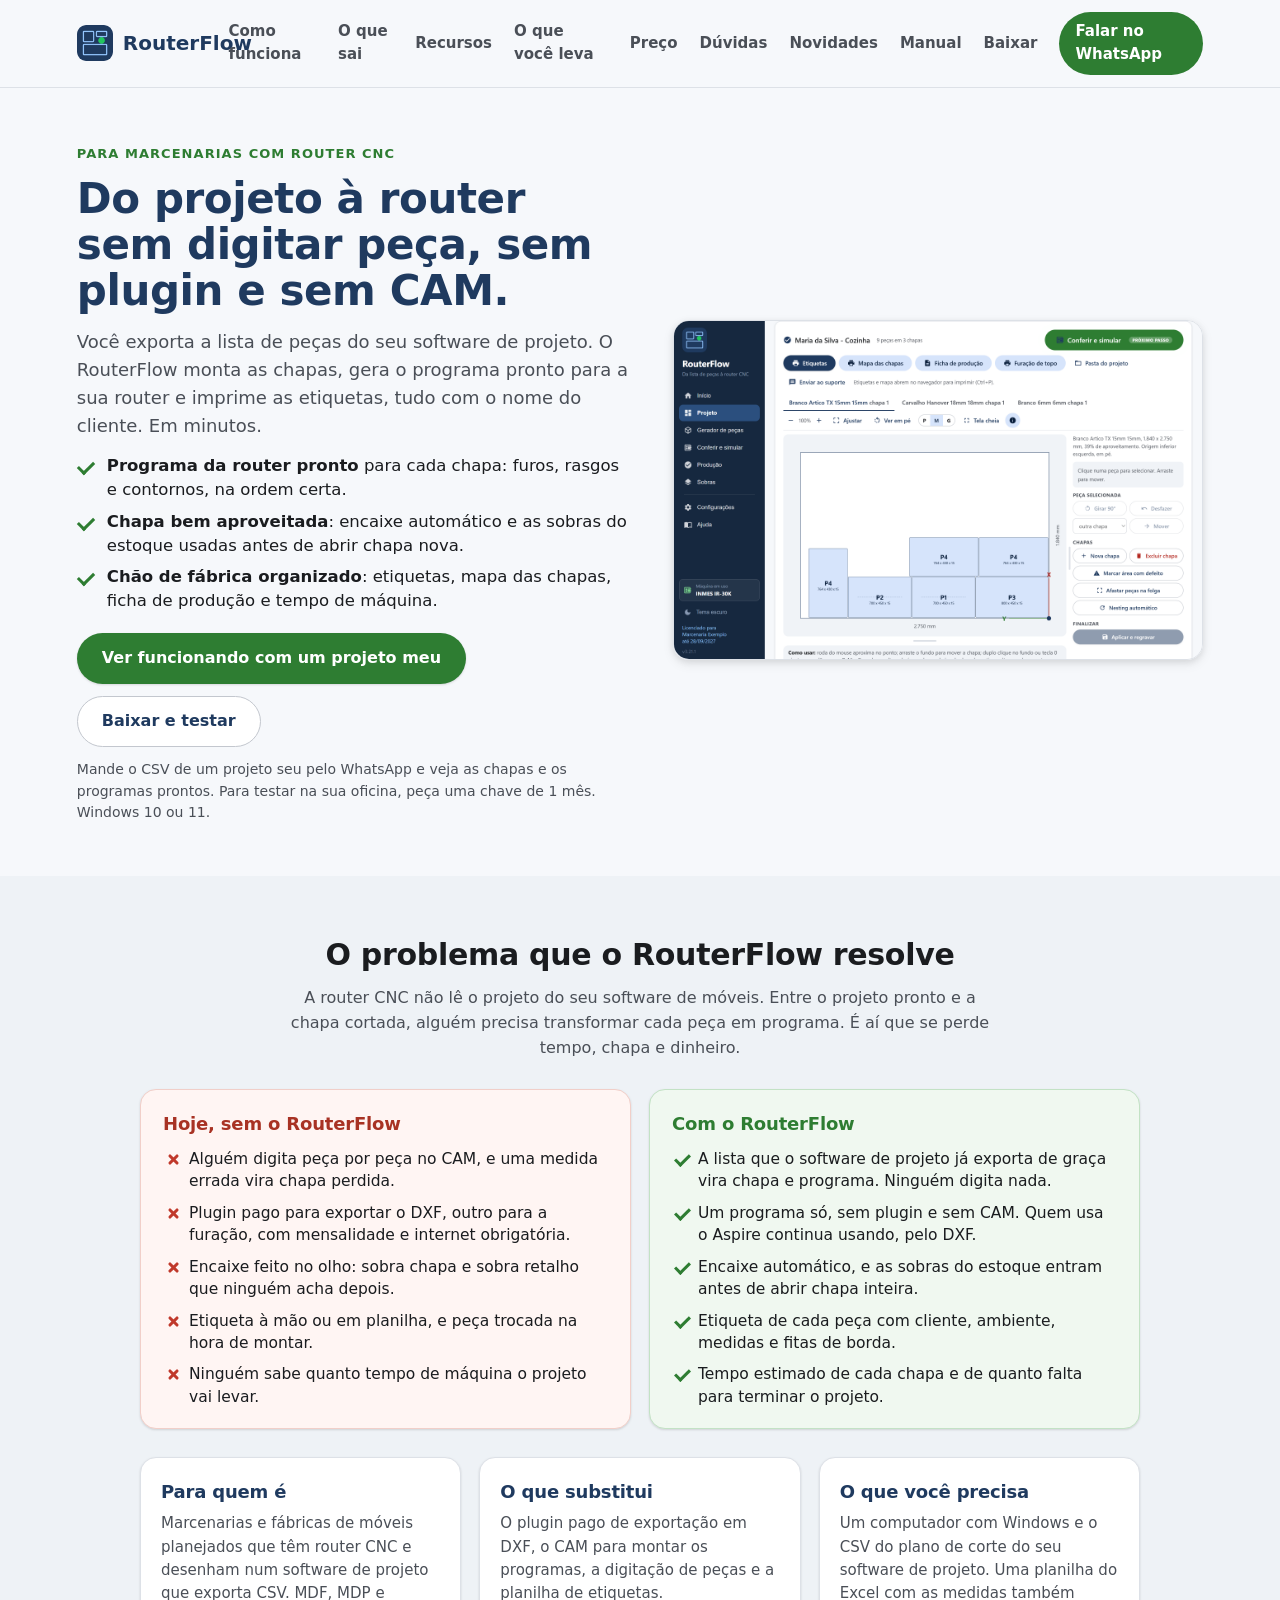
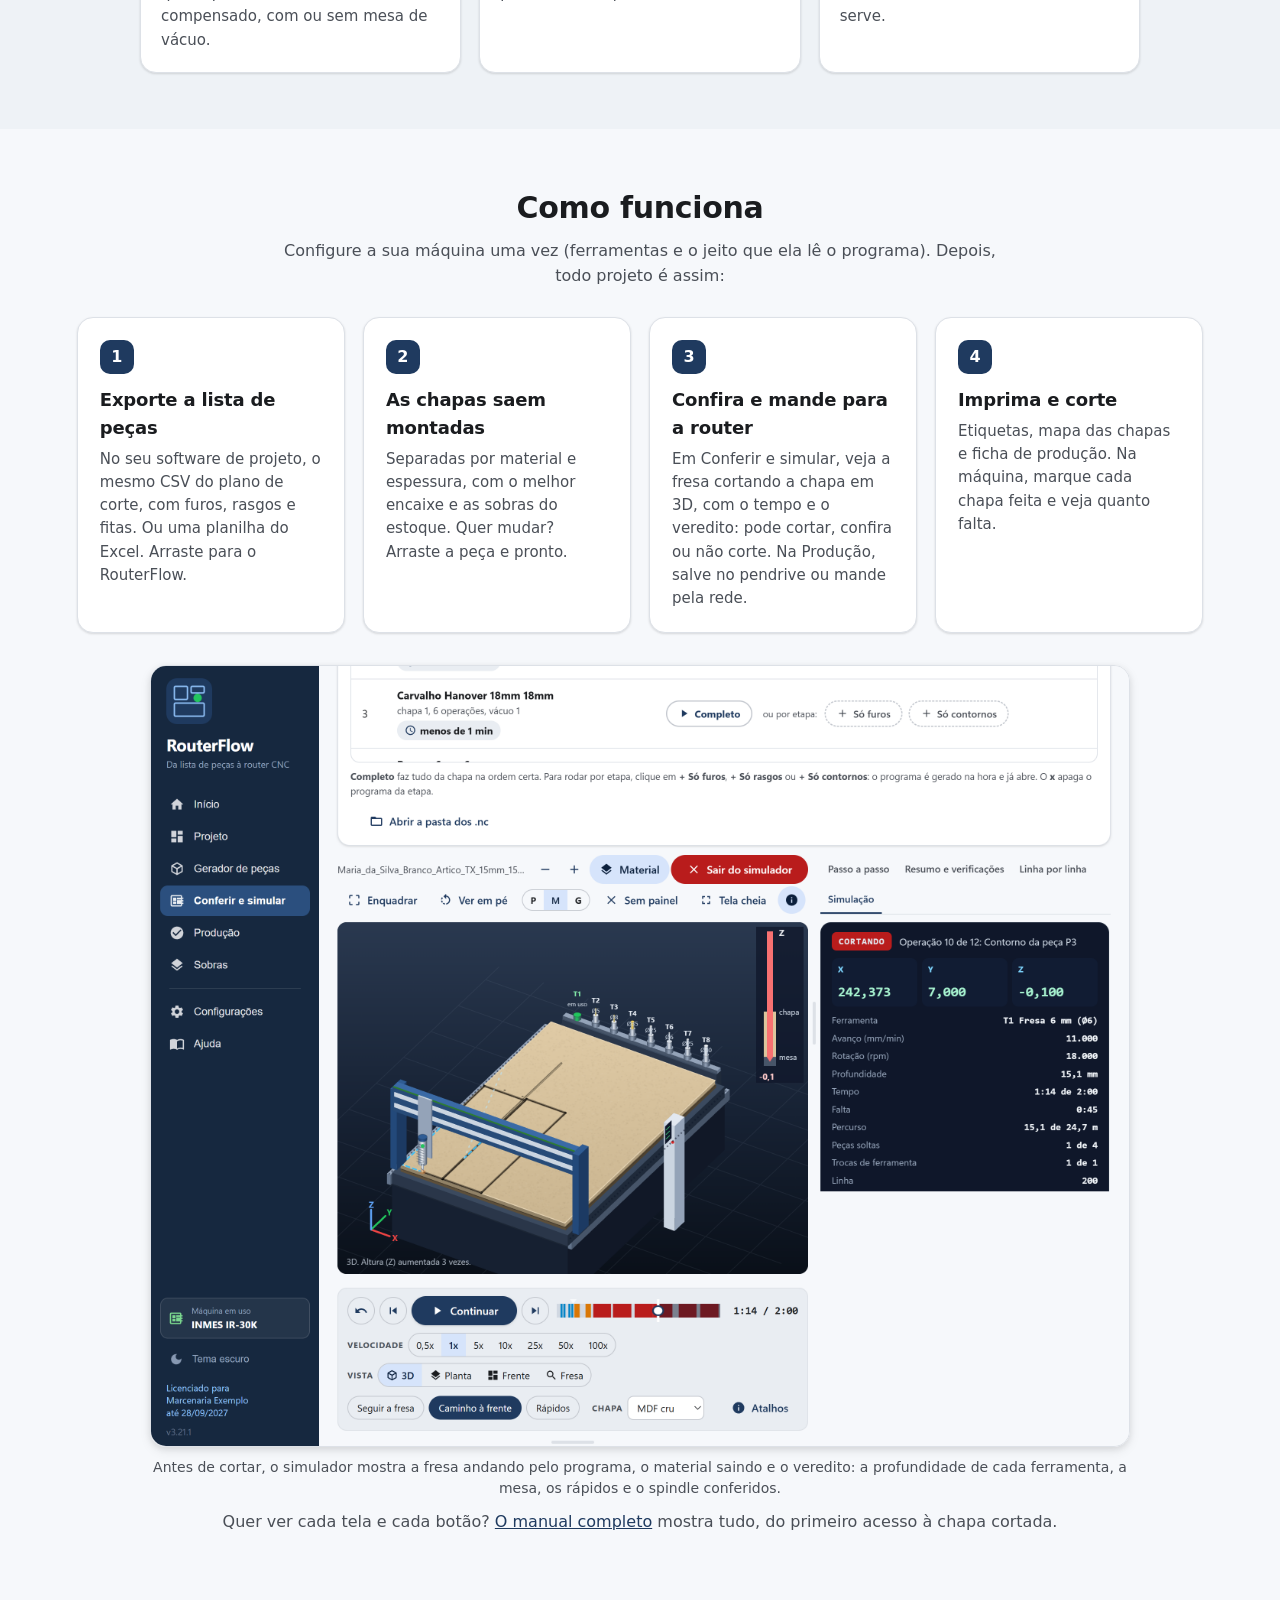
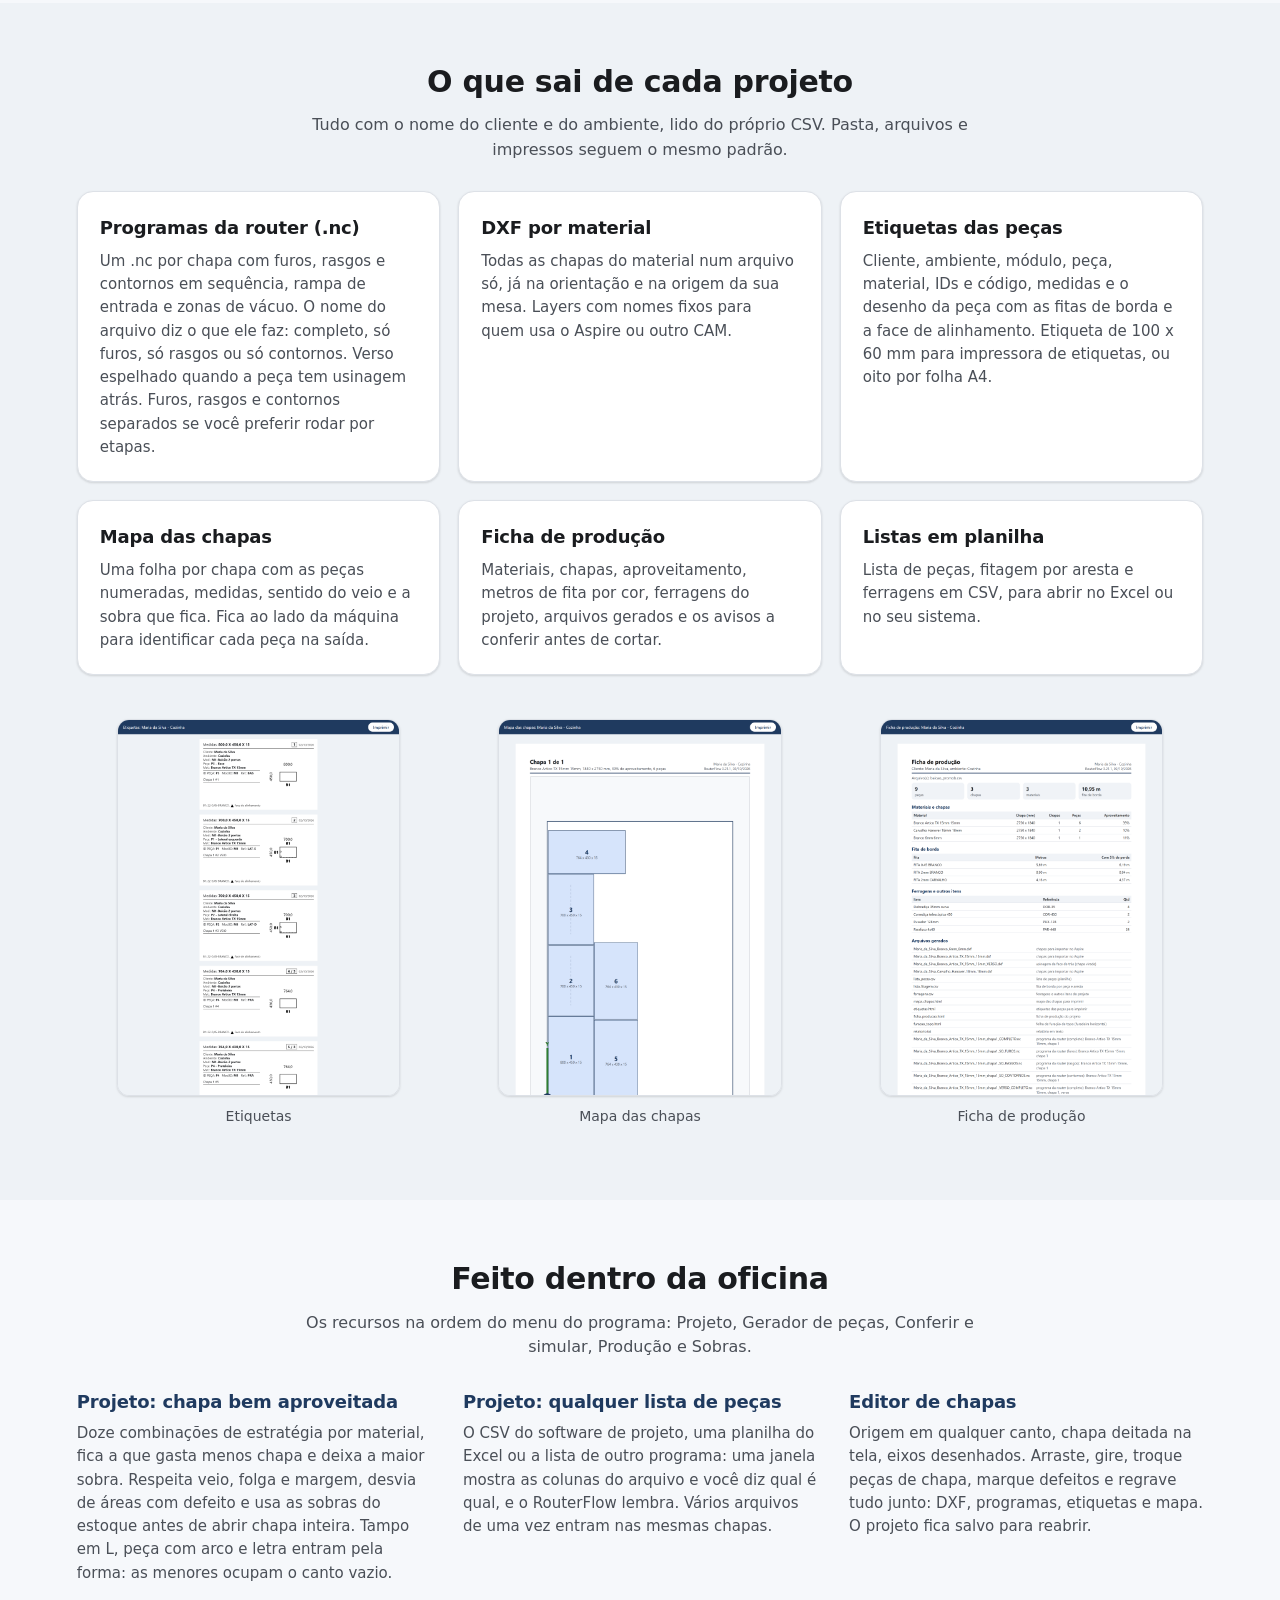
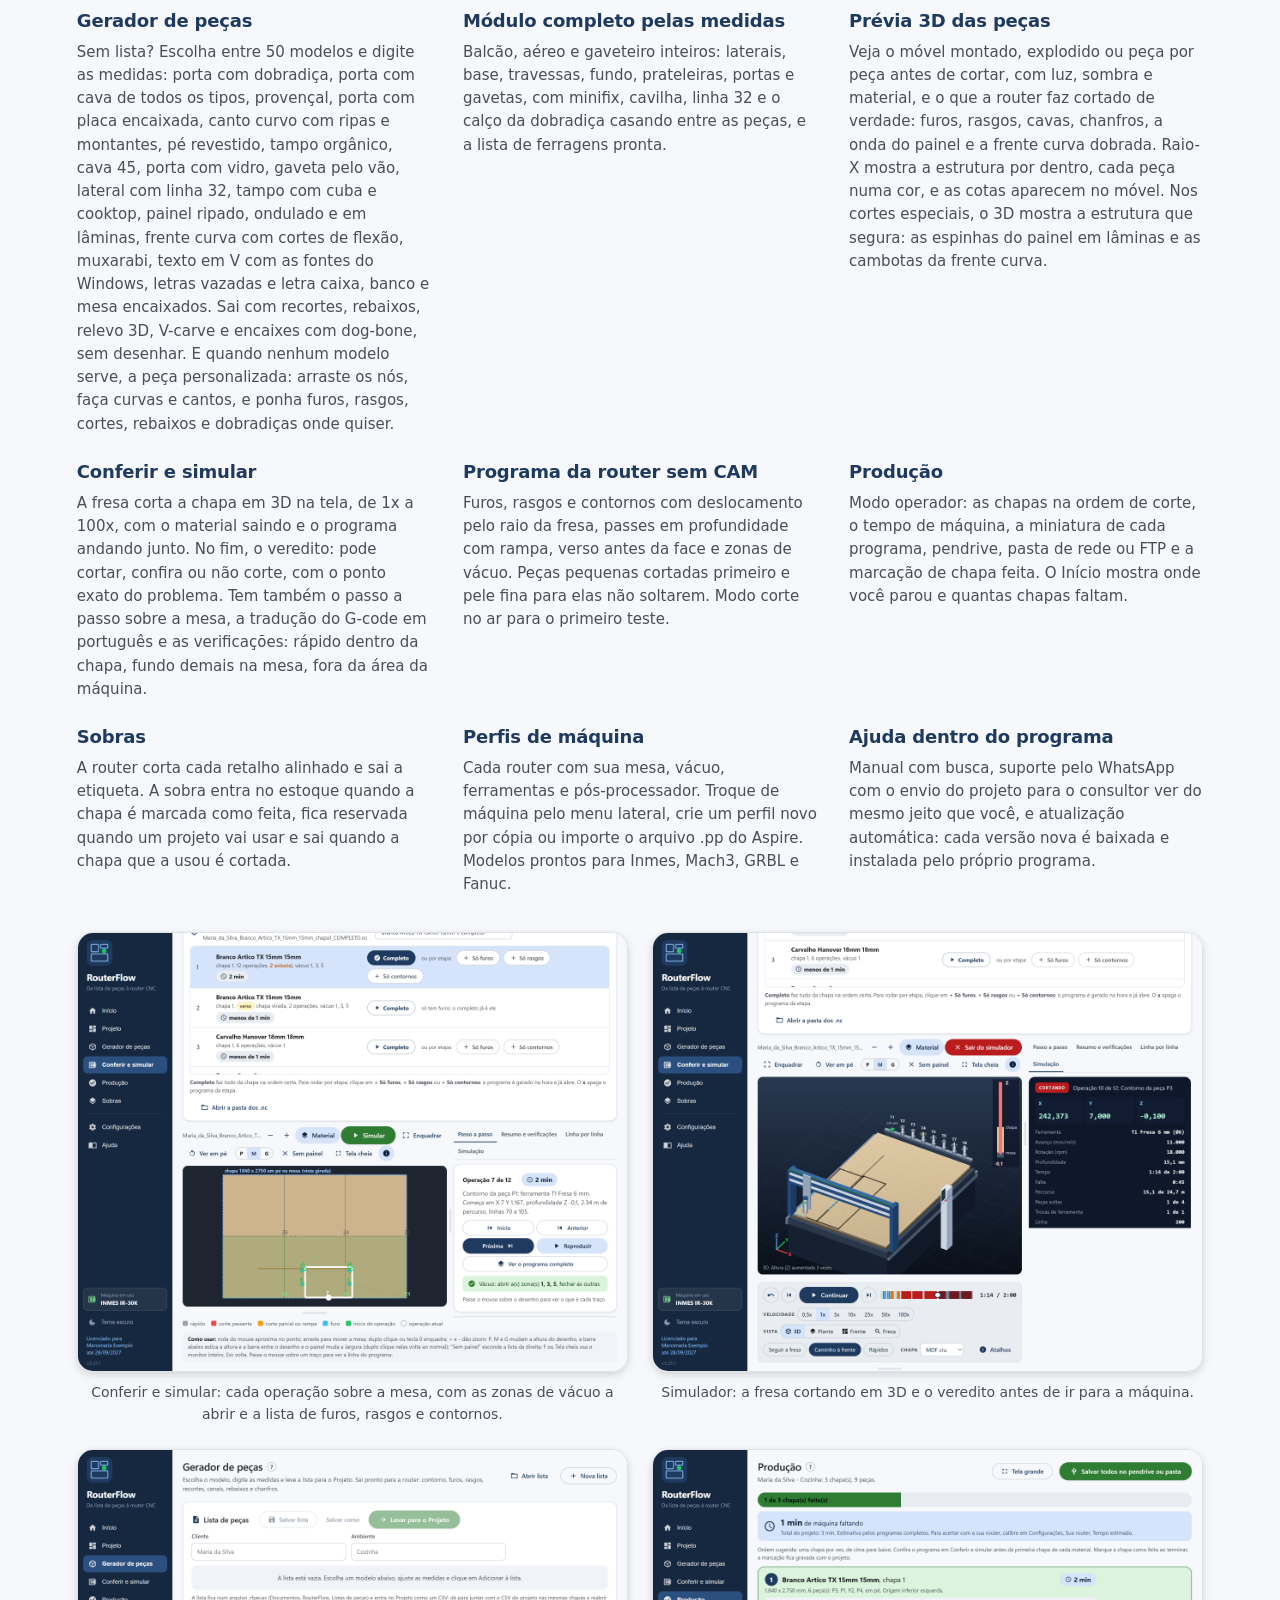
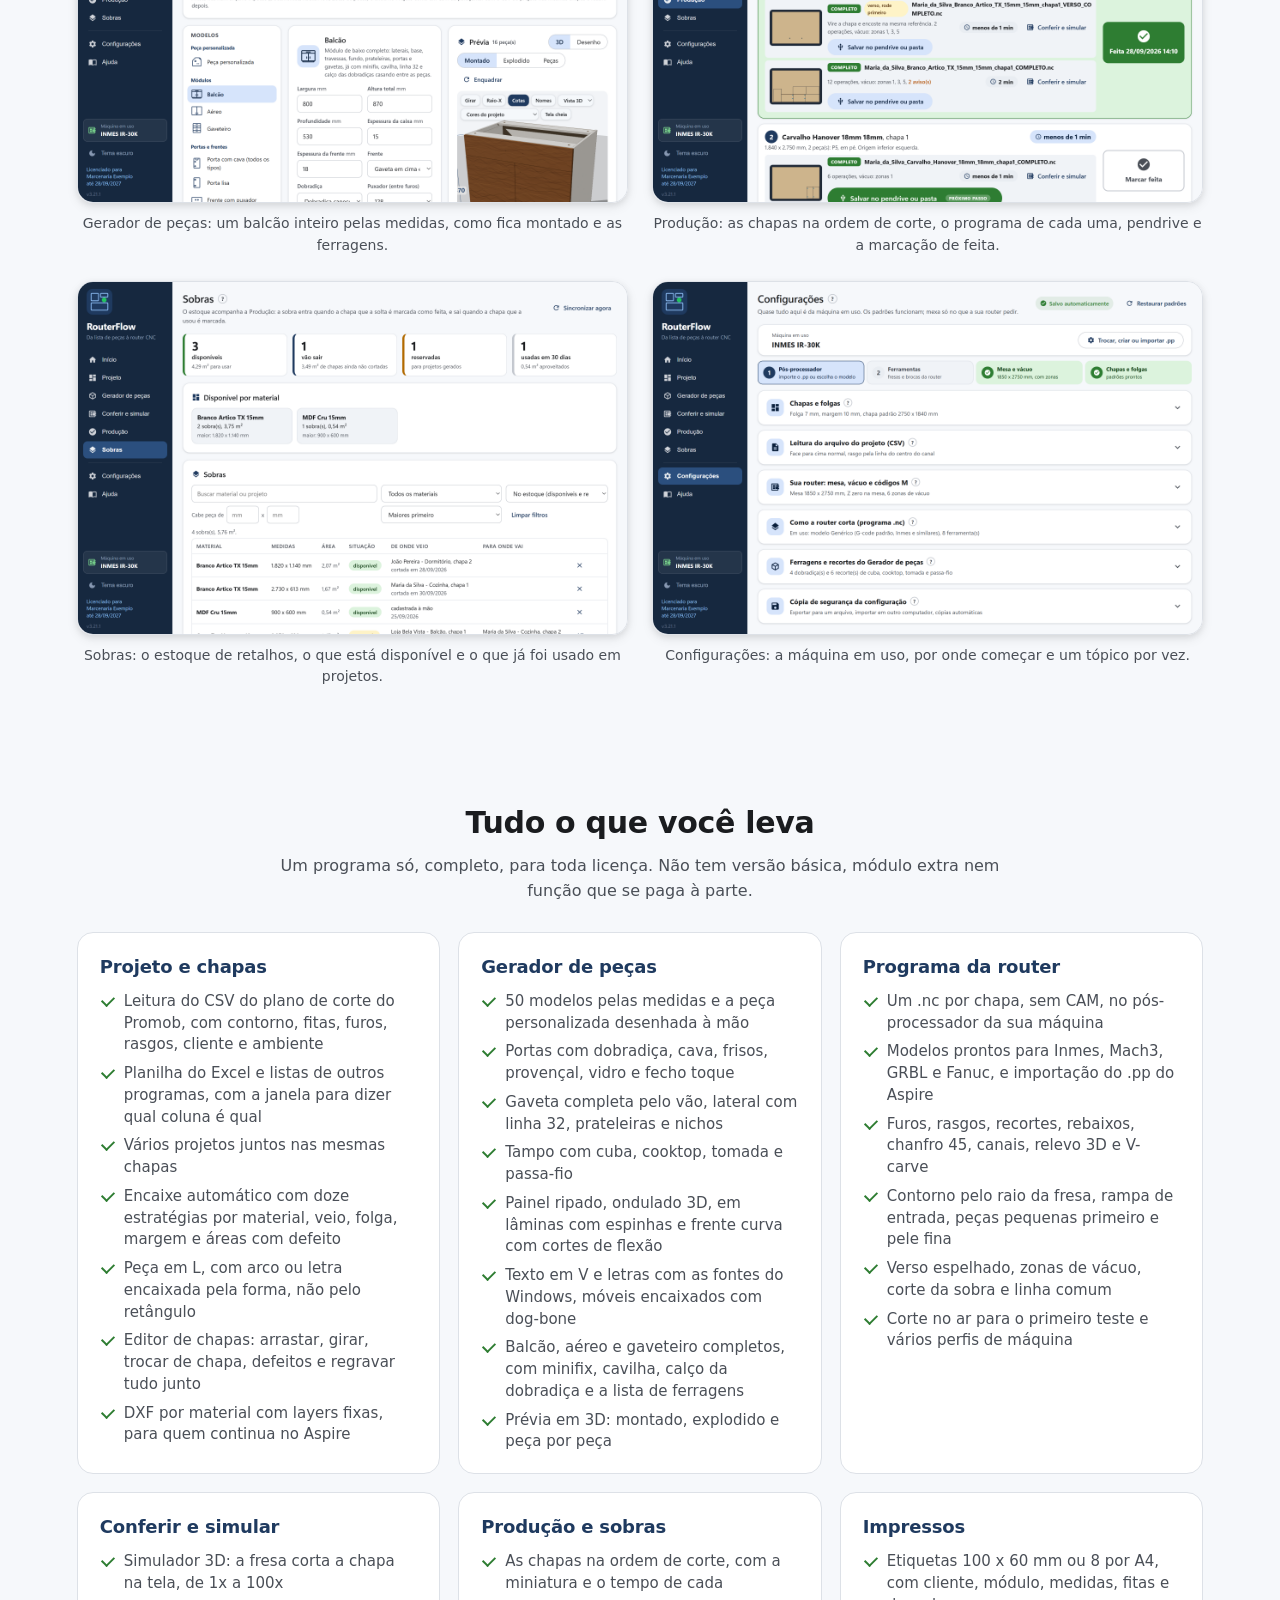
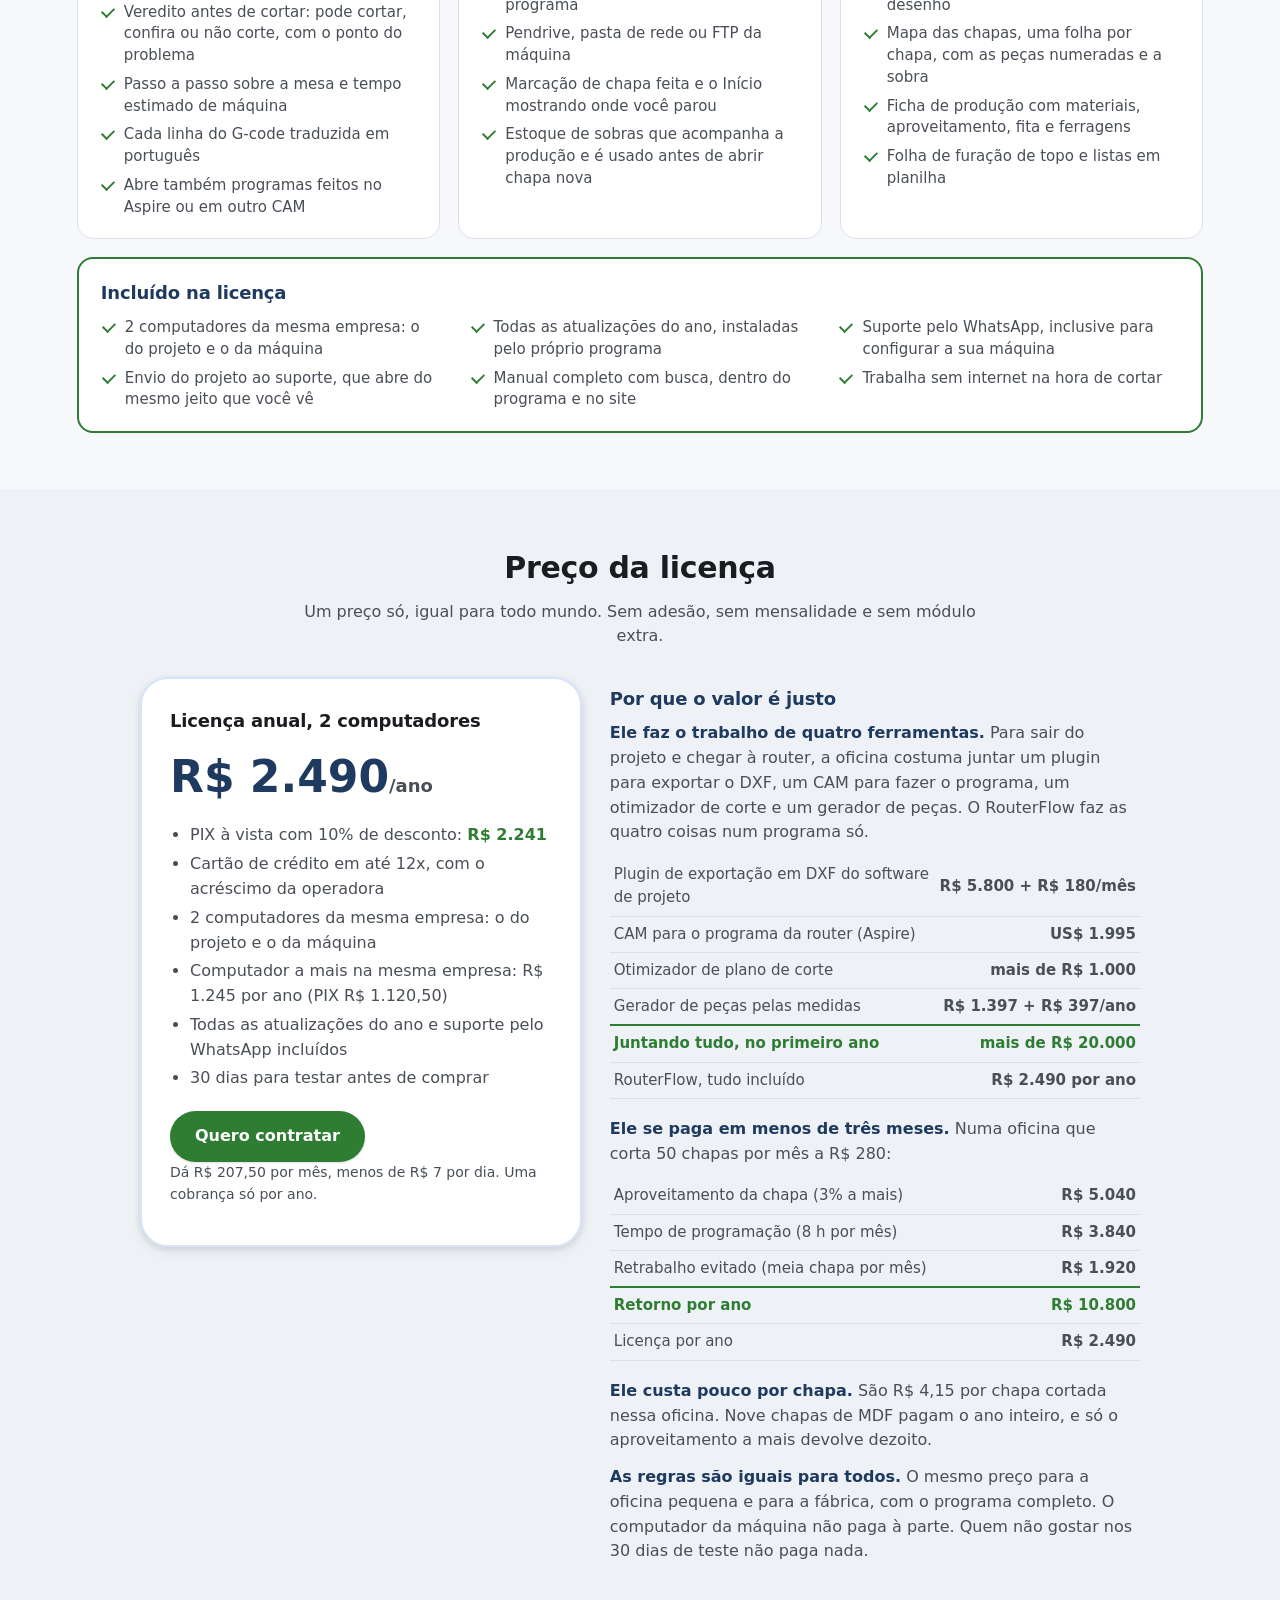
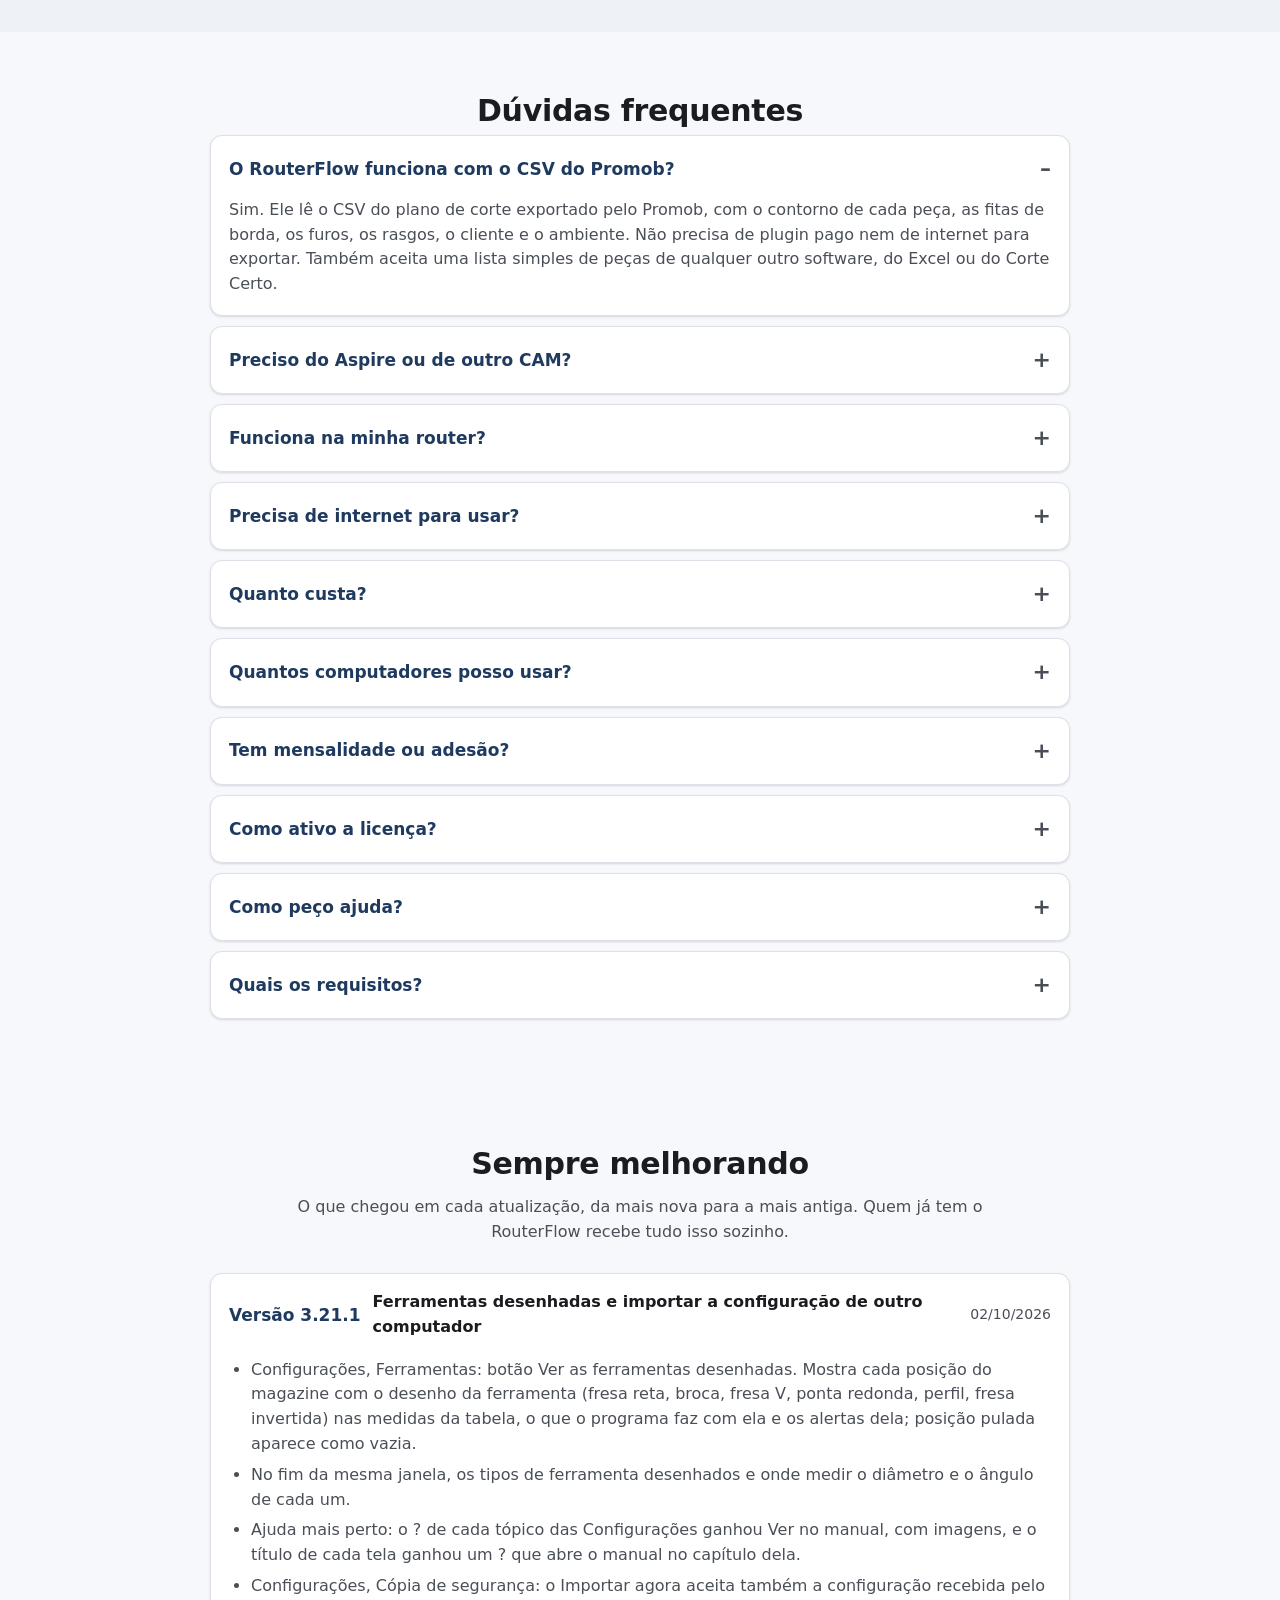
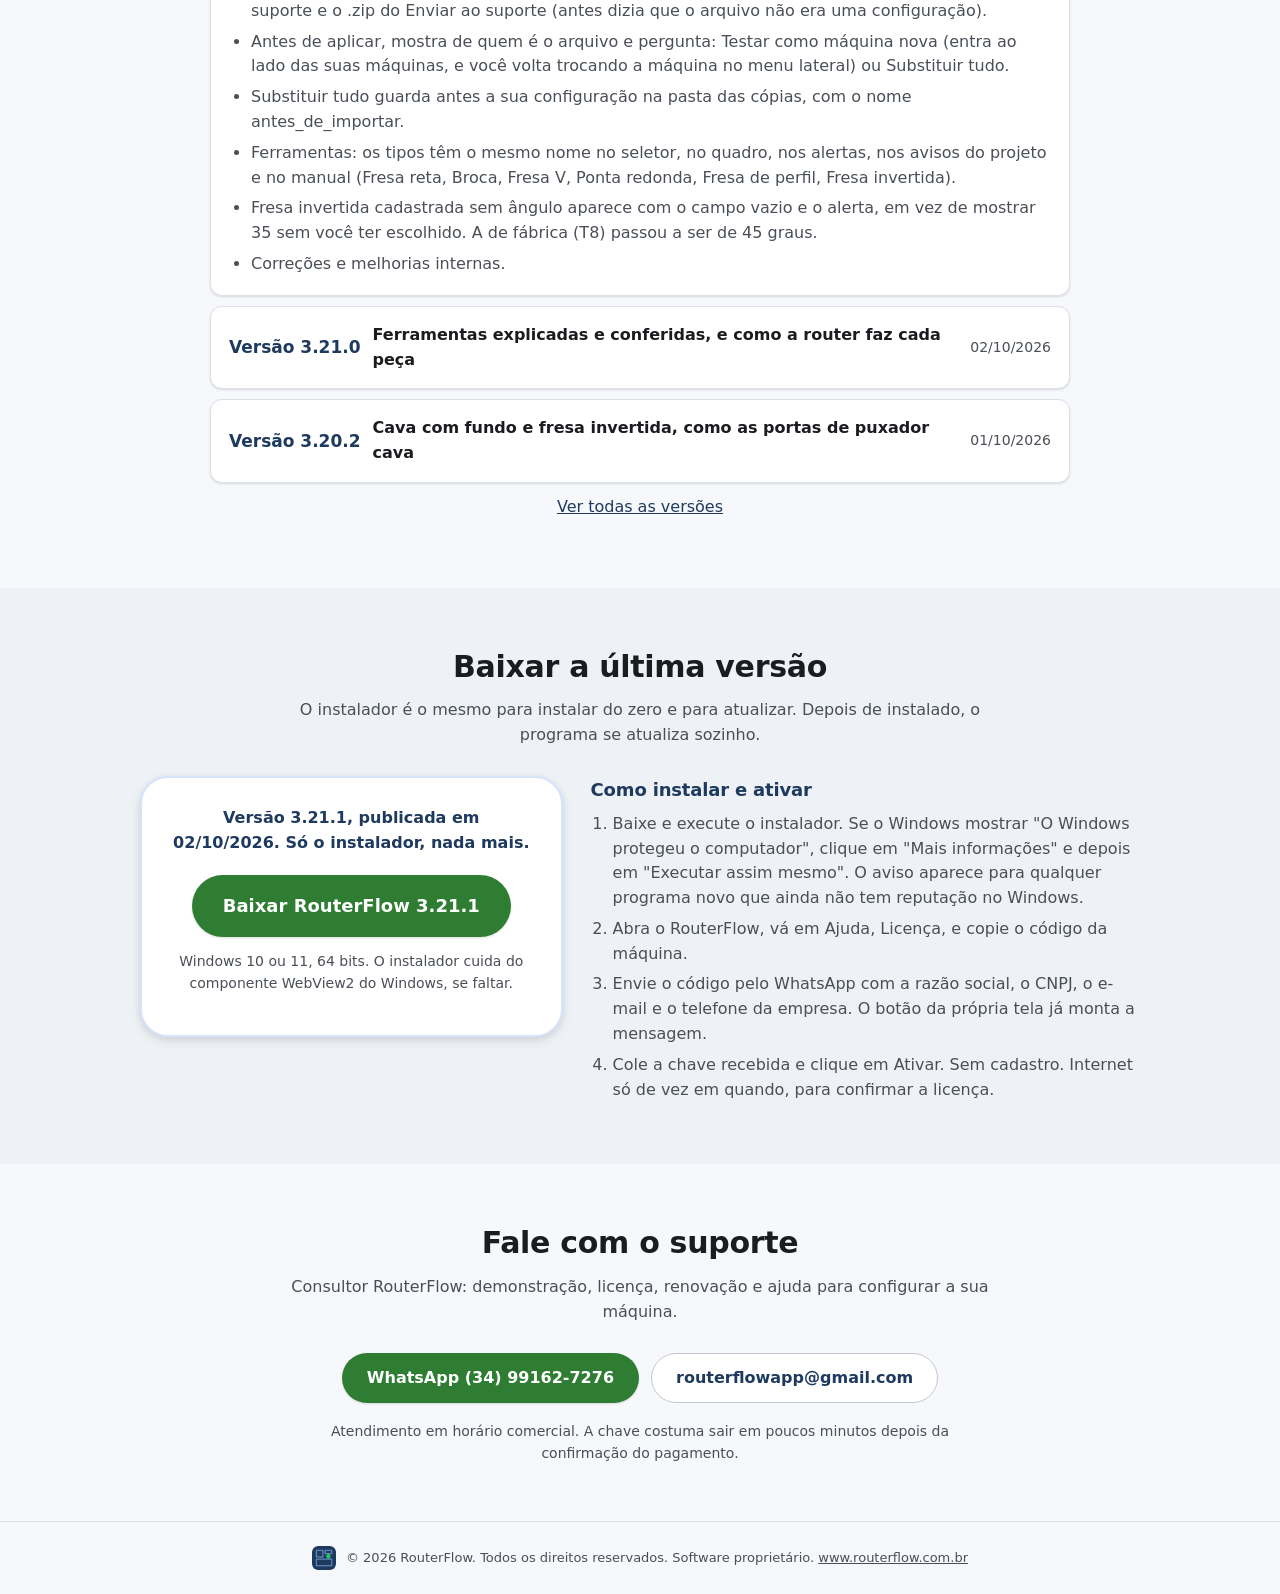
==== index.html @ bf35ae57 "Site 3.21.1: ferramentas desenhadas, importar configuracao, ajuda que leva ao manual; imagens refeit" ====
<!DOCTYPE html>
<html lang="pt-BR">
<head>
<meta charset="utf-8">
<meta name="viewport" content="width=device-width, initial-scale=1">
<title>RouterFlow: nesting e programa CNC para marcenarias com router</title>
<meta name="description" content="Software para marcenarias com router CNC. Lê a lista de peças do projeto, monta as chapas com nesting, gera o DXF com furos e rasgos e o programa .nc por chapa, com etiquetas, mapa das chapas e ficha de produção. Windows, licença anual, sem plugin pago.">
<link rel="canonical" href="https://www.routerflow.com.br/">
<meta name="robots" content="index, follow, max-image-preview:large">
<meta name="theme-color" content="#1f3a5f">
<meta name="author" content="RouterFlow">
<meta name="keywords" content="router cnc, marcenaria, nesting, plano de corte, dxf, g-code, programa cnc, móveis planejados, mdf, software para marcenaria, etiquetas de peças, mapa de chapas">
<meta property="og:type" content="website">
<meta property="og:locale" content="pt_BR">
<meta property="og:site_name" content="RouterFlow">
<meta property="og:url" content="https://www.routerflow.com.br/">
<meta property="og:title" content="RouterFlow: da lista de peças à router CNC">
<meta property="og:description" content="Nesting por material, DXF com furos e rasgos, programa .nc por chapa, etiquetas, mapa das chapas e ficha de produção. Software para marcenarias com router CNC.">
<meta property="og:image" content="https://www.routerflow.com.br/img/og.png">
<meta property="og:image:width" content="1200">
<meta property="og:image:height" content="630">
<meta property="og:image:alt" content="RouterFlow: da lista de peças à router CNC">
<meta name="twitter:card" content="summary_large_image">
<meta name="twitter:title" content="RouterFlow: da lista de peças à router CNC">
<meta name="twitter:description" content="Software para marcenarias com router CNC: nesting, DXF, programa .nc, etiquetas, mapa das chapas e ficha de produção.">
<meta name="twitter:image" content="https://www.routerflow.com.br/img/og.png">
<link rel="icon" href="img/logo.png">
<link rel="apple-touch-icon" href="img/logo.png">
<link rel="preload" as="image" href="img/app-inicio.png">
<link rel="stylesheet" href="site.css?v=20260930b">
<script type="application/ld+json">
{
  "@context": "https://schema.org",
  "@graph": [
    {
      "@type": "Organization",
      "@id": "https://www.routerflow.com.br/#org",
      "name": "RouterFlow",
      "url": "https://www.routerflow.com.br/",
      "logo": "https://www.routerflow.com.br/img/logo.png",
      "email": "routerflowapp@gmail.com",
      "telephone": "+55-34-99162-7276",
      "areaServed": "BR",
      "contactPoint": [{
        "@type": "ContactPoint",
        "contactType": "sales",
        "telephone": "+55-34-99162-7276",
        "email": "routerflowapp@gmail.com",
        "availableLanguage": "Portuguese",
        "url": "https://wa.me/5534991627276"
      }]
    },
    {
      "@type": "WebSite",
      "@id": "https://www.routerflow.com.br/#site",
      "url": "https://www.routerflow.com.br/",
      "name": "RouterFlow",
      "inLanguage": "pt-BR",
      "publisher": { "@id": "https://www.routerflow.com.br/#org" }
    },
    {
      "@type": "SoftwareApplication",
      "@id": "https://www.routerflow.com.br/#app",
      "name": "RouterFlow",
      "alternateName": "RouterFlow, da lista de peças à router CNC",
      "url": "https://www.routerflow.com.br/",
      "image": "https://www.routerflow.com.br/img/og.png",
      "screenshot": [
        "https://www.routerflow.com.br/img/app-projeto.png",
        "https://www.routerflow.com.br/img/app-router.png",
        "https://www.routerflow.com.br/img/app-producao.png"
      ],
      "description": "Software para marcenarias com router CNC: lê a lista de peças do software de projeto, monta as chapas de cada material com nesting, aproveita as sobras do estoque, gera o DXF com furos, rasgos e verso e o programa .nc de cada chapa, e imprime etiquetas, mapa das chapas e ficha de produção.",
      "applicationCategory": "BusinessApplication",
      "applicationSubCategory": "CAD/CAM para marcenaria",
      "operatingSystem": "Windows 10, Windows 11",
      "inLanguage": "pt-BR",
      "downloadUrl": "https://www.routerflow.com.br/#baixar",
      "installUrl": "https://github.com/routerflowapp/routerflow-site/releases/latest",
      "featureList": [
        "Nesting por material com doze estratégias e uso das sobras do estoque",
        "DXF por material com contorno, furos, rasgos e verso",
        "Programa .nc por chapa para a router, sem CAM",
        "Conferir e simular: simulador 3D com veredito, verificações de segurança e tradução do G-code",
        "Etiquetas, mapa das chapas e ficha de produção com o nome do cliente",
        "Perfis de máquina e importação de pós-processador .pp do Aspire",
        "Produção (modo operador) e gerenciamento de sobras"
      ],
      "offers": {
        "@type": "Offer",
        "price": "2490.00",
        "priceCurrency": "BRL",
        "priceValidUntil": "2027-12-31",
        "availability": "https://schema.org/InStock",
        "url": "https://www.routerflow.com.br/#preco",
        "description": "Licença anual com 2 computadores da mesma empresa. PIX à vista com 10% de desconto (R$ 2.241). Cartão de crédito em até 12x, com o acréscimo da operadora. Computador a mais: R$ 1.245 por ano.",
        "seller": { "@id": "https://www.routerflow.com.br/#org" }
      },
      "publisher": { "@id": "https://www.routerflow.com.br/#org" }
    },
    {
      "@type": "HowTo",
      "@id": "https://www.routerflow.com.br/#howto",
      "name": "Como levar a lista de peças até a router CNC com o RouterFlow",
      "totalTime": "PT5M",
      "step": [
        { "@type": "HowToStep", "name": "Projeto: escolha os arquivos", "text": "Importe o CSV exportado pelo software de projeto ou uma lista simples de peças. Vários arquivos de uma vez entram nas mesmas chapas." },
        { "@type": "HowToStep", "name": "Chapa e máquina", "text": "Escolha a máquina (mesa, vácuo, ferramentas e pós-processador), diga se as peças ficam em pé ou deitadas e em qual canto está o zero." },
        { "@type": "HowToStep", "name": "Gerar chapas", "text": "As peças são separadas por material e montadas com nesting, usando antes as sobras do estoque quando marcado. Sai um DXF por material e um programa .nc por chapa." },
        { "@type": "HowToStep", "name": "Ajustar", "text": "Arraste peças, gire, troque de chapa, marque áreas com defeito e regrave tudo junto." },
        { "@type": "HowToStep", "name": "Conferir e simular", "text": "Simule cada programa em 3D antes de cortar: a fresa anda pela chapa e o veredito confere profundidade, mesa, rápidos e spindle." },
        { "@type": "HowToStep", "name": "Produção", "text": "Siga a lista das chapas na ordem de corte, salve o programa no pendrive ou numa pasta (ou envie pela rede) e marque a chapa como feita." },
        { "@type": "HowToStep", "name": "Sobras", "text": "A router corta a sobra alinhada, sai etiqueta e ela entra no estoque para o próximo projeto." }
      ]
    },
    {
      "@type": "FAQPage",
      "@id": "https://www.routerflow.com.br/#faq",
      "mainEntity": [
        { "@type": "Question", "name": "O RouterFlow funciona com o CSV do Promob?", "acceptedAnswer": { "@type": "Answer", "text": "Sim. Ele lê o CSV do plano de corte exportado pelo Promob, com o contorno de cada peça, as fitas de borda, os furos, os rasgos, o cliente e o ambiente. Não precisa de plugin pago nem de internet para exportar. Também aceita uma lista simples de peças de qualquer outro software." } },
        { "@type": "Question", "name": "Preciso do Aspire ou de outro CAM?", "acceptedAnswer": { "@type": "Answer", "text": "Não. O RouterFlow gera o programa .nc de cada chapa direto para a router, com furos, rasgos e contornos. Quem prefere continuar no Aspire ou em outro CAM usa o DXF por material, que sai com as layers no padrão de sempre." } },
        { "@type": "Question", "name": "Funciona na minha router?", "acceptedAnswer": { "@type": "Answer", "text": "O programa sai pelo pós-processador da sua máquina. Há modelos prontos para Inmes, Mach3, GRBL e Fanuc, e você pode importar o arquivo .pp do Aspire que já usa. O modo corte no ar serve para o primeiro teste com a fresa elevada, sem chapa." } },
        { "@type": "Question", "name": "Precisa de internet para usar?", "acceptedAnswer": { "@type": "Answer", "text": "Não para trabalhar. A licença é confirmada pela internet de vez em quando e as atualizações são baixadas pelo próprio programa, mas gerar chapas, DXF e programas funciona sem conexão." } },
        { "@type": "Question", "name": "Quanto custa o RouterFlow?", "acceptedAnswer": { "@type": "Answer", "text": "R$ 2.490 por ano, com 2 computadores da mesma empresa, uma cobrança só por ano. No PIX à vista tem 10% de desconto, R$ 2.241. No cartão de crédito, em até 12x com o acréscimo da operadora do cartão. Cada computador a mais na mesma empresa custa R$ 1.245 por ano. Atualizações e suporte pelo WhatsApp incluídos." } },
        { "@type": "Question", "name": "Quantos computadores posso usar?", "acceptedAnswer": { "@type": "Answer", "text": "A licença vale para 2 computadores da mesma empresa, normalmente o do projeto e o da máquina. Cada computador a mais custa R$ 1.245 por ano." } },
        { "@type": "Question", "name": "Tem mensalidade ou adesão?", "acceptedAnswer": { "@type": "Answer", "text": "Não. É uma cobrança só por ano, com atualizações e suporte incluídos, sem adesão e sem módulo extra." } },
        { "@type": "Question", "name": "Como ativo a licença?", "acceptedAnswer": { "@type": "Answer", "text": "Instale, abra Ajuda, Licença, e copie o código da máquina. Envie pelo WhatsApp com a razão social, o CNPJ, o e-mail e o telefone da empresa. Você recebe a chave, cola e clica em Ativar. Sem cadastro." } },
        { "@type": "Question", "name": "Como peço ajuda?", "acceptedAnswer": { "@type": "Answer", "text": "Dentro do programa, em Ajuda: o manual com busca e a aba Suporte, com o WhatsApp do Consultor RouterFlow e o botão que manda o projeto aberto para ele olhar do mesmo jeito que você vê." } },
        { "@type": "Question", "name": "Quais os requisitos?", "acceptedAnswer": { "@type": "Answer", "text": "Windows 10 ou 11, 64 bits. O instalador cuida do componente WebView2 do Windows, se faltar. Funciona no computador do projeto e no computador da máquina." } }
      ]
    }
  ]
}
</script>
</head>
<body>
<a class="skip" href="#main">Ir para o conteúdo</a>
<header class="top">
  <a class="brand" href="#" aria-label="RouterFlow, página inicial"><img src="img/logo.png" alt="" width="36" height="36"><span>RouterFlow</span></a>
  <button class="menu-btn" id="menu-btn" aria-label="Abrir o menu" aria-expanded="false" aria-controls="menu">Menu</button>
  <nav id="menu" aria-label="Seções do site">
    <a href="#como">Como funciona</a>
    <a href="#saida">O que sai</a>
    <a href="#recursos">Recursos</a>
    <a href="#leva">O que você leva</a>
    <a href="#preco">Preço</a>
    <a href="#faq">Dúvidas</a>
    <a href="#novidades">Novidades</a>
    <a href="manual.html">Manual</a>
    <a href="#baixar">Baixar</a>
    <a href="#contato" class="cta">Falar no WhatsApp</a>
  </nav>
</header>

<main id="main">
<section class="hero" aria-labelledby="h-hero">
  <div class="hero-text">
    <p class="kicker">Para marcenarias com router CNC</p>
    <h1 id="h-hero">Do projeto à router sem digitar peça, sem plugin e sem CAM.</h1>
    <p class="lead">Você exporta a lista de peças do seu software de projeto. O RouterFlow monta as chapas, gera o programa pronto para a sua router e imprime as etiquetas, tudo com o nome do cliente. Em minutos.</p>
    <ul class="hero-list">
      <li><b>Programa da router pronto</b> para cada chapa: furos, rasgos e contornos, na ordem certa.</li>
      <li><b>Chapa bem aproveitada</b>: encaixe automático e as sobras do estoque usadas antes de abrir chapa nova.</li>
      <li><b>Chão de fábrica organizado</b>: etiquetas, mapa das chapas, ficha de produção e tempo de máquina.</li>
    </ul>
    <div class="actions">
      <a class="btn go" href="https://wa.me/5534991627276?text=Ol%C3%A1%2C%20quero%20ver%20o%20RouterFlow%20funcionando%20com%20um%20projeto%20meu" target="_blank" rel="noopener">Ver funcionando com um projeto meu</a>
      <a class="btn outline" href="#baixar">Baixar e testar</a>
    </div>
    <p class="fine">Mande o CSV de um projeto seu pelo WhatsApp e veja as chapas e os programas prontos. Para testar na sua oficina, peça uma chave de 1 mês. Windows 10 ou 11.</p>
  </div>
  <img class="hero-shot zoom" src="img/app-projeto.png" alt="RouterFlow: chapa de MDF com as peças encaixadas, eixos da máquina e os botões de etiquetas, mapa, ficha e router" width="2560" height="1640" fetchpriority="high">
</section>

<section id="porque" class="block alt" aria-labelledby="h-porque">
  <h2 id="h-porque">O problema que o RouterFlow resolve</h2>
  <p class="sub">A router CNC não lê o projeto do seu software de móveis. Entre o projeto pronto e a chapa cortada, alguém precisa transformar cada peça em programa. É aí que se perde tempo, chapa e dinheiro.</p>
  <div class="ad">
    <div class="antes">
      <h3>Hoje, sem o RouterFlow</h3>
      <ul>
        <li>Alguém digita peça por peça no CAM, e uma medida errada vira chapa perdida.</li>
        <li>Plugin pago para exportar o DXF, outro para a furação, com mensalidade e internet obrigatória.</li>
        <li>Encaixe feito no olho: sobra chapa e sobra retalho que ninguém acha depois.</li>
        <li>Etiqueta à mão ou em planilha, e peça trocada na hora de montar.</li>
        <li>Ninguém sabe quanto tempo de máquina o projeto vai levar.</li>
      </ul>
    </div>
    <div class="depois">
      <h3>Com o RouterFlow</h3>
      <ul>
        <li>A lista que o software de projeto já exporta de graça vira chapa e programa. Ninguém digita nada.</li>
        <li>Um programa só, sem plugin e sem CAM. Quem usa o Aspire continua usando, pelo DXF.</li>
        <li>Encaixe automático, e as sobras do estoque entram antes de abrir chapa inteira.</li>
        <li>Etiqueta de cada peça com cliente, ambiente, medidas e fitas de borda.</li>
        <li>Tempo estimado de cada chapa e de quanto falta para terminar o projeto.</li>
      </ul>
    </div>
  </div>
  <div class="who">
    <div><h3>Para quem é</h3><p>Marcenarias e fábricas de móveis planejados que têm router CNC e desenham num software de projeto que exporta CSV. MDF, MDP e compensado, com ou sem mesa de vácuo.</p></div>
    <div><h3>O que substitui</h3><p>O plugin pago de exportação em DXF, o CAM para montar os programas, a digitação de peças e a planilha de etiquetas.</p></div>
    <div><h3>O que você precisa</h3><p>Um computador com Windows e o CSV do plano de corte do seu software de projeto. Uma planilha do Excel com as medidas também serve.</p></div>
  </div>
</section>

<section id="como" class="block" aria-labelledby="h-como">
  <h2 id="h-como">Como funciona</h2>
  <p class="sub">Configure a sua máquina uma vez (ferramentas e o jeito que ela lê o programa). Depois, todo projeto é assim:</p>
  <ol class="steps">
    <li class="step"><span>1</span><h3>Exporte a lista de peças</h3><p>No seu software de projeto, o mesmo CSV do plano de corte, com furos, rasgos e fitas. Ou uma planilha do Excel. Arraste para o RouterFlow.</p></li>
    <li class="step"><span>2</span><h3>As chapas saem montadas</h3><p>Separadas por material e espessura, com o melhor encaixe e as sobras do estoque. Quer mudar? Arraste a peça e pronto.</p></li>
    <li class="step"><span>3</span><h3>Confira e mande para a router</h3><p>Em Conferir e simular, veja a fresa cortando a chapa em 3D, com o tempo e o veredito: pode cortar, confira ou não corte. Na Produção, salve no pendrive ou mande pela rede.</p></li>
    <li class="step"><span>4</span><h3>Imprima e corte</h3><p>Etiquetas, mapa das chapas e ficha de produção. Na máquina, marque cada chapa feita e veja quanto falta.</p></li>
  </ol>
  <figure class="shot"><img class="zoom" src="img/app-simulador.png" alt="Simulador do RouterFlow: a chapa em 3D com o pórtico e a fresa cortando, a régua do Z, os controles de velocidade e o veredito Pode cortar ao lado" width="2560" height="2040" loading="lazy"><figcaption>Antes de cortar, o simulador mostra a fresa andando pelo programa, o material saindo e o veredito: a profundidade de cada ferramenta, a mesa, os rápidos e o spindle conferidos.</figcaption></figure>
  <p class="more">Quer ver cada tela e cada botão? <a href="manual.html">O manual completo</a> mostra tudo, do primeiro acesso à chapa cortada.</p>
</section>

<section id="saida" class="block alt" aria-labelledby="h-saida">
  <h2 id="h-saida">O que sai de cada projeto</h2>
  <p class="sub">Tudo com o nome do cliente e do ambiente, lido do próprio CSV. Pasta, arquivos e impressos seguem o mesmo padrão.</p>
  <div class="cards">
    <div class="card"><h3>Programas da router (.nc)</h3><p>Um .nc por chapa com furos, rasgos e contornos em sequência, rampa de entrada e zonas de vácuo. O nome do arquivo diz o que ele faz: completo, só furos, só rasgos ou só contornos. Verso espelhado quando a peça tem usinagem atrás. Furos, rasgos e contornos separados se você preferir rodar por etapas.</p></div>
    <div class="card"><h3>DXF por material</h3><p>Todas as chapas do material num arquivo só, já na orientação e na origem da sua mesa. Layers com nomes fixos para quem usa o Aspire ou outro CAM.</p></div>
    <div class="card"><h3>Etiquetas das peças</h3><p>Cliente, ambiente, módulo, peça, material, IDs e código, medidas e o desenho da peça com as fitas de borda e a face de alinhamento. Etiqueta de 100 x 60 mm para impressora de etiquetas, ou oito por folha A4.</p></div>
    <div class="card"><h3>Mapa das chapas</h3><p>Uma folha por chapa com as peças numeradas, medidas, sentido do veio e a sobra que fica. Fica ao lado da máquina para identificar cada peça na saída.</p></div>
    <div class="card"><h3>Ficha de produção</h3><p>Materiais, chapas, aproveitamento, metros de fita por cor, ferragens do projeto, arquivos gerados e os avisos a conferir antes de cortar.</p></div>
    <div class="card"><h3>Listas em planilha</h3><p>Lista de peças, fitagem por aresta e ferragens em CSV, para abrir no Excel ou no seu sistema.</p></div>
  </div>
  <div class="gallery">
    <figure><img class="zoom" src="img/rel-etiquetas.png" alt="Etiquetas das peças impressas pelo RouterFlow, com cliente, ambiente, módulo, medidas e desenho com as fitas de borda" width="1800" height="2400" loading="lazy"><figcaption>Etiquetas</figcaption></figure>
    <figure><img class="zoom" src="img/rel-mapa_chapas.png" alt="Mapa das chapas: uma folha por chapa com as peças numeradas e a sobra" width="1800" height="2400" loading="lazy"><figcaption>Mapa das chapas</figcaption></figure>
    <figure><img class="zoom" src="img/rel-ficha_producao.png" alt="Ficha de produção com materiais, chapas, aproveitamento, fita de borda, ferragens e arquivos gerados" width="1800" height="2400" loading="lazy"><figcaption>Ficha de produção</figcaption></figure>
  </div>
</section>

<section id="recursos" class="block" aria-labelledby="h-recursos">
  <h2 id="h-recursos">Feito dentro da oficina</h2>
  <p class="sub">Os recursos na ordem do menu do programa: Projeto, Gerador de peças, Conferir e simular, Produção e Sobras.</p>
  <div class="features">
    <div><h3>Projeto: chapa bem aproveitada</h3><p>Doze combinações de estratégia por material, fica a que gasta menos chapa e deixa a maior sobra. Respeita veio, folga e margem, desvia de áreas com defeito e usa as sobras do estoque antes de abrir chapa inteira. Tampo em L, peça com arco e letra entram pela forma: as menores ocupam o canto vazio.</p></div>
    <div><h3>Projeto: qualquer lista de peças</h3><p>O CSV do software de projeto, uma planilha do Excel ou a lista de outro programa: uma janela mostra as colunas do arquivo e você diz qual é qual, e o RouterFlow lembra. Vários arquivos de uma vez entram nas mesmas chapas.</p></div>
    <div><h3>Editor de chapas</h3><p>Origem em qualquer canto, chapa deitada na tela, eixos desenhados. Arraste, gire, troque peças de chapa, marque defeitos e regrave tudo junto: DXF, programas, etiquetas e mapa. O projeto fica salvo para reabrir.</p></div>
    <div><h3>Gerador de peças</h3><p>Sem lista? Escolha entre 50 modelos e digite as medidas: porta com dobradiça, porta com cava de todos os tipos, provençal, porta com placa encaixada, canto curvo com ripas e montantes, pé revestido, tampo orgânico, cava 45, porta com vidro, gaveta pelo vão, lateral com linha 32, tampo com cuba e cooktop, painel ripado, ondulado e em lâminas, frente curva com cortes de flexão, muxarabi, texto em V com as fontes do Windows, letras vazadas e letra caixa, banco e mesa encaixados. Sai com recortes, rebaixos, relevo 3D, V-carve e encaixes com dog-bone, sem desenhar. E quando nenhum modelo serve, a peça personalizada: arraste os nós, faça curvas e cantos, e ponha furos, rasgos, cortes, rebaixos e dobradiças onde quiser.</p></div>
    <div><h3>Módulo completo pelas medidas</h3><p>Balcão, aéreo e gaveteiro inteiros: laterais, base, travessas, fundo, prateleiras, portas e gavetas, com minifix, cavilha, linha 32 e o calço da dobradiça casando entre as peças, e a lista de ferragens pronta.</p></div>
    <div><h3>Prévia 3D das peças</h3><p>Veja o móvel montado, explodido ou peça por peça antes de cortar, com luz, sombra e material, e o que a router faz cortado de verdade: furos, rasgos, cavas, chanfros, a onda do painel e a frente curva dobrada. Raio-X mostra a estrutura por dentro, cada peça numa cor, e as cotas aparecem no móvel. Nos cortes especiais, o 3D mostra a estrutura que segura: as espinhas do painel em lâminas e as cambotas da frente curva.</p></div>
    <div><h3>Conferir e simular</h3><p>A fresa corta a chapa em 3D na tela, de 1x a 100x, com o material saindo e o programa andando junto. No fim, o veredito: pode cortar, confira ou não corte, com o ponto exato do problema. Tem também o passo a passo sobre a mesa, a tradução do G-code em português e as verificações: rápido dentro da chapa, fundo demais na mesa, fora da área da máquina.</p></div>
    <div><h3>Programa da router sem CAM</h3><p>Furos, rasgos e contornos com deslocamento pelo raio da fresa, passes em profundidade com rampa, verso antes da face e zonas de vácuo. Peças pequenas cortadas primeiro e pele fina para elas não soltarem. Modo corte no ar para o primeiro teste.</p></div>
    <div><h3>Produção</h3><p>Modo operador: as chapas na ordem de corte, o tempo de máquina, a miniatura de cada programa, pendrive, pasta de rede ou FTP e a marcação de chapa feita. O Início mostra onde você parou e quantas chapas faltam.</p></div>
    <div><h3>Sobras</h3><p>A router corta cada retalho alinhado e sai a etiqueta. A sobra entra no estoque quando a chapa é marcada como feita, fica reservada quando um projeto vai usar e sai quando a chapa que a usou é cortada.</p></div>
    <div><h3>Perfis de máquina</h3><p>Cada router com sua mesa, vácuo, ferramentas e pós-processador. Troque de máquina pelo menu lateral, crie um perfil novo por cópia ou importe o arquivo .pp do Aspire. Modelos prontos para Inmes, Mach3, GRBL e Fanuc.</p></div>
    <div><h3>Ajuda dentro do programa</h3><p>Manual com busca, suporte pelo WhatsApp com o envio do projeto para o consultor ver do mesmo jeito que você, e atualização automática: cada versão nova é baixada e instalada pelo próprio programa.</p></div>
  </div>
  <div class="two">
    <figure class="shot"><img class="zoom" src="img/app-router.png" alt="Tela Conferir e simular do RouterFlow: percurso da fresa desenhado sobre a mesa, zonas de vácuo e lista de furos, rasgos e contornos" width="2560" height="2040" loading="lazy"><figcaption>Conferir e simular: cada operação sobre a mesa, com as zonas de vácuo a abrir e a lista de furos, rasgos e contornos.</figcaption></figure>
    <figure class="shot"><img class="zoom" src="img/app-simulador.png" alt="Simulador 3D do RouterFlow com o veredito antes de cortar" width="2560" height="2040" loading="lazy"><figcaption>Simulador: a fresa cortando em 3D e o veredito antes de ir para a máquina.</figcaption></figure>
    <figure class="shot"><img class="zoom" src="img/app-pecas.png" alt="Gerador de peças do RouterFlow: balcão completo pelas medidas, como fica montado, as peças e as ferragens" width="2560" height="1640" loading="lazy"><figcaption>Gerador de peças: um balcão inteiro pelas medidas, como fica montado e as ferragens.</figcaption></figure>
    <figure class="shot"><img class="zoom" src="img/app-producao.png" alt="Tela Produção do RouterFlow: chapas na ordem de corte com a miniatura e o tempo de cada programa, Salvar no pendrive ou pasta e marcação de feita" width="2560" height="1640" loading="lazy"><figcaption>Produção: as chapas na ordem de corte, o programa de cada uma, pendrive e a marcação de feita.</figcaption></figure>
    <figure class="shot"><img class="zoom" src="img/app-sobras.png" alt="Tela Sobras do RouterFlow: estoque de retalhos por material com medidas, situação e origem" width="2560" height="1640" loading="lazy"><figcaption>Sobras: o estoque de retalhos, o que está disponível e o que já foi usado em projetos.</figcaption></figure>
    <figure class="shot"><img class="zoom" src="img/app-config.png" alt="Configurações do RouterFlow: máquina em uso, linha do tempo por onde começar e tópicos em acordeão" width="2560" height="1640" loading="lazy"><figcaption>Configurações: a máquina em uso, por onde começar e um tópico por vez.</figcaption></figure>
  </div>
</section>

<section id="leva" class="block" aria-labelledby="h-leva">
  <h2 id="h-leva">Tudo o que você leva</h2>
  <p class="sub">Um programa só, completo, para toda licença. Não tem versão básica, módulo extra nem função que se paga à parte.</p>
  <div class="leva">
    <div class="leva-g"><h3>Projeto e chapas</h3><ul>
      <li>Leitura do CSV do plano de corte do Promob, com contorno, fitas, furos, rasgos, cliente e ambiente</li>
      <li>Planilha do Excel e listas de outros programas, com a janela para dizer qual coluna é qual</li>
      <li>Vários projetos juntos nas mesmas chapas</li>
      <li>Encaixe automático com doze estratégias por material, veio, folga, margem e áreas com defeito</li>
      <li>Peça em L, com arco ou letra encaixada pela forma, não pelo retângulo</li>
      <li>Editor de chapas: arrastar, girar, trocar de chapa, defeitos e regravar tudo junto</li>
      <li>DXF por material com layers fixas, para quem continua no Aspire</li>
    </ul></div>
    <div class="leva-g"><h3>Gerador de peças</h3><ul>
      <li>50 modelos pelas medidas e a peça personalizada desenhada à mão</li>
      <li>Portas com dobradiça, cava, frisos, provençal, vidro e fecho toque</li>
      <li>Gaveta completa pelo vão, lateral com linha 32, prateleiras e nichos</li>
      <li>Tampo com cuba, cooktop, tomada e passa-fio</li>
      <li>Painel ripado, ondulado 3D, em lâminas com espinhas e frente curva com cortes de flexão</li>
      <li>Texto em V e letras com as fontes do Windows, móveis encaixados com dog-bone</li>
      <li>Balcão, aéreo e gaveteiro completos, com minifix, cavilha, calço da dobradiça e a lista de ferragens</li>
      <li>Prévia em 3D: montado, explodido e peça por peça</li>
    </ul></div>
    <div class="leva-g"><h3>Programa da router</h3><ul>
      <li>Um .nc por chapa, sem CAM, no pós-processador da sua máquina</li>
      <li>Modelos prontos para Inmes, Mach3, GRBL e Fanuc, e importação do .pp do Aspire</li>
      <li>Furos, rasgos, recortes, rebaixos, chanfro 45, canais, relevo 3D e V-carve</li>
      <li>Contorno pelo raio da fresa, rampa de entrada, peças pequenas primeiro e pele fina</li>
      <li>Verso espelhado, zonas de vácuo, corte da sobra e linha comum</li>
      <li>Corte no ar para o primeiro teste e vários perfis de máquina</li>
    </ul></div>
    <div class="leva-g"><h3>Conferir e simular</h3><ul>
      <li>Simulador 3D: a fresa corta a chapa na tela, de 1x a 100x</li>
      <li>Veredito antes de cortar: pode cortar, confira ou não corte, com o ponto do problema</li>
      <li>Passo a passo sobre a mesa e tempo estimado de máquina</li>
      <li>Cada linha do G-code traduzida em português</li>
      <li>Abre também programas feitos no Aspire ou em outro CAM</li>
    </ul></div>
    <div class="leva-g"><h3>Produção e sobras</h3><ul>
      <li>As chapas na ordem de corte, com a miniatura e o tempo de cada programa</li>
      <li>Pendrive, pasta de rede ou FTP da máquina</li>
      <li>Marcação de chapa feita e o Início mostrando onde você parou</li>
      <li>Estoque de sobras que acompanha a produção e é usado antes de abrir chapa nova</li>
    </ul></div>
    <div class="leva-g"><h3>Impressos</h3><ul>
      <li>Etiquetas 100 x 60 mm ou 8 por A4, com cliente, módulo, medidas, fitas e desenho</li>
      <li>Mapa das chapas, uma folha por chapa, com as peças numeradas e a sobra</li>
      <li>Ficha de produção com materiais, aproveitamento, fita e ferragens</li>
      <li>Folha de furação de topo e listas em planilha</li>
    </ul></div>
    <div class="leva-g leva-inc"><h3>Incluído na licença</h3><ul>
      <li>2 computadores da mesma empresa: o do projeto e o da máquina</li>
      <li>Todas as atualizações do ano, instaladas pelo próprio programa</li>
      <li>Suporte pelo WhatsApp, inclusive para configurar a sua máquina</li>
      <li>Envio do projeto ao suporte, que abre do mesmo jeito que você vê</li>
      <li>Manual completo com busca, dentro do programa e no site</li>
      <li>Trabalha sem internet na hora de cortar</li>
    </ul></div>
  </div>
</section>

<section id="preco" class="block alt" aria-labelledby="h-preco">
  <h2 id="h-preco">Preço da licença</h2>
  <p class="sub">Um preço só, igual para todo mundo. Sem adesão, sem mensalidade e sem módulo extra.</p>
  <div class="price">
    <div class="plan">
      <h3>Licença anual, 2 computadores</h3>
      <p class="value">R$ 2.490<span>/ano</span></p>
      <ul>
        <li>PIX à vista com 10% de desconto: <b>R$ 2.241</b></li>
        <li>Cartão de crédito em até 12x, com o acréscimo da operadora</li>
        <li>2 computadores da mesma empresa: o do projeto e o da máquina</li>
        <li>Computador a mais na mesma empresa: R$ 1.245 por ano (PIX R$ 1.120,50)</li>
        <li>Todas as atualizações do ano e suporte pelo WhatsApp incluídos</li>
        <li>30 dias para testar antes de comprar</li>
      </ul>
      <a class="btn go" href="#contato">Quero contratar</a>
      <p class="fine">Dá R$ 207,50 por mês, menos de R$ 7 por dia. Uma cobrança só por ano.</p>
    </div>
    <div class="compare">
      <h3>Por que o valor é justo</h3>
      <p><b>Ele faz o trabalho de quatro ferramentas.</b> Para sair do projeto e chegar à router, a oficina costuma juntar um plugin para exportar o DXF, um CAM para fazer o programa, um otimizador de corte e um gerador de peças. O RouterFlow faz as quatro coisas num programa só.</p>
      <table class="calc">
        <tr><td>Plugin de exportação em DXF do software de projeto</td><td>R$ 5.800 + R$ 180/mês</td></tr>
        <tr><td>CAM para o programa da router (Aspire)</td><td>US$ 1.995</td></tr>
        <tr><td>Otimizador de plano de corte</td><td>mais de R$ 1.000</td></tr>
        <tr><td>Gerador de peças pelas medidas</td><td>R$ 1.397 + R$ 397/ano</td></tr>
        <tr class="total"><td>Juntando tudo, no primeiro ano</td><td>mais de R$ 20.000</td></tr>
        <tr><td>RouterFlow, tudo incluído</td><td>R$ 2.490 por ano</td></tr>
      </table>
      <p><b>Ele se paga em menos de três meses.</b> Numa oficina que corta 50 chapas por mês a R$ 280:</p>
      <table class="calc">
        <tr><td>Aproveitamento da chapa (3% a mais)</td><td>R$ 5.040</td></tr>
        <tr><td>Tempo de programação (8 h por mês)</td><td>R$ 3.840</td></tr>
        <tr><td>Retrabalho evitado (meia chapa por mês)</td><td>R$ 1.920</td></tr>
        <tr class="total"><td>Retorno por ano</td><td>R$ 10.800</td></tr>
        <tr><td>Licença por ano</td><td>R$ 2.490</td></tr>
      </table>
      <p><b>Ele custa pouco por chapa.</b> São R$ 4,15 por chapa cortada nessa oficina. Nove chapas de MDF pagam o ano inteiro, e só o aproveitamento a mais devolve dezoito.</p>
      <p><b>As regras são iguais para todos.</b> O mesmo preço para a oficina pequena e para a fábrica, com o programa completo. O computador da máquina não paga à parte. Quem não gostar nos 30 dias de teste não paga nada.</p>
    </div>
  </div>
</section>

<section id="faq" class="block" aria-labelledby="h-faq">
  <h2 id="h-faq">Dúvidas frequentes</h2>
  <div class="faq">
    <details open><summary>O RouterFlow funciona com o CSV do Promob?</summary><p>Sim. Ele lê o CSV do plano de corte exportado pelo Promob, com o contorno de cada peça, as fitas de borda, os furos, os rasgos, o cliente e o ambiente. Não precisa de plugin pago nem de internet para exportar. Também aceita uma lista simples de peças de qualquer outro software, do Excel ou do Corte Certo.</p></details>
    <details><summary>Preciso do Aspire ou de outro CAM?</summary><p>Não. O RouterFlow gera o programa .nc de cada chapa direto para a router, com furos, rasgos e contornos. Quem prefere continuar no Aspire ou em outro CAM usa o DXF por material, que sai com as layers no padrão de sempre.</p></details>
    <details><summary>Funciona na minha router?</summary><p>O programa sai pelo pós-processador da sua máquina. Há modelos prontos para Inmes, Mach3, GRBL e Fanuc, e você pode importar o arquivo .pp do Aspire que já usa. O modo corte no ar serve para o primeiro teste com a fresa elevada, sem chapa.</p></details>
    <details><summary>Precisa de internet para usar?</summary><p>Não para trabalhar. A licença é confirmada pela internet de vez em quando e as atualizações são baixadas pelo próprio programa, mas gerar chapas, DXF e programas funciona sem conexão.</p></details>
    <details><summary>Quanto custa?</summary><p>R$ 2.490 por ano, com 2 computadores da mesma empresa, uma cobrança só por ano. No PIX à vista tem 10% de desconto, R$ 2.241. No cartão de crédito, em até 12x com o acréscimo da operadora do cartão. Cada computador a mais na mesma empresa custa R$ 1.245 por ano. Atualizações e suporte pelo WhatsApp incluídos.</p></details>
    <details><summary>Quantos computadores posso usar?</summary><p>A licença vale para 2 computadores da mesma empresa, normalmente o do projeto e o que fica do lado da máquina. Cada computador a mais na mesma empresa custa R$ 1.245 por ano (R$ 1.120,50 no PIX). Cada computador recebe a própria chave, com o CNPJ da empresa.</p></details>
    <details><summary>Tem mensalidade ou adesão?</summary><p>Não. É uma cobrança só por ano, com todas as atualizações e o suporte incluídos. Não tem taxa de adesão, módulo extra nem função que se paga à parte.</p></details>
    <details><summary>Como ativo a licença?</summary><p>Instale, abra Ajuda, Licença, e copie o código da máquina. Envie pelo WhatsApp com a razão social, o CNPJ, o e-mail e o telefone da empresa. Você recebe a chave, cola e clica em Ativar. Sem cadastro.</p></details>
    <details><summary>Como peço ajuda?</summary><p>Dentro do programa, em Ajuda: o manual com busca e a aba Suporte, com o WhatsApp do Consultor RouterFlow e o botão que manda o projeto aberto para ele olhar do mesmo jeito que você vê. Cada aviso do projeto também diz o que fazer e leva ao lugar certo.</p></details>
    <details><summary>Quais os requisitos?</summary><p>Windows 10 ou 11, 64 bits. O instalador cuida do componente WebView2 do Windows, se faltar. Funciona no computador do projeto e no computador da máquina.</p></details>
  </div>
</section>

<section id="novidades" class="block" aria-labelledby="h-novidades">
  <h2 id="h-novidades">Sempre melhorando</h2>
  <p class="sub">O que chegou em cada atualização, da mais nova para a mais antiga. Quem já tem o RouterFlow recebe tudo isso sozinho.</p>
  <div class="news-list">
    <!-- novidades:inicio -->
    <details open><summary><b>Versão 3.21.1</b><span class="news-t">Ferramentas desenhadas e importar a configuração de outro computador</span><span class="news-d">02/10/2026</span></summary><ul><li>Configurações, Ferramentas: botão Ver as ferramentas desenhadas. Mostra cada posição do magazine com o desenho da ferramenta (fresa reta, broca, fresa V, ponta redonda, perfil, fresa invertida) nas medidas da tabela, o que o programa faz com ela e os alertas dela; posição pulada aparece como vazia.</li><li>No fim da mesma janela, os tipos de ferramenta desenhados e onde medir o diâmetro e o ângulo de cada um.</li><li>Ajuda mais perto: o ? de cada tópico das Configurações ganhou Ver no manual, com imagens, e o título de cada tela ganhou um ? que abre o manual no capítulo dela.</li><li>Configurações, Cópia de segurança: o Importar agora aceita também a configuração recebida pelo suporte e o .zip do Enviar ao suporte (antes dizia que o arquivo não era uma configuração).</li><li>Antes de aplicar, mostra de quem é o arquivo e pergunta: Testar como máquina nova (entra ao lado das suas máquinas, e você volta trocando a máquina no menu lateral) ou Substituir tudo.</li><li>Substituir tudo guarda antes a sua configuração na pasta das cópias, com o nome antes_de_importar.</li><li>Ferramentas: os tipos têm o mesmo nome no seletor, no quadro, nos alertas, nos avisos do projeto e no manual (Fresa reta, Broca, Fresa V, Ponta redonda, Fresa de perfil, Fresa invertida).</li><li>Fresa invertida cadastrada sem ângulo aparece com o campo vazio e o alerta, em vez de mostrar 35 sem você ter escolhido. A de fábrica (T8) passou a ser de 45 graus.</li><li>Correções e melhorias internas.</li></ul></details>
    <details><summary><b>Versão 3.21.0</b><span class="news-t">Ferramentas explicadas e conferidas, e como a router faz cada peça</span><span class="news-d">02/10/2026</span></summary><ul><li>Configurações, Ferramentas: o quadro O que cada ferramenta faz mostra qual ferramenta da sua tabela o programa usa no contorno, nos rebaixos, nos furos, no chanfro 45, na parede invertida da cava e nos frisos, e o que falta, com o botão Adicionar.</li><li>A tabela é conferida enquanto você digita: número repetido ou sem número, fresa invertida cadastrada como fresa reta, contorno automático pegando uma fresa grande, ferramenta sem ângulo. O Projeto avisa antes de gerar quando a tabela tem erro.</li><li>Explicado na tela e no manual: o número T é a posição da ferramenta no magazine da router (M6 T4, G43 H4).</li><li>Ao trocar uma ferramenta para Fresa invertida, o campo Ângulo agora fica liberado (antes era apagado e o programa usava 35 graus).</li><li>Gerador de peças: o quadro Como a router faz lista as etapas da peça na ordem do programa, com a ferramenta de cada uma.</li><li>Prévia 3D: botão Nomes, com o número de cada peça e a legenda; no Explodido mostra onde vai cada peça.</li><li>Conferir e simular: a passada da fresa invertida aparece como etapa própria, Parede invertida, e o passo a passo mostra cada troca de ferramenta.</li></ul></details>
    <details><summary><b>Versão 3.20.2</b><span class="news-t">Cava com fundo e fresa invertida, como as portas de puxador cava</span><span class="news-d">01/10/2026</span></summary><ul><li>Porta com cava com fundo e parede invertida: a fresa reta abre a cava e a fresa invertida passa na parede, por baixo da face. O ângulo da fresa invertida é seu (45 por padrão) e a borda da porta pode levar o chanfro de 45.</li><li>O programa usa a fresa invertida cadastrada com o ângulo mais perto do pedido e avisa se for diferente.</li><li>Cava no canto: sem recuo, a cava cortada ou com fundo vai até a lateral da porta, reta daquele lado, sem borda entre ela e o canto.</li><li>Cava com fundo pela fresa V: parede em 45 graus da face até o fundo ou só na boca.</li><li>Prévia 3D: material Laqueada, com os cortes pintados da cor da face, como a porta fica depois de pintada; a borda chanfrada aparece certa sobre o fundo da cava.</li></ul></details>
    <p class="news-all"><a href="novidades.html">Ver todas as versões</a></p>
    <!-- novidades:fim -->
  </div>
</section>

<section id="baixar" class="block alt" aria-labelledby="h-baixar">
  <h2 id="h-baixar">Baixar a última versão</h2>
  <p class="sub">O instalador é o mesmo para instalar do zero e para atualizar. Depois de instalado, o programa se atualiza sozinho.</p>
  <div class="download">
    <div class="dl-box">
      <p class="dl-ver" id="dl-ver">Procurando a versão mais recente...</p>
      <a class="btn go big" id="dl-btn" href="https://github.com/routerflowapp/routerflow-site/releases/latest" target="_blank" rel="noopener">Baixar o instalador (.exe)</a>
      <p class="fine" id="dl-info">Windows 10 ou 11, 64 bits. O instalador cuida do componente WebView2 do Windows, se faltar.</p>
    </div>
    <div class="dl-steps">
      <h3>Como instalar e ativar</h3>
      <ol>
        <li>Baixe e execute o instalador. Se o Windows mostrar "O Windows protegeu o computador", clique em "Mais informações" e depois em "Executar assim mesmo". O aviso aparece para qualquer programa novo que ainda não tem reputação no Windows.</li>
        <li>Abra o RouterFlow, vá em Ajuda, Licença, e copie o código da máquina.</li>
        <li>Envie o código pelo WhatsApp com a razão social, o CNPJ, o e-mail e o telefone da empresa. O botão da própria tela já monta a mensagem.</li>
        <li>Cole a chave recebida e clique em Ativar. Sem cadastro. Internet só de vez em quando, para confirmar a licença.</li>
      </ol>
    </div>
  </div>
</section>

<section id="contato" class="block" aria-labelledby="h-contato">
  <h2 id="h-contato">Fale com o suporte</h2>
  <p class="sub">Consultor RouterFlow: demonstração, licença, renovação e ajuda para configurar a sua máquina.</p>
  <div class="contact">
    <a class="btn go" href="https://wa.me/5534991627276?text=Ol%C3%A1%2C%20quero%20conhecer%20o%20RouterFlow" target="_blank" rel="noopener">WhatsApp (34) 99162-7276</a>
    <a class="btn outline" href="mailto:routerflowapp@gmail.com?subject=RouterFlow">routerflowapp@gmail.com</a>
  </div>
  <p class="fine">Atendimento em horário comercial. A chave costuma sair em poucos minutos depois da confirmação do pagamento.</p>
</section>
</main>

<footer>
  <img src="img/logo.png" alt="" width="24" height="24"><span>© 2026 RouterFlow. Todos os direitos reservados. Software proprietário. <a href="https://www.routerflow.com.br/">www.routerflow.com.br</a></span>
</footer>

<div class="lightbox" id="lightbox" hidden role="dialog" aria-modal="true" aria-label="Imagem ampliada">
  <button class="lb-close" id="lb-close" aria-label="Fechar">Fechar</button>
  <figure><img id="lb-img" src="" alt=""><figcaption id="lb-cap"></figcaption></figure>
</div>
<script>
(function () {
  // Ampliar imagens: clique abre em tela cheia, fecha com o botão, Esc ou clicando fora
  var lb = document.getElementById("lightbox"), lbImg = document.getElementById("lb-img"), lbCap = document.getElementById("lb-cap");
  function openLb(img) {
    lbImg.src = img.currentSrc || img.src; lbImg.alt = img.alt;
    var fc = img.closest("figure") && img.closest("figure").querySelector("figcaption");
    lbCap.textContent = fc ? fc.textContent : img.alt;
    lb.hidden = false; document.body.classList.add("lb-open"); document.getElementById("lb-close").focus();
  }
  function closeLb() { lb.hidden = true; document.body.classList.remove("lb-open"); lbImg.src = ""; }
  Array.prototype.forEach.call(document.querySelectorAll("img.zoom"), function (img) {
    img.setAttribute("tabindex", "0"); img.setAttribute("role", "button"); img.setAttribute("title", "Clique para ampliar");
    img.addEventListener("click", function () { openLb(img); });
    img.addEventListener("keydown", function (e) { if (e.key === "Enter" || e.key === " ") { e.preventDefault(); openLb(img); } });
  });
  lb.addEventListener("click", function (e) { if (e.target === lb || e.target.tagName === "FIGURE") closeLb(); });
  document.getElementById("lb-close").addEventListener("click", closeLb);
  document.addEventListener("keydown", function (e) { if (e.key === "Escape" && !lb.hidden) closeLb(); });
})();
</script>
<script>
(function () {
  // Menu no celular
  var mb = document.getElementById("menu-btn"), menu = document.getElementById("menu");
  mb.addEventListener("click", function () { var open = document.body.classList.toggle("menu-open"); mb.setAttribute("aria-expanded", open ? "true" : "false"); });
  menu.addEventListener("click", function (e) { if (e.target.tagName === "A") { document.body.classList.remove("menu-open"); mb.setAttribute("aria-expanded", "false"); } });

  // Procura a versão mais recente no GitHub e aponta o botão para o instalador (.exe).
  var btn = document.getElementById("dl-btn"), ver = document.getElementById("dl-ver");
  var releases = "https://github.com/routerflowapp/routerflow-site/releases/latest";
  function mb_(n) { return n ? " (" + (n / 1048576).toFixed(0) + " MB)" : ""; }
  function fromApi(d) {
    var a = (d.assets || []).filter(function (x) { return /\.exe$/i.test(x.name); })[0];
    if (!a) throw new Error("sem exe");
    var v = String(d.tag_name || "").replace(/^v/, "");
    btn.href = a.browser_download_url; btn.textContent = "Baixar RouterFlow " + v + mb_(a.size);
    var dt = d.published_at ? new Date(d.published_at) : null;
    ver.textContent = "Versão " + v + (dt ? ", publicada em " + dt.toLocaleDateString("pt-BR") : "") + ". Só o instalador, nada mais.";
  }
  function fromVersao(j) {
    // versao.json do próprio site: payload assinado em base64url com a versão e o link do Setup.
    var p = j.payload.replace(/-/g, "+").replace(/_/g, "/");
    var d = JSON.parse(decodeURIComponent(escape(atob(p + "===".slice((p.length + 3) % 4)))));
    if (!d.setup) throw new Error("sem setup");
    btn.href = d.setup; btn.textContent = "Baixar RouterFlow " + d.versao;
    ver.textContent = "Versão " + d.versao + (d.publicada ? ", publicada em " + d.publicada.split("-").reverse().join("/") : "") + ". Só o instalador, nada mais.";
  }
  fetch("https://api.github.com/repos/routerflowapp/routerflow-site/releases/latest", { headers: { Accept: "application/vnd.github+json" } })
    .then(function (r) { if (!r.ok) throw new Error(r.status); return r.json(); }).then(fromApi)
    .catch(function () {
      return fetch("versao.json", { cache: "no-store" }).then(function (r) { return r.json(); }).then(fromVersao);
    })
    .catch(function () {
      ver.textContent = "Não foi possível consultar a versão agora. O botão abre a página de downloads, onde o instalador é o arquivo .exe.";
      btn.href = releases;
    });
})();
</script>
</body>
</html>
---- site.css ----
/* Site do RouterFlow. Mesmos tokens da interface do programa. */
:root {
  --font: "Segoe UI Variable Text", "Segoe UI", Roboto, system-ui, sans-serif;
  --primary: #1f3a5f; --primary-hover: #2b4f7e; --primary-container: #d6e4fb; --on-primary-container: #0a1f3c;
  --secondary: #2e7d32; --secondary-hover: #256b29;
  --surface: #f6f8fb; --surface-bright: #fff; --surface-low: #eef2f6;
  --on-surface: #1a1c1f; --on-surface-variant: #4a4f57; --outline-variant: #dde1e7;
  --r-md: 12px; --r-lg: 16px; --r-xl: 28px;
  --e1: 0 1px 2px rgba(0,0,0,.06), 0 1px 3px rgba(0,0,0,.08);
  --e2: 0 2px 6px rgba(0,0,0,.08), 0 4px 12px rgba(0,0,0,.08);
}
* { box-sizing: border-box; }
html { scroll-behavior: smooth; }
body { margin: 0; font-family: var(--font); color: var(--on-surface); background: var(--surface); line-height: 1.55; font-size: 16px; }
img { max-width: 100%; height: auto; display: block; }
h1, h2, h3 { margin: 0; letter-spacing: -0.01em; }
h2 { font-size: 30px; text-align: center; }
h3 { font-size: 18px; }
p { margin: 0 0 12px; }
a { color: var(--primary); }
.sub { text-align: center; color: var(--on-surface-variant); max-width: 720px; margin: 8px auto 28px; }
.fine { color: var(--on-surface-variant); font-size: 14px; }

.top { position: sticky; top: 0; z-index: 10; display: flex; align-items: center; justify-content: space-between; padding: 12px 6vw; background: rgba(246,248,251,.92); backdrop-filter: blur(8px); border-bottom: 1px solid var(--outline-variant); }
.brand { display: flex; align-items: center; gap: 10px; text-decoration: none; color: var(--primary); font-weight: 700; font-size: 20px; }
.brand img { width: 36px; height: 36px; border-radius: 9px; }
.top nav { display: flex; gap: 22px; align-items: center; }
.top nav a { text-decoration: none; color: var(--on-surface-variant); font-weight: 600; font-size: 15px; }
.top nav a.cta { background: var(--secondary); color: #fff; padding: 8px 16px; border-radius: 999px; }

.btn { display: inline-flex; align-items: center; gap: 8px; text-decoration: none; font-weight: 700; padding: 12px 24px; border-radius: 999px; border: 1px solid transparent; }
.btn.go { background: var(--secondary); color: #fff; box-shadow: var(--e1); }
.btn.go:hover { background: var(--secondary-hover); }
.btn.outline { color: var(--primary); border-color: #c3c7ce; background: #fff; }

.hero { display: grid; grid-template-columns: 1.05fr 1fr; gap: 40px; align-items: center; padding: 56px 6vw 40px; }
.kicker { color: var(--secondary); font-weight: 700; text-transform: uppercase; letter-spacing: .08em; font-size: 13px; }
.hero h1 { font-size: 42px; line-height: 1.1; color: var(--primary); margin-bottom: 14px; }
.lead { font-size: 18px; color: var(--on-surface-variant); }
.actions { display: flex; gap: 12px; flex-wrap: wrap; margin: 20px 0 12px; }
.hero-shot { border-radius: var(--r-lg); box-shadow: var(--e2); border: 1px solid var(--outline-variant); }

.block { padding: 56px 6vw; }
.block.alt { background: var(--surface-low); }
.steps { display: grid; grid-template-columns: repeat(4, 1fr); gap: 18px; margin-bottom: 32px; }
.step { background: var(--surface-bright); border-radius: var(--r-lg); padding: 22px; box-shadow: var(--e1); border: 1px solid var(--outline-variant); }
.step span { display: inline-flex; width: 34px; height: 34px; border-radius: 10px; background: var(--primary); color: #fff; align-items: center; justify-content: center; font-weight: 700; margin-bottom: 12px; }
.step p { color: var(--on-surface-variant); margin: 6px 0 0; font-size: 15px; }
.shot { margin: 0 auto; max-width: 980px; }
.shot img { border-radius: var(--r-lg); box-shadow: var(--e2); border: 1px solid var(--outline-variant); }
figcaption { text-align: center; color: var(--on-surface-variant); font-size: 14px; margin-top: 10px; }

.cards { display: grid; grid-template-columns: repeat(3, 1fr); gap: 18px; }
.card { background: var(--surface-bright); border-radius: var(--r-lg); padding: 22px; border: 1px solid var(--outline-variant); box-shadow: var(--e1); }
.card p { color: var(--on-surface-variant); margin: 8px 0 0; font-size: 15px; }
.gallery { display: grid; grid-template-columns: repeat(3, 1fr); gap: 18px; margin-top: 28px; }
.gallery img { border-radius: var(--r-md); border: 1px solid var(--outline-variant); box-shadow: var(--e1); }

.features { display: grid; grid-template-columns: repeat(3, 1fr); gap: 22px 32px; margin-bottom: 36px; }
.features h3 { color: var(--primary); margin-bottom: 6px; }
.features p { color: var(--on-surface-variant); font-size: 15px; margin: 0; }
.two { display: grid; grid-template-columns: 1fr 1fr; gap: 24px; }

.price { display: grid; grid-template-columns: 1fr 1.2fr; gap: 28px; align-items: start; max-width: 1000px; margin: 0 auto; }
.plan { background: var(--surface-bright); border-radius: var(--r-xl); padding: 28px; box-shadow: var(--e2); border: 2px solid var(--primary-container); }
.value { font-size: 44px; font-weight: 800; color: var(--primary); margin: 8px 0 12px; }
.value span { font-size: 18px; font-weight: 600; color: var(--on-surface-variant); }
.plan ul { padding-left: 20px; color: var(--on-surface-variant); margin: 0 0 20px; }
.plan li { margin: 4px 0; }
.compare { color: var(--on-surface-variant); padding-top: 8px; }
.compare h3 { color: var(--primary); margin-bottom: 8px; }

.contact { display: flex; gap: 12px; justify-content: center; flex-wrap: wrap; margin: 12px 0 18px; }
#contato .fine { text-align: center; max-width: 640px; margin: 0 auto; }

footer { display: flex; align-items: center; justify-content: center; gap: 10px; padding: 24px 6vw; color: var(--on-surface-variant); font-size: 13px; border-top: 1px solid var(--outline-variant); }
footer img { width: 24px; height: 24px; border-radius: 6px; }

@media (max-width: 900px) {
  .hero, .price, .two { grid-template-columns: 1fr; }
  .steps, .cards, .gallery, .features { grid-template-columns: 1fr 1fr; }
  .hero h1 { font-size: 32px; }
  .top nav a:not(.cta) { display: none; }
}
@media (max-width: 560px) {
  .steps, .cards, .gallery, .features { grid-template-columns: 1fr; }
  h2 { font-size: 24px; }
}
.calc { width: 100%; border-collapse: collapse; margin: 6px 0 18px; font-size: 15px; }
.calc td { padding: 6px 4px; border-bottom: 1px solid var(--outline-variant); }
.calc td:last-child { text-align: right; font-weight: 600; white-space: nowrap; }
.calc .total td { color: var(--secondary); font-weight: 800; border-top: 2px solid var(--secondary); }

/* Por que existe */
.why { max-width: 860px; margin: 0 auto; color: var(--on-surface-variant); font-size: 17px; }

/* Download */
.download { display: grid; grid-template-columns: 1fr 1.3fr; gap: 28px; align-items: start; max-width: 1000px; margin: 0 auto; }
.dl-box { background: var(--surface-bright); border-radius: var(--r-xl); padding: 28px; box-shadow: var(--e2); border: 2px solid var(--primary-container); text-align: center; }
.dl-ver { color: var(--primary); font-weight: 700; }
.btn.big { font-size: 18px; padding: 16px 30px; margin: 8px 0 14px; }
.dl-steps h3 { color: var(--primary); margin-bottom: 8px; }
.dl-steps ol { padding-left: 22px; color: var(--on-surface-variant); margin: 0; }
.dl-steps li { margin: 6px 0; }
.plan li b { color: var(--secondary); }
@media (max-width: 900px) { .download { grid-template-columns: 1fr; } }

/* Acessibilidade e menu no celular */
.skip { position: absolute; left: -9999px; top: 8px; background: var(--primary); color: #fff; padding: 8px 14px; border-radius: 8px; z-index: 20; }
.skip:focus { left: 8px; }
.menu-btn { display: none; background: var(--primary); color: #fff; border: 0; border-radius: 999px; padding: 8px 16px; font-weight: 700; font-size: 15px; cursor: pointer; }
main { display: block; }

/* Para quem é */
.who { display: grid; grid-template-columns: repeat(3, 1fr); gap: 18px; max-width: 1000px; margin: 28px auto 0; }
.who div { background: var(--surface-bright); border-radius: var(--r-lg); padding: 20px; border: 1px solid var(--outline-variant); box-shadow: var(--e1); }
.who h3 { color: var(--primary); margin-bottom: 6px; }
.who p { color: var(--on-surface-variant); font-size: 15px; margin: 0; }

/* Passos como lista */
ol.steps { list-style: none; padding: 0; margin: 0 0 32px; }

/* Dúvidas frequentes */
.faq { max-width: 860px; margin: 0 auto; }
.faq details { background: var(--surface-bright); border: 1px solid var(--outline-variant); border-radius: var(--r-md); padding: 4px 18px; margin-bottom: 10px; box-shadow: var(--e1); }
.faq summary { cursor: pointer; font-weight: 700; color: var(--primary); padding: 12px 0; font-size: 17px; list-style: none; display: flex; justify-content: space-between; align-items: center; gap: 12px; }
.faq summary::-webkit-details-marker { display: none; }
.faq summary::after { content: "+"; font-size: 22px; color: var(--on-surface-variant); flex: none; }
.faq details[open] summary::after { content: "\2013"; }
.faq p { color: var(--on-surface-variant); margin: 0 0 14px; }
footer a { color: inherit; }

@media (max-width: 900px) {
  .menu-btn { display: inline-flex; }
  .top nav { display: none; position: absolute; left: 0; right: 0; top: 100%; flex-direction: column; gap: 0; background: var(--surface-bright); border-bottom: 1px solid var(--outline-variant); box-shadow: var(--e2); }
  .top nav a { display: block; padding: 14px 6vw; border-top: 1px solid var(--outline-variant); }
  .top nav a.cta { border-radius: 0; text-align: center; }
  body.menu-open .top nav { display: flex; }
  .who { grid-template-columns: 1fr; }
}

/* Ampliar imagens */
img.zoom { cursor: zoom-in; }
.lightbox { position: fixed; inset: 0; z-index: 50; background: rgba(10, 16, 26, .92); display: flex; align-items: center; justify-content: center; padding: 16px; }
.lightbox[hidden] { display: none; }
.lightbox figure { margin: 0; max-width: 100%; max-height: 100%; display: flex; flex-direction: column; align-items: center; gap: 10px; }
.lightbox img { max-width: min(96vw, 1800px); max-height: 86vh; width: auto; height: auto; border-radius: 10px; box-shadow: 0 12px 40px rgba(0,0,0,.6); background: #fff; cursor: zoom-out; }
.lightbox figcaption { color: #dbe6f7; font-size: 15px; text-align: center; max-width: 900px; }
.lb-close { position: fixed; top: 14px; right: 16px; background: #fff; color: var(--primary); border: 0; border-radius: 999px; padding: 10px 18px; font-weight: 700; font-size: 15px; cursor: pointer; box-shadow: var(--e2); }
body.lb-open { overflow: hidden; }
.shot img, .gallery img, .hero-shot { image-rendering: auto; }

/* Novidades */
.news-list { max-width: 860px; margin: 0 auto; }
.news-list details { background: var(--surface-bright); border: 1px solid var(--outline-variant); border-radius: var(--r-md); padding: 4px 18px; margin-bottom: 10px; box-shadow: var(--e1); }
.news-list summary { cursor: pointer; padding: 12px 0; list-style: none; display: flex; gap: 12px; align-items: center; flex-wrap: wrap; }
.news-list summary::-webkit-details-marker { display: none; }
.news-list summary b { color: var(--primary); font-size: 17px; }
.news-list .news-t { flex: 1; font-weight: 600; }
.news-list .news-d { color: var(--on-surface-variant); font-size: 14px; }
.news-list ul { color: var(--on-surface-variant); margin: 0 0 14px; padding-left: 22px; }
.news-list li { margin: 6px 0; }

/* topo: três resultados em lista curta */
.hero-list { list-style: none; padding: 0; margin: 14px 0 0; display: grid; gap: 8px; }
.hero-list li { position: relative; padding-left: 30px; font-size: 16.5px; color: var(--on-surface); line-height: 1.45; }
.hero-list li::before { content: ""; position: absolute; left: 4px; top: 4px; width: 7px; height: 13px; border: solid var(--secondary); border-width: 0 3px 3px 0; transform: rotate(45deg); }
/* hoje x com o RouterFlow */
.ad { display: grid; grid-template-columns: 1fr 1fr; gap: 18px; max-width: 1000px; margin: 22px auto 0; }
.ad > div { border-radius: var(--r-lg); padding: 20px 22px; box-shadow: var(--e1); }
.ad .antes { background: #fff5f3; border: 1px solid #f1cfc9; }
.ad .depois { background: #f0f8f0; border: 1px solid #c3e2c5; }
.ad h3 { margin: 0 0 10px; }
.ad .antes h3 { color: #a83224; } .ad .depois h3 { color: var(--secondary); }
.ad ul { list-style: none; padding: 0; margin: 0; display: grid; gap: 9px; }
.ad li { position: relative; padding-left: 26px; font-size: 15.5px; line-height: 1.45; color: var(--on-surface); }
.ad .antes li::before, .ad .antes li::after { content: ""; position: absolute; left: 4px; top: 10px; width: 13px; height: 3px; background: #c0392b; border-radius: 2px; transform: rotate(45deg); }
.ad .antes li::after { transform: rotate(-45deg); }
.ad .depois li::before { content: ""; position: absolute; left: 6px; top: 3px; width: 6px; height: 12px; border: solid var(--secondary); border-width: 0 3px 3px 0; transform: rotate(45deg); }
.more { text-align: center; color: var(--on-surface-variant); margin-top: 10px; }
.news-all { text-align: center; margin-top: 12px; }
@media (max-width: 900px) { .ad { grid-template-columns: 1fr; } }

/* Tudo o que você leva: grupos em grade, cada item com um tique */
.leva { display: grid; grid-template-columns: repeat(auto-fit, minmax(300px, 1fr)); gap: 18px; max-width: 1180px; margin: 0 auto; }
.leva-g { background: var(--surface-bright); border: 1px solid var(--outline-variant); border-radius: var(--r-lg); padding: 20px 22px; }
.leva-g h3 { color: var(--primary); margin: 0 0 10px; }
.leva-g ul { list-style: none; margin: 0; padding: 0; display: flex; flex-direction: column; gap: 7px; }
.leva-g li { position: relative; padding-left: 24px; color: var(--on-surface-variant); font-size: 15px; line-height: 1.45; }
.leva-g li::before { content: ""; position: absolute; left: 2px; top: 5px; width: 10px; height: 6px; border-left: 2.5px solid var(--secondary); border-bottom: 2.5px solid var(--secondary); transform: rotate(-45deg); }
.leva-inc { border: 2px solid var(--secondary); }
.compare p b { color: var(--primary); }
.leva-inc { grid-column: 1 / -1; }
.leva-inc ul { display: grid; grid-template-columns: repeat(auto-fit, minmax(300px, 1fr)); gap: 7px 28px; }
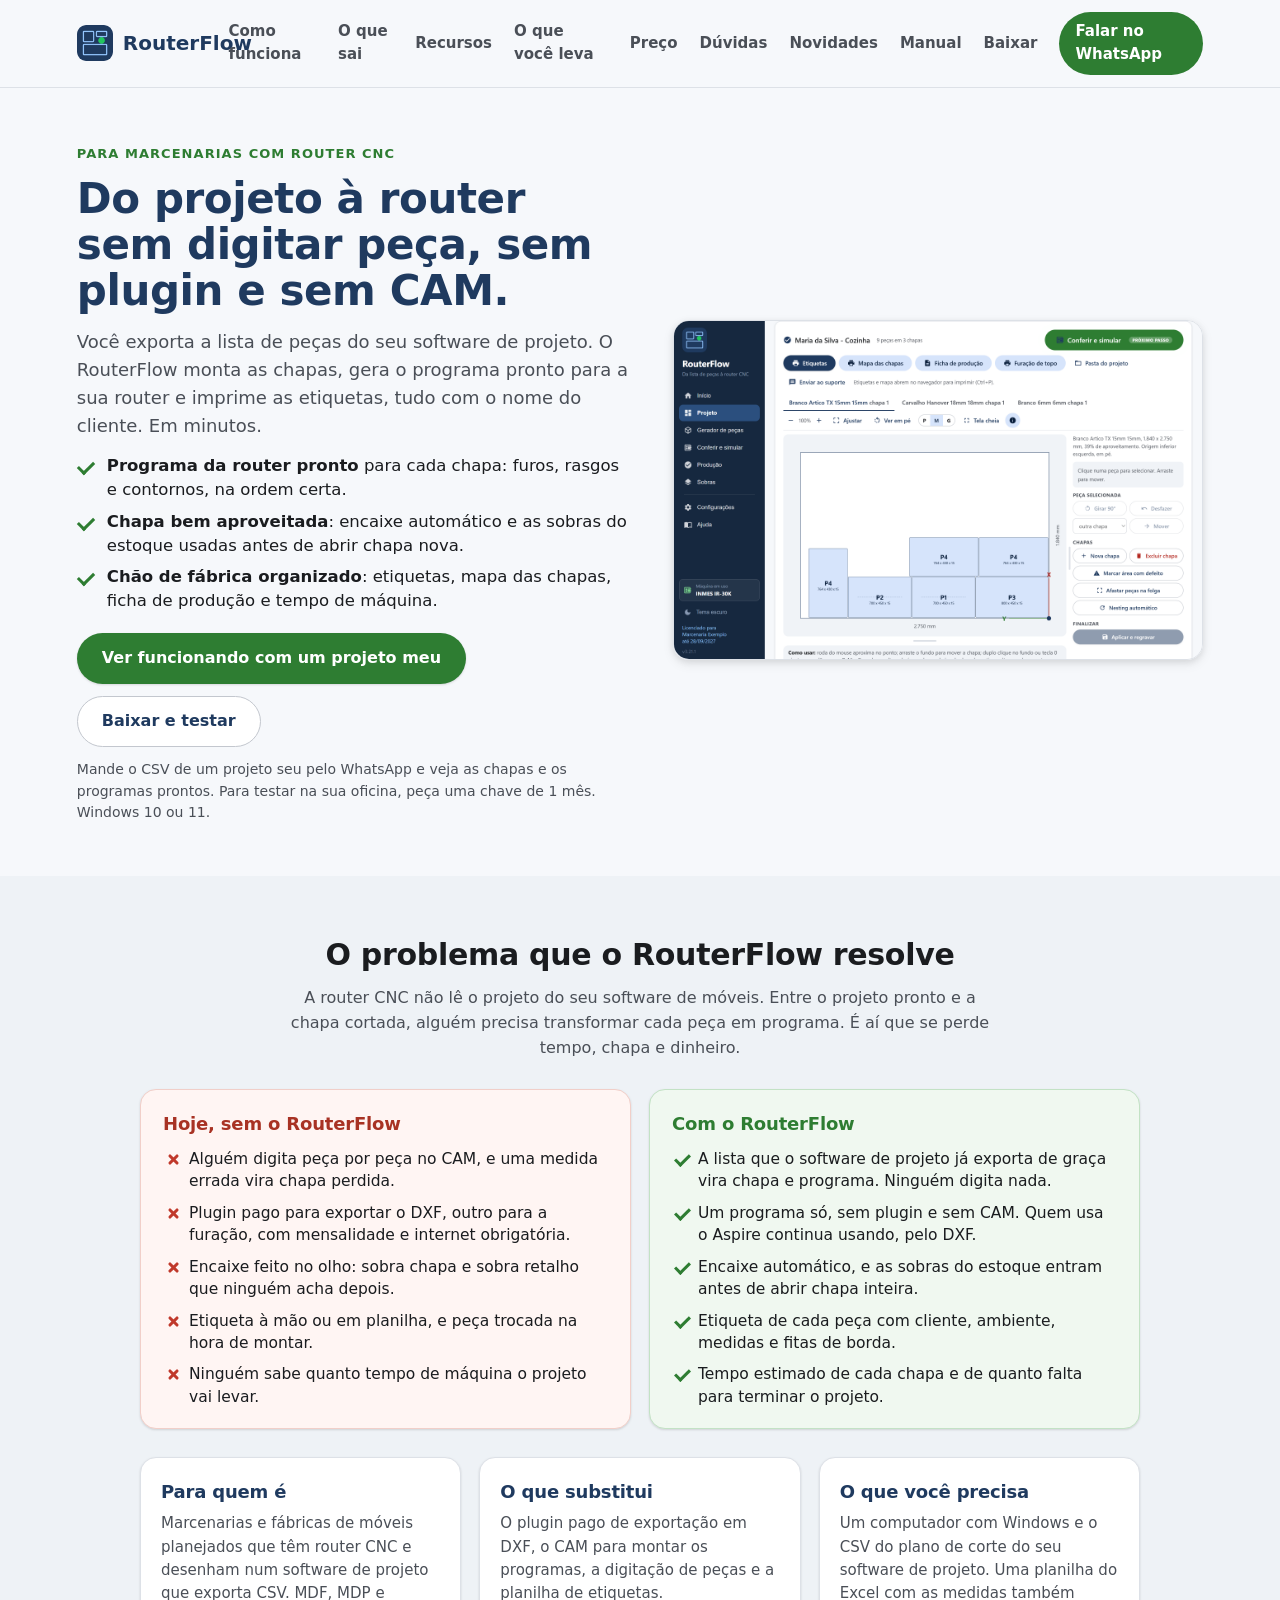
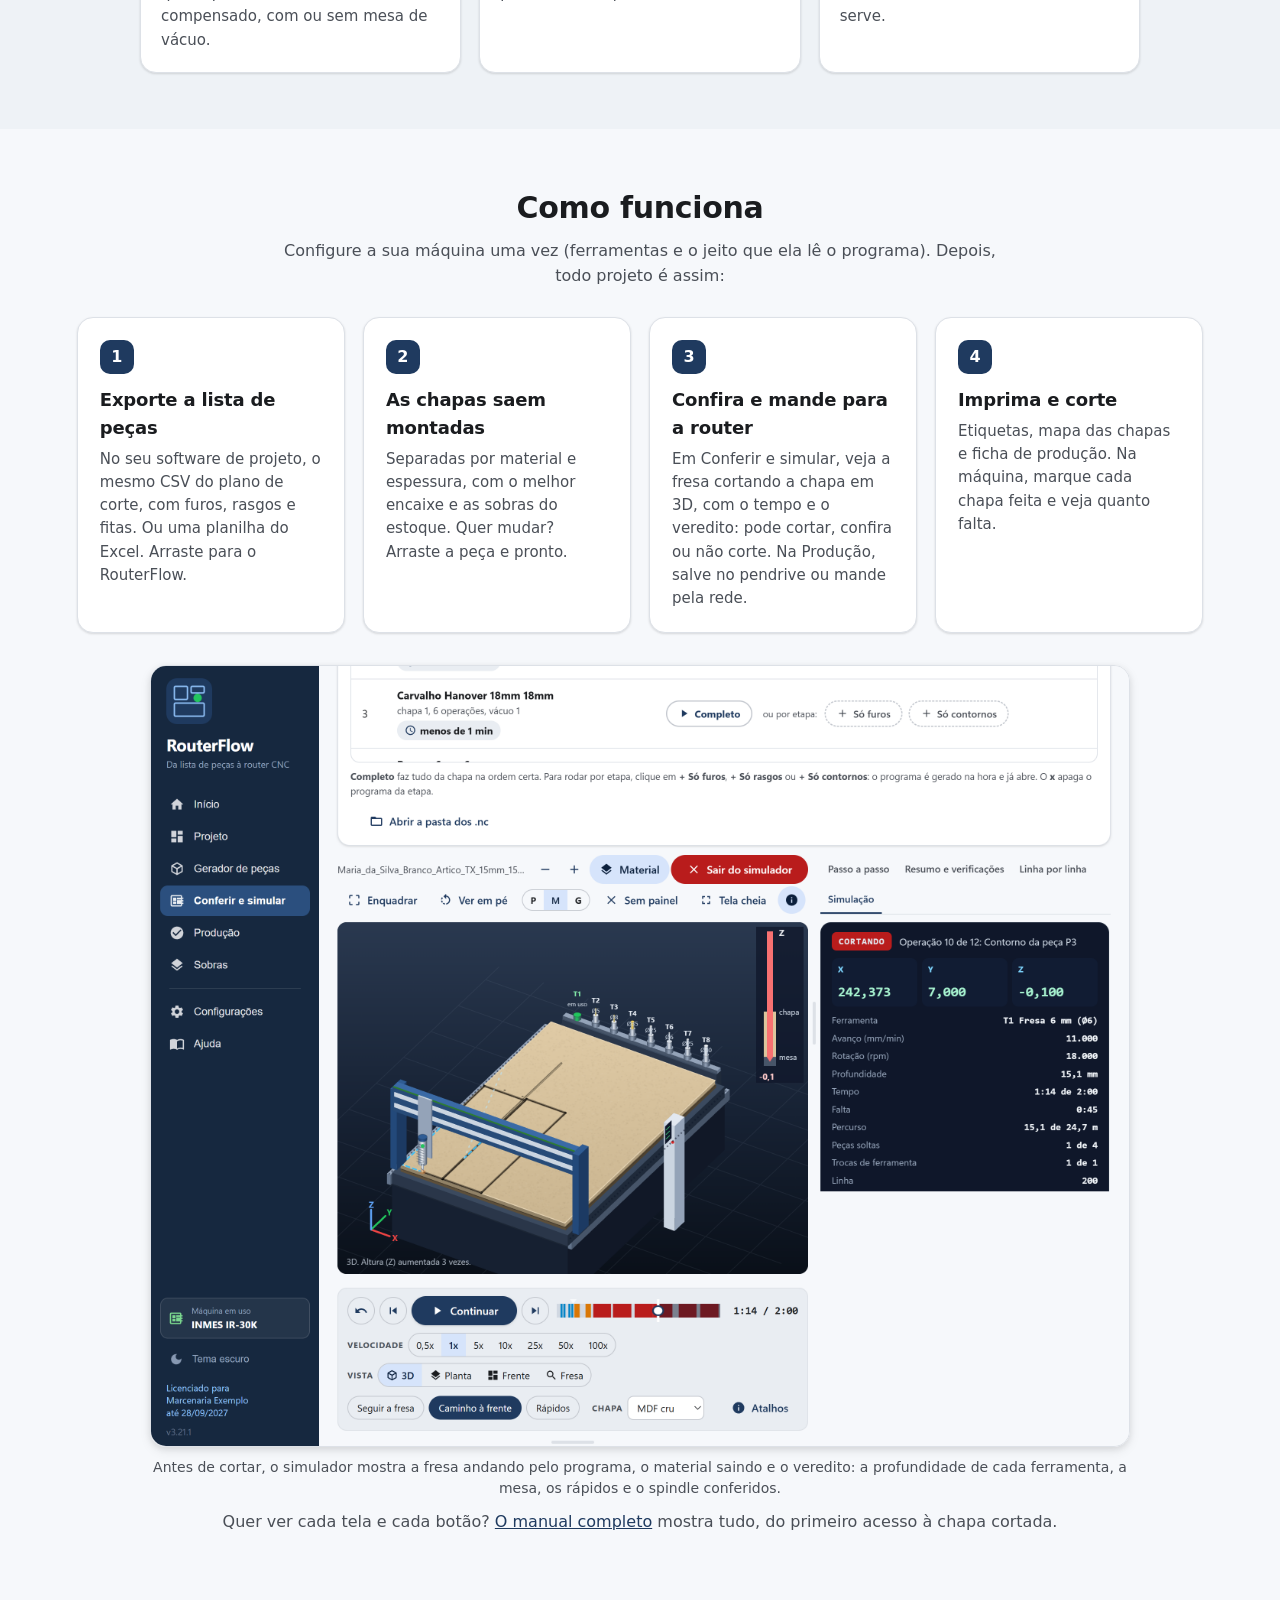
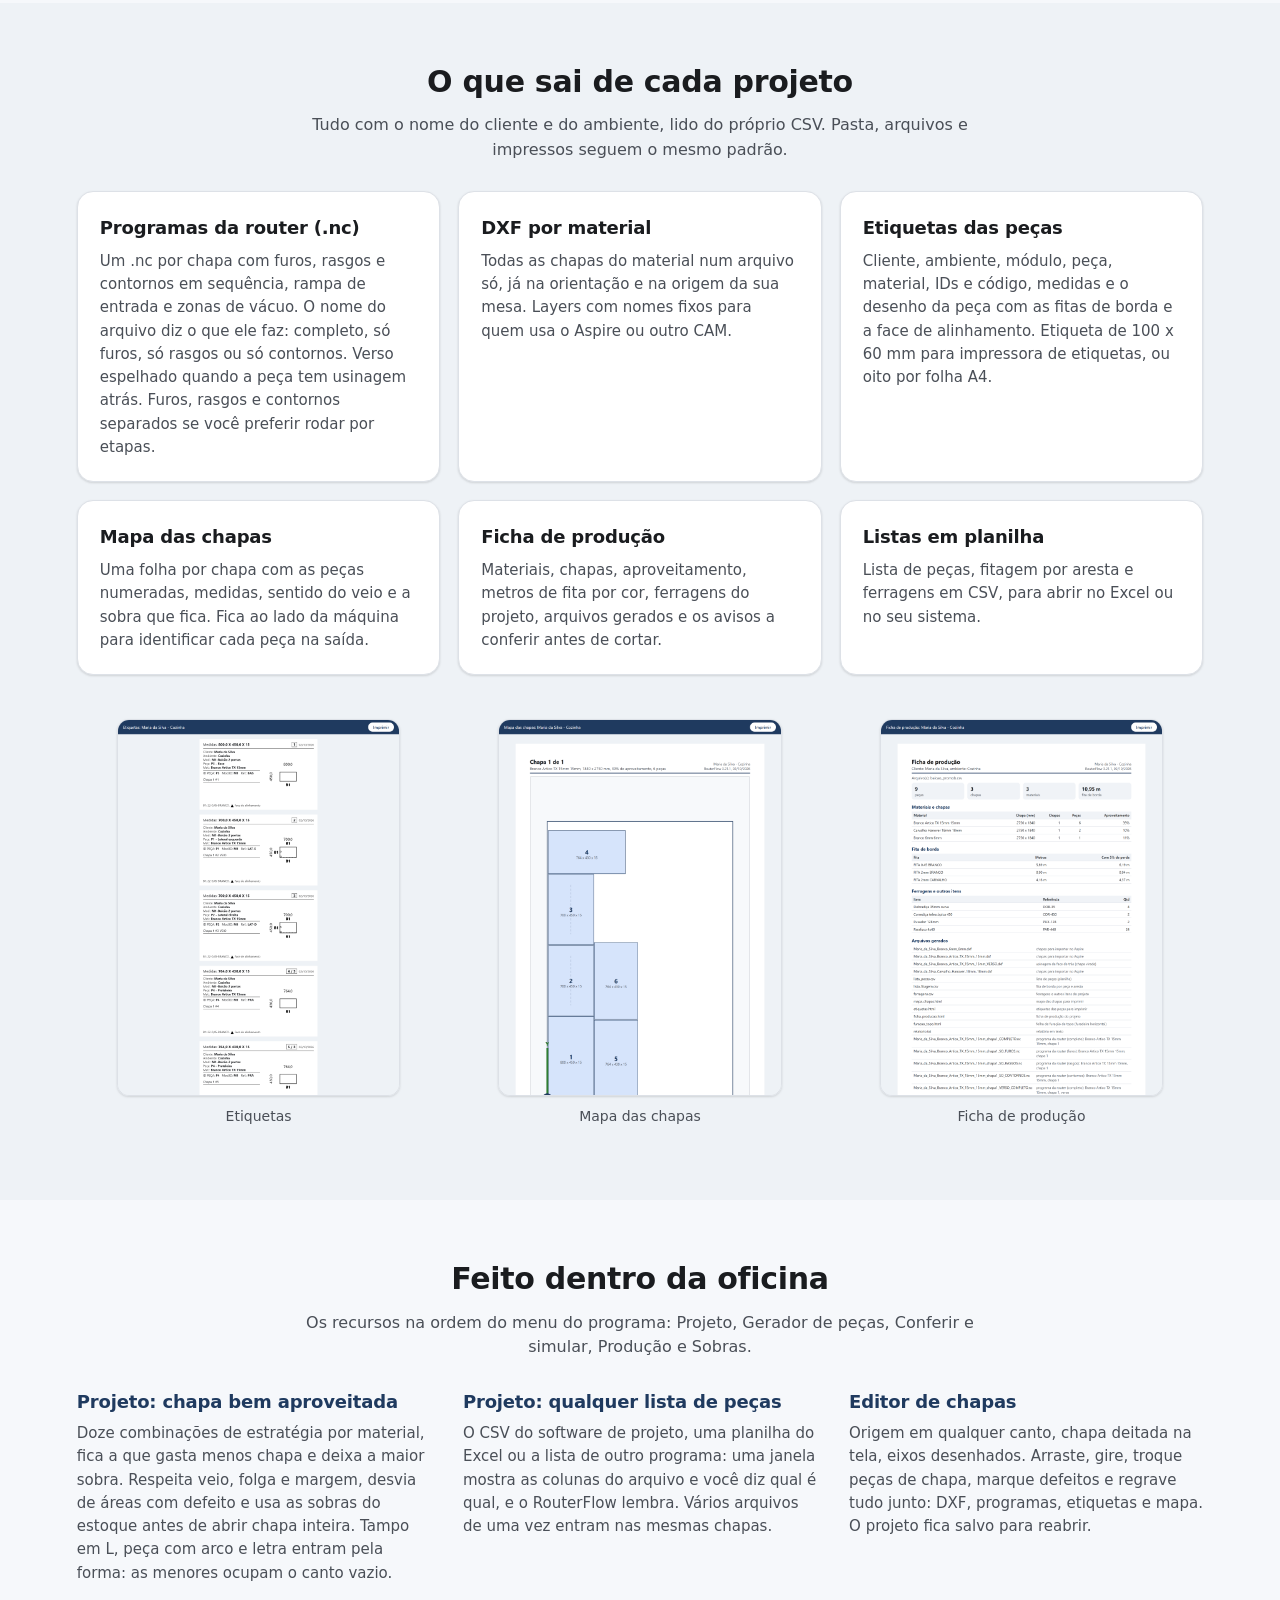
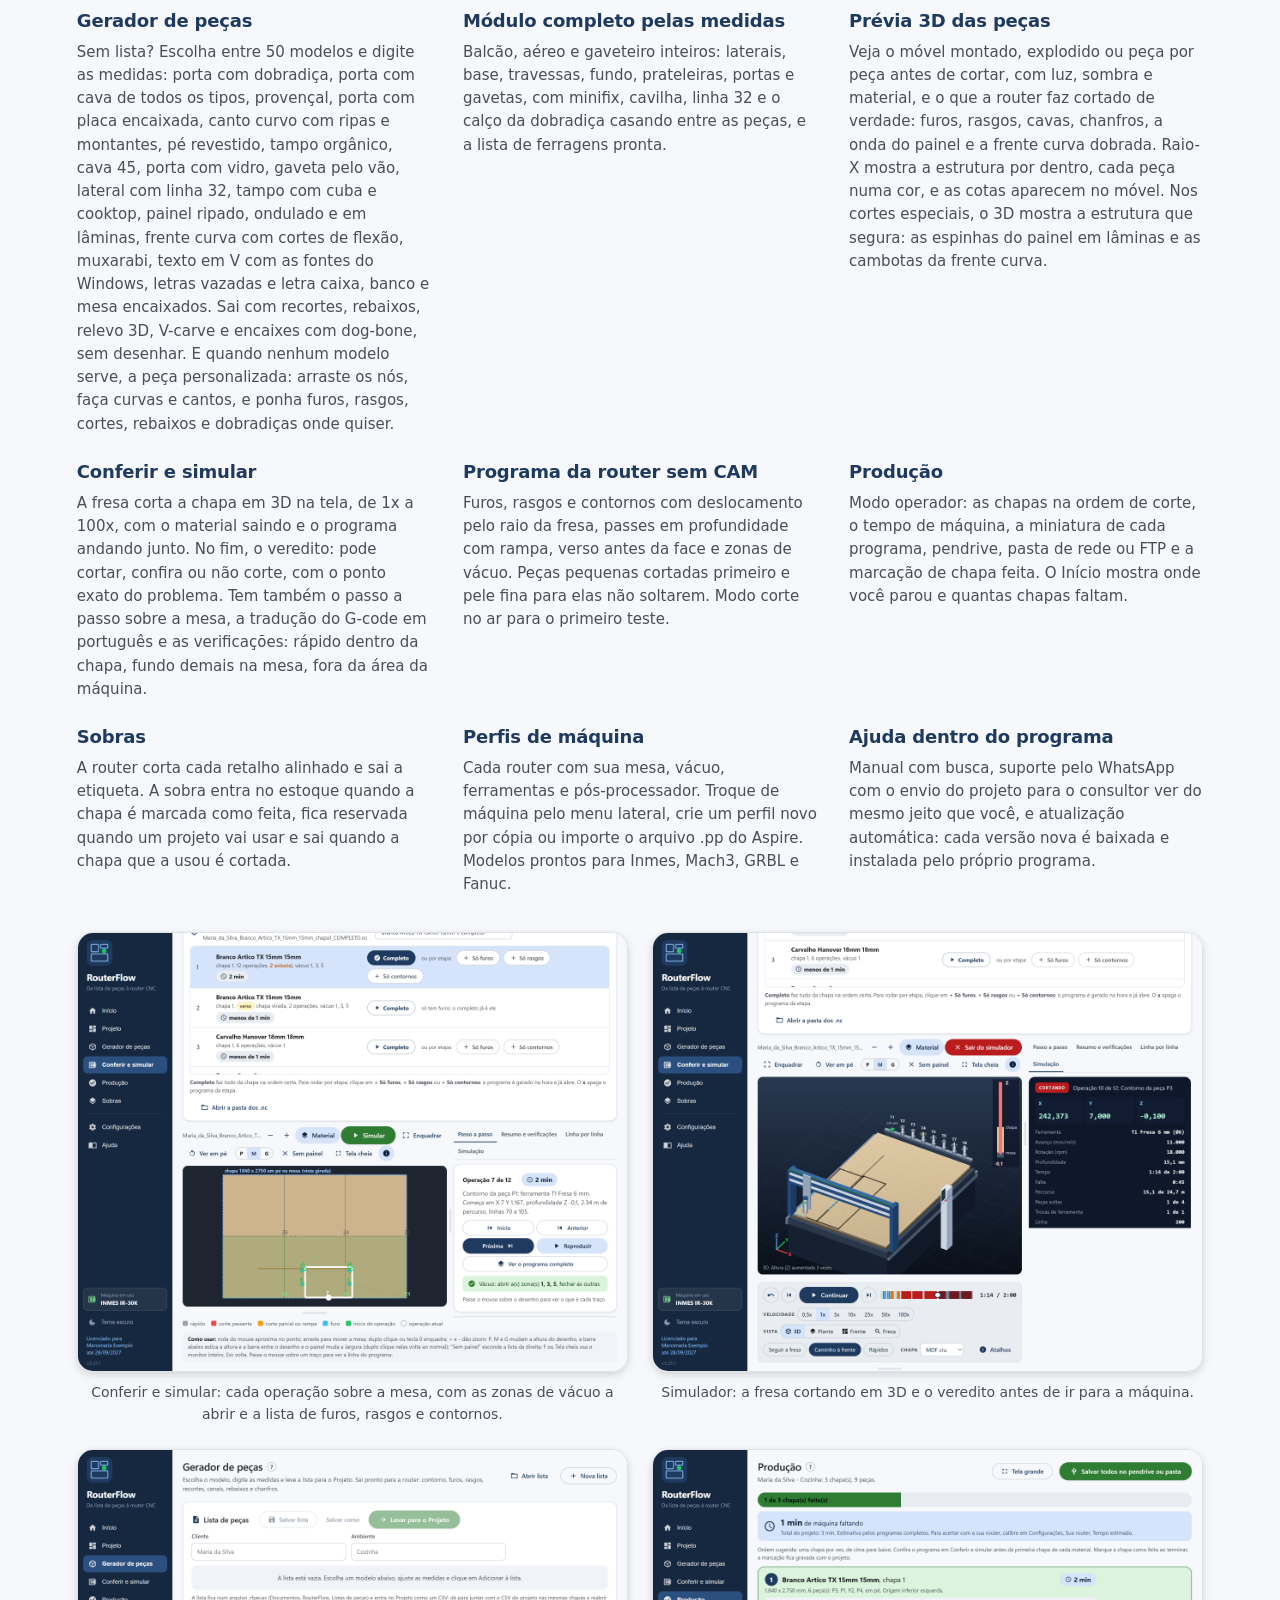
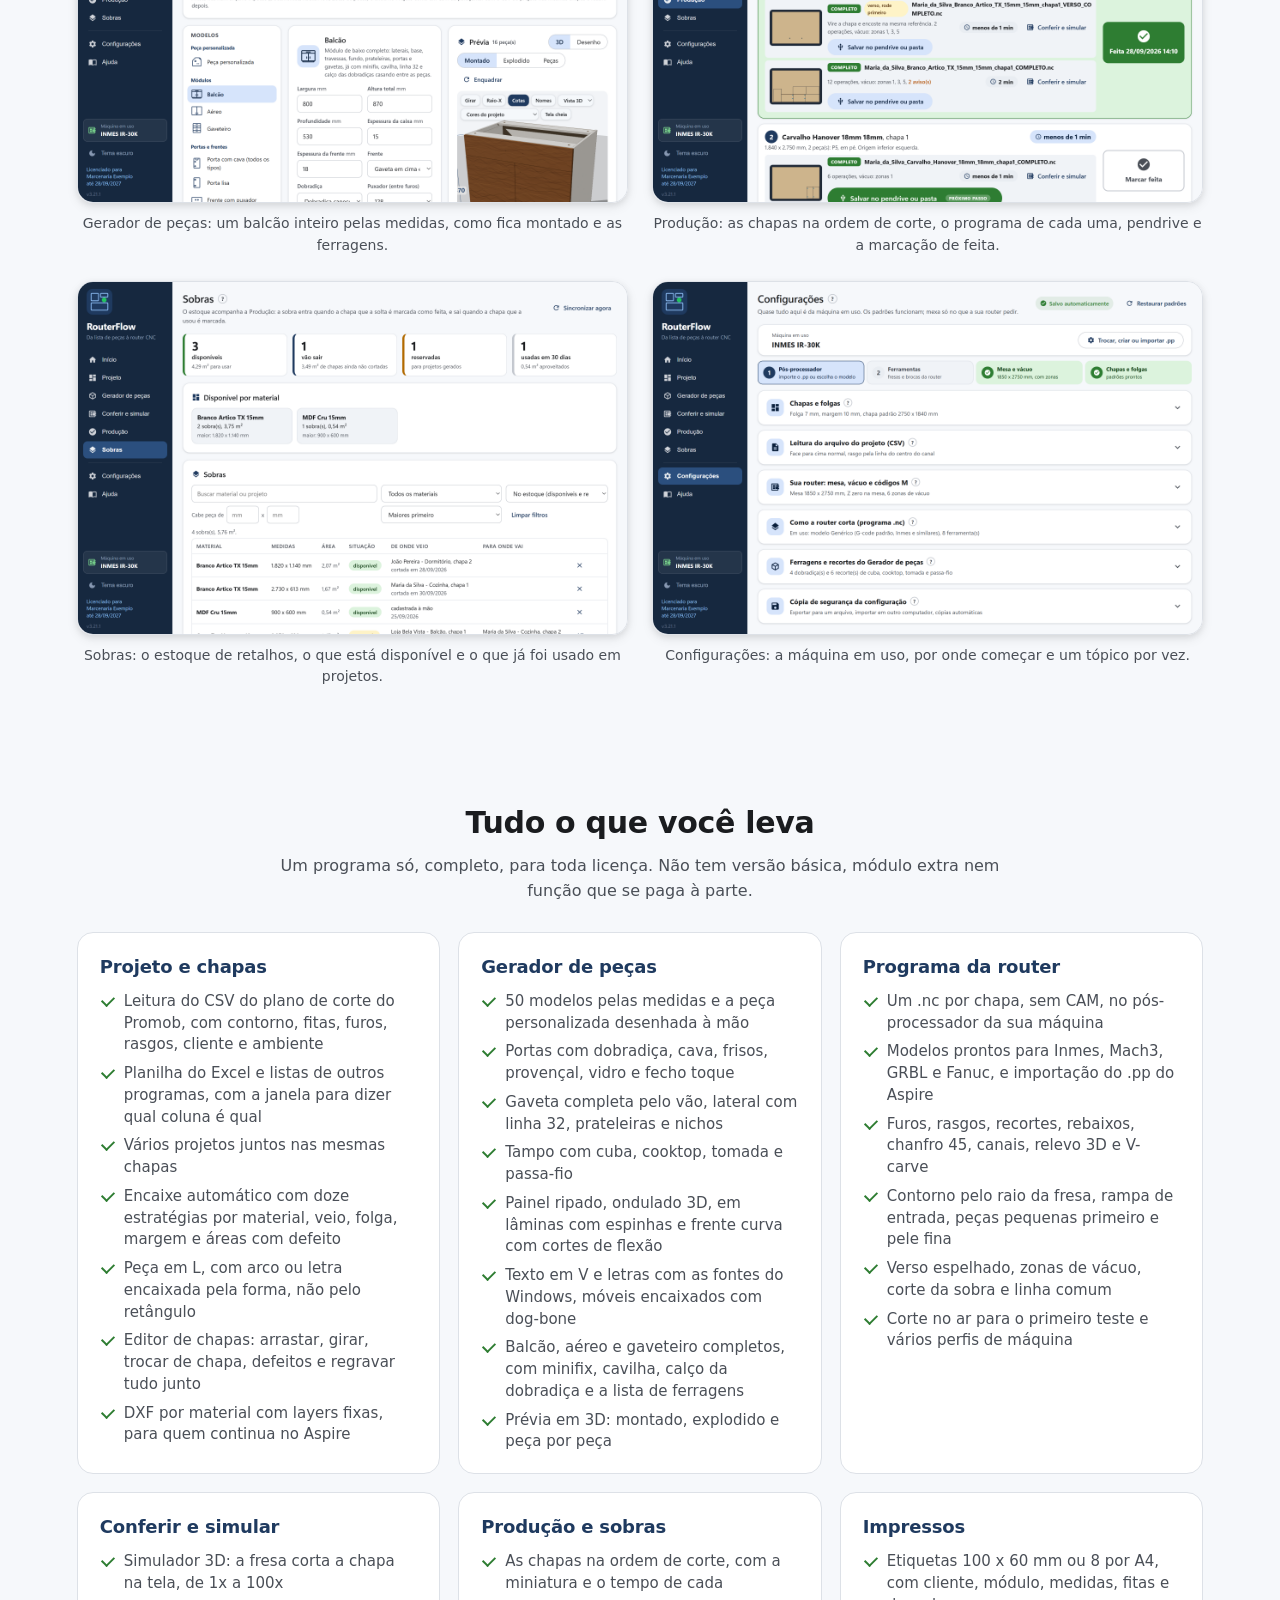
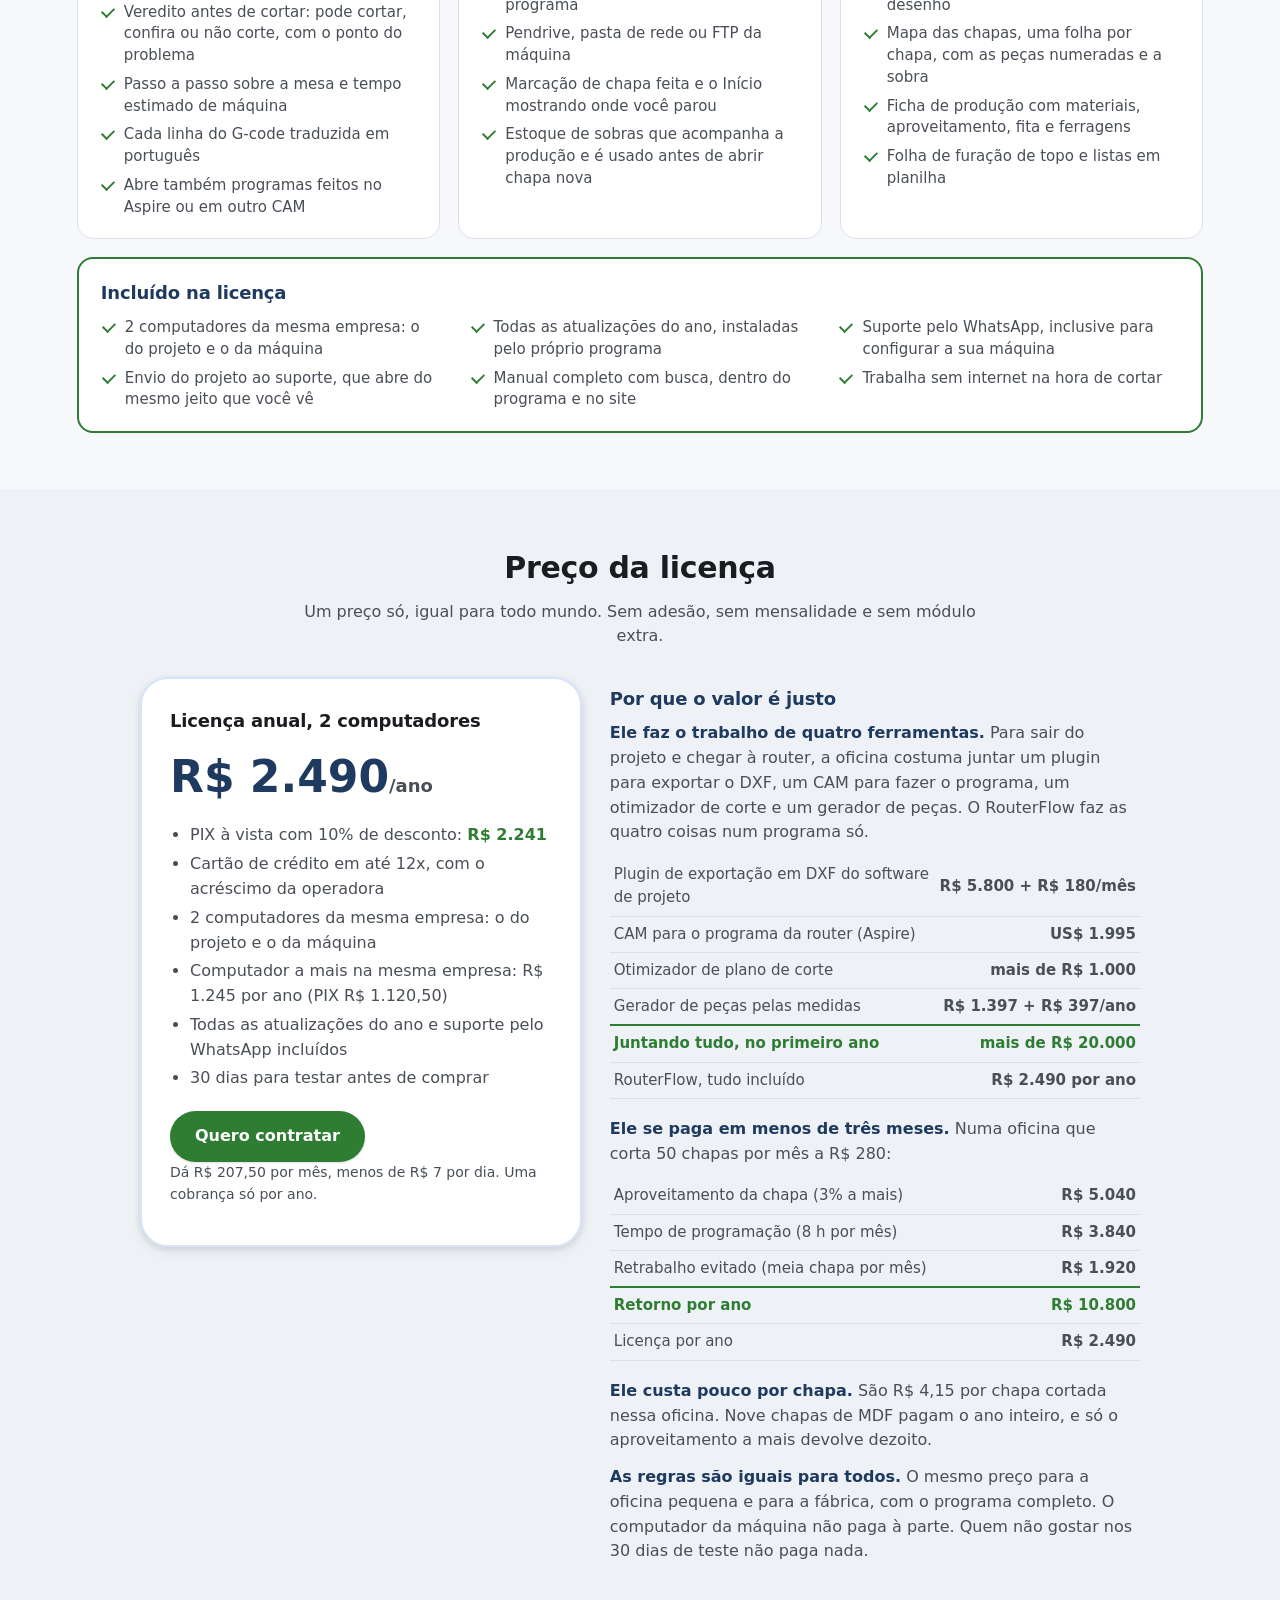
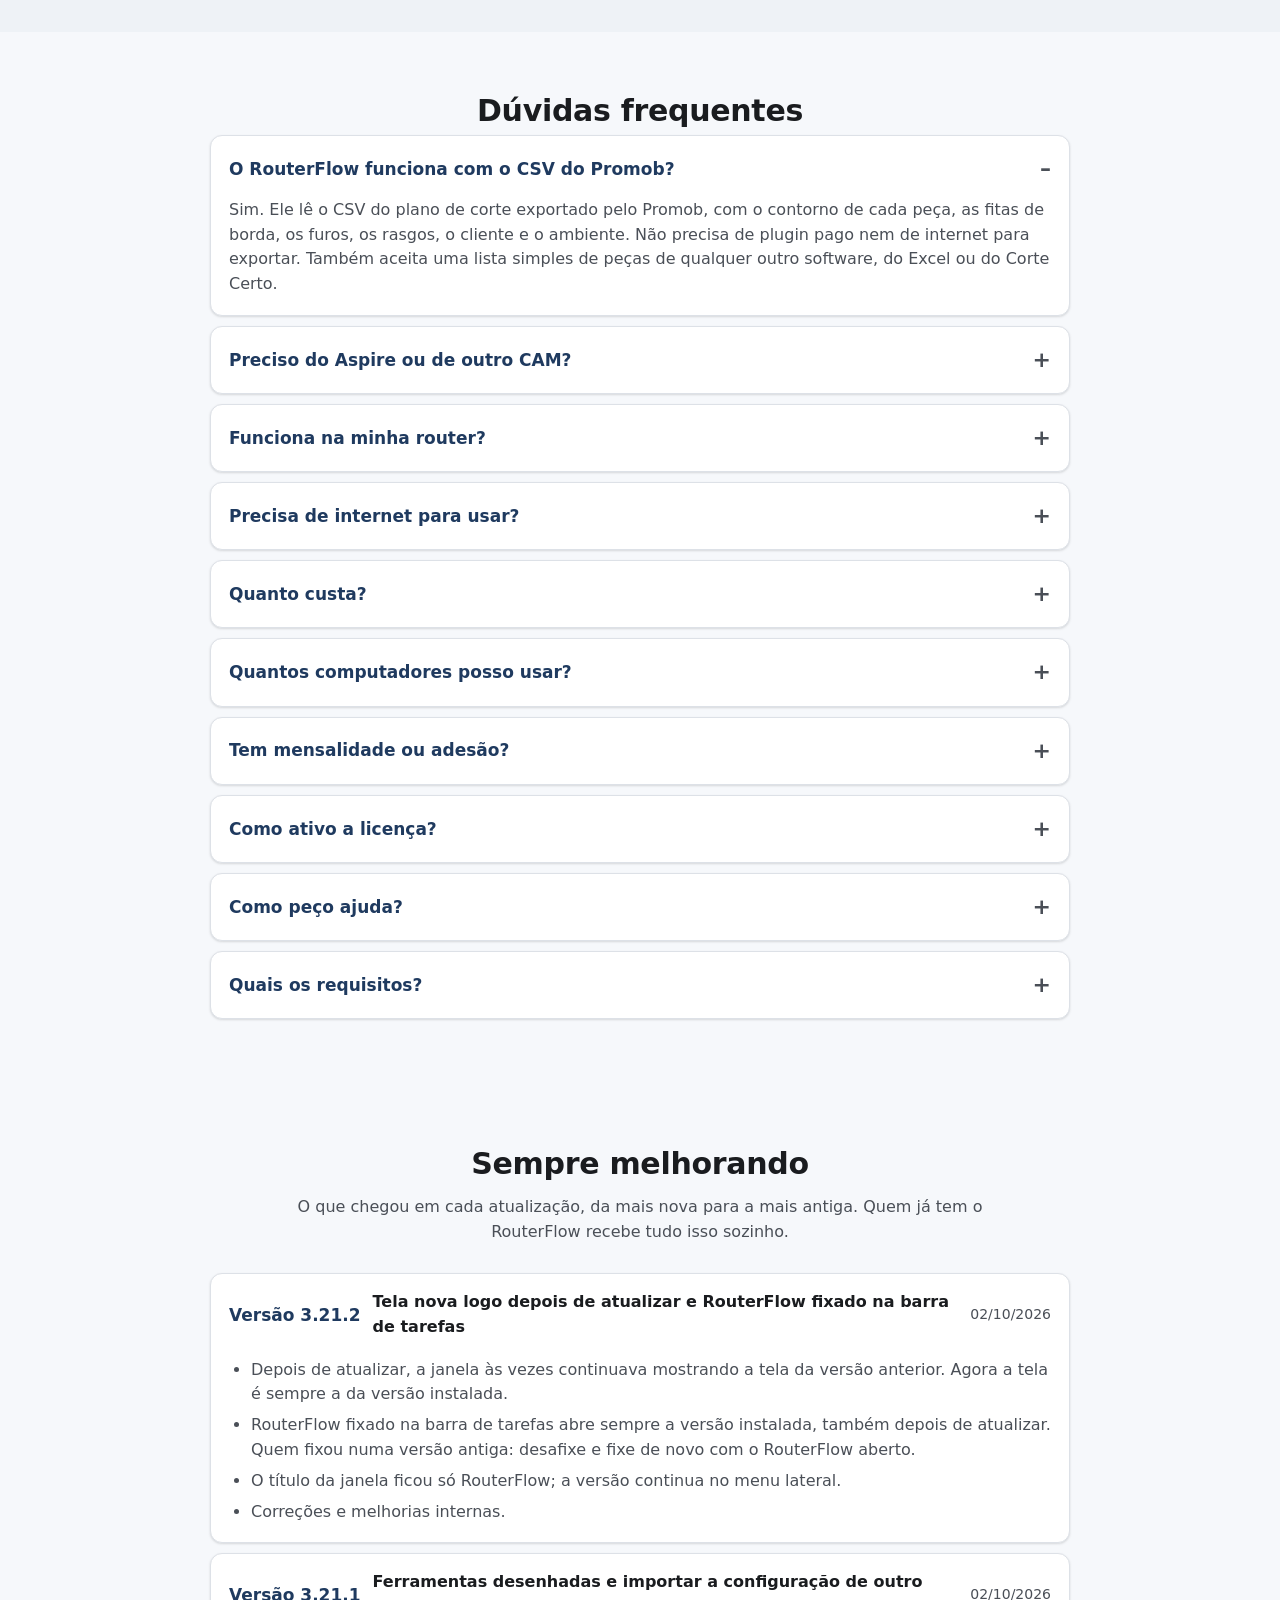
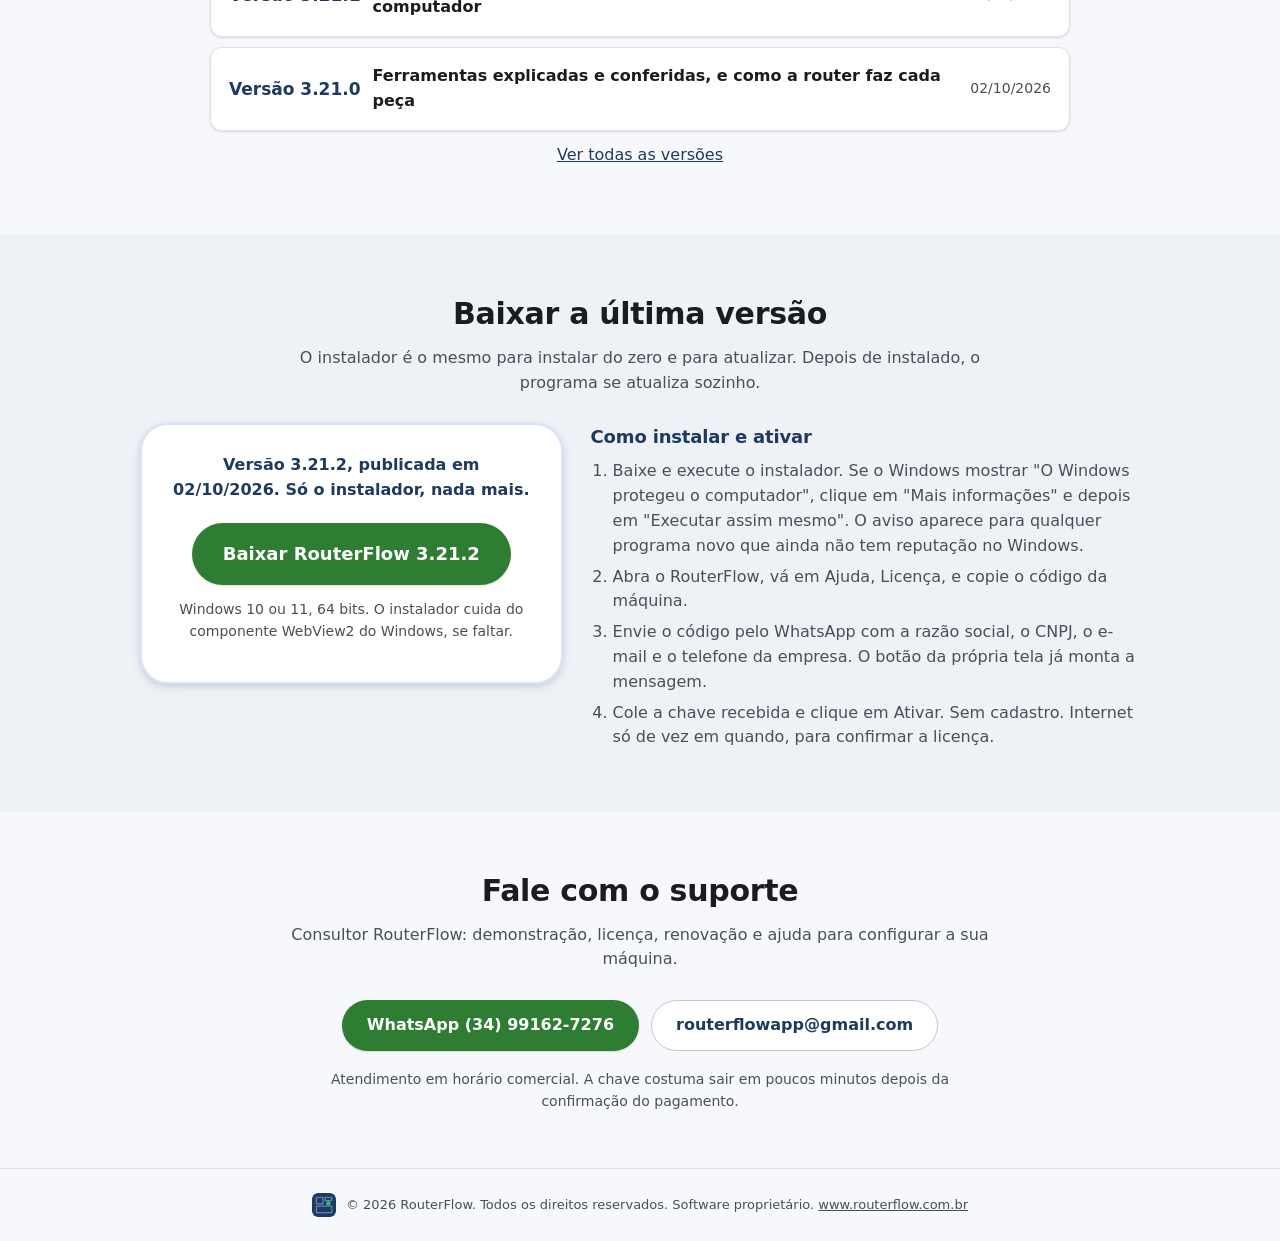
==== commit 8ba02f40: "Site 3.21.2: novidades Co-Authored-By: Claude Opus 5.5 <noreply@anthropic.com>" ====
--- a/index.html
+++ b/index.html
@@ -387,9 +387,9 @@
   <p class="sub">O que chegou em cada atualização, da mais nova para a mais antiga. Quem já tem o RouterFlow recebe tudo isso sozinho.</p>
   <div class="news-list">
     <!-- novidades:inicio -->
-    <details open><summary><b>Versão 3.21.1</b><span class="news-t">Ferramentas desenhadas e importar a configuração de outro computador</span><span class="news-d">02/10/2026</span></summary><ul><li>Configurações, Ferramentas: botão Ver as ferramentas desenhadas. Mostra cada posição do magazine com o desenho da ferramenta (fresa reta, broca, fresa V, ponta redonda, perfil, fresa invertida) nas medidas da tabela, o que o programa faz com ela e os alertas dela; posição pulada aparece como vazia.</li><li>No fim da mesma janela, os tipos de ferramenta desenhados e onde medir o diâmetro e o ângulo de cada um.</li><li>Ajuda mais perto: o ? de cada tópico das Configurações ganhou Ver no manual, com imagens, e o título de cada tela ganhou um ? que abre o manual no capítulo dela.</li><li>Configurações, Cópia de segurança: o Importar agora aceita também a configuração recebida pelo suporte e o .zip do Enviar ao suporte (antes dizia que o arquivo não era uma configuração).</li><li>Antes de aplicar, mostra de quem é o arquivo e pergunta: Testar como máquina nova (entra ao lado das suas máquinas, e você volta trocando a máquina no menu lateral) ou Substituir tudo.</li><li>Substituir tudo guarda antes a sua configuração na pasta das cópias, com o nome antes_de_importar.</li><li>Ferramentas: os tipos têm o mesmo nome no seletor, no quadro, nos alertas, nos avisos do projeto e no manual (Fresa reta, Broca, Fresa V, Ponta redonda, Fresa de perfil, Fresa invertida).</li><li>Fresa invertida cadastrada sem ângulo aparece com o campo vazio e o alerta, em vez de mostrar 35 sem você ter escolhido. A de fábrica (T8) passou a ser de 45 graus.</li><li>Correções e melhorias internas.</li></ul></details>
+    <details open><summary><b>Versão 3.21.2</b><span class="news-t">Tela nova logo depois de atualizar e RouterFlow fixado na barra de tarefas</span><span class="news-d">02/10/2026</span></summary><ul><li>Depois de atualizar, a janela às vezes continuava mostrando a tela da versão anterior. Agora a tela é sempre a da versão instalada.</li><li>RouterFlow fixado na barra de tarefas abre sempre a versão instalada, também depois de atualizar. Quem fixou numa versão antiga: desafixe e fixe de novo com o RouterFlow aberto.</li><li>O título da janela ficou só RouterFlow; a versão continua no menu lateral.</li><li>Correções e melhorias internas.</li></ul></details>
+    <details><summary><b>Versão 3.21.1</b><span class="news-t">Ferramentas desenhadas e importar a configuração de outro computador</span><span class="news-d">02/10/2026</span></summary><ul><li>Configurações, Ferramentas: botão Ver as ferramentas desenhadas. Mostra cada posição do magazine com o desenho da ferramenta (fresa reta, broca, fresa V, ponta redonda, perfil, fresa invertida) nas medidas da tabela, o que o programa faz com ela e os alertas dela; posição pulada aparece como vazia.</li><li>No fim da mesma janela, os tipos de ferramenta desenhados e onde medir o diâmetro e o ângulo de cada um.</li><li>Ajuda mais perto: o ? de cada tópico das Configurações ganhou Ver no manual, com imagens, e o título de cada tela ganhou um ? que abre o manual no capítulo dela.</li><li>Configurações, Cópia de segurança: o Importar agora aceita também a configuração recebida pelo suporte e o .zip do Enviar ao suporte (antes dizia que o arquivo não era uma configuração).</li><li>Antes de aplicar, mostra de quem é o arquivo e pergunta: Testar como máquina nova (entra ao lado das suas máquinas, e você volta trocando a máquina no menu lateral) ou Substituir tudo.</li><li>Substituir tudo guarda antes a sua configuração na pasta das cópias, com o nome antes_de_importar.</li><li>Ferramentas: os tipos têm o mesmo nome no seletor, no quadro, nos alertas, nos avisos do projeto e no manual (Fresa reta, Broca, Fresa V, Ponta redonda, Fresa de perfil, Fresa invertida).</li><li>Fresa invertida cadastrada sem ângulo aparece com o campo vazio e o alerta, em vez de mostrar 35 sem você ter escolhido. A de fábrica (T8) passou a ser de 45 graus.</li><li>Correções e melhorias internas.</li></ul></details>
     <details><summary><b>Versão 3.21.0</b><span class="news-t">Ferramentas explicadas e conferidas, e como a router faz cada peça</span><span class="news-d">02/10/2026</span></summary><ul><li>Configurações, Ferramentas: o quadro O que cada ferramenta faz mostra qual ferramenta da sua tabela o programa usa no contorno, nos rebaixos, nos furos, no chanfro 45, na parede invertida da cava e nos frisos, e o que falta, com o botão Adicionar.</li><li>A tabela é conferida enquanto você digita: número repetido ou sem número, fresa invertida cadastrada como fresa reta, contorno automático pegando uma fresa grande, ferramenta sem ângulo. O Projeto avisa antes de gerar quando a tabela tem erro.</li><li>Explicado na tela e no manual: o número T é a posição da ferramenta no magazine da router (M6 T4, G43 H4).</li><li>Ao trocar uma ferramenta para Fresa invertida, o campo Ângulo agora fica liberado (antes era apagado e o programa usava 35 graus).</li><li>Gerador de peças: o quadro Como a router faz lista as etapas da peça na ordem do programa, com a ferramenta de cada uma.</li><li>Prévia 3D: botão Nomes, com o número de cada peça e a legenda; no Explodido mostra onde vai cada peça.</li><li>Conferir e simular: a passada da fresa invertida aparece como etapa própria, Parede invertida, e o passo a passo mostra cada troca de ferramenta.</li></ul></details>
-    <details><summary><b>Versão 3.20.2</b><span class="news-t">Cava com fundo e fresa invertida, como as portas de puxador cava</span><span class="news-d">01/10/2026</span></summary><ul><li>Porta com cava com fundo e parede invertida: a fresa reta abre a cava e a fresa invertida passa na parede, por baixo da face. O ângulo da fresa invertida é seu (45 por padrão) e a borda da porta pode levar o chanfro de 45.</li><li>O programa usa a fresa invertida cadastrada com o ângulo mais perto do pedido e avisa se for diferente.</li><li>Cava no canto: sem recuo, a cava cortada ou com fundo vai até a lateral da porta, reta daquele lado, sem borda entre ela e o canto.</li><li>Cava com fundo pela fresa V: parede em 45 graus da face até o fundo ou só na boca.</li><li>Prévia 3D: material Laqueada, com os cortes pintados da cor da face, como a porta fica depois de pintada; a borda chanfrada aparece certa sobre o fundo da cava.</li></ul></details>
     <p class="news-all"><a href="novidades.html">Ver todas as versões</a></p>
     <!-- novidades:fim -->
   </div>
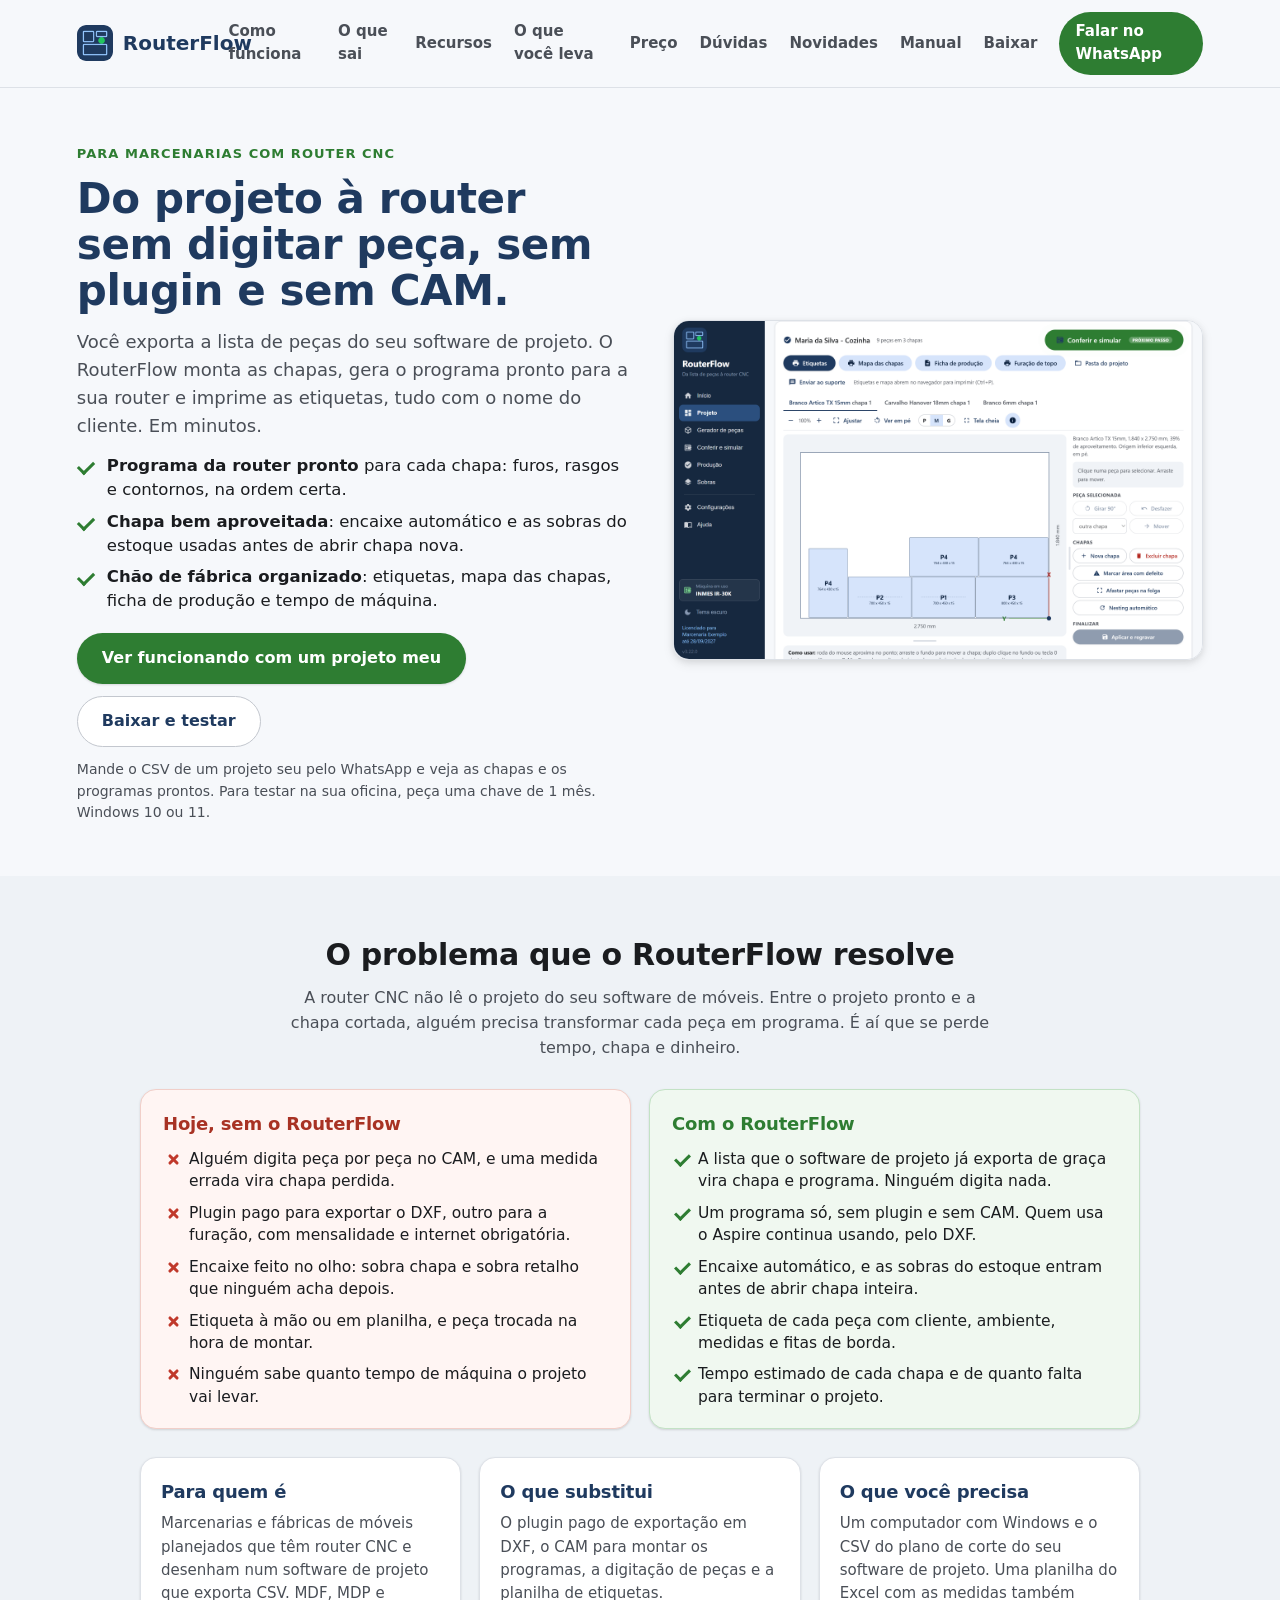
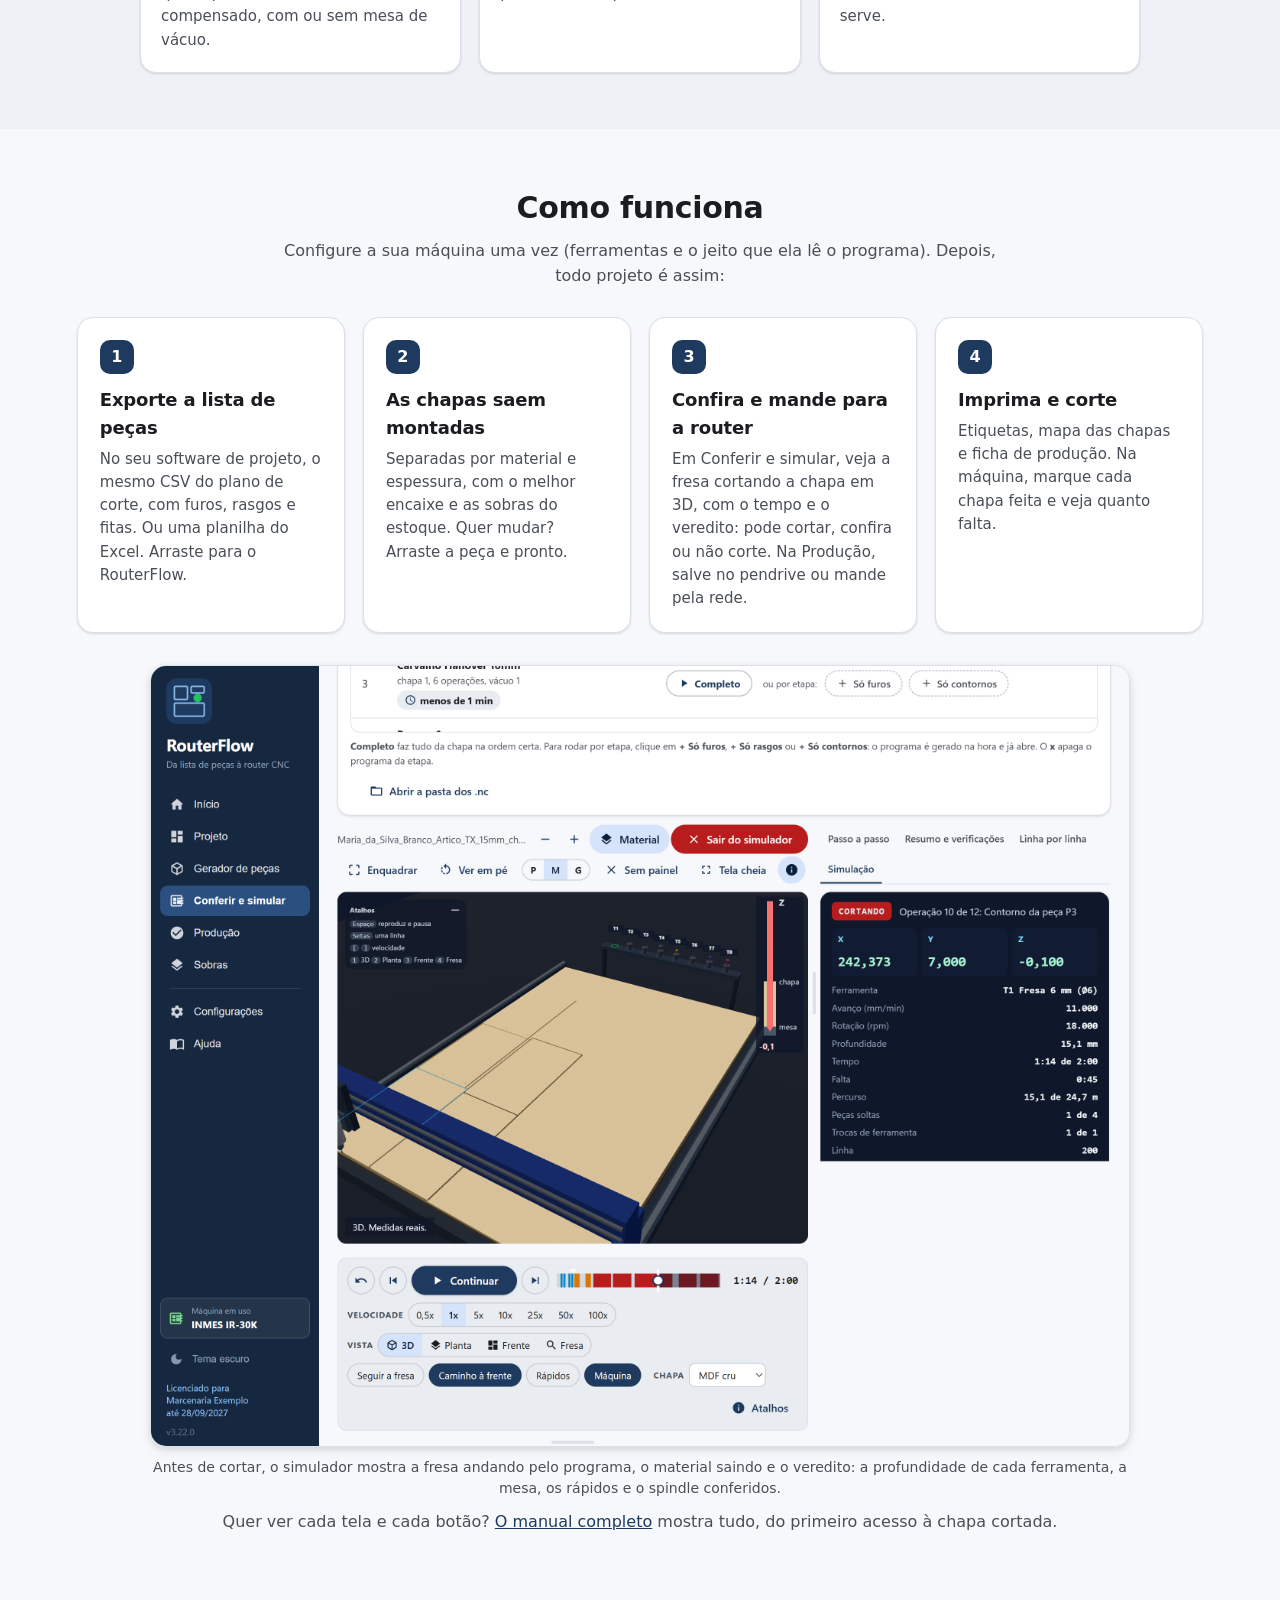
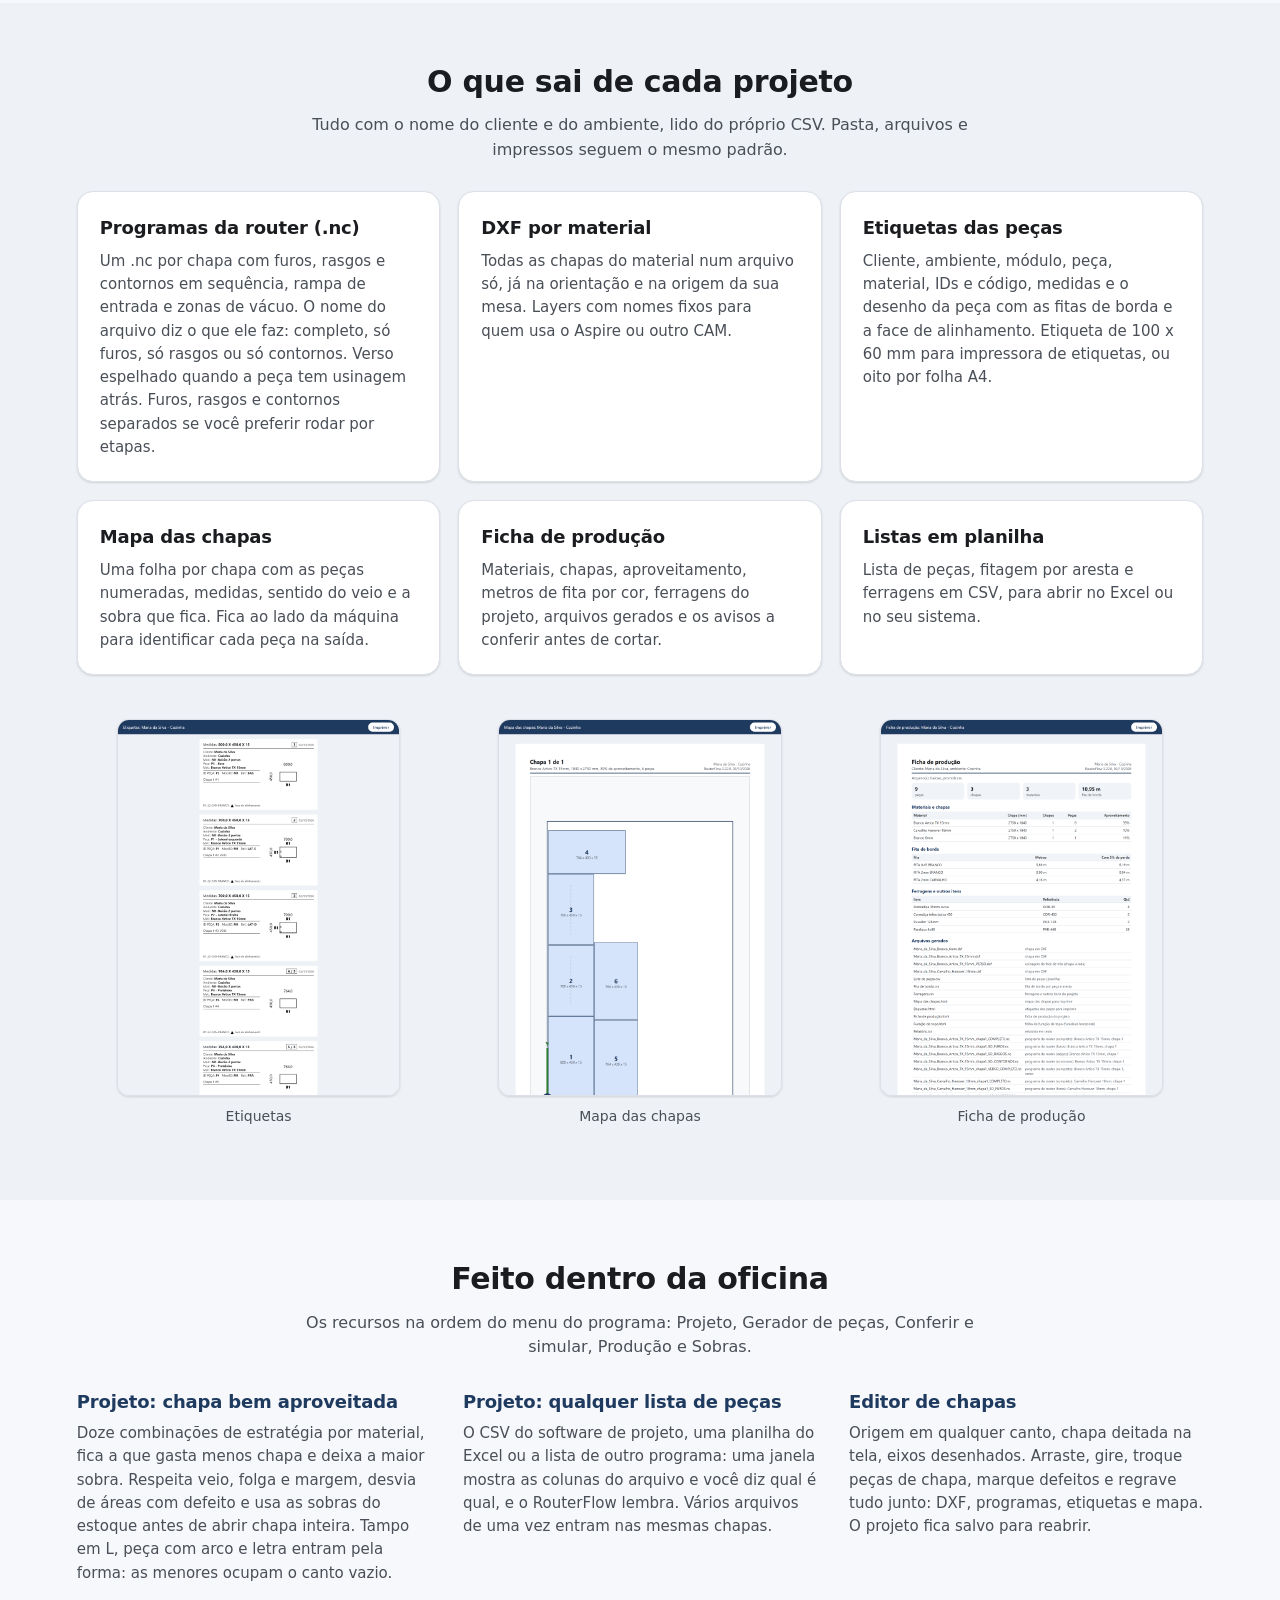
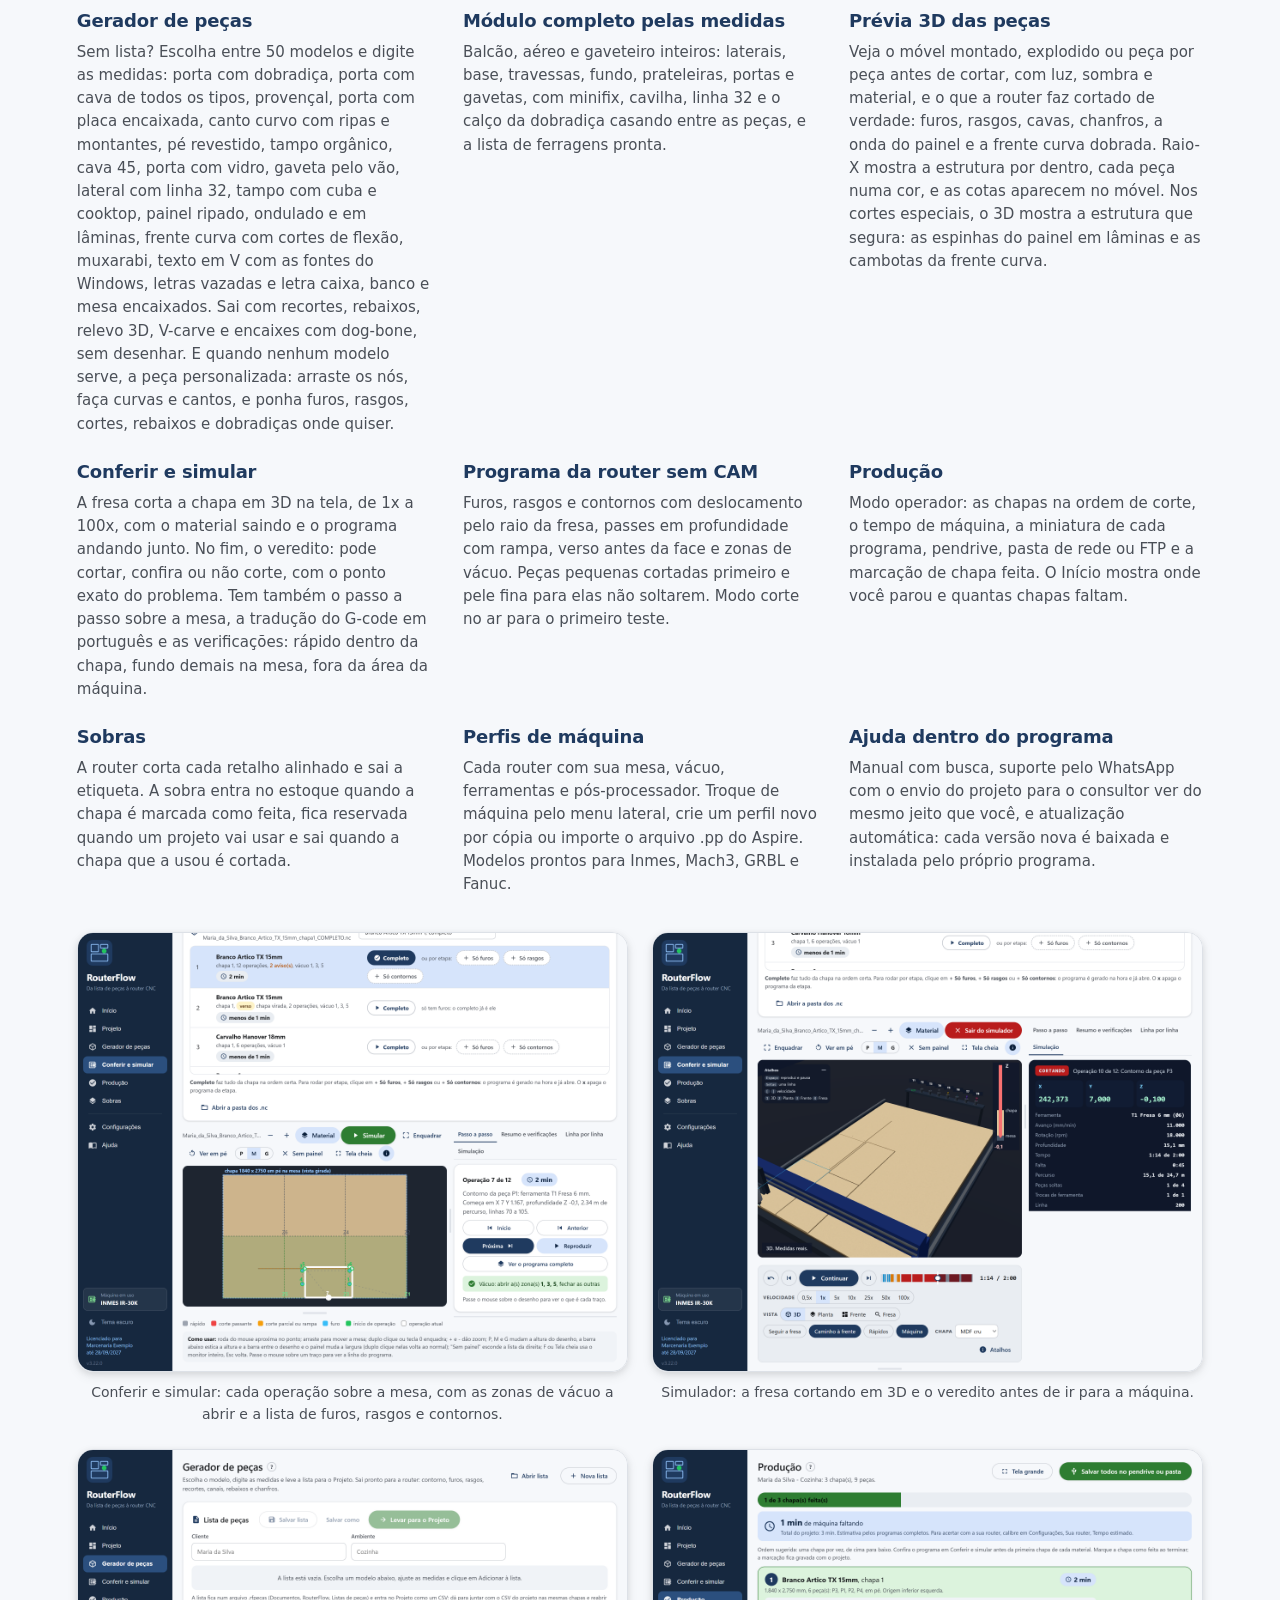
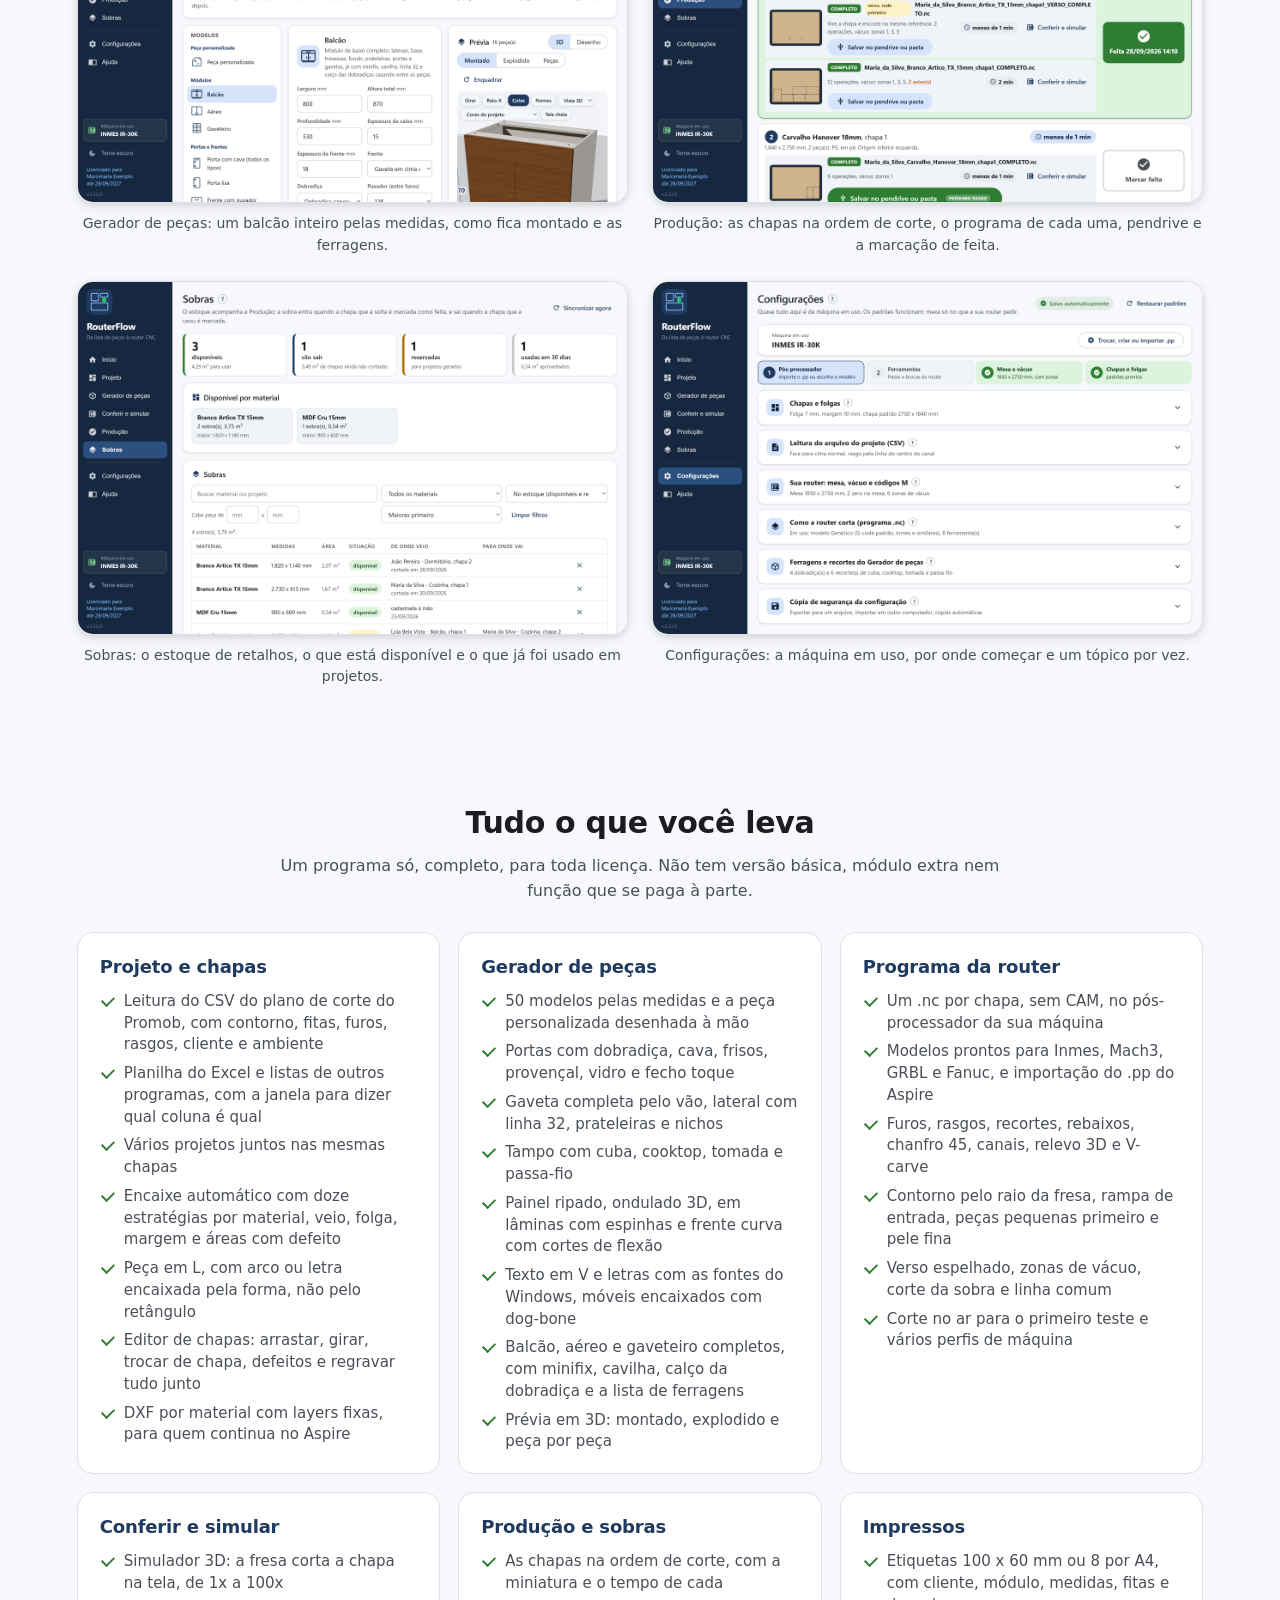
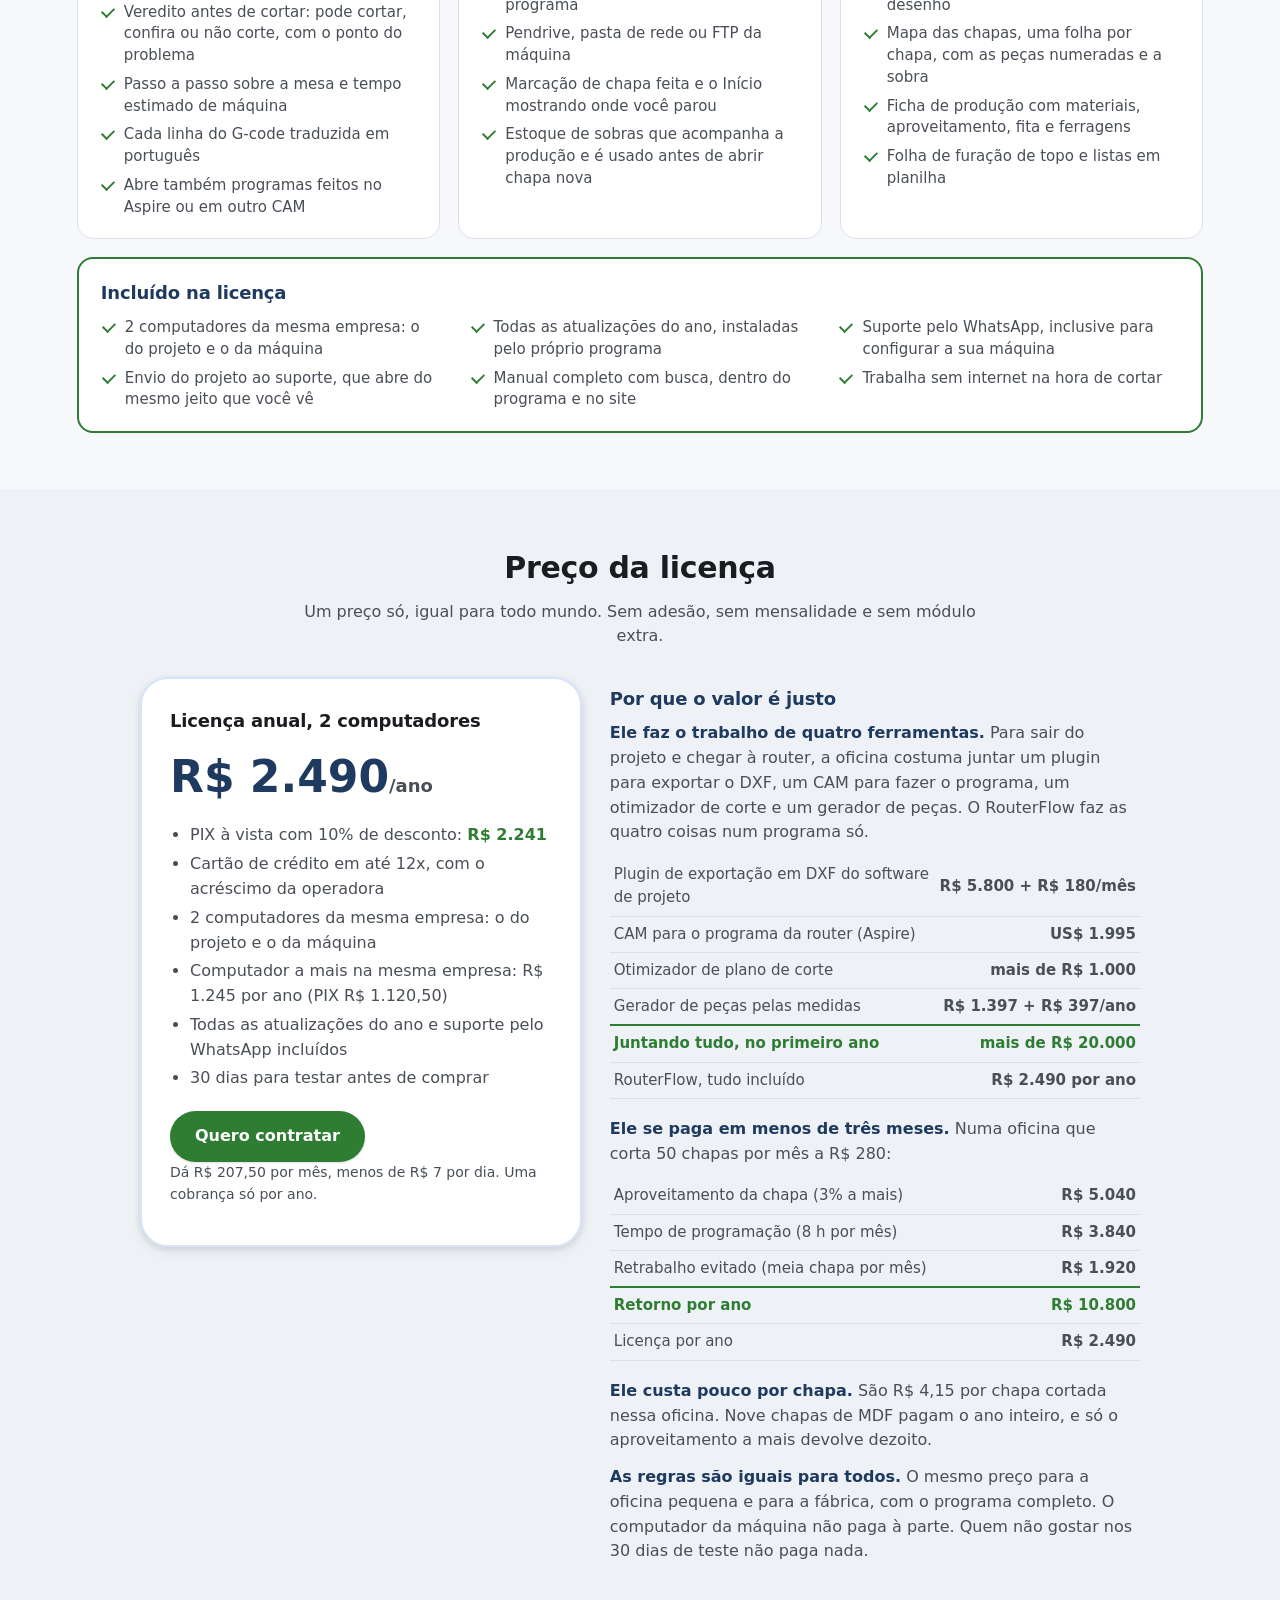
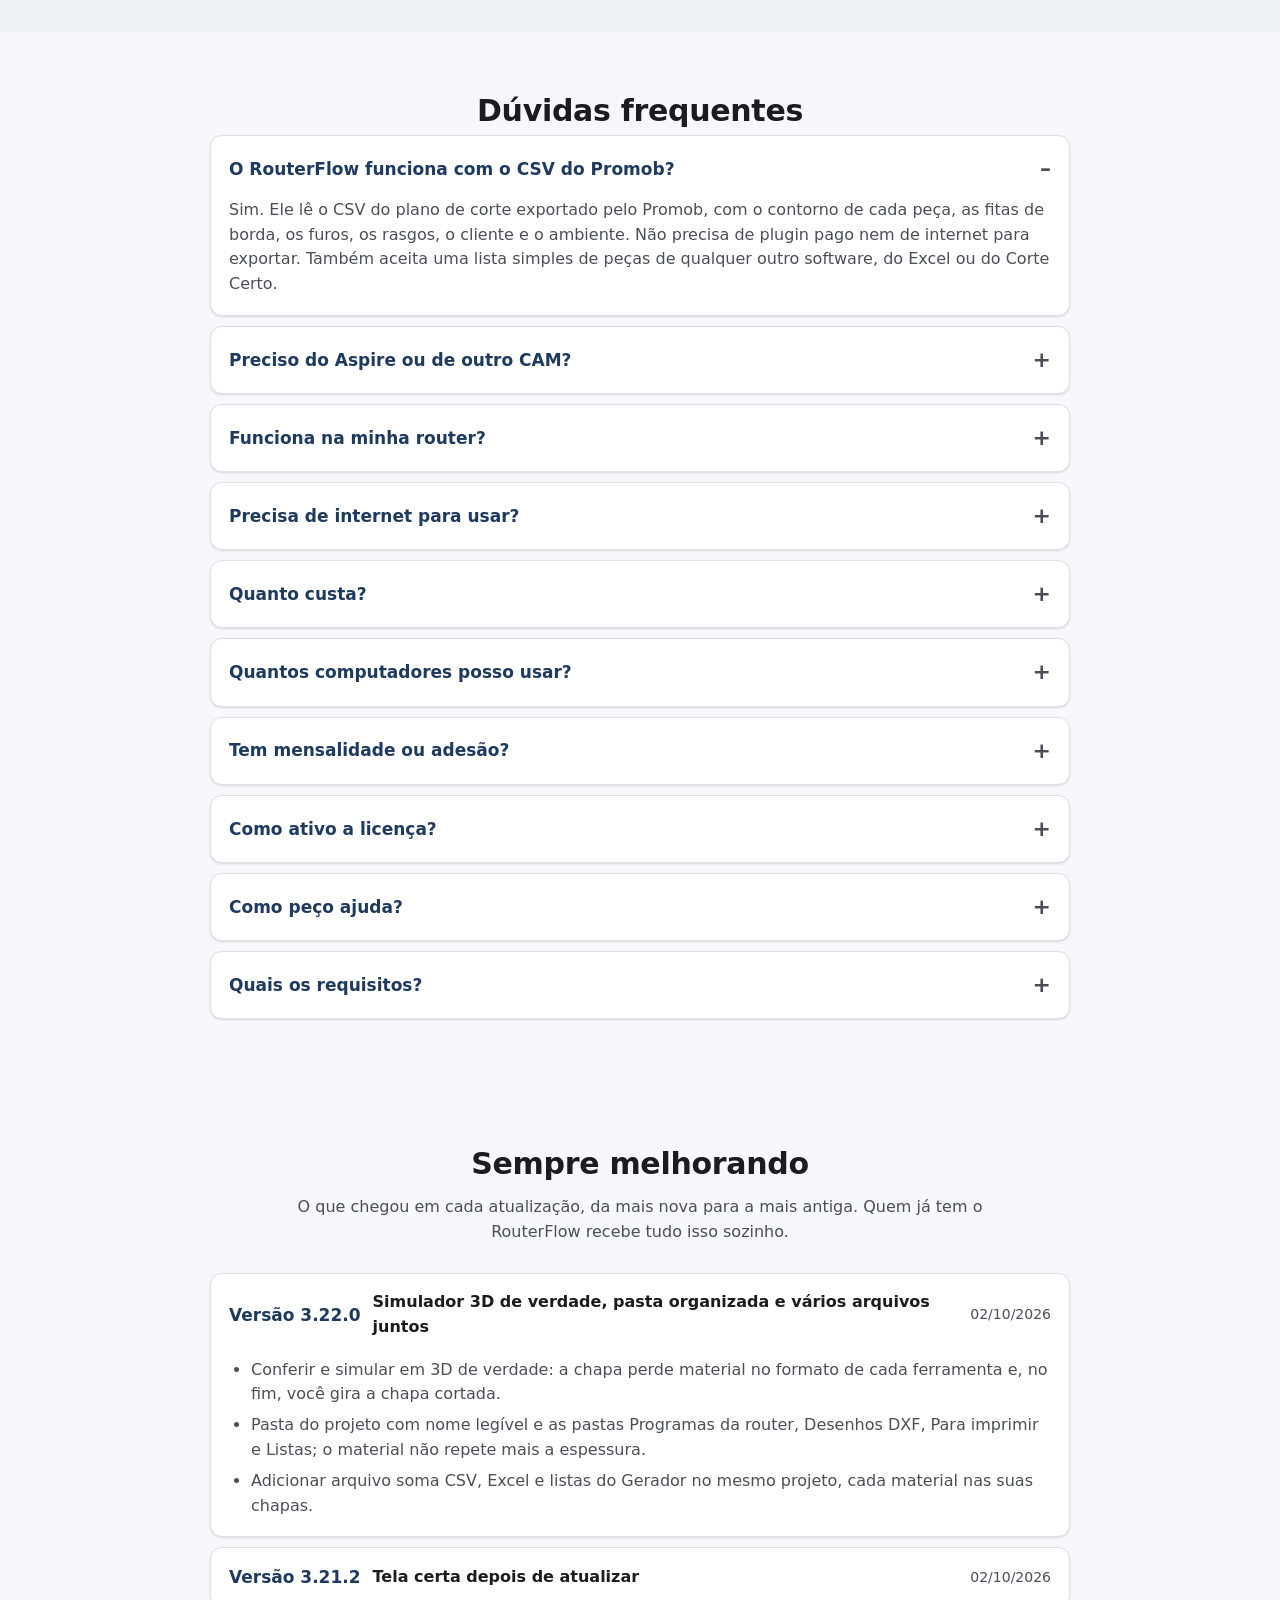
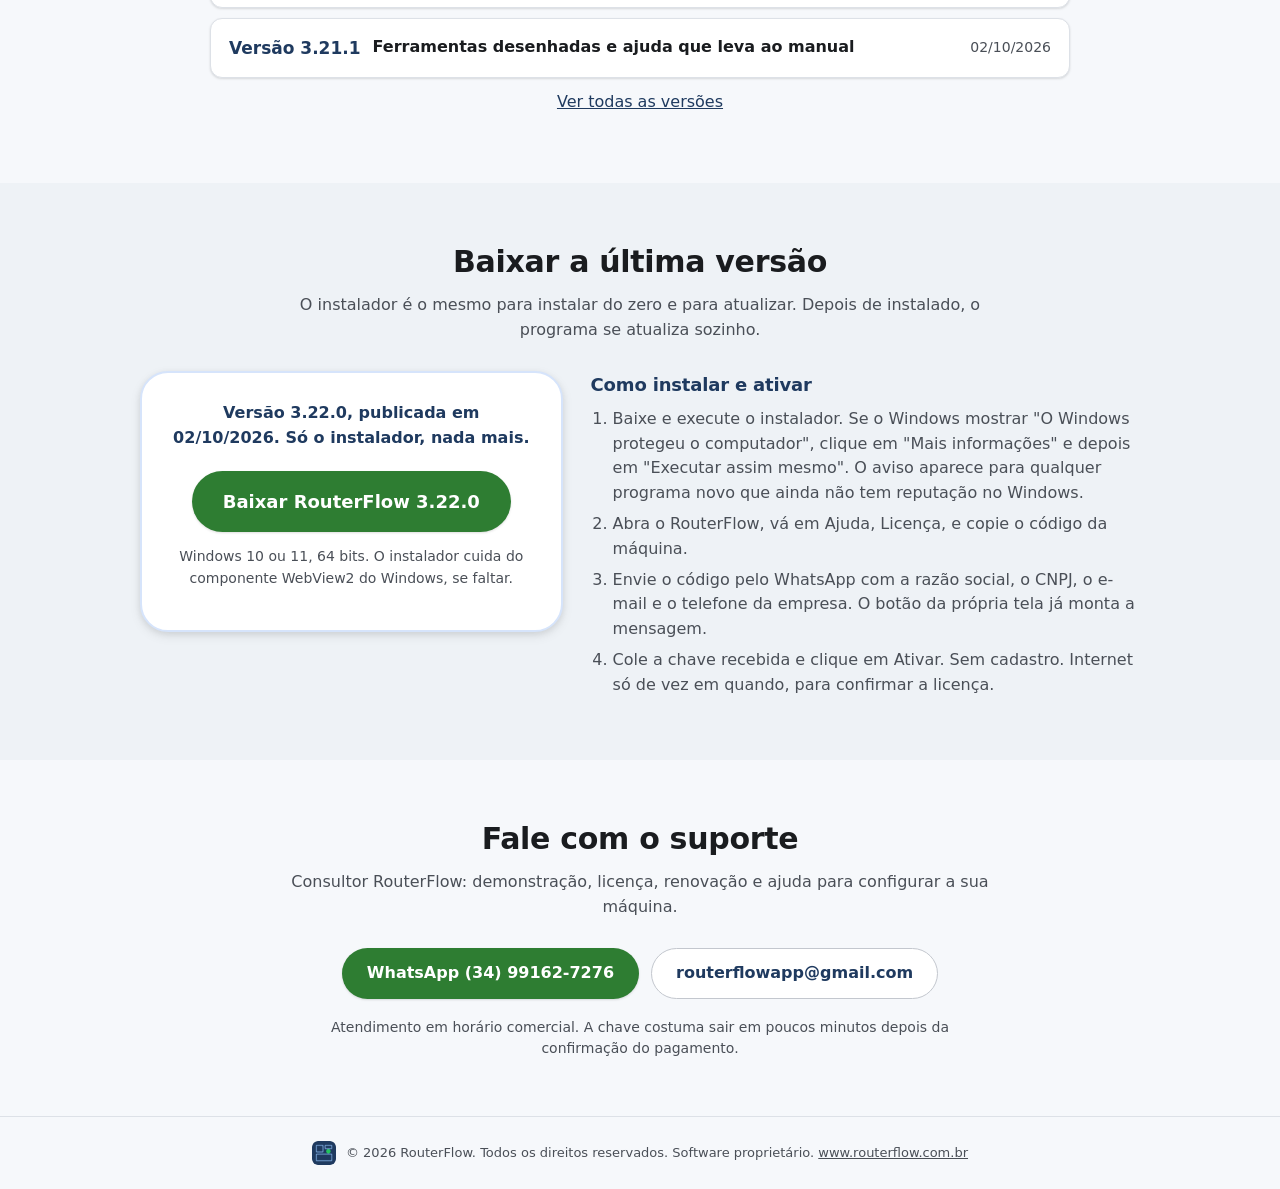
==== commit b3dfad5d: "Site 3.22.0: simulador 3D, pastas novas, novidades desde a 3.20.0; imagens refeitas Co-Authored-By: " ====
--- a/index.html
+++ b/index.html
@@ -387,9 +387,9 @@
   <p class="sub">O que chegou em cada atualização, da mais nova para a mais antiga. Quem já tem o RouterFlow recebe tudo isso sozinho.</p>
   <div class="news-list">
     <!-- novidades:inicio -->
-    <details open><summary><b>Versão 3.21.2</b><span class="news-t">Tela nova logo depois de atualizar e RouterFlow fixado na barra de tarefas</span><span class="news-d">02/10/2026</span></summary><ul><li>Depois de atualizar, a janela às vezes continuava mostrando a tela da versão anterior. Agora a tela é sempre a da versão instalada.</li><li>RouterFlow fixado na barra de tarefas abre sempre a versão instalada, também depois de atualizar. Quem fixou numa versão antiga: desafixe e fixe de novo com o RouterFlow aberto.</li><li>O título da janela ficou só RouterFlow; a versão continua no menu lateral.</li><li>Correções e melhorias internas.</li></ul></details>
-    <details><summary><b>Versão 3.21.1</b><span class="news-t">Ferramentas desenhadas e importar a configuração de outro computador</span><span class="news-d">02/10/2026</span></summary><ul><li>Configurações, Ferramentas: botão Ver as ferramentas desenhadas. Mostra cada posição do magazine com o desenho da ferramenta (fresa reta, broca, fresa V, ponta redonda, perfil, fresa invertida) nas medidas da tabela, o que o programa faz com ela e os alertas dela; posição pulada aparece como vazia.</li><li>No fim da mesma janela, os tipos de ferramenta desenhados e onde medir o diâmetro e o ângulo de cada um.</li><li>Ajuda mais perto: o ? de cada tópico das Configurações ganhou Ver no manual, com imagens, e o título de cada tela ganhou um ? que abre o manual no capítulo dela.</li><li>Configurações, Cópia de segurança: o Importar agora aceita também a configuração recebida pelo suporte e o .zip do Enviar ao suporte (antes dizia que o arquivo não era uma configuração).</li><li>Antes de aplicar, mostra de quem é o arquivo e pergunta: Testar como máquina nova (entra ao lado das suas máquinas, e você volta trocando a máquina no menu lateral) ou Substituir tudo.</li><li>Substituir tudo guarda antes a sua configuração na pasta das cópias, com o nome antes_de_importar.</li><li>Ferramentas: os tipos têm o mesmo nome no seletor, no quadro, nos alertas, nos avisos do projeto e no manual (Fresa reta, Broca, Fresa V, Ponta redonda, Fresa de perfil, Fresa invertida).</li><li>Fresa invertida cadastrada sem ângulo aparece com o campo vazio e o alerta, em vez de mostrar 35 sem você ter escolhido. A de fábrica (T8) passou a ser de 45 graus.</li><li>Correções e melhorias internas.</li></ul></details>
-    <details><summary><b>Versão 3.21.0</b><span class="news-t">Ferramentas explicadas e conferidas, e como a router faz cada peça</span><span class="news-d">02/10/2026</span></summary><ul><li>Configurações, Ferramentas: o quadro O que cada ferramenta faz mostra qual ferramenta da sua tabela o programa usa no contorno, nos rebaixos, nos furos, no chanfro 45, na parede invertida da cava e nos frisos, e o que falta, com o botão Adicionar.</li><li>A tabela é conferida enquanto você digita: número repetido ou sem número, fresa invertida cadastrada como fresa reta, contorno automático pegando uma fresa grande, ferramenta sem ângulo. O Projeto avisa antes de gerar quando a tabela tem erro.</li><li>Explicado na tela e no manual: o número T é a posição da ferramenta no magazine da router (M6 T4, G43 H4).</li><li>Ao trocar uma ferramenta para Fresa invertida, o campo Ângulo agora fica liberado (antes era apagado e o programa usava 35 graus).</li><li>Gerador de peças: o quadro Como a router faz lista as etapas da peça na ordem do programa, com a ferramenta de cada uma.</li><li>Prévia 3D: botão Nomes, com o número de cada peça e a legenda; no Explodido mostra onde vai cada peça.</li><li>Conferir e simular: a passada da fresa invertida aparece como etapa própria, Parede invertida, e o passo a passo mostra cada troca de ferramenta.</li></ul></details>
+    <details open><summary><b>Versão 3.22.0</b><span class="news-t">Simulador 3D de verdade, pasta organizada e vários arquivos juntos</span><span class="news-d">02/10/2026</span></summary><ul><li>Conferir e simular em 3D de verdade: a chapa perde material no formato de cada ferramenta e, no fim, você gira a chapa cortada.</li><li>Pasta do projeto com nome legível e as pastas Programas da router, Desenhos DXF, Para imprimir e Listas; o material não repete mais a espessura.</li><li>Adicionar arquivo soma CSV, Excel e listas do Gerador no mesmo projeto, cada material nas suas chapas.</li></ul></details>
+    <details><summary><b>Versão 3.21.2</b><span class="news-t">Tela certa depois de atualizar</span><span class="news-d">02/10/2026</span></summary><ul><li>Depois de atualizar, a janela mostra sempre a tela da versão nova.</li><li>O RouterFlow fixado na barra de tarefas abre sempre a versão instalada. Quem fixou antes: desafixe e fixe de novo.</li></ul></details>
+    <details><summary><b>Versão 3.21.1</b><span class="news-t">Ferramentas desenhadas e ajuda que leva ao manual</span><span class="news-d">02/10/2026</span></summary><ul><li>Ferramentas: o botão Ver as ferramentas desenhadas mostra cada posição do magazine com o desenho e o que o programa faz com ela.</li><li>O ? de cada tópico e de cada tela abre o manual no lugar certo.</li><li>Importar configuração de outro computador como máquina nova, sem perder a sua.</li></ul></details>
     <p class="news-all"><a href="novidades.html">Ver todas as versões</a></p>
     <!-- novidades:fim -->
   </div>
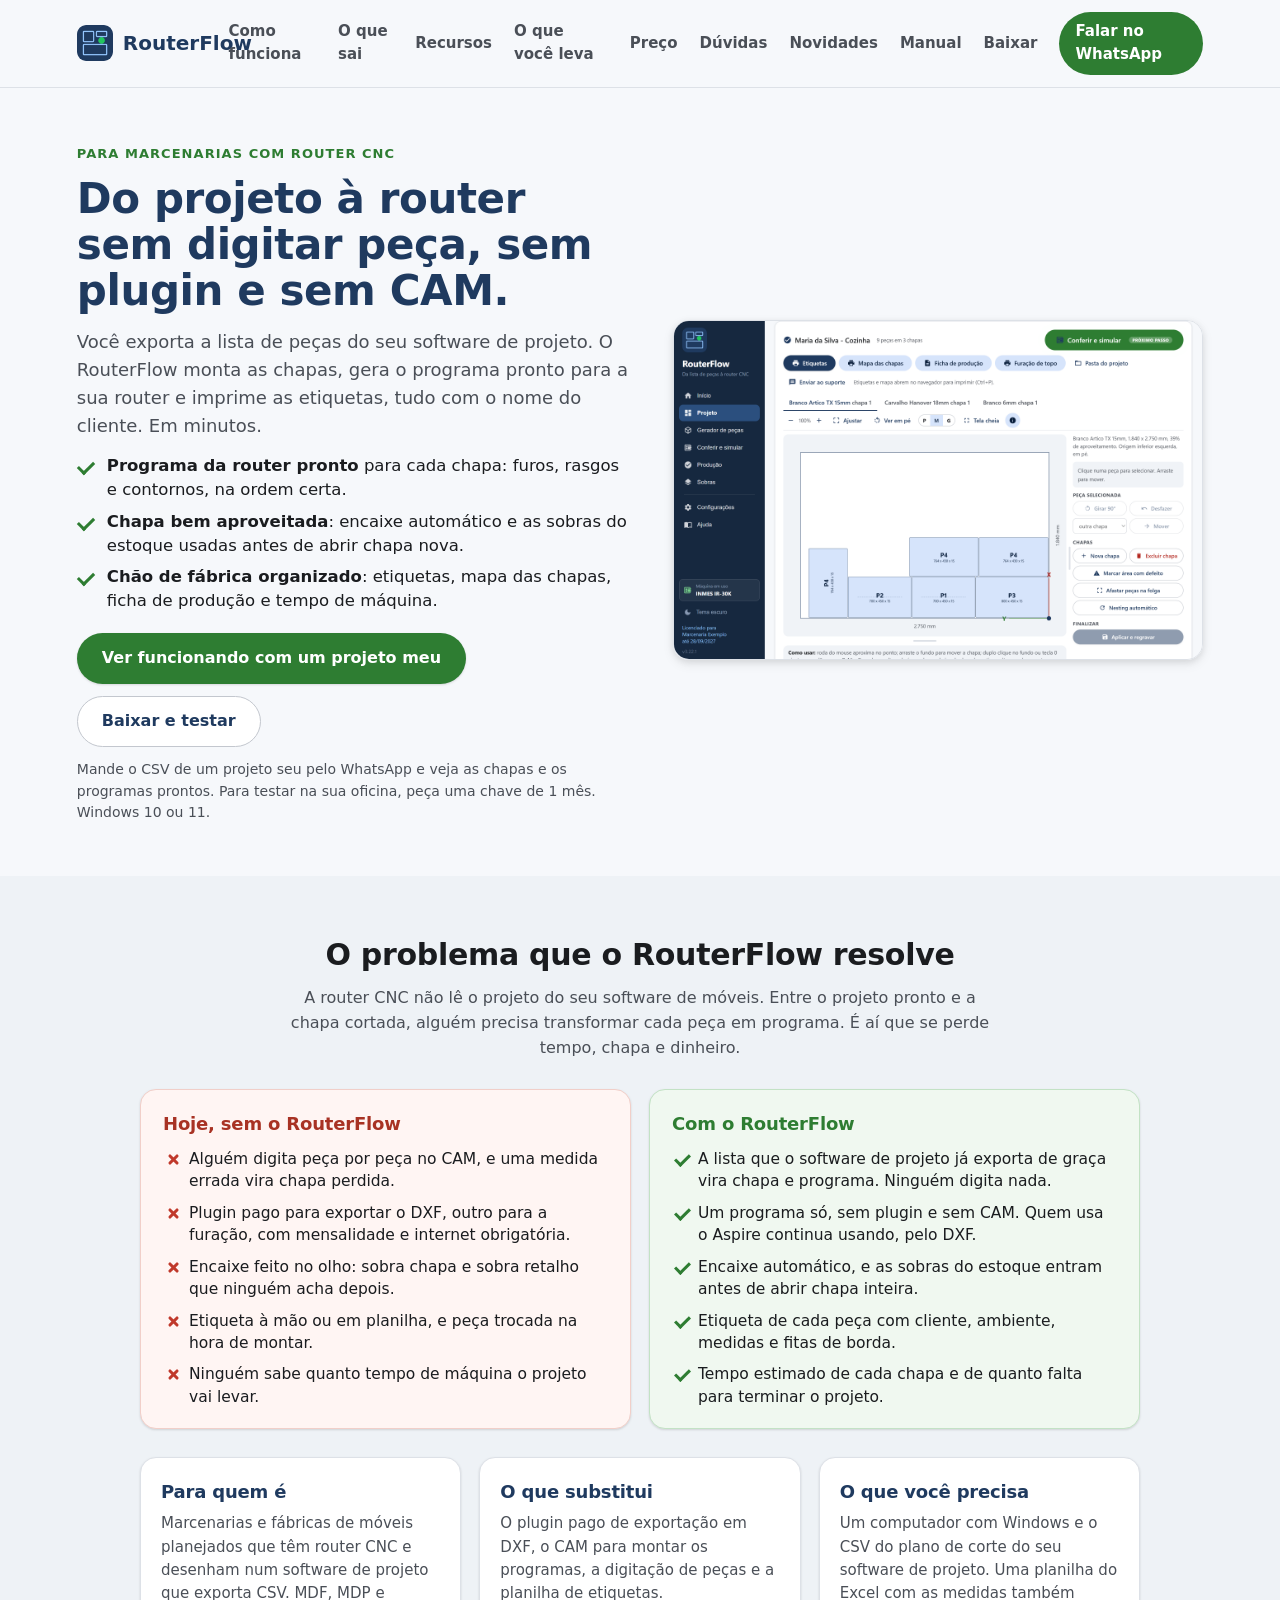
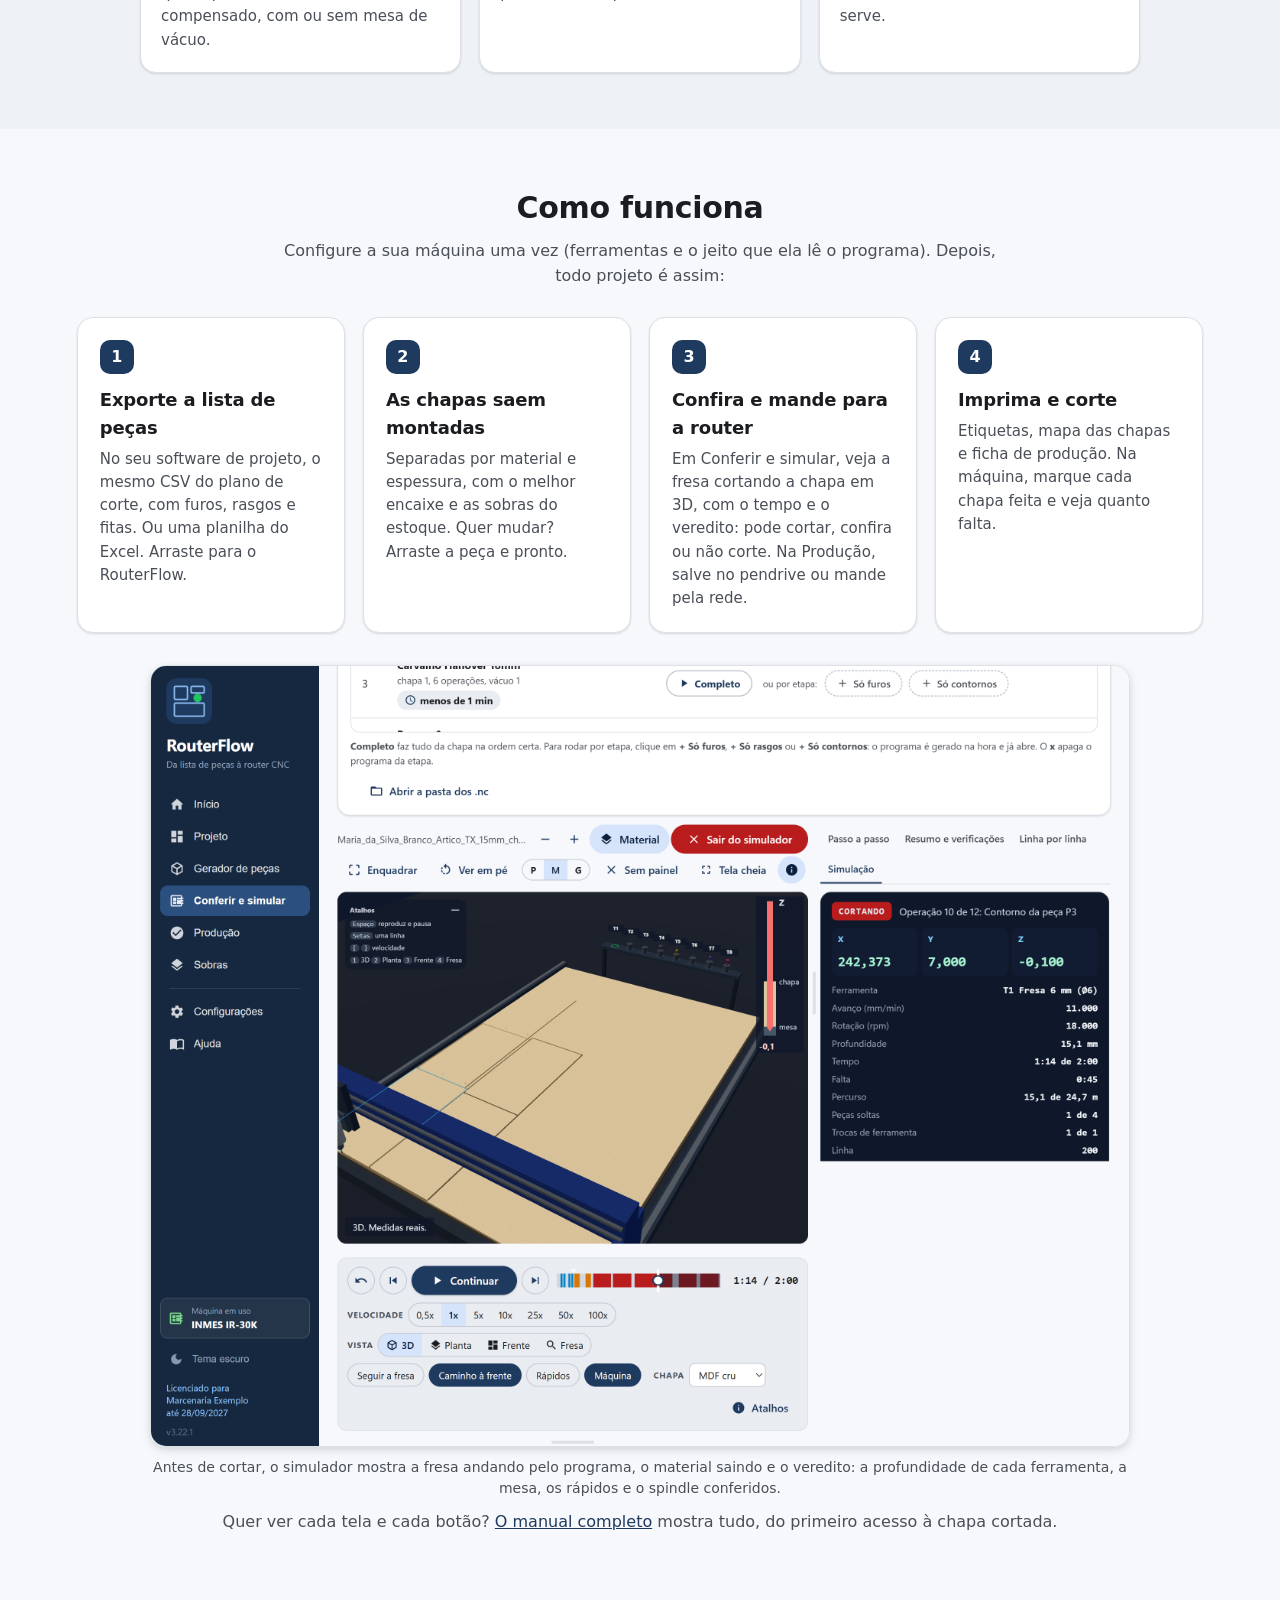
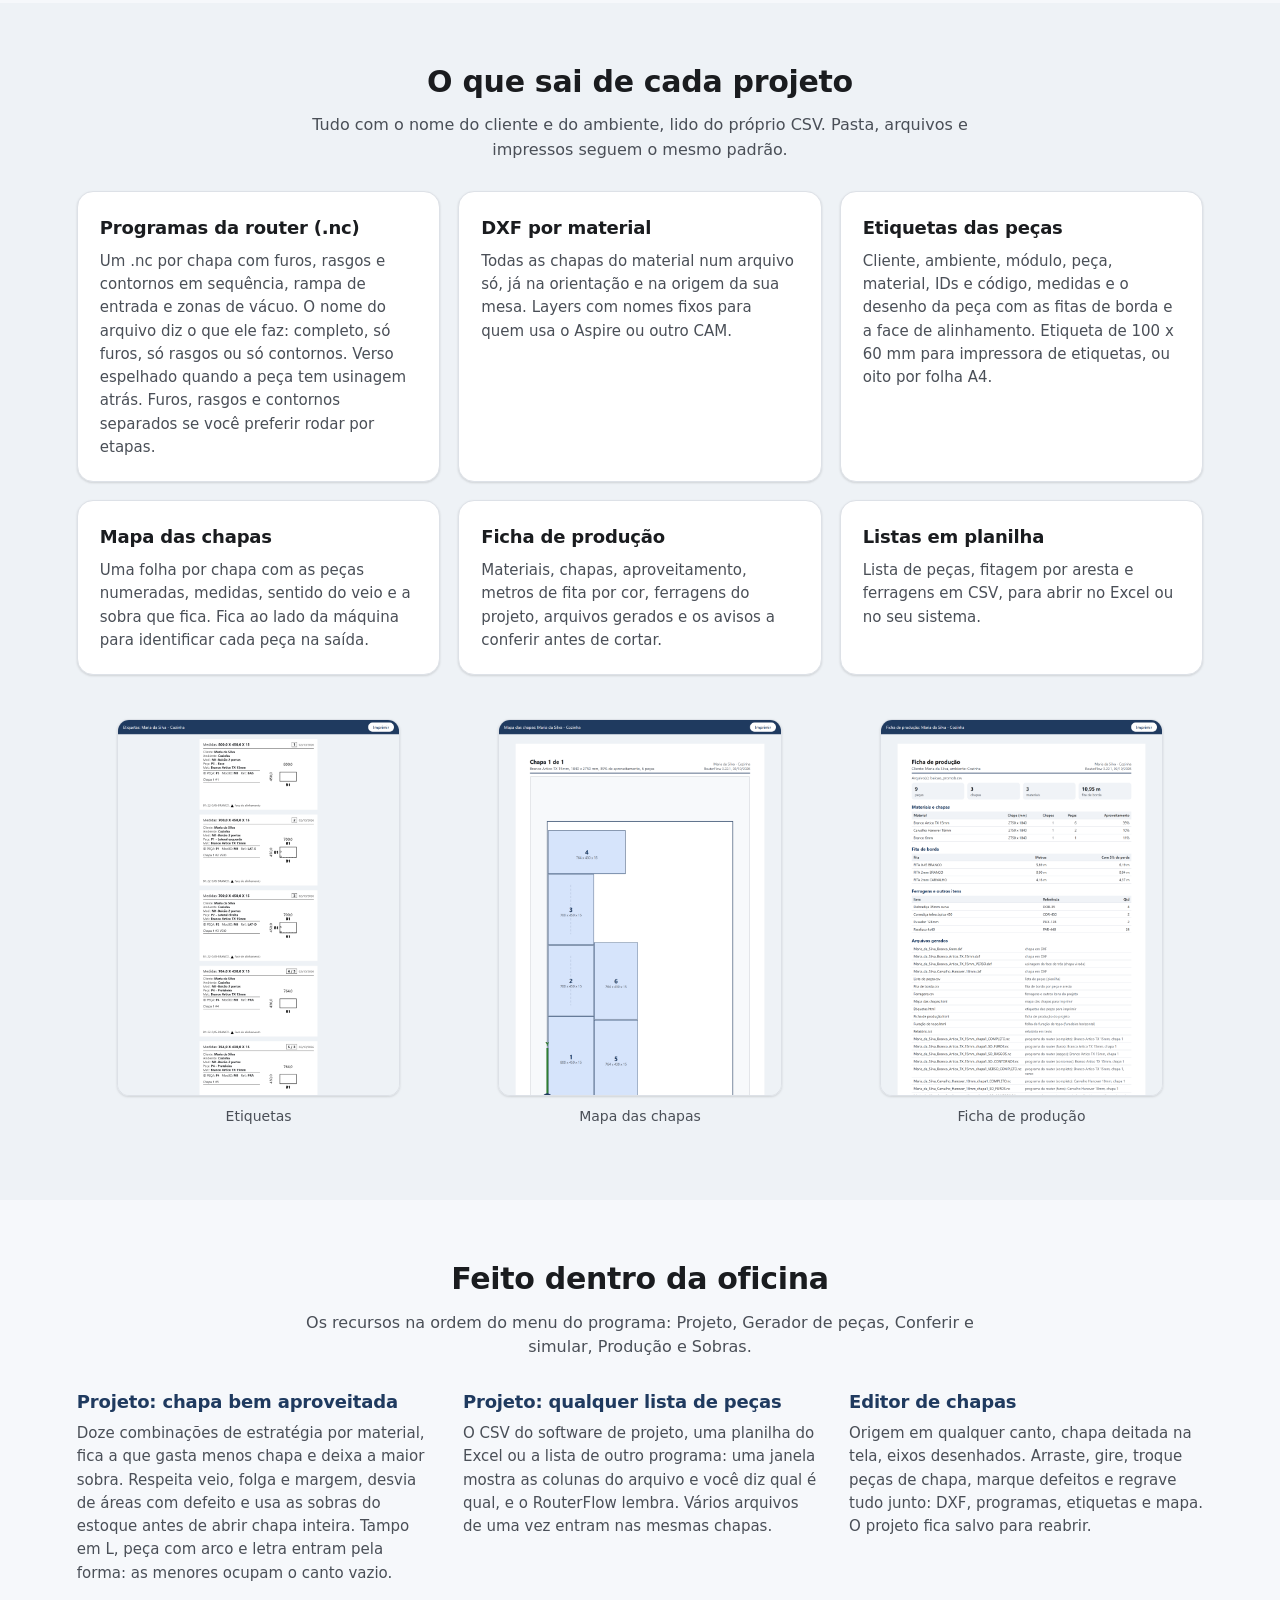
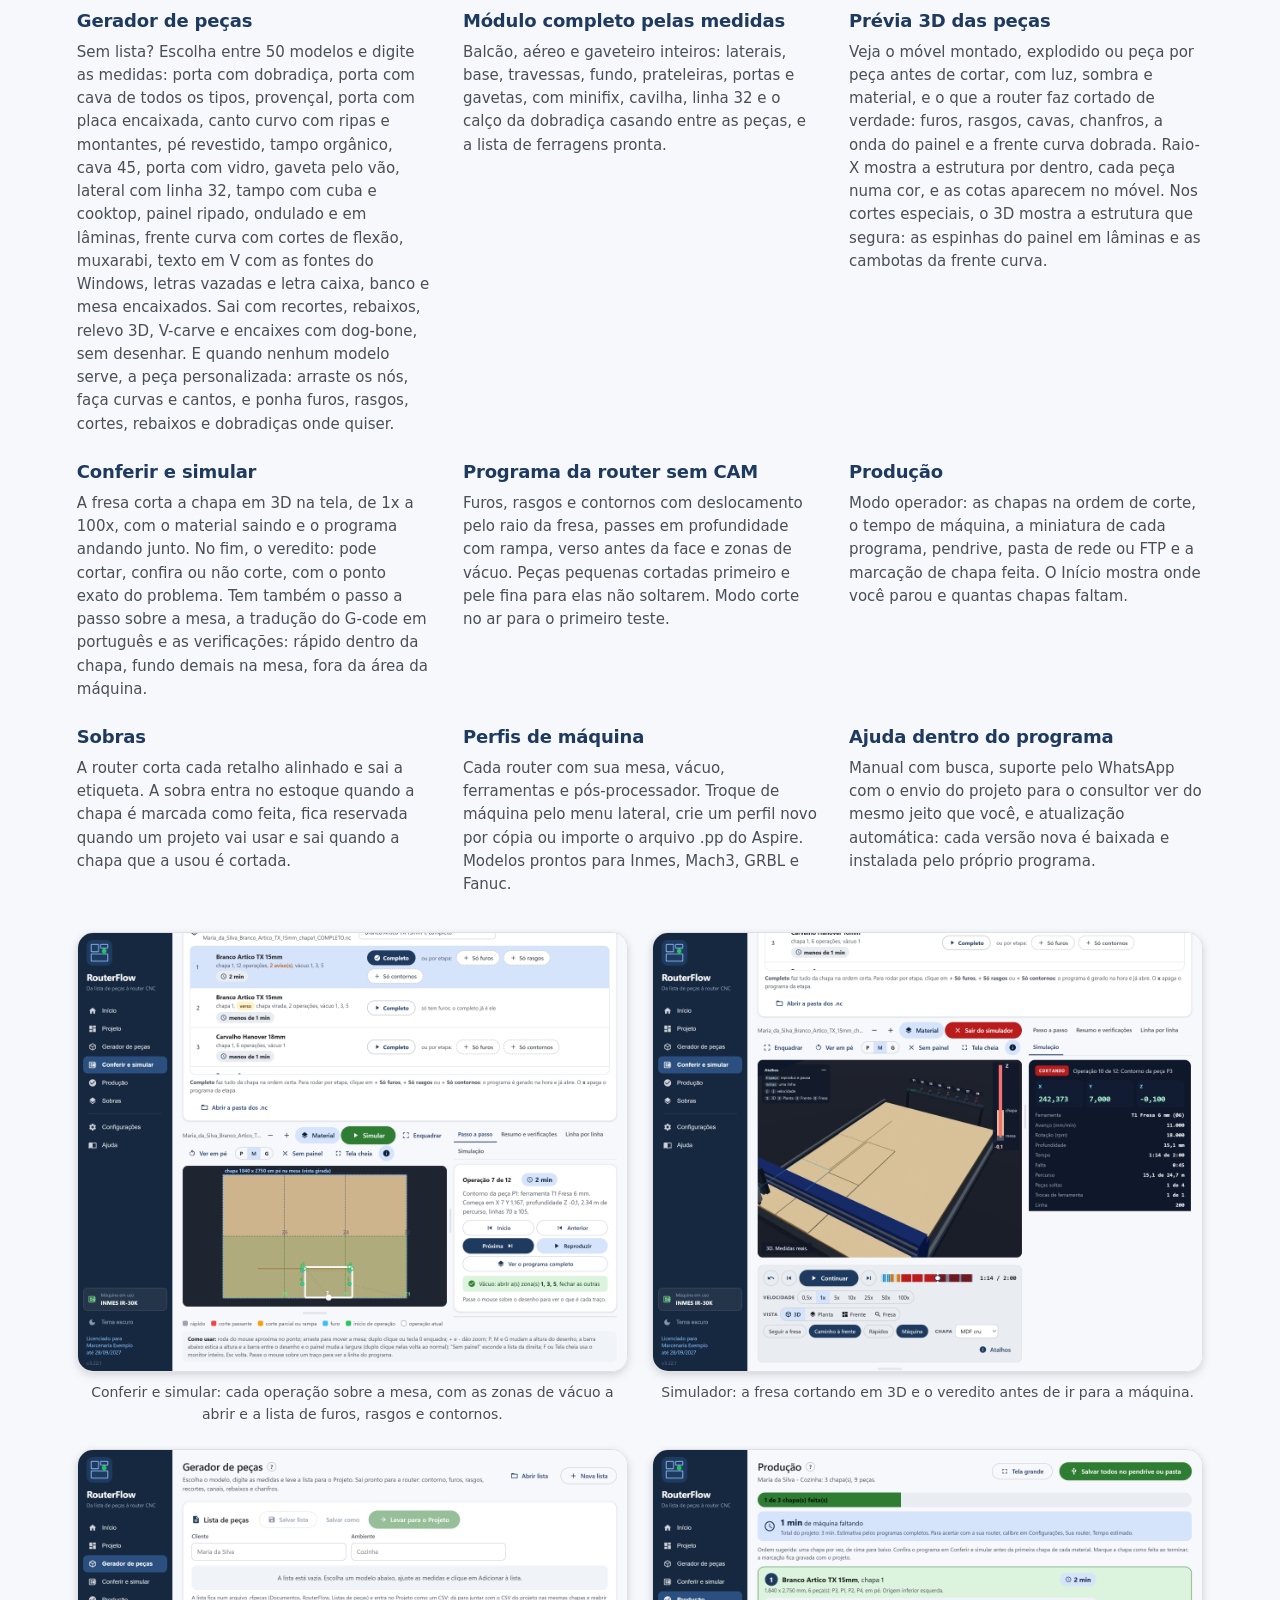
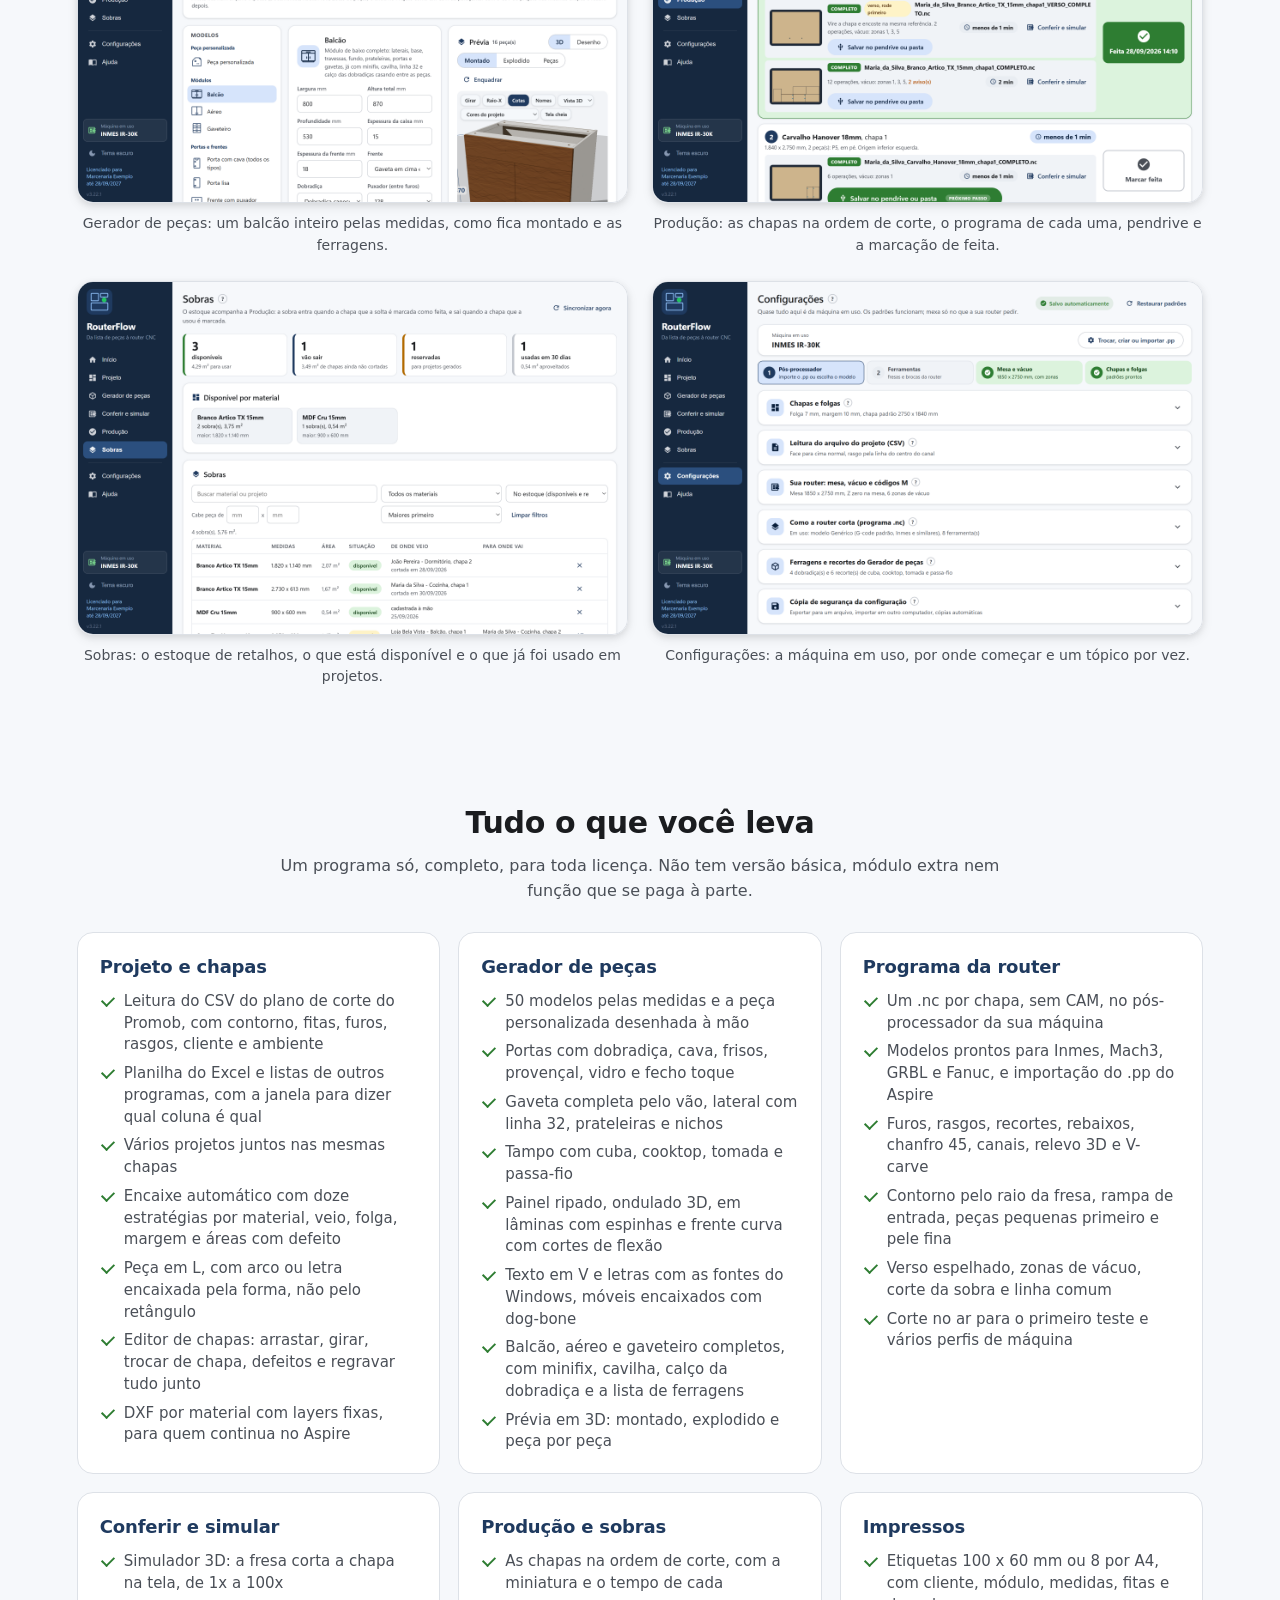
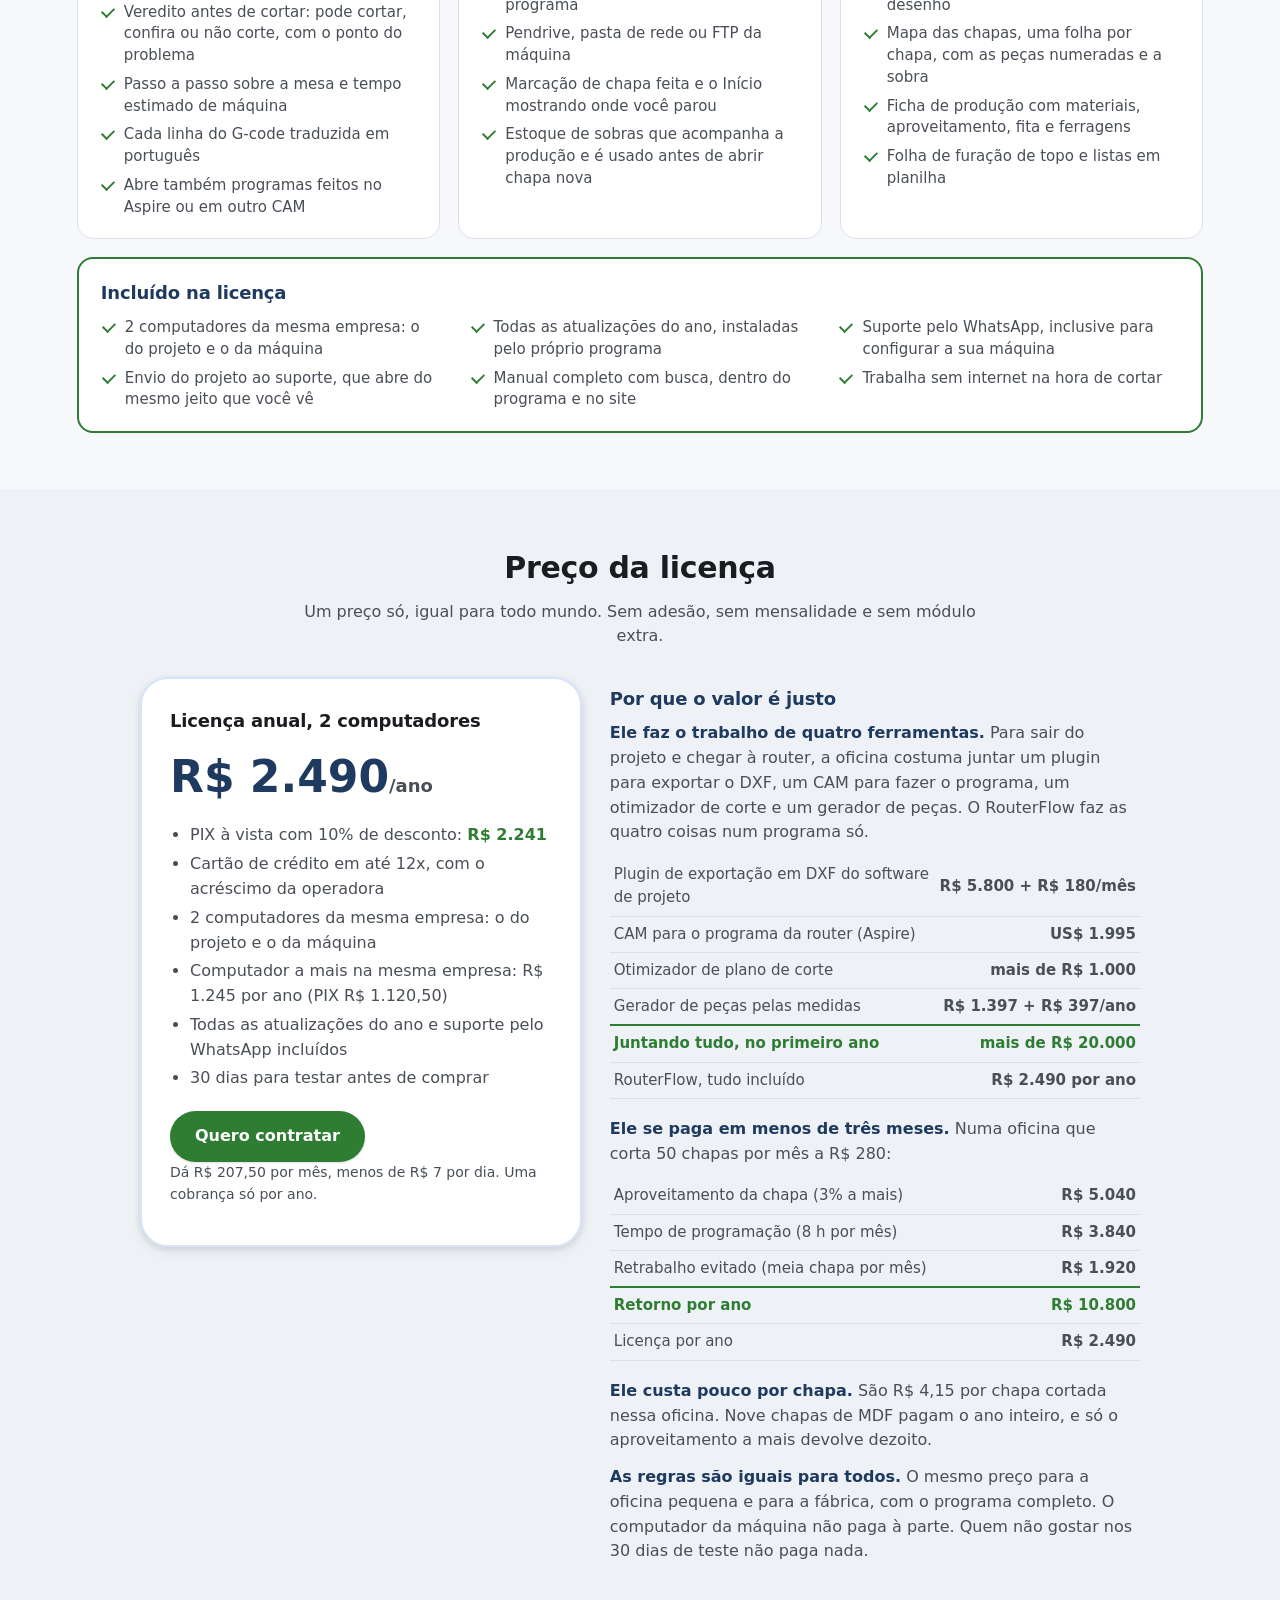
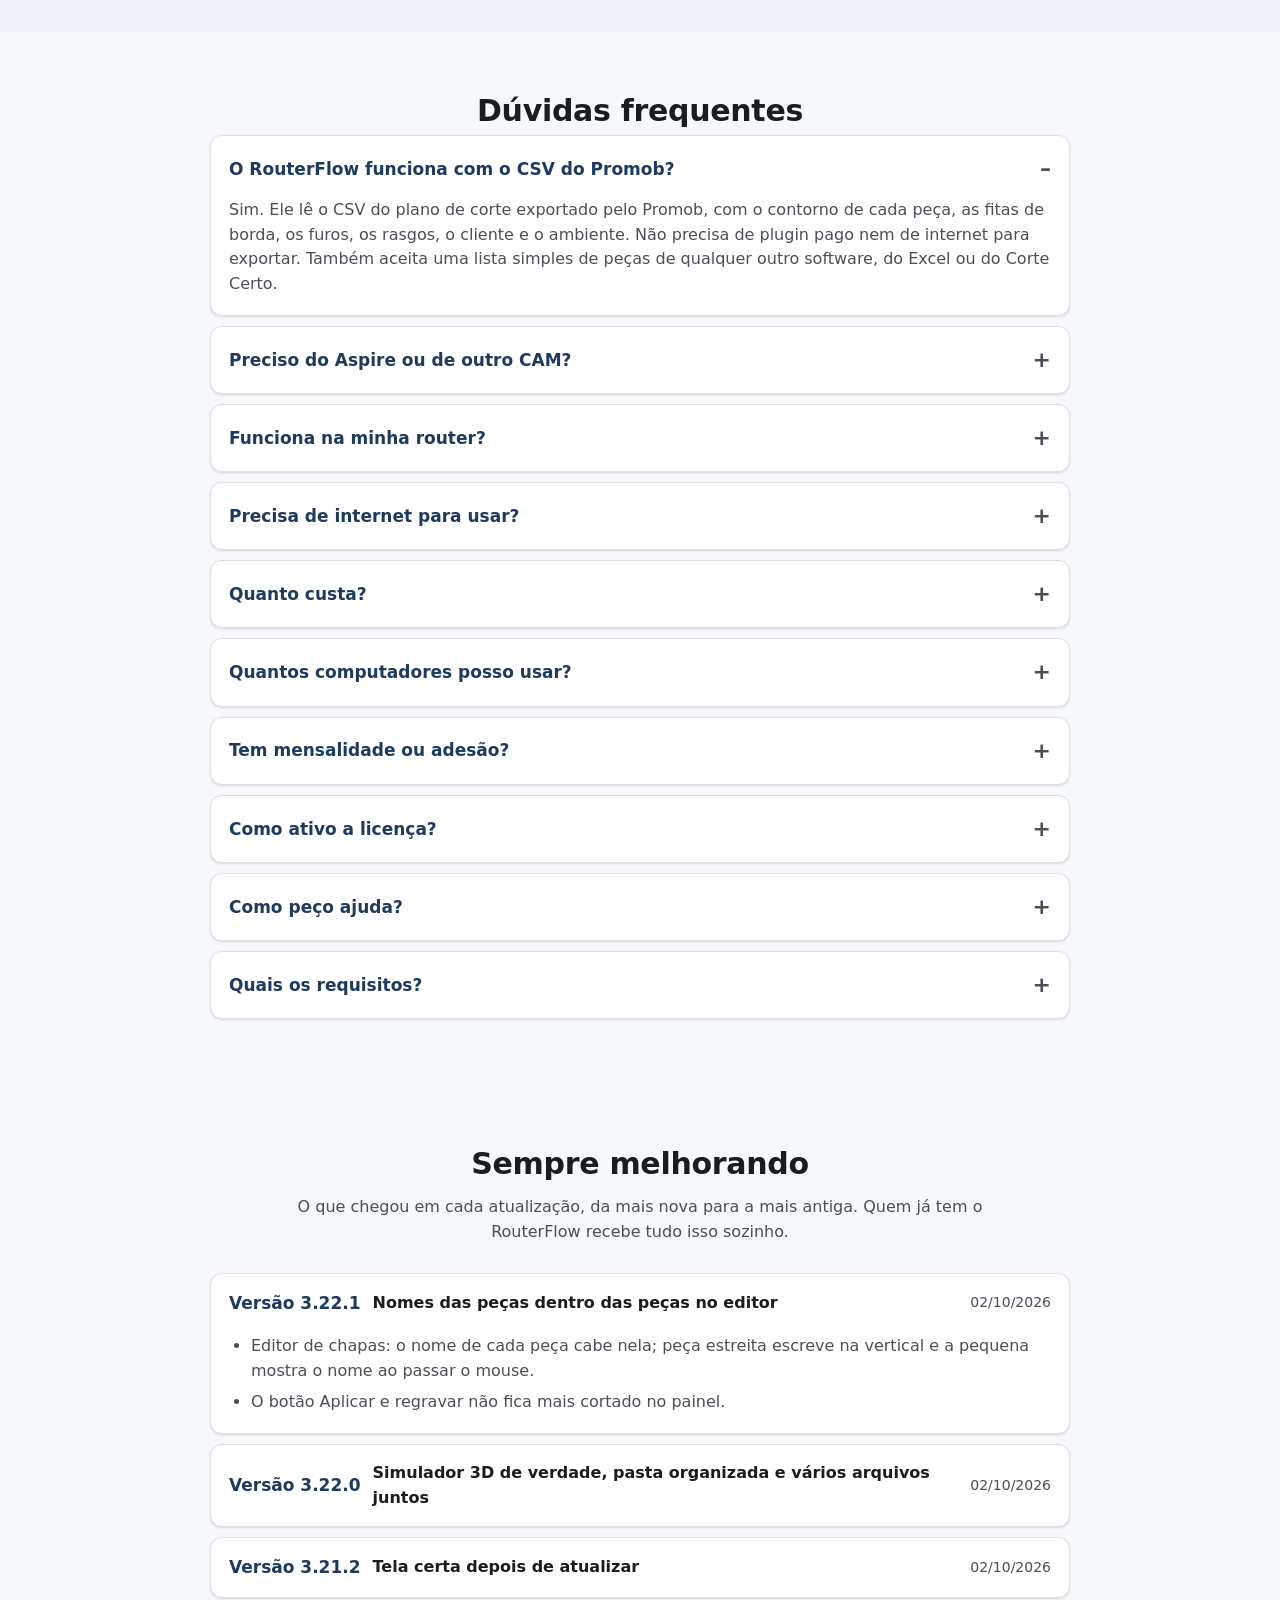
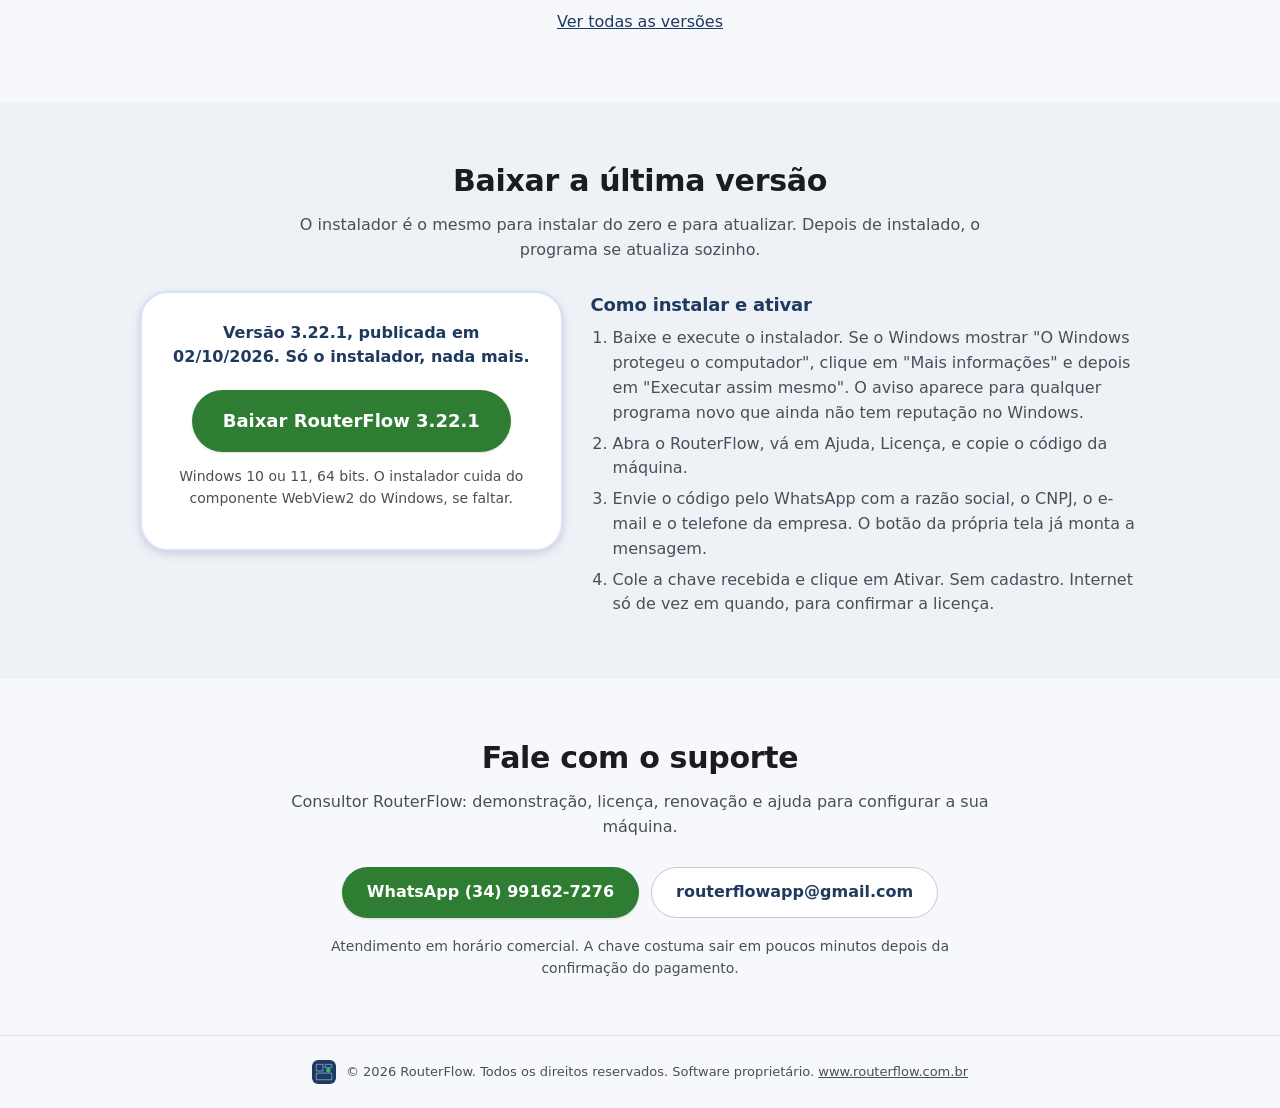
==== commit 573a9629: "Site 3.22.1: novidades e imagens Co-Authored-By: Claude Opus 5.5 <noreply@anthropic.com>" ====
--- a/index.html
+++ b/index.html
@@ -387,9 +387,9 @@
   <p class="sub">O que chegou em cada atualização, da mais nova para a mais antiga. Quem já tem o RouterFlow recebe tudo isso sozinho.</p>
   <div class="news-list">
     <!-- novidades:inicio -->
-    <details open><summary><b>Versão 3.22.0</b><span class="news-t">Simulador 3D de verdade, pasta organizada e vários arquivos juntos</span><span class="news-d">02/10/2026</span></summary><ul><li>Conferir e simular em 3D de verdade: a chapa perde material no formato de cada ferramenta e, no fim, você gira a chapa cortada.</li><li>Pasta do projeto com nome legível e as pastas Programas da router, Desenhos DXF, Para imprimir e Listas; o material não repete mais a espessura.</li><li>Adicionar arquivo soma CSV, Excel e listas do Gerador no mesmo projeto, cada material nas suas chapas.</li></ul></details>
+    <details open><summary><b>Versão 3.22.1</b><span class="news-t">Nomes das peças dentro das peças no editor</span><span class="news-d">02/10/2026</span></summary><ul><li>Editor de chapas: o nome de cada peça cabe nela; peça estreita escreve na vertical e a pequena mostra o nome ao passar o mouse.</li><li>O botão Aplicar e regravar não fica mais cortado no painel.</li></ul></details>
+    <details><summary><b>Versão 3.22.0</b><span class="news-t">Simulador 3D de verdade, pasta organizada e vários arquivos juntos</span><span class="news-d">02/10/2026</span></summary><ul><li>Conferir e simular em 3D de verdade: a chapa perde material no formato de cada ferramenta e, no fim, você gira a chapa cortada.</li><li>Pasta do projeto com nome legível e as pastas Programas da router, Desenhos DXF, Para imprimir e Listas; o material não repete mais a espessura.</li><li>Adicionar arquivo soma CSV, Excel e listas do Gerador no mesmo projeto, cada material nas suas chapas.</li></ul></details>
     <details><summary><b>Versão 3.21.2</b><span class="news-t">Tela certa depois de atualizar</span><span class="news-d">02/10/2026</span></summary><ul><li>Depois de atualizar, a janela mostra sempre a tela da versão nova.</li><li>O RouterFlow fixado na barra de tarefas abre sempre a versão instalada. Quem fixou antes: desafixe e fixe de novo.</li></ul></details>
-    <details><summary><b>Versão 3.21.1</b><span class="news-t">Ferramentas desenhadas e ajuda que leva ao manual</span><span class="news-d">02/10/2026</span></summary><ul><li>Ferramentas: o botão Ver as ferramentas desenhadas mostra cada posição do magazine com o desenho e o que o programa faz com ela.</li><li>O ? de cada tópico e de cada tela abre o manual no lugar certo.</li><li>Importar configuração de outro computador como máquina nova, sem perder a sua.</li></ul></details>
     <p class="news-all"><a href="novidades.html">Ver todas as versões</a></p>
     <!-- novidades:fim -->
   </div>
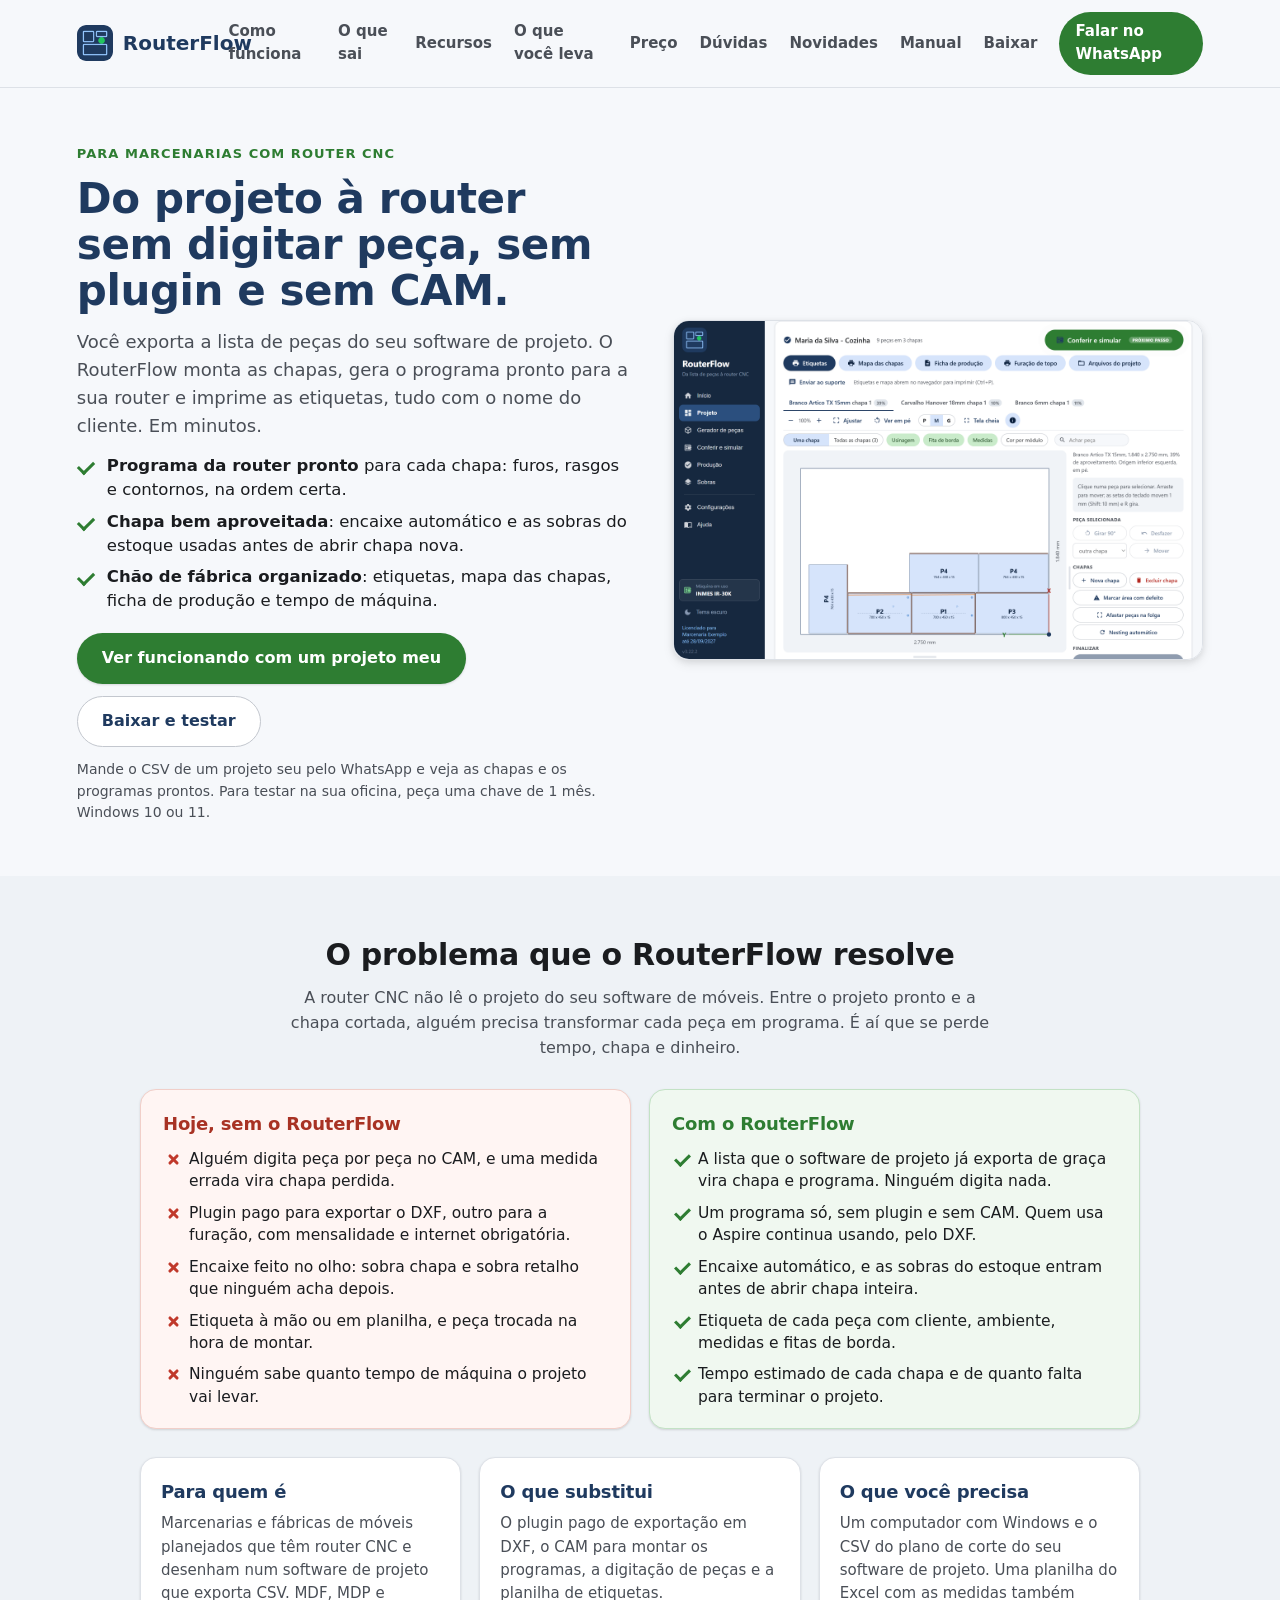
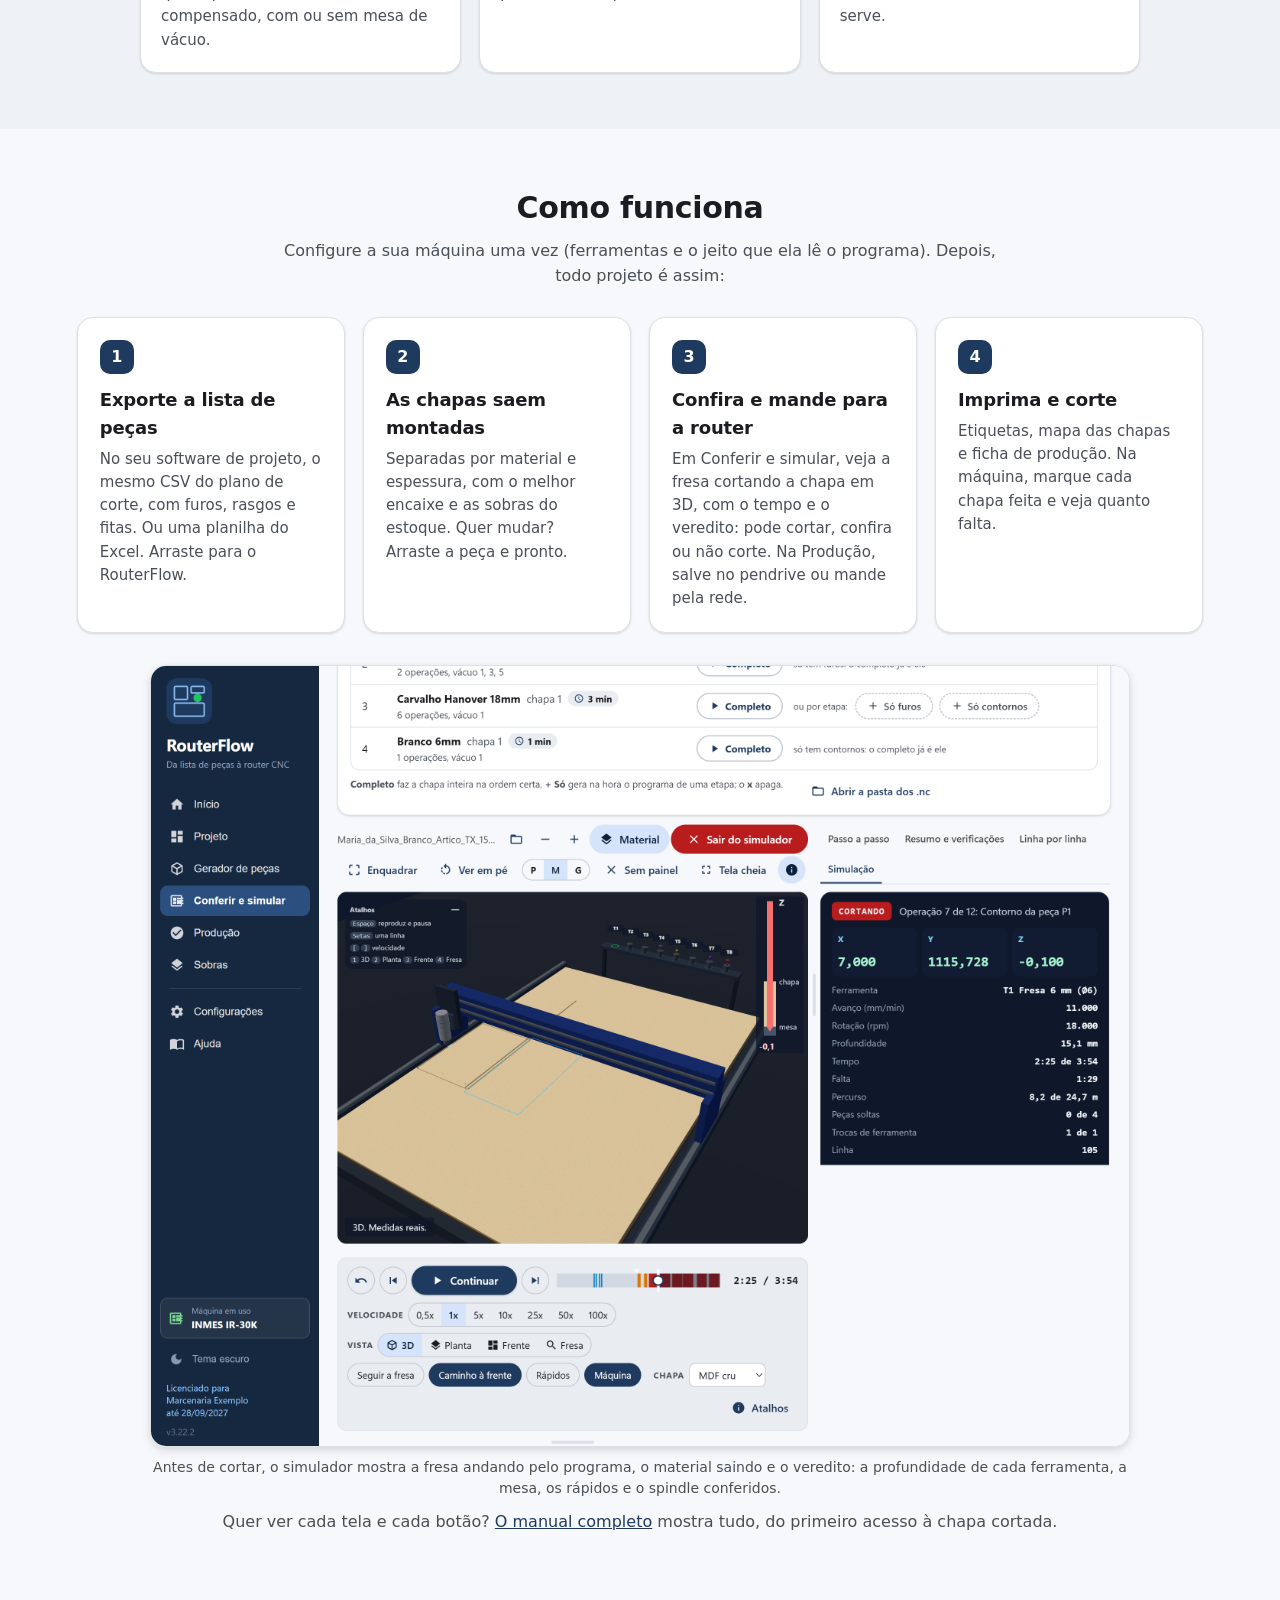
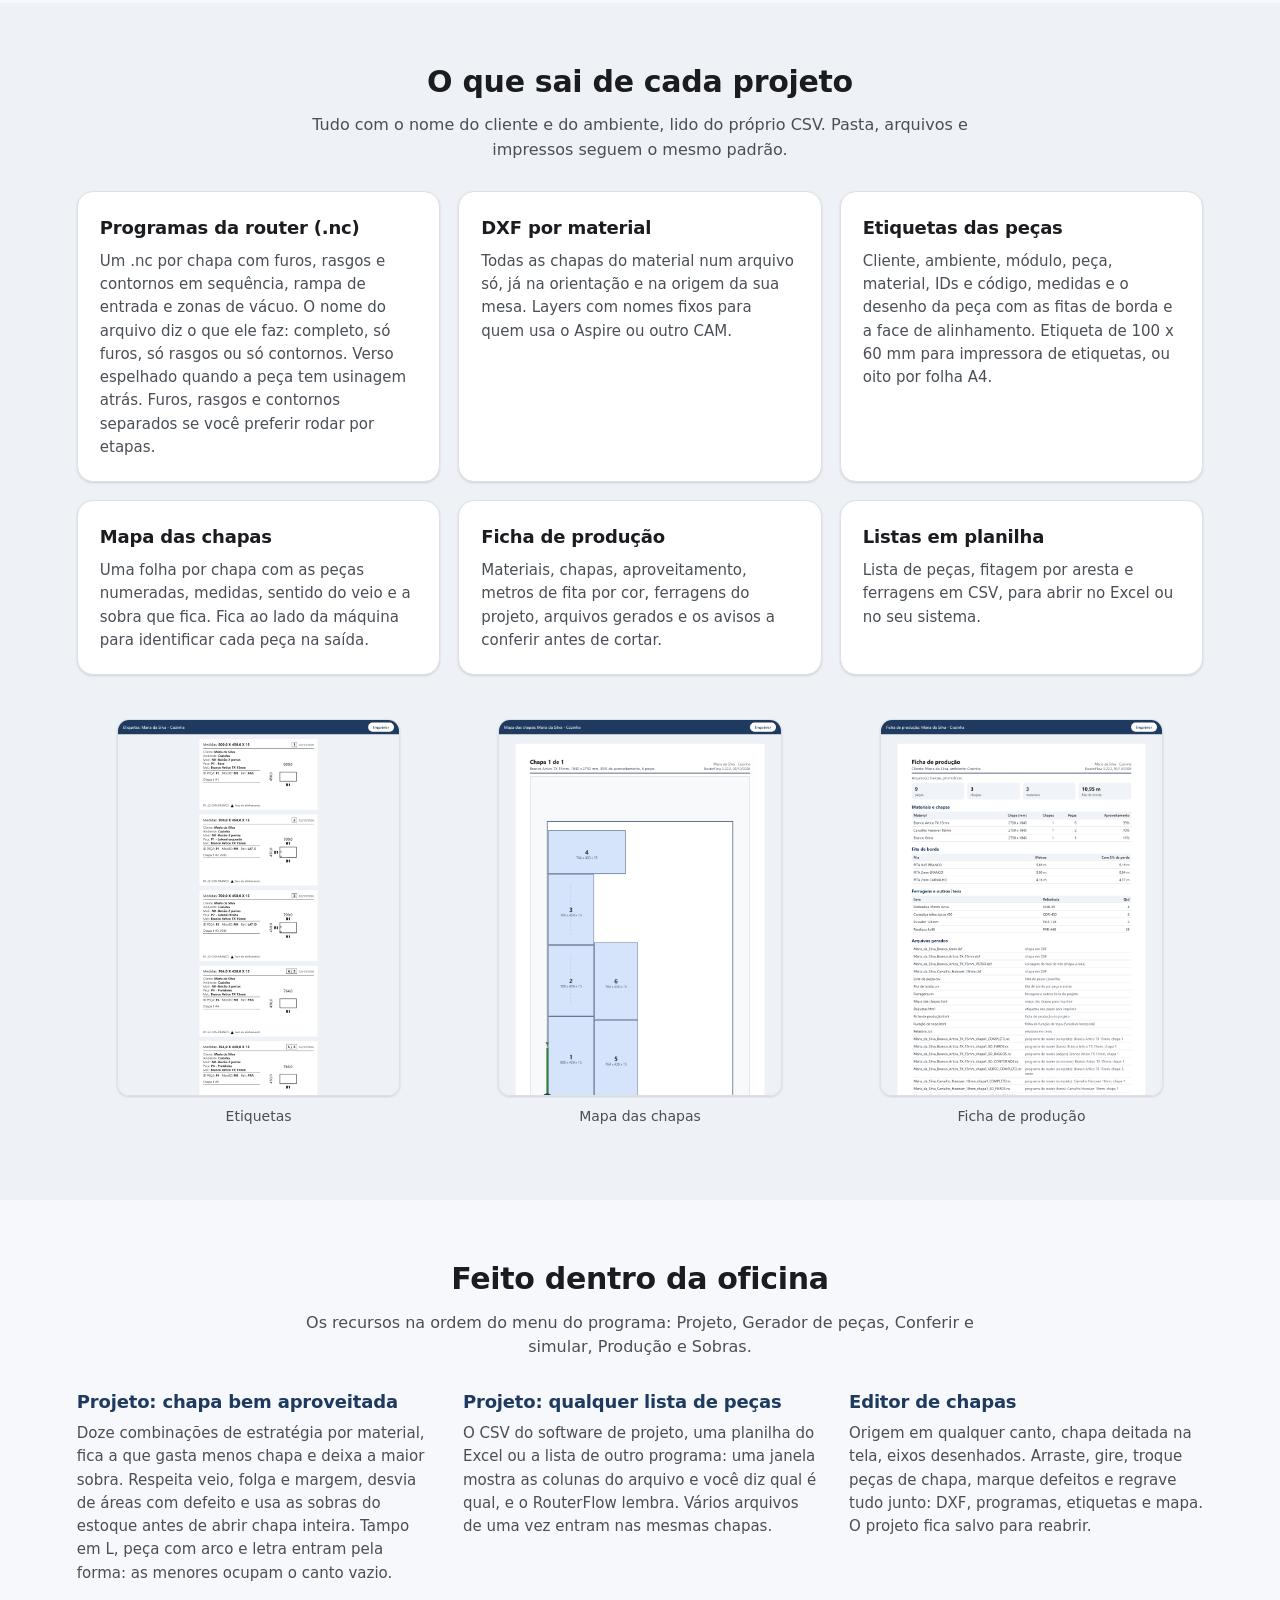
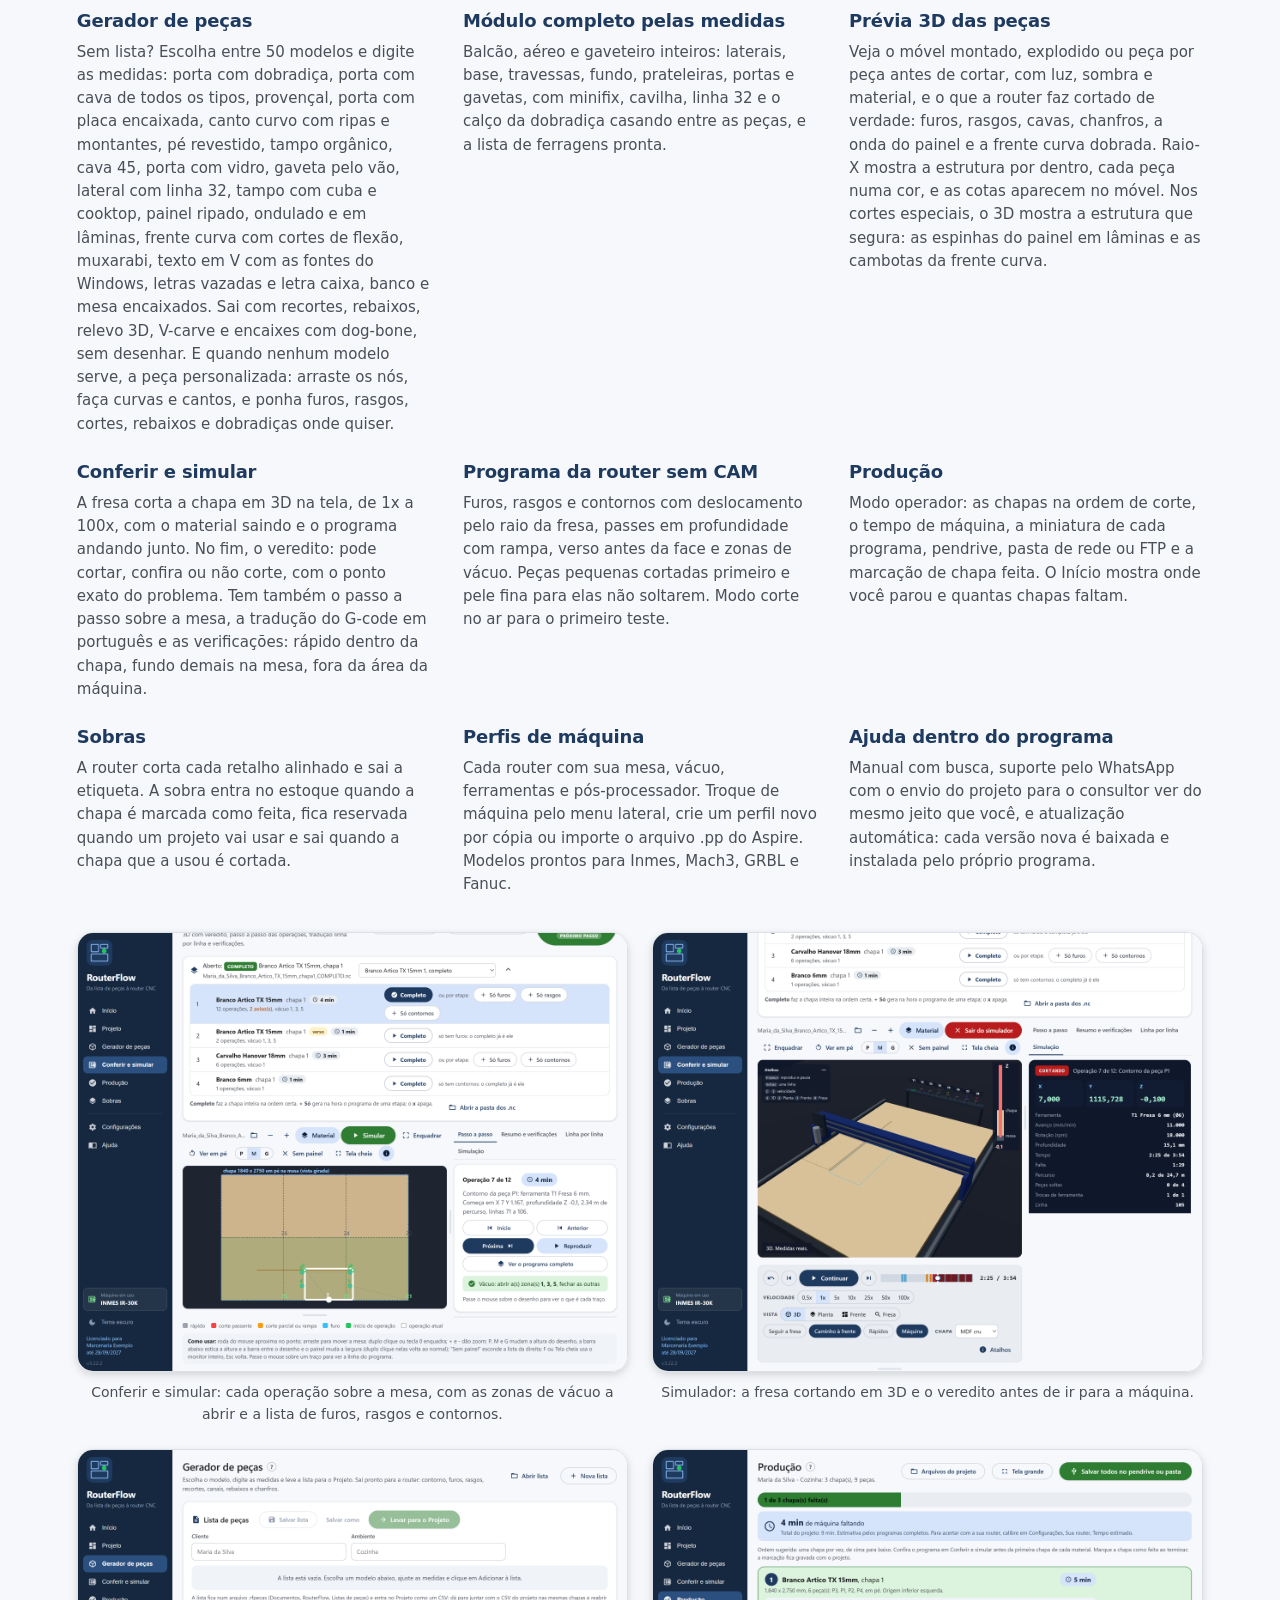
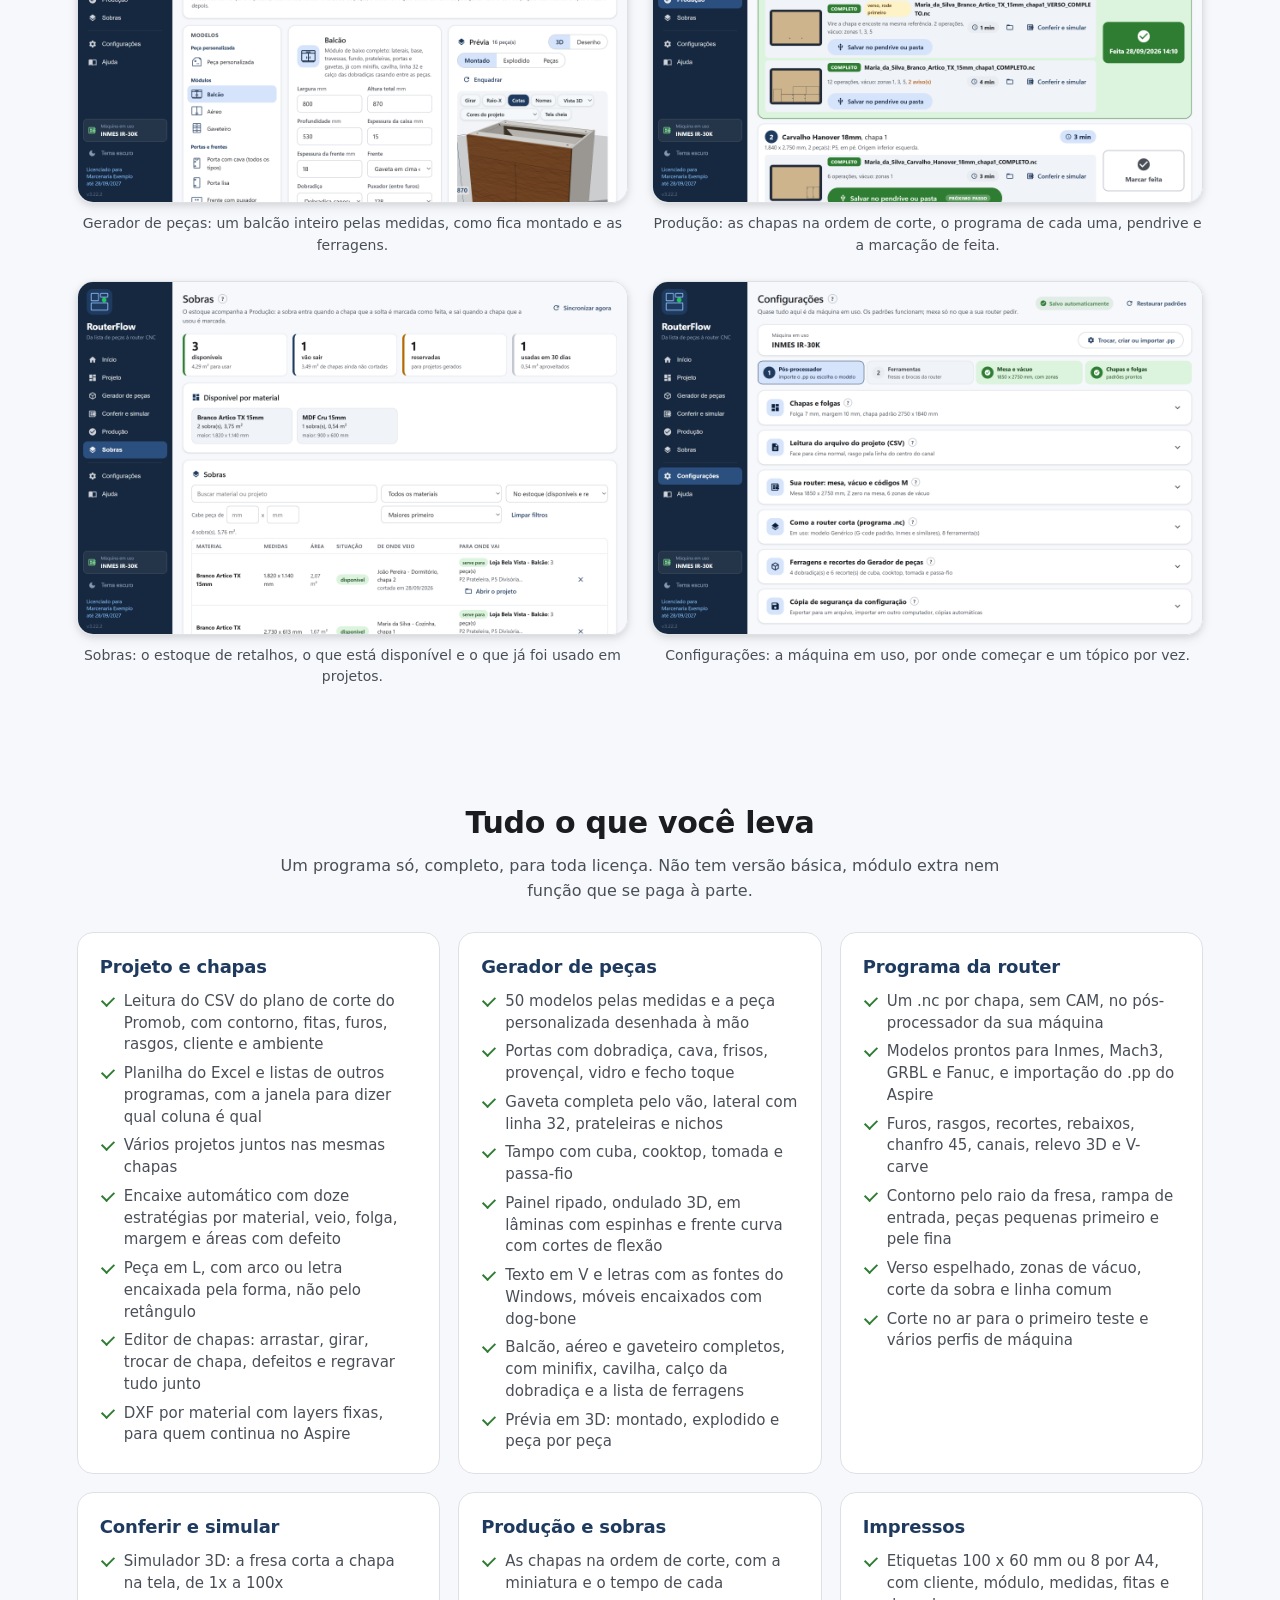
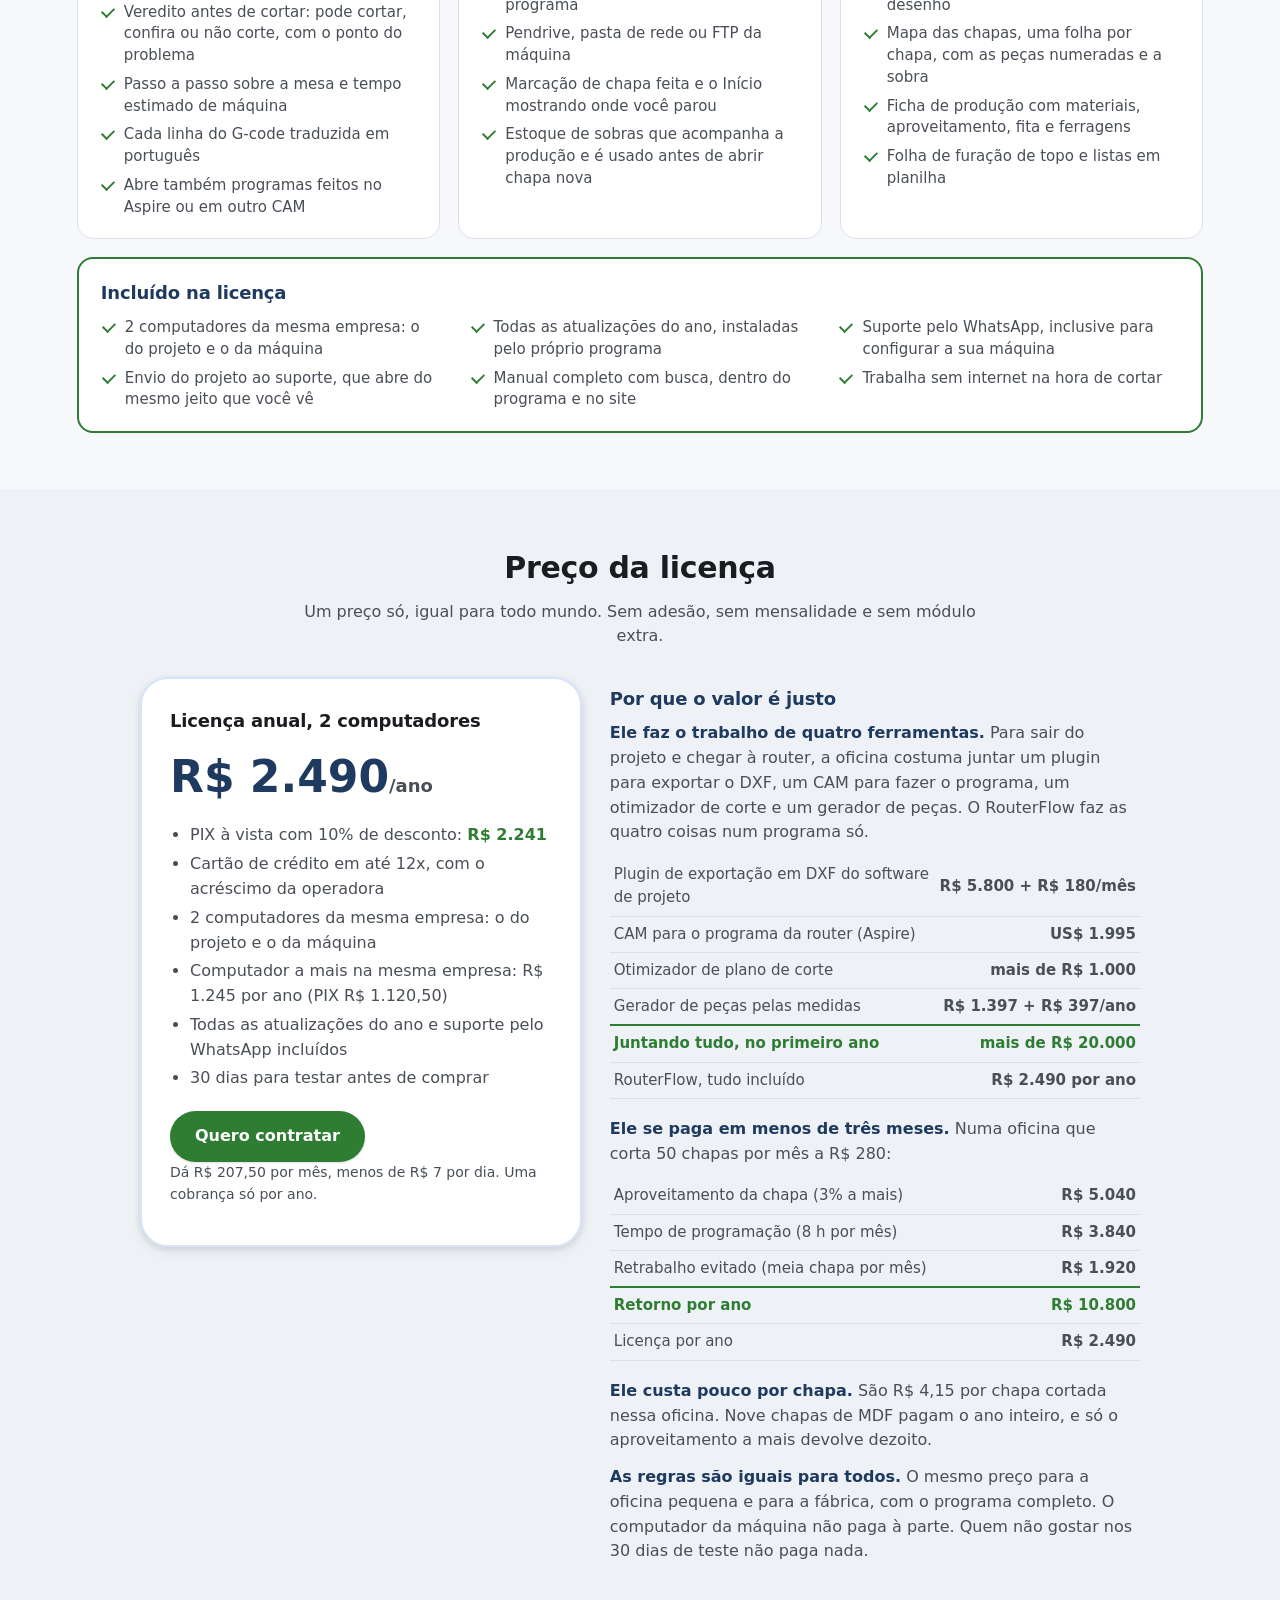
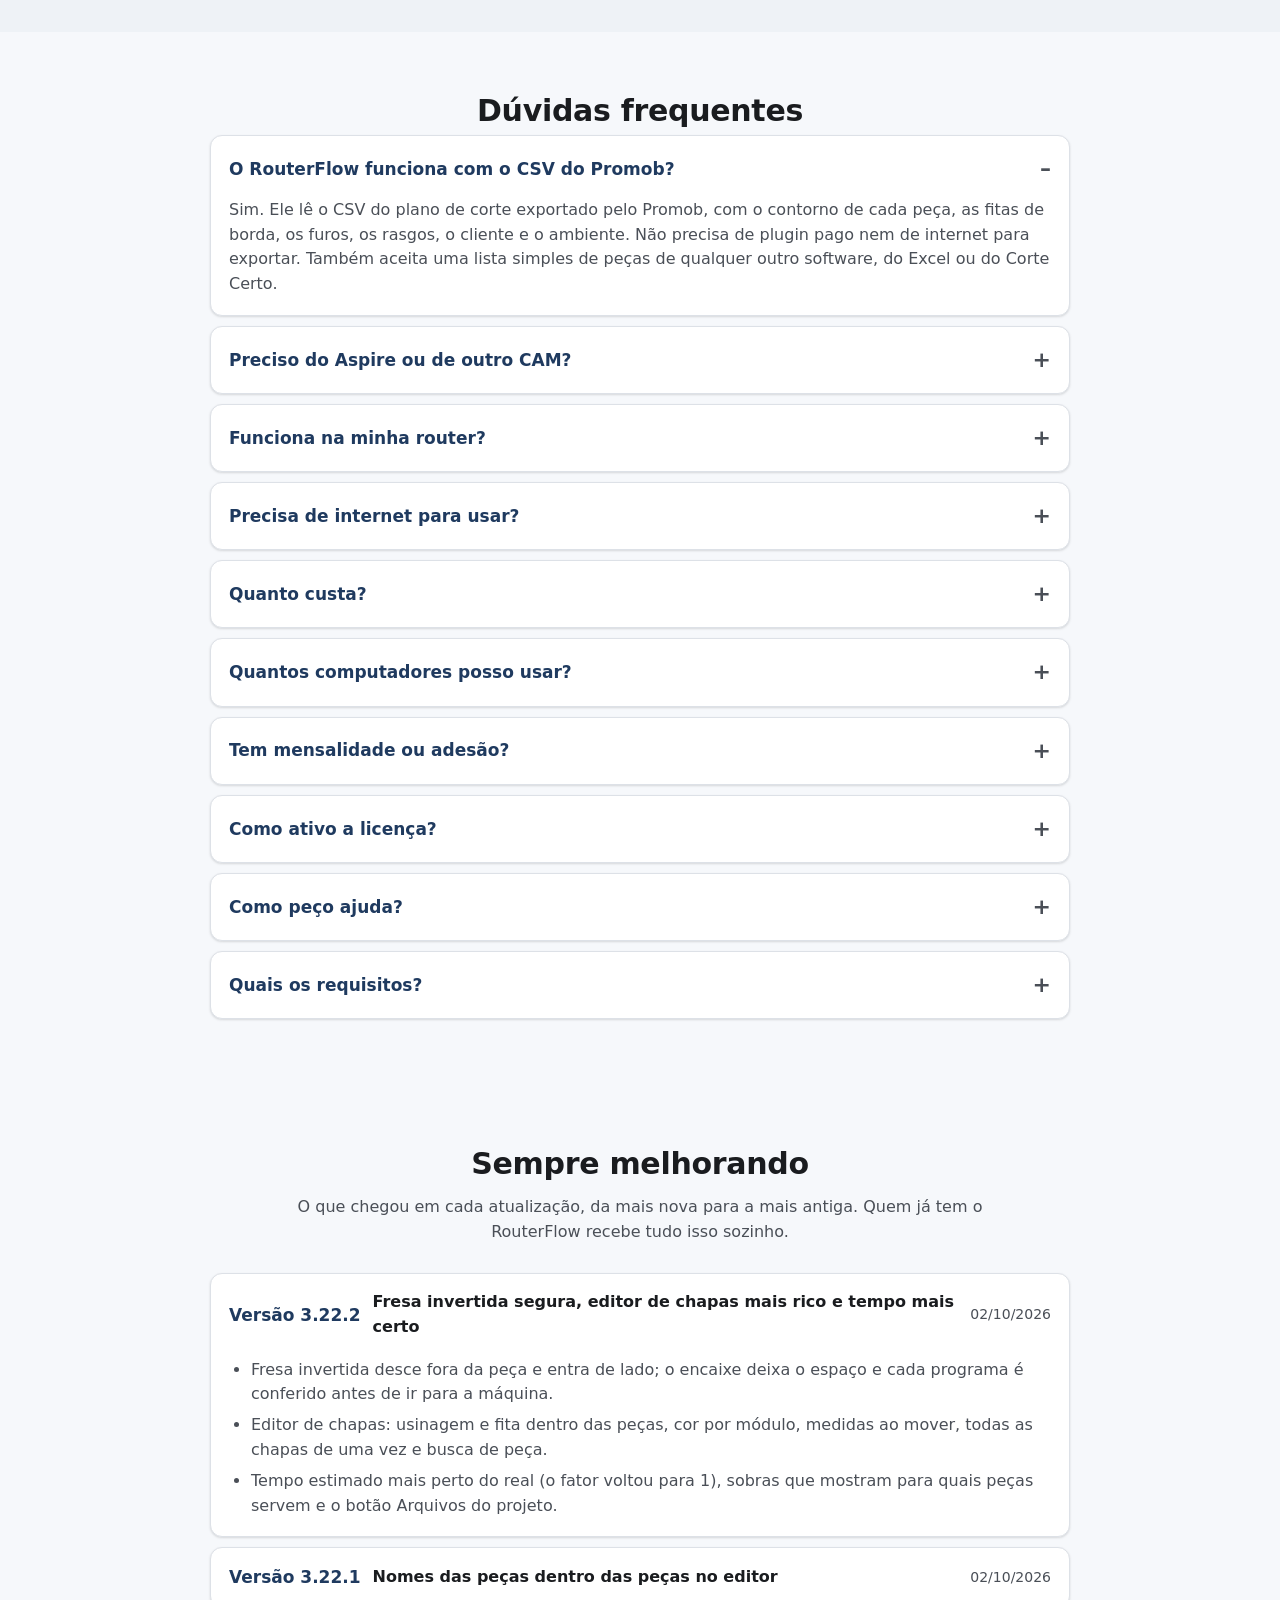
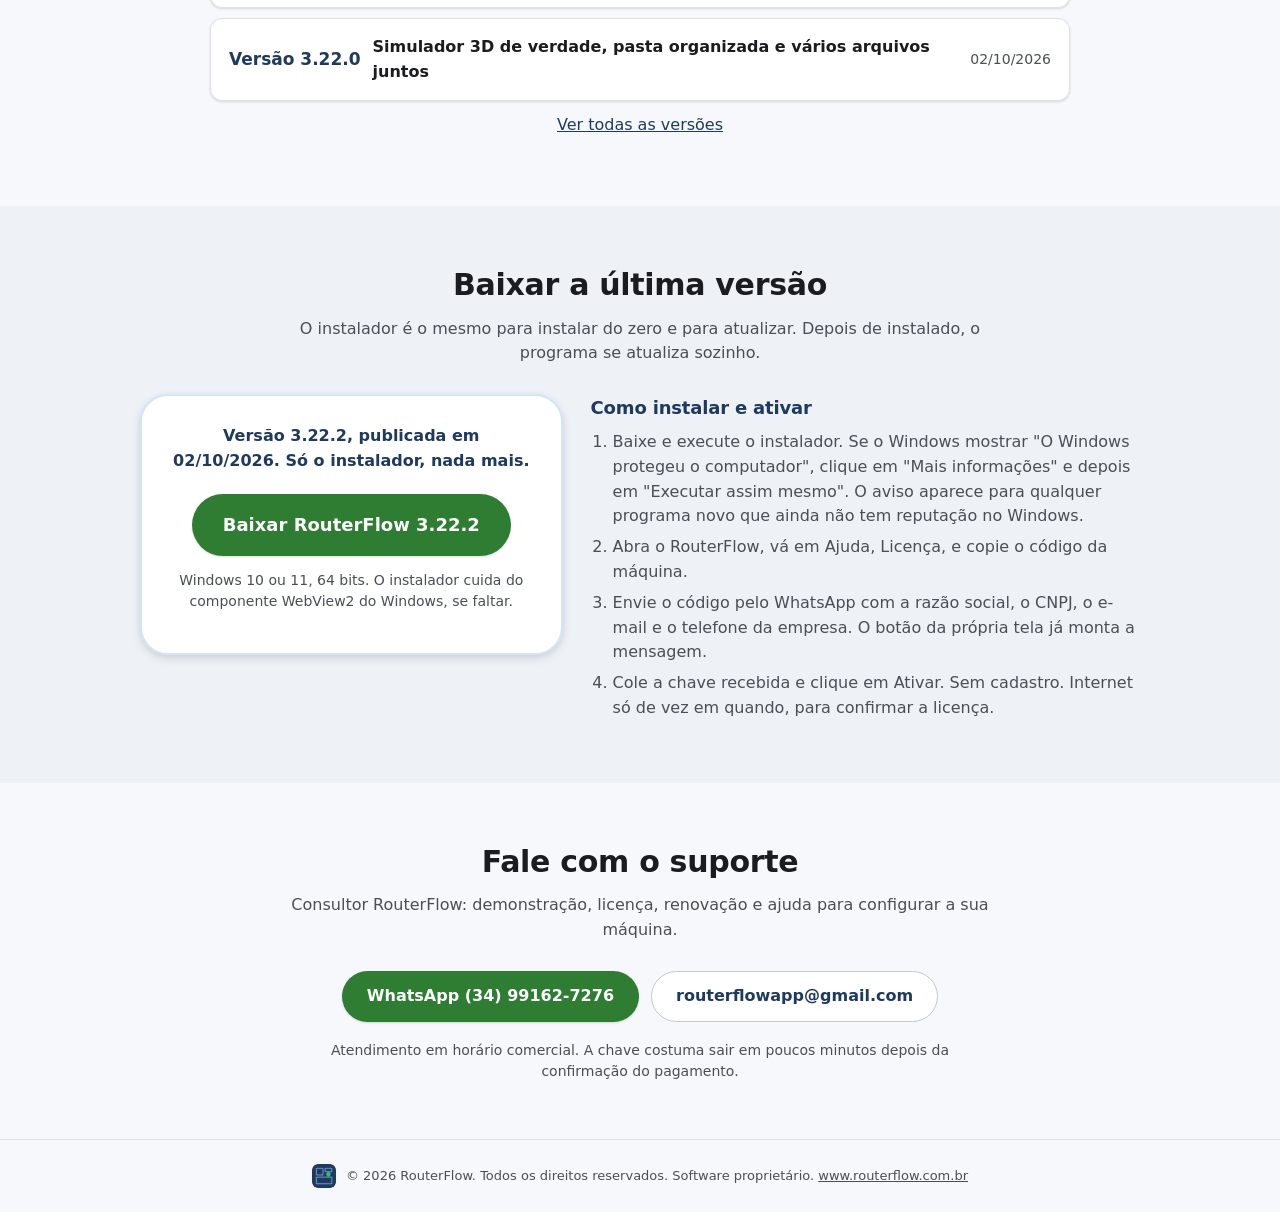
==== commit b8d33993: "Site 3.22.2: editor de chapas mais rico, arquivos do projeto, tempo mais certo, notas da versao" ====
--- a/index.html
+++ b/index.html
@@ -387,9 +387,9 @@
   <p class="sub">O que chegou em cada atualização, da mais nova para a mais antiga. Quem já tem o RouterFlow recebe tudo isso sozinho.</p>
   <div class="news-list">
     <!-- novidades:inicio -->
-    <details open><summary><b>Versão 3.22.1</b><span class="news-t">Nomes das peças dentro das peças no editor</span><span class="news-d">02/10/2026</span></summary><ul><li>Editor de chapas: o nome de cada peça cabe nela; peça estreita escreve na vertical e a pequena mostra o nome ao passar o mouse.</li><li>O botão Aplicar e regravar não fica mais cortado no painel.</li></ul></details>
+    <details open><summary><b>Versão 3.22.2</b><span class="news-t">Fresa invertida segura, editor de chapas mais rico e tempo mais certo</span><span class="news-d">02/10/2026</span></summary><ul><li>Fresa invertida desce fora da peça e entra de lado; o encaixe deixa o espaço e cada programa é conferido antes de ir para a máquina.</li><li>Editor de chapas: usinagem e fita dentro das peças, cor por módulo, medidas ao mover, todas as chapas de uma vez e busca de peça.</li><li>Tempo estimado mais perto do real (o fator voltou para 1), sobras que mostram para quais peças servem e o botão Arquivos do projeto.</li></ul></details>
+    <details><summary><b>Versão 3.22.1</b><span class="news-t">Nomes das peças dentro das peças no editor</span><span class="news-d">02/10/2026</span></summary><ul><li>Editor de chapas: o nome de cada peça cabe nela; peça estreita escreve na vertical e a pequena mostra o nome ao passar o mouse.</li><li>O botão Aplicar e regravar não fica mais cortado no painel.</li></ul></details>
     <details><summary><b>Versão 3.22.0</b><span class="news-t">Simulador 3D de verdade, pasta organizada e vários arquivos juntos</span><span class="news-d">02/10/2026</span></summary><ul><li>Conferir e simular em 3D de verdade: a chapa perde material no formato de cada ferramenta e, no fim, você gira a chapa cortada.</li><li>Pasta do projeto com nome legível e as pastas Programas da router, Desenhos DXF, Para imprimir e Listas; o material não repete mais a espessura.</li><li>Adicionar arquivo soma CSV, Excel e listas do Gerador no mesmo projeto, cada material nas suas chapas.</li></ul></details>
-    <details><summary><b>Versão 3.21.2</b><span class="news-t">Tela certa depois de atualizar</span><span class="news-d">02/10/2026</span></summary><ul><li>Depois de atualizar, a janela mostra sempre a tela da versão nova.</li><li>O RouterFlow fixado na barra de tarefas abre sempre a versão instalada. Quem fixou antes: desafixe e fixe de novo.</li></ul></details>
     <p class="news-all"><a href="novidades.html">Ver todas as versões</a></p>
     <!-- novidades:fim -->
   </div>
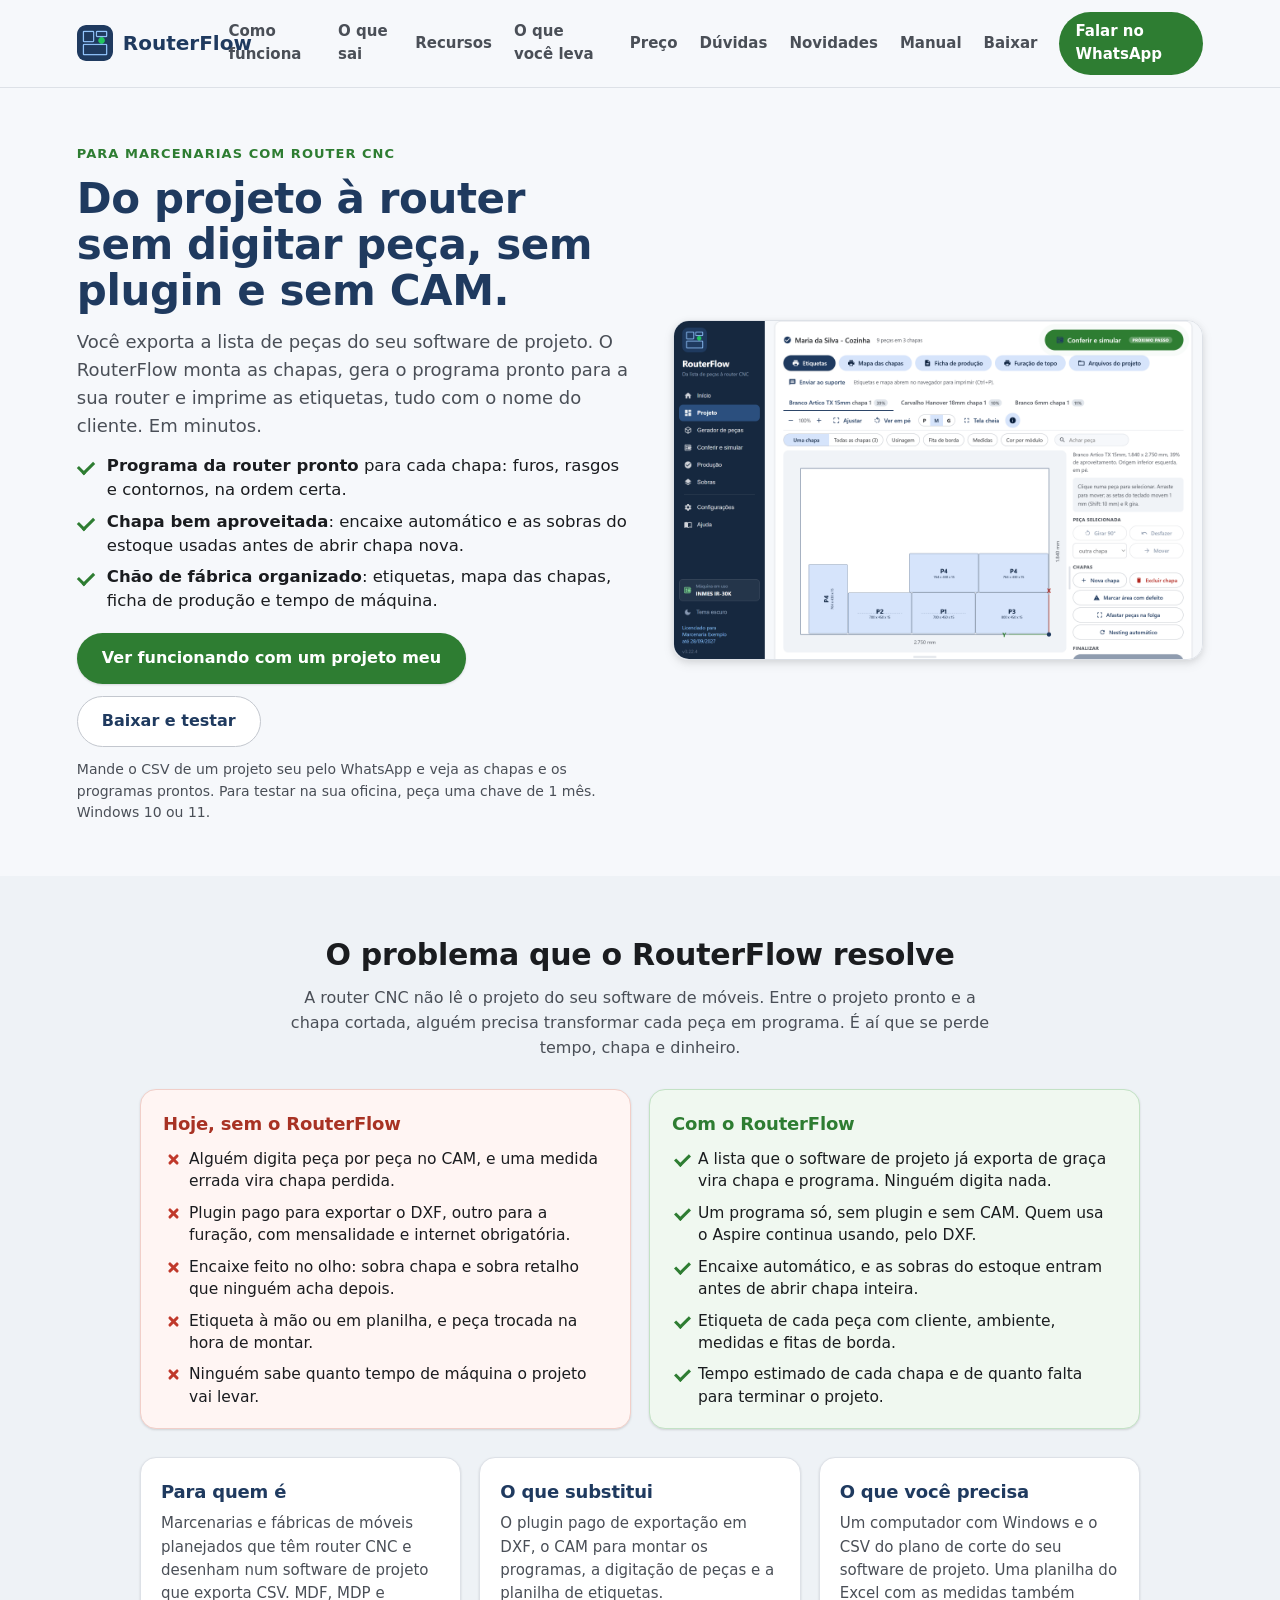
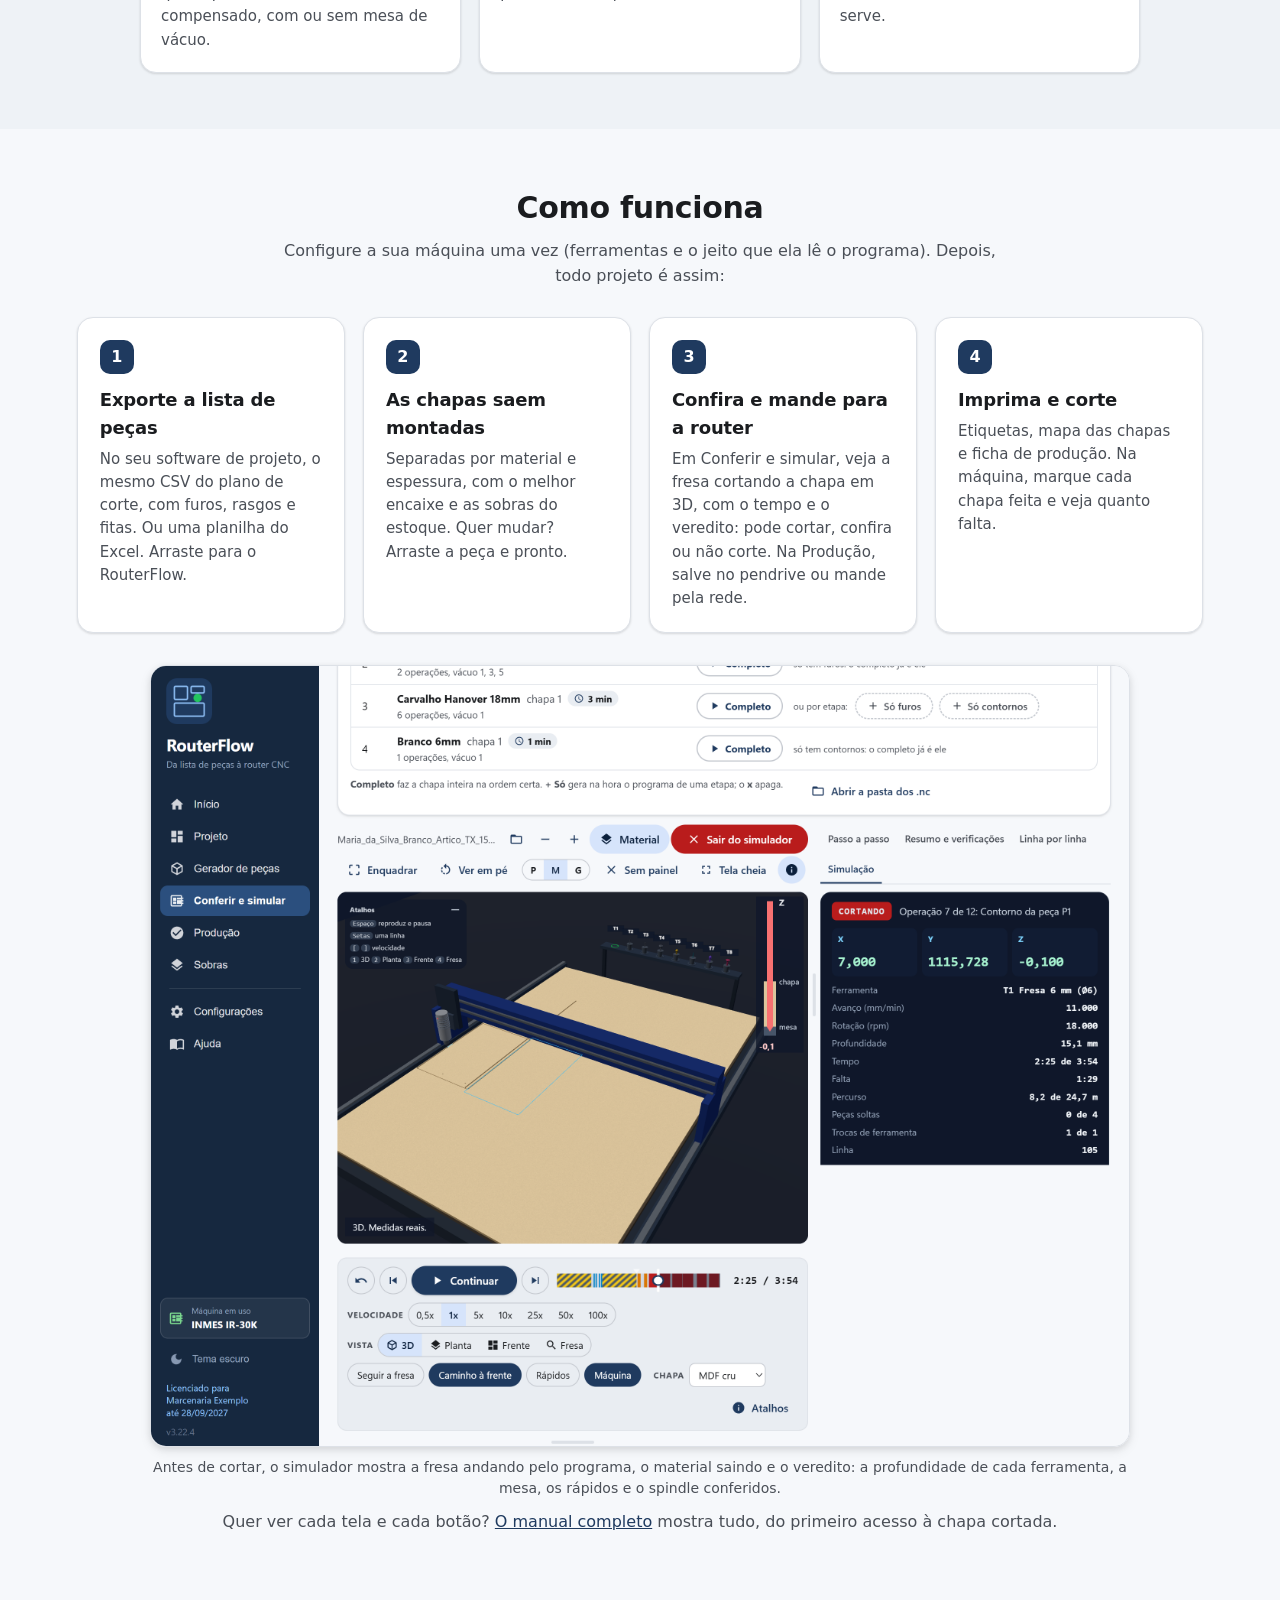
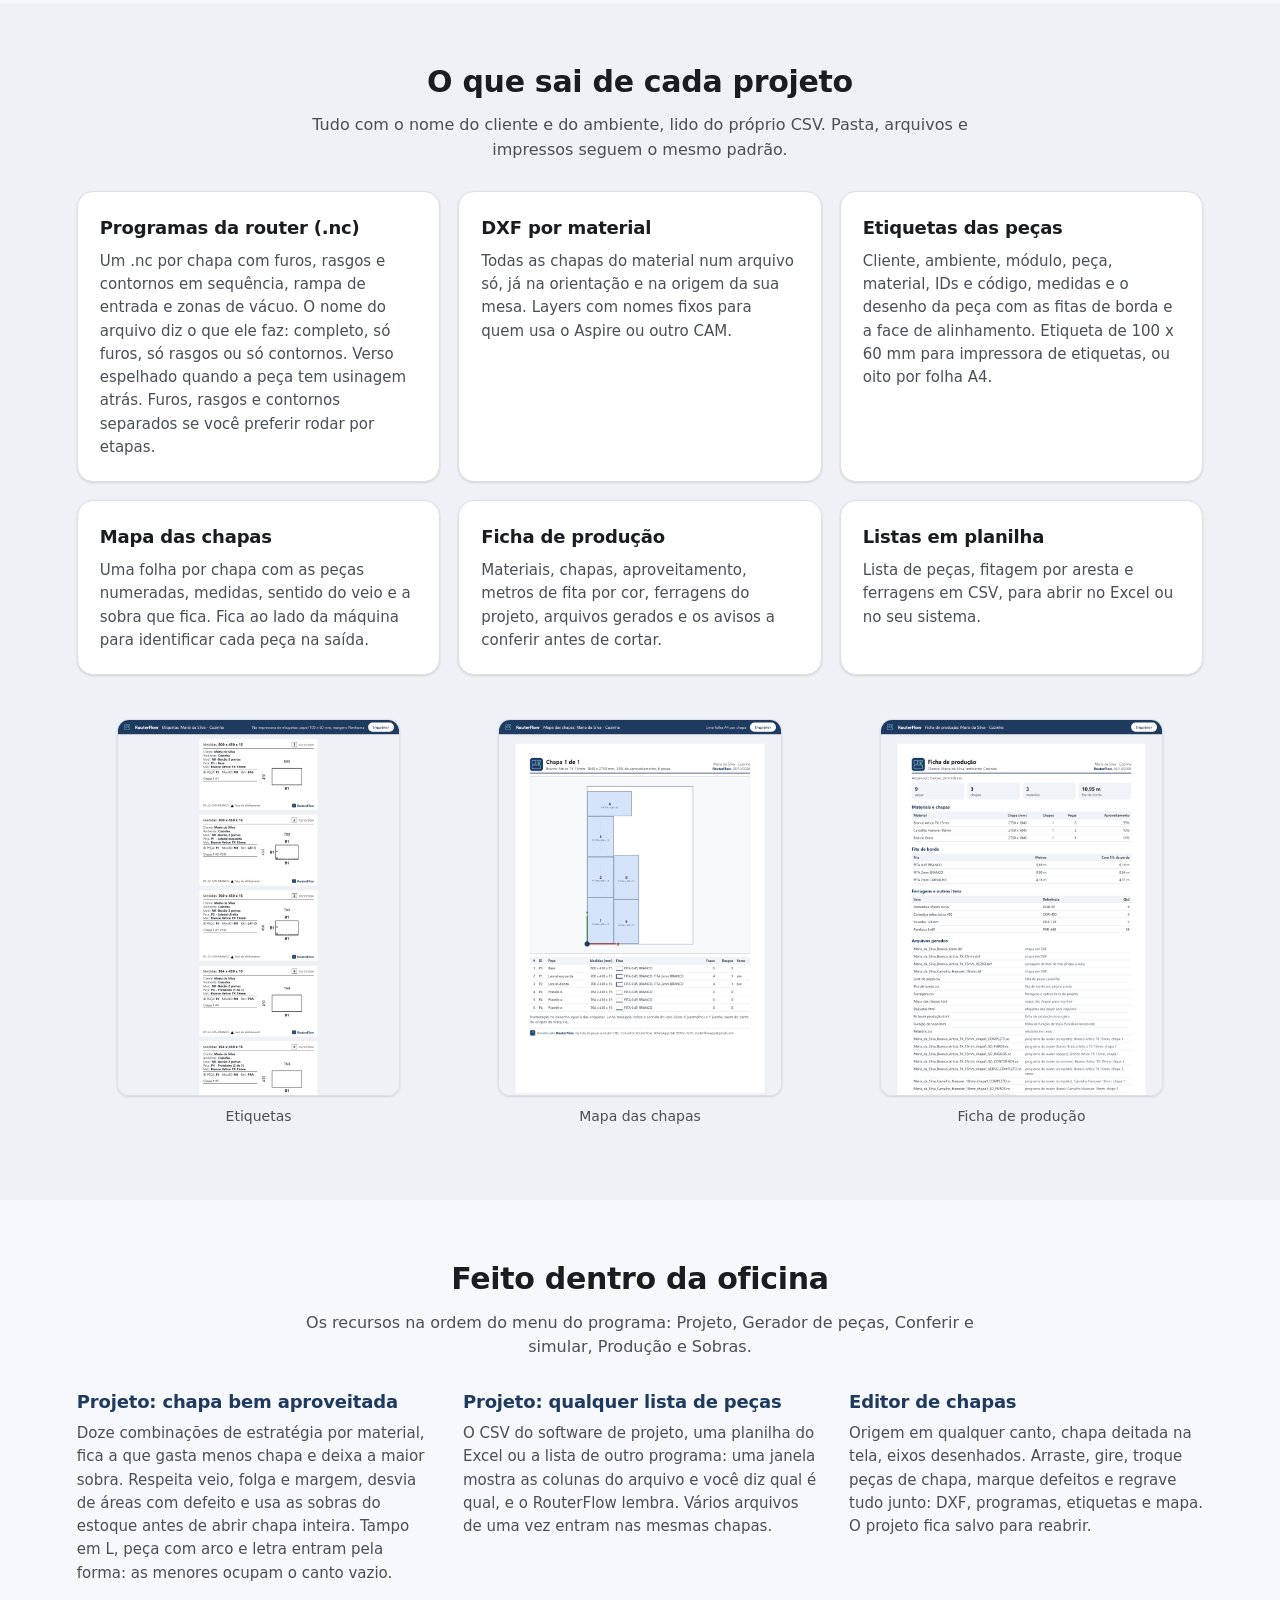
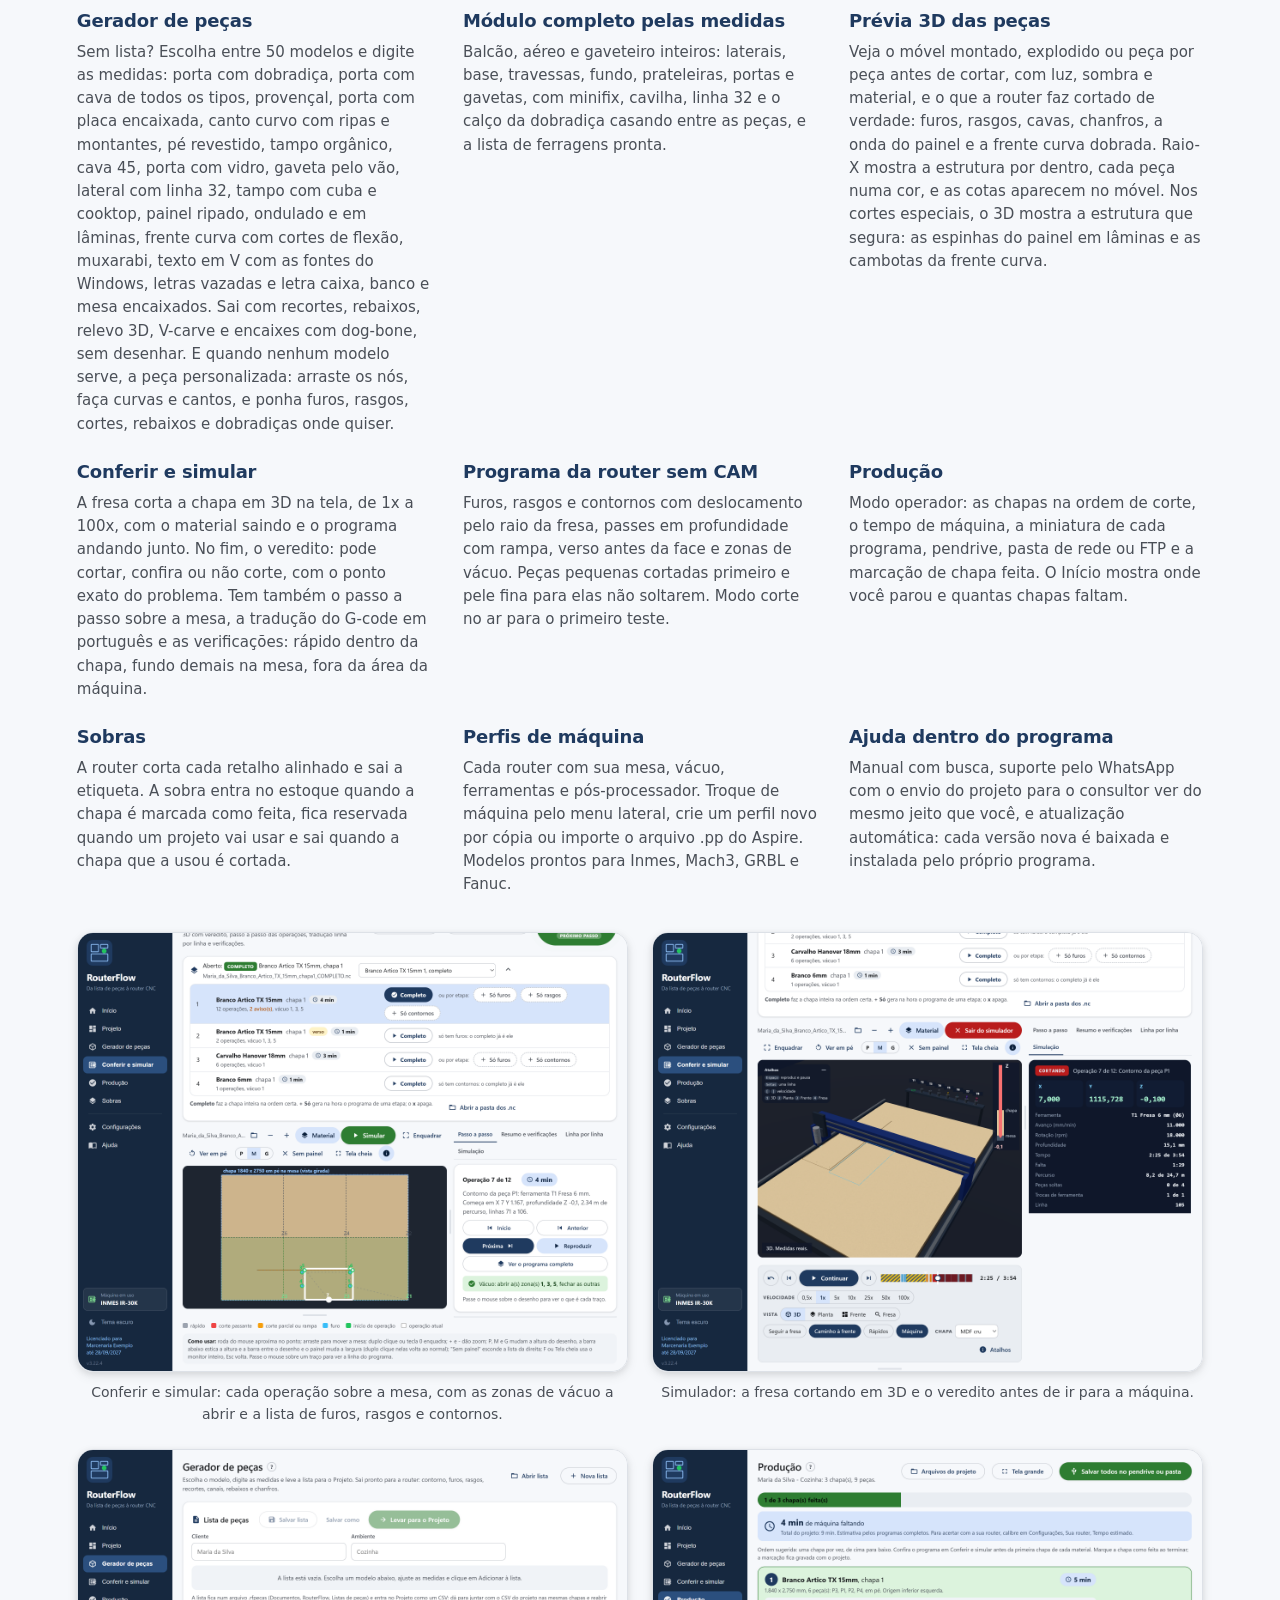
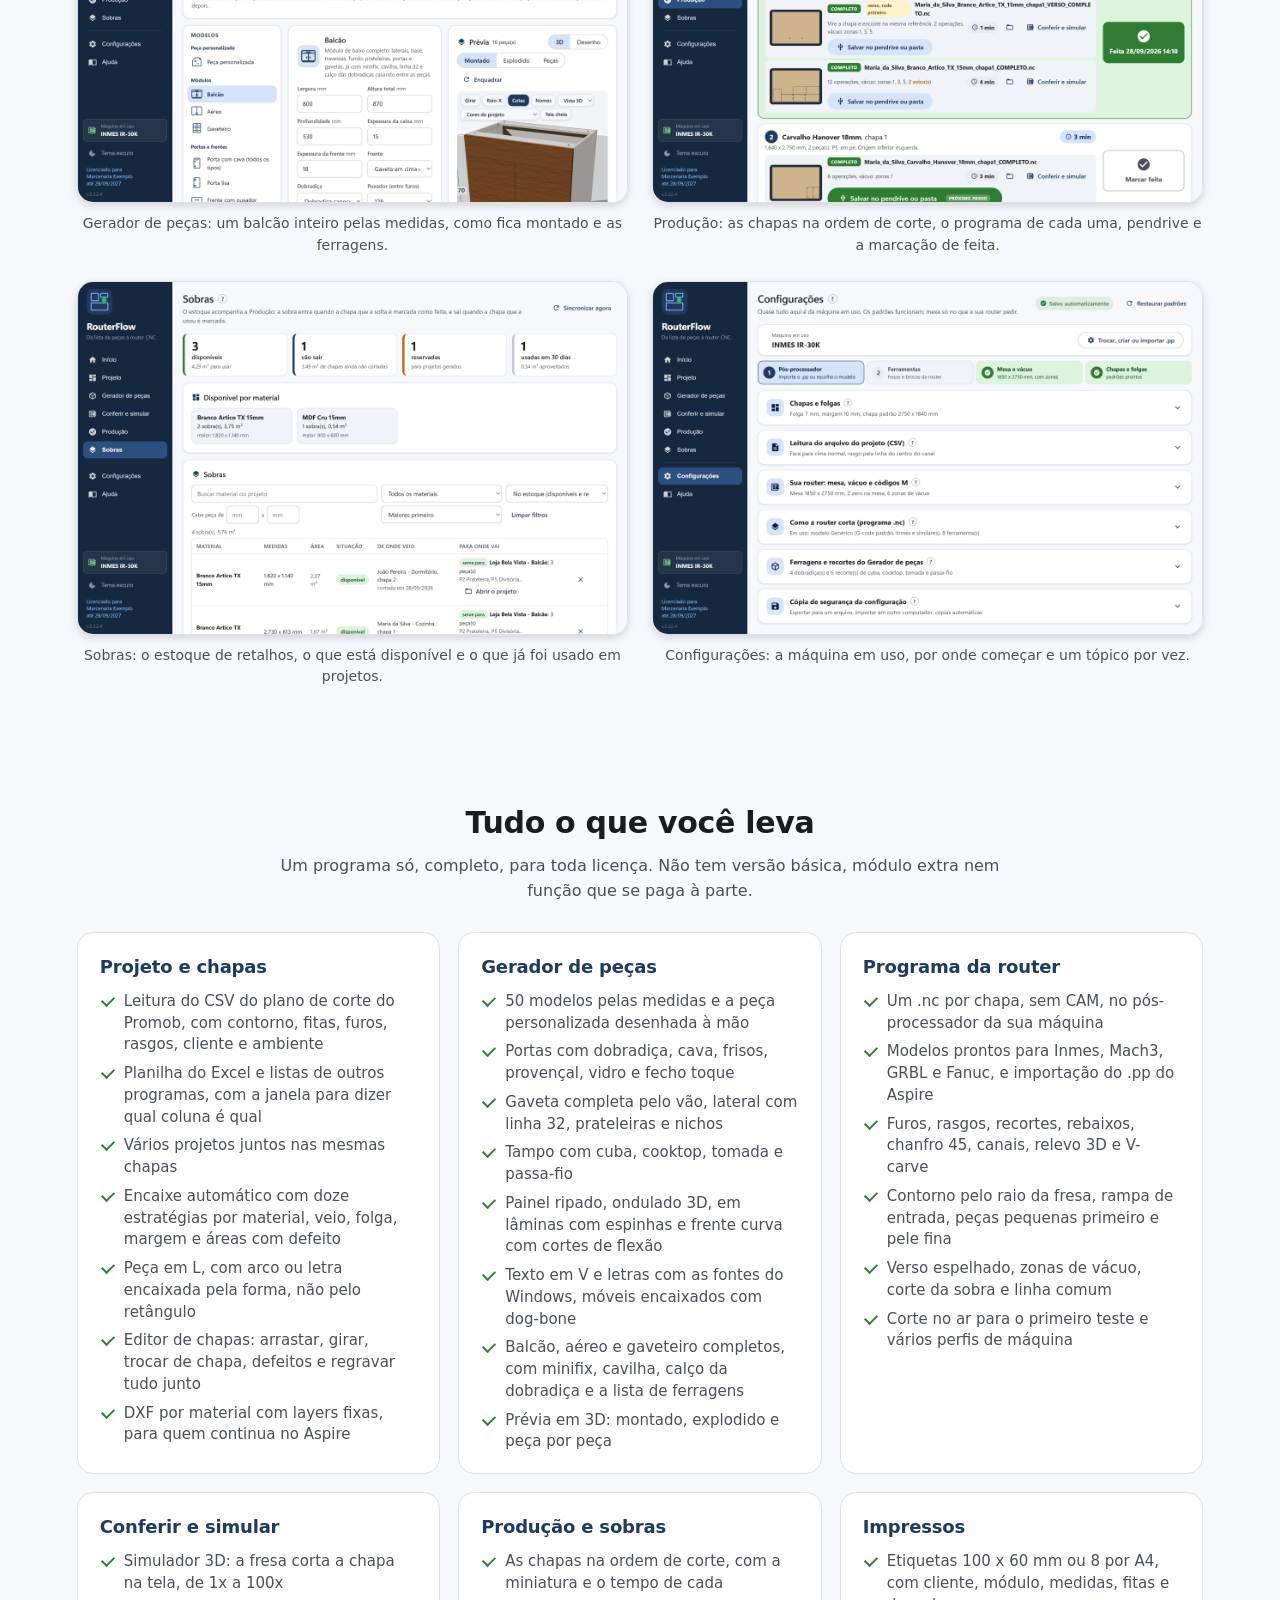
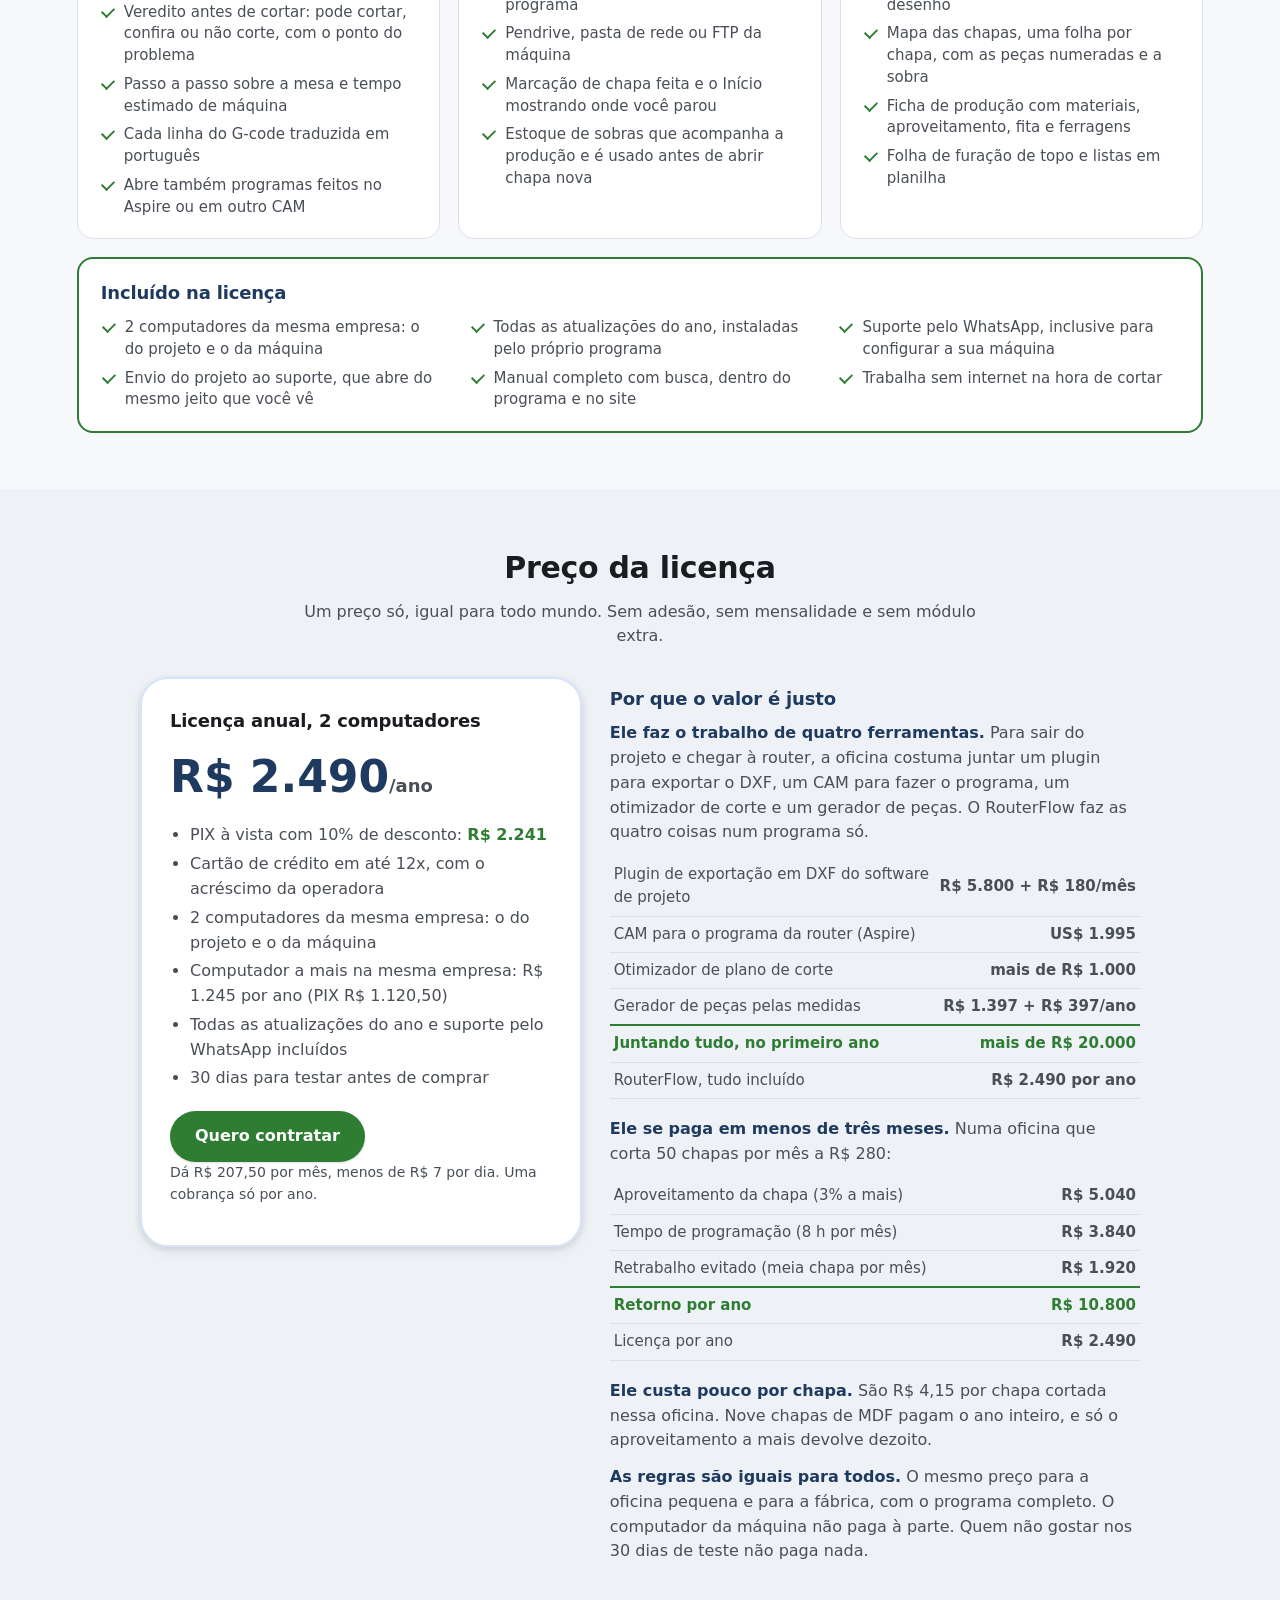
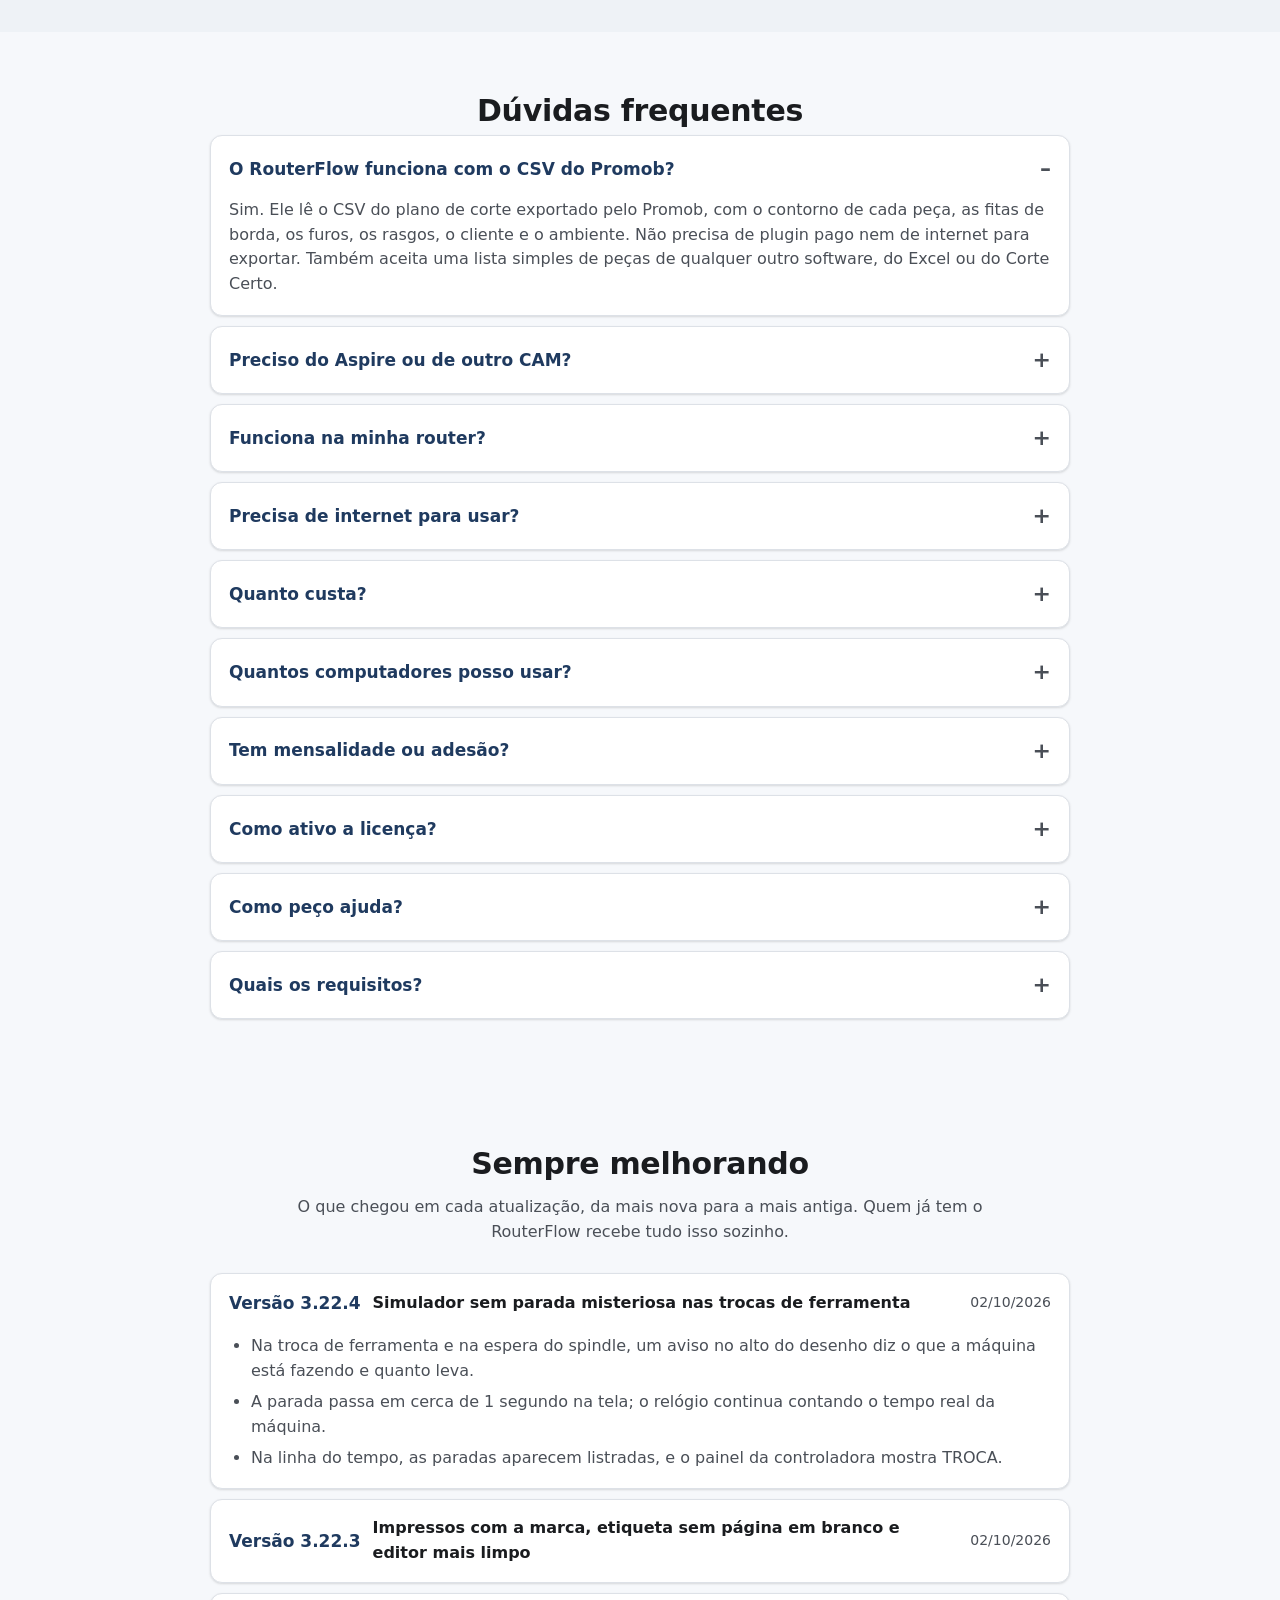
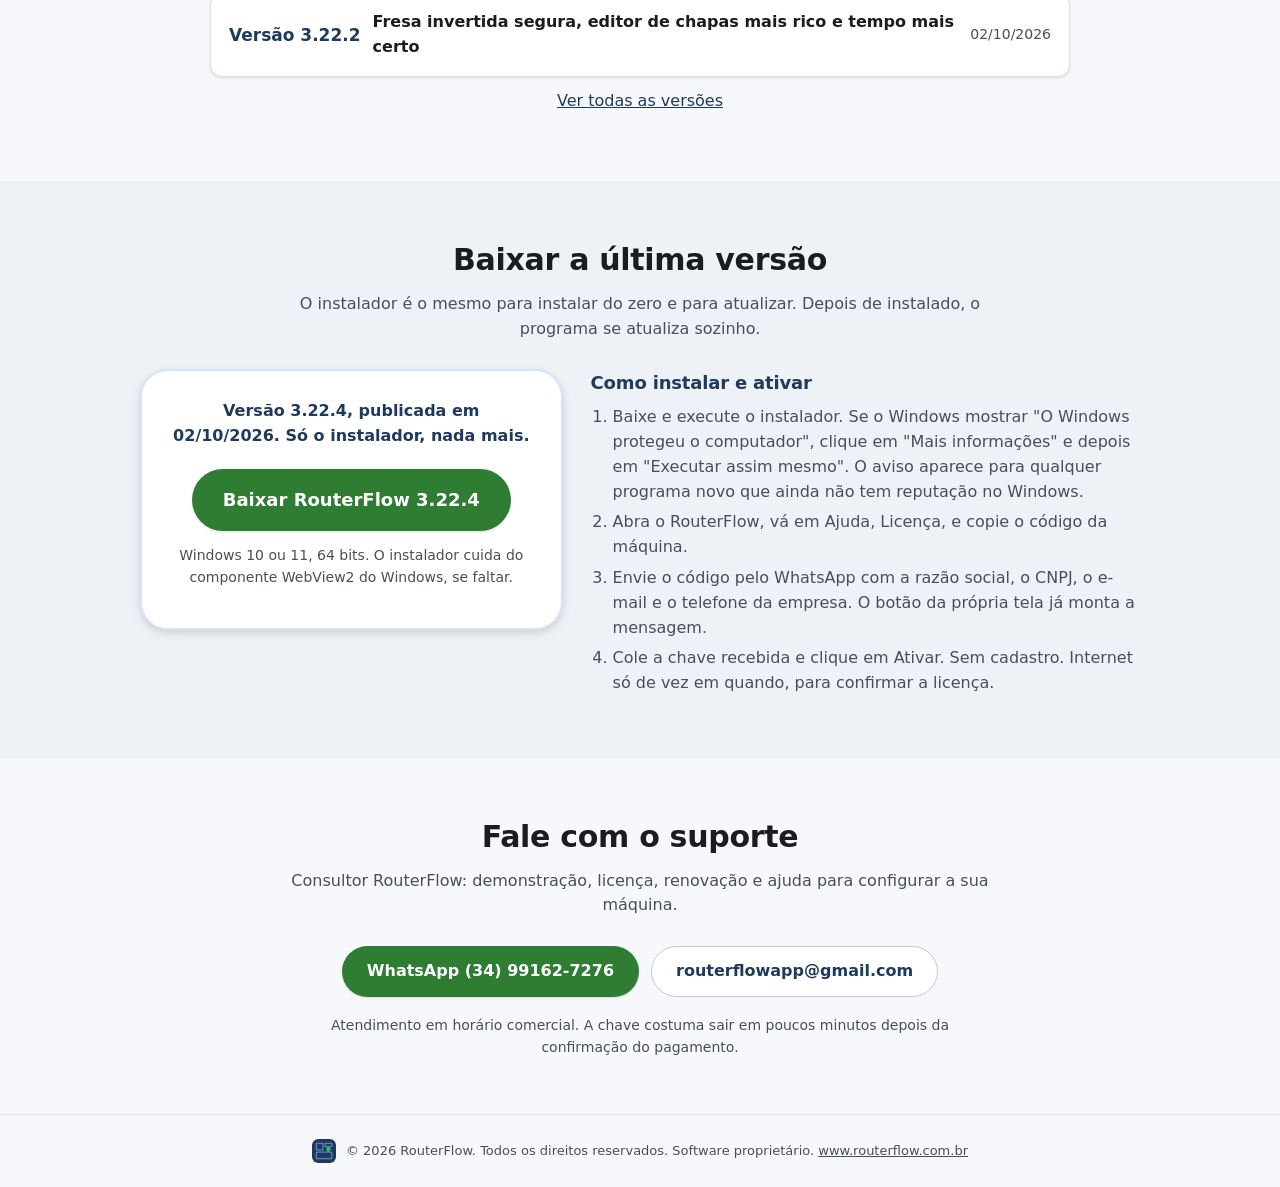
==== commit 40029353: "Site 3.22.4: impressos com a marca, editor mais limpo, simulador com aviso nas trocas de ferramenta," ====
--- a/index.html
+++ b/index.html
@@ -387,9 +387,9 @@
   <p class="sub">O que chegou em cada atualização, da mais nova para a mais antiga. Quem já tem o RouterFlow recebe tudo isso sozinho.</p>
   <div class="news-list">
     <!-- novidades:inicio -->
-    <details open><summary><b>Versão 3.22.2</b><span class="news-t">Fresa invertida segura, editor de chapas mais rico e tempo mais certo</span><span class="news-d">02/10/2026</span></summary><ul><li>Fresa invertida desce fora da peça e entra de lado; o encaixe deixa o espaço e cada programa é conferido antes de ir para a máquina.</li><li>Editor de chapas: usinagem e fita dentro das peças, cor por módulo, medidas ao mover, todas as chapas de uma vez e busca de peça.</li><li>Tempo estimado mais perto do real (o fator voltou para 1), sobras que mostram para quais peças servem e o botão Arquivos do projeto.</li></ul></details>
-    <details><summary><b>Versão 3.22.1</b><span class="news-t">Nomes das peças dentro das peças no editor</span><span class="news-d">02/10/2026</span></summary><ul><li>Editor de chapas: o nome de cada peça cabe nela; peça estreita escreve na vertical e a pequena mostra o nome ao passar o mouse.</li><li>O botão Aplicar e regravar não fica mais cortado no painel.</li></ul></details>
-    <details><summary><b>Versão 3.22.0</b><span class="news-t">Simulador 3D de verdade, pasta organizada e vários arquivos juntos</span><span class="news-d">02/10/2026</span></summary><ul><li>Conferir e simular em 3D de verdade: a chapa perde material no formato de cada ferramenta e, no fim, você gira a chapa cortada.</li><li>Pasta do projeto com nome legível e as pastas Programas da router, Desenhos DXF, Para imprimir e Listas; o material não repete mais a espessura.</li><li>Adicionar arquivo soma CSV, Excel e listas do Gerador no mesmo projeto, cada material nas suas chapas.</li></ul></details>
+    <details open><summary><b>Versão 3.22.4</b><span class="news-t">Simulador sem parada misteriosa nas trocas de ferramenta</span><span class="news-d">02/10/2026</span></summary><ul><li>Na troca de ferramenta e na espera do spindle, um aviso no alto do desenho diz o que a máquina está fazendo e quanto leva.</li><li>A parada passa em cerca de 1 segundo na tela; o relógio continua contando o tempo real da máquina.</li><li>Na linha do tempo, as paradas aparecem listradas, e o painel da controladora mostra TROCA.</li></ul></details>
+    <details><summary><b>Versão 3.22.3</b><span class="news-t">Impressos com a marca, etiqueta sem página em branco e editor mais limpo</span><span class="news-d">02/10/2026</span></summary><ul><li>Etiqueta 100 x 60 sem a página em branco no começo, com a logo, medidas sem ,0, nome comprido em duas linhas e a cópia da peça (2 de 3).</li><li>Mapa, ficha e furação de topo com a logo e o nome RouterFlow; o botão de cada impresso refaz o arquivo no formato novo, até em projeto antigo.</li><li>Editor de chapas: Usinagem, Fita de borda e Medidas começam desligados, o rasgo sai reto e a fita é um traço fino por dentro da borda.</li></ul></details>
+    <details><summary><b>Versão 3.22.2</b><span class="news-t">Fresa invertida segura, editor de chapas mais rico e tempo mais certo</span><span class="news-d">02/10/2026</span></summary><ul><li>Fresa invertida desce fora da peça e entra de lado; o encaixe deixa o espaço e cada programa é conferido antes de ir para a máquina.</li><li>Editor de chapas: usinagem e fita dentro das peças, cor por módulo, medidas ao mover, todas as chapas de uma vez e busca de peça.</li><li>Tempo estimado mais perto do real (o fator voltou para 1), sobras que mostram para quais peças servem e o botão Arquivos do projeto.</li></ul></details>
     <p class="news-all"><a href="novidades.html">Ver todas as versões</a></p>
     <!-- novidades:fim -->
   </div>
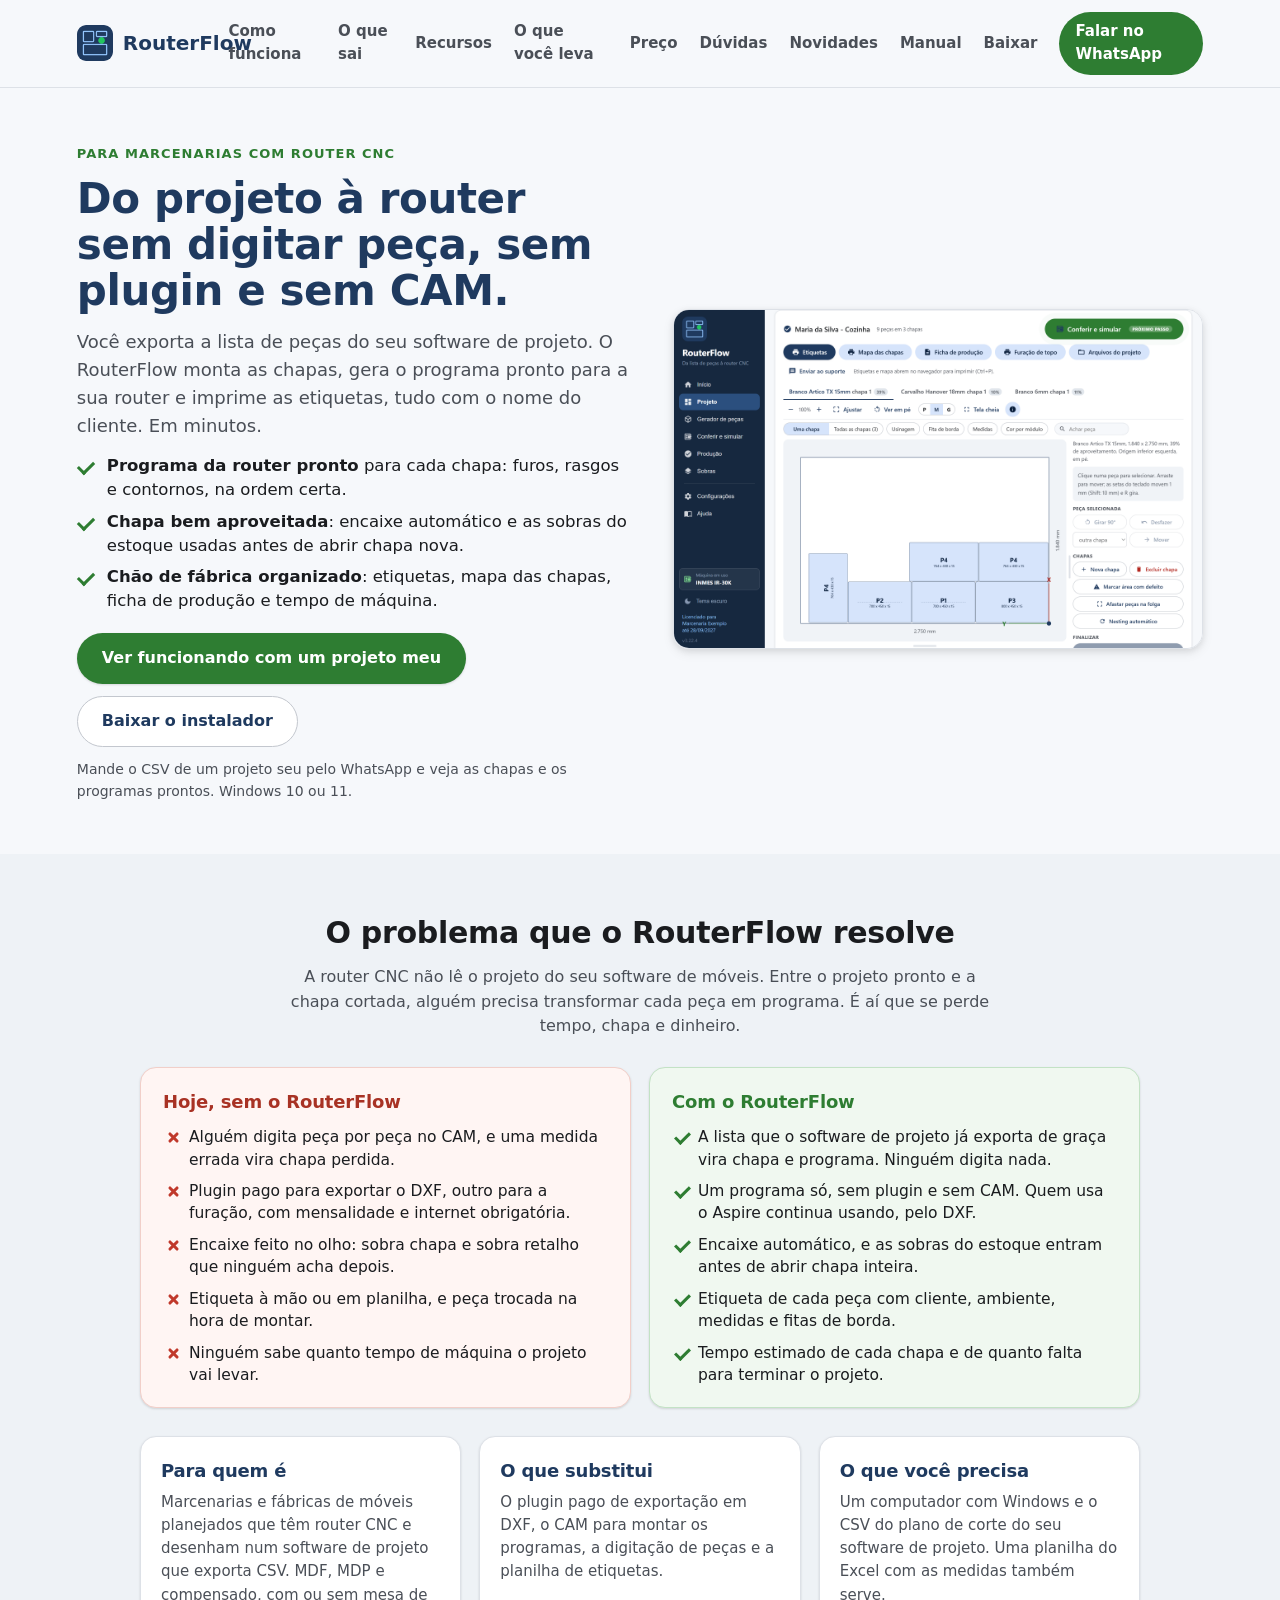
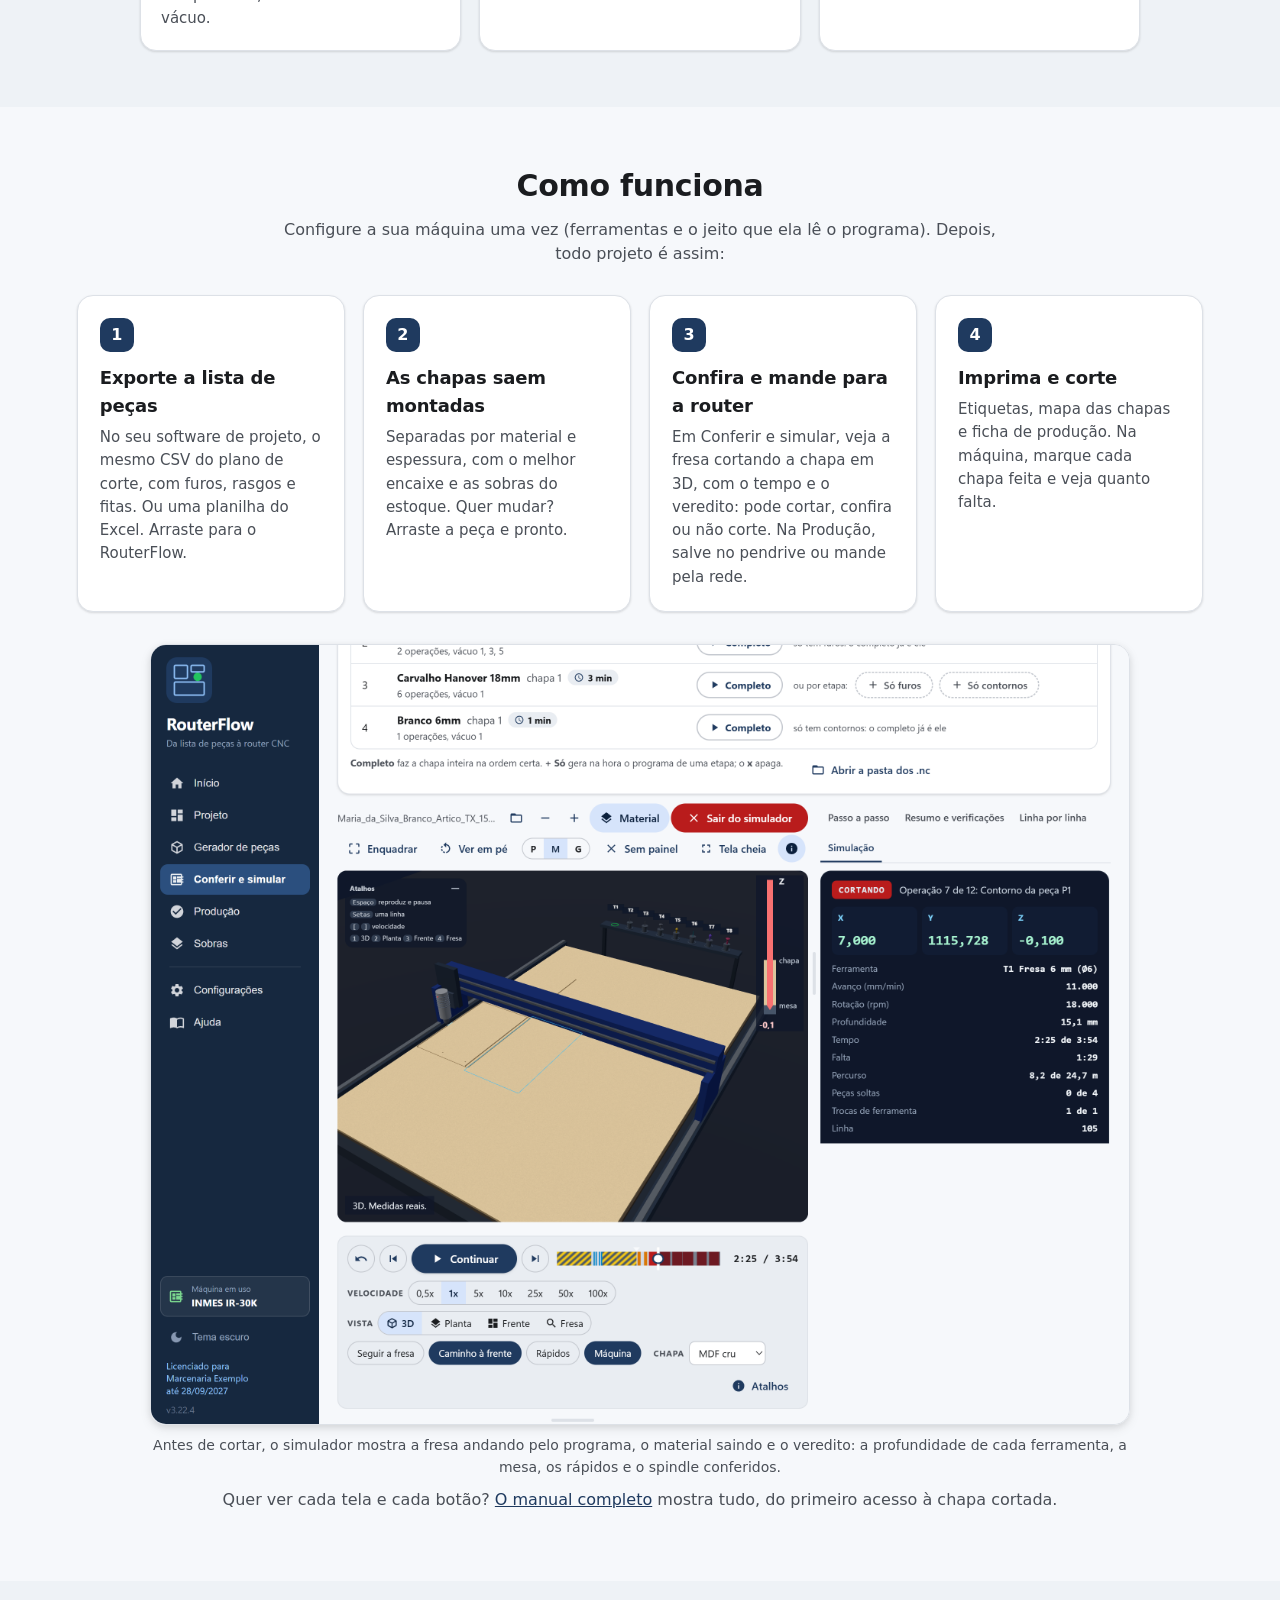
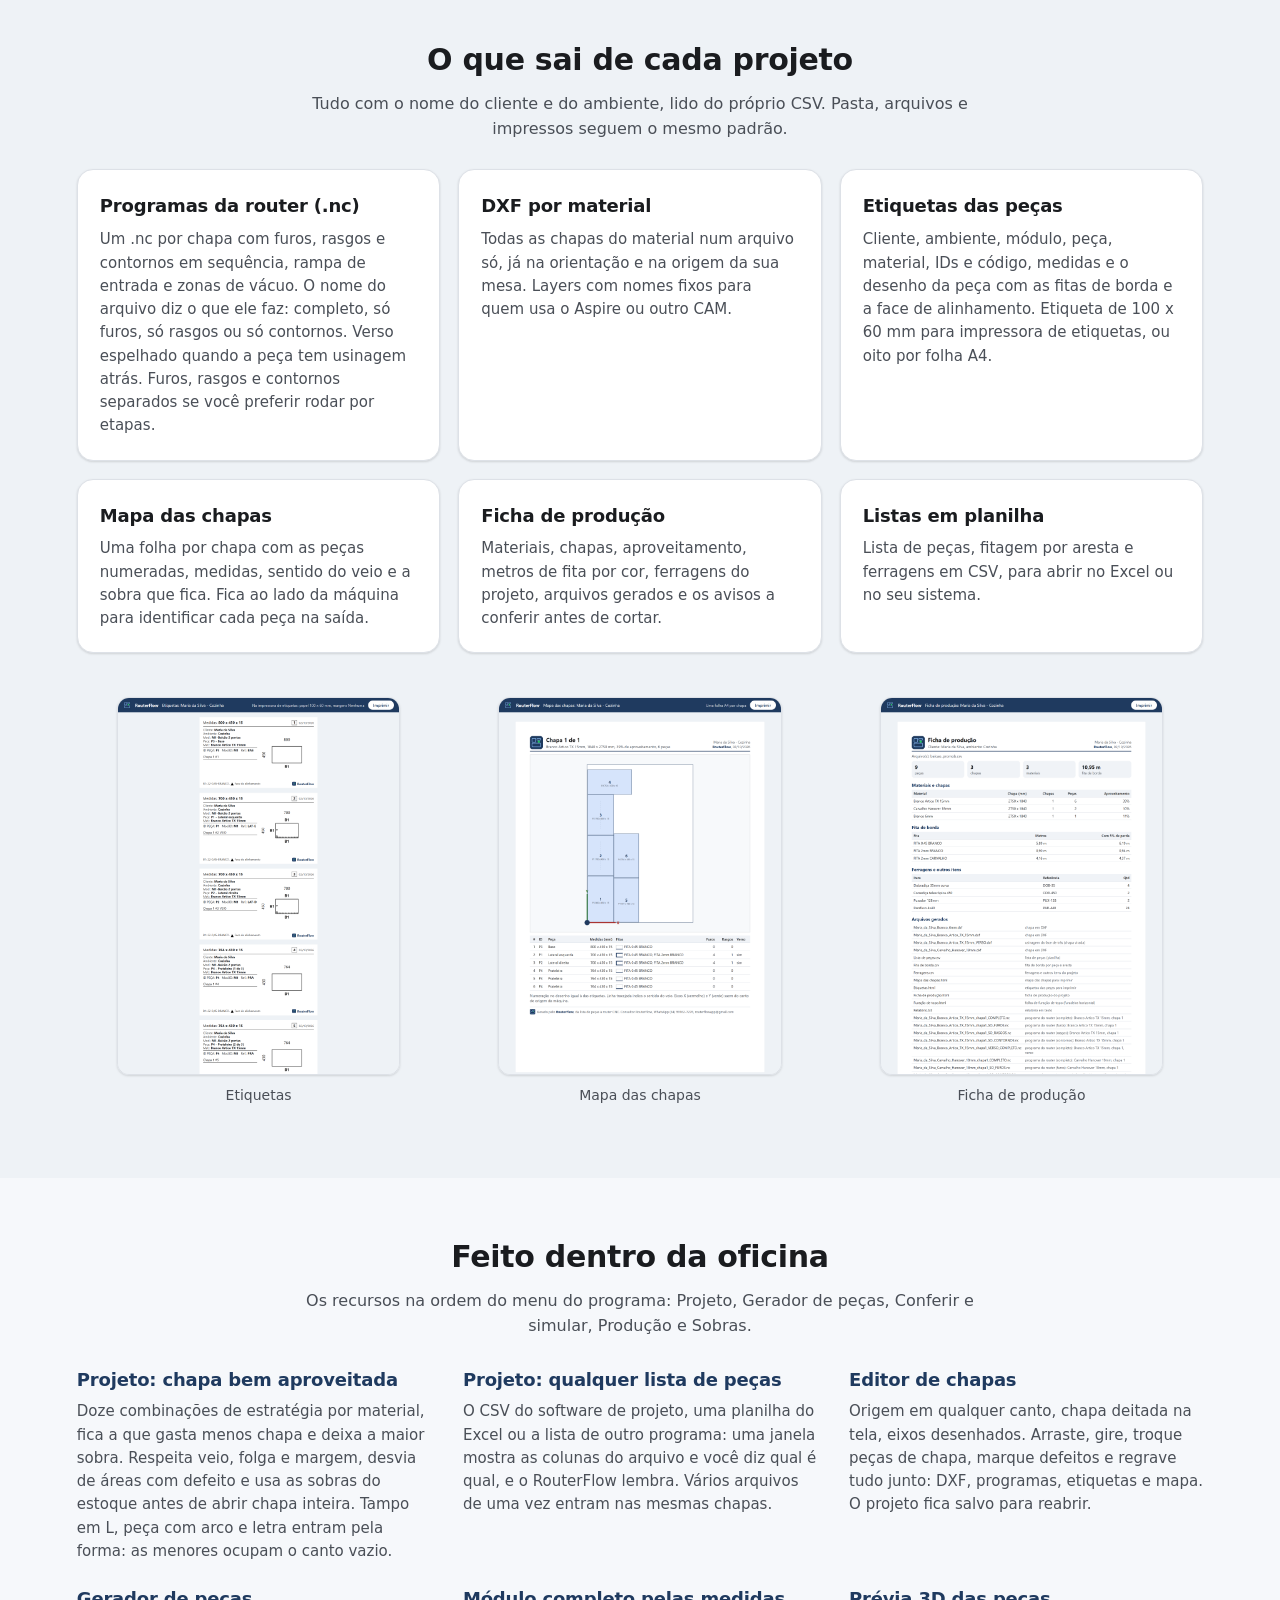
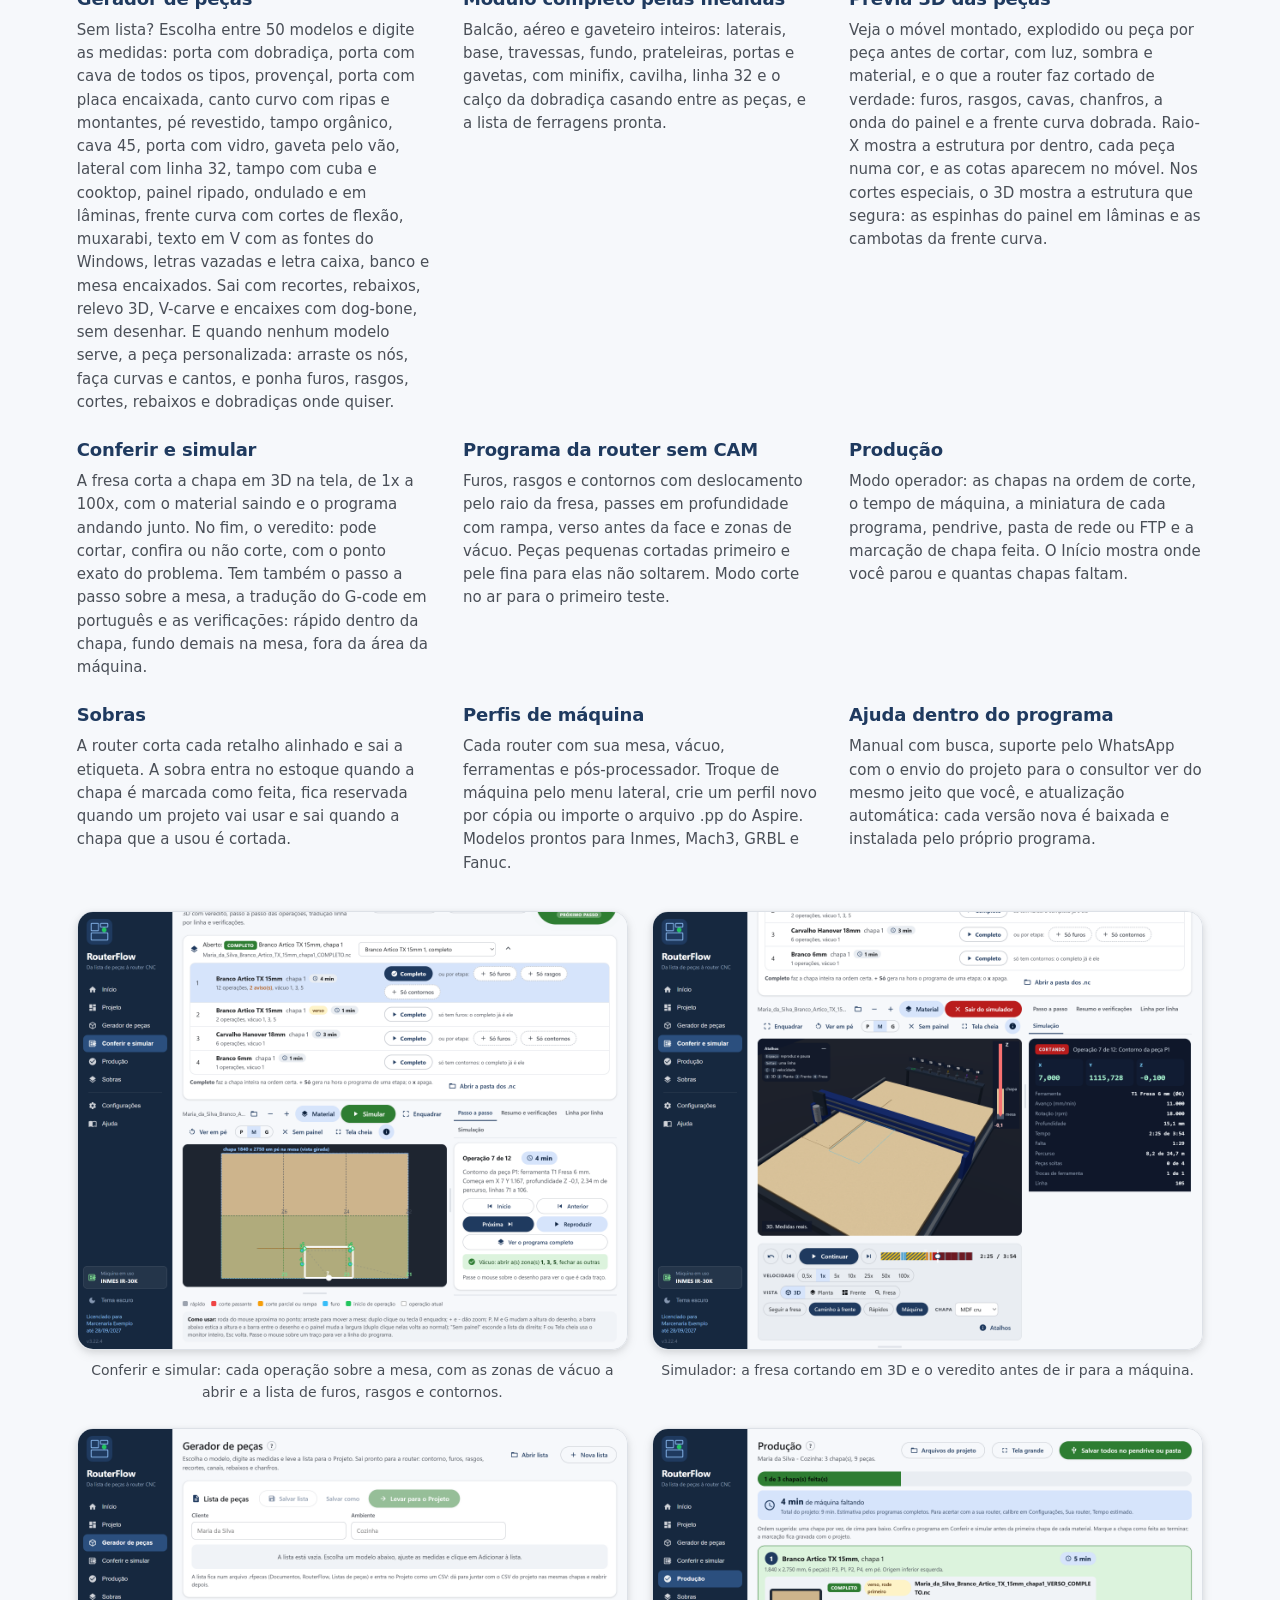
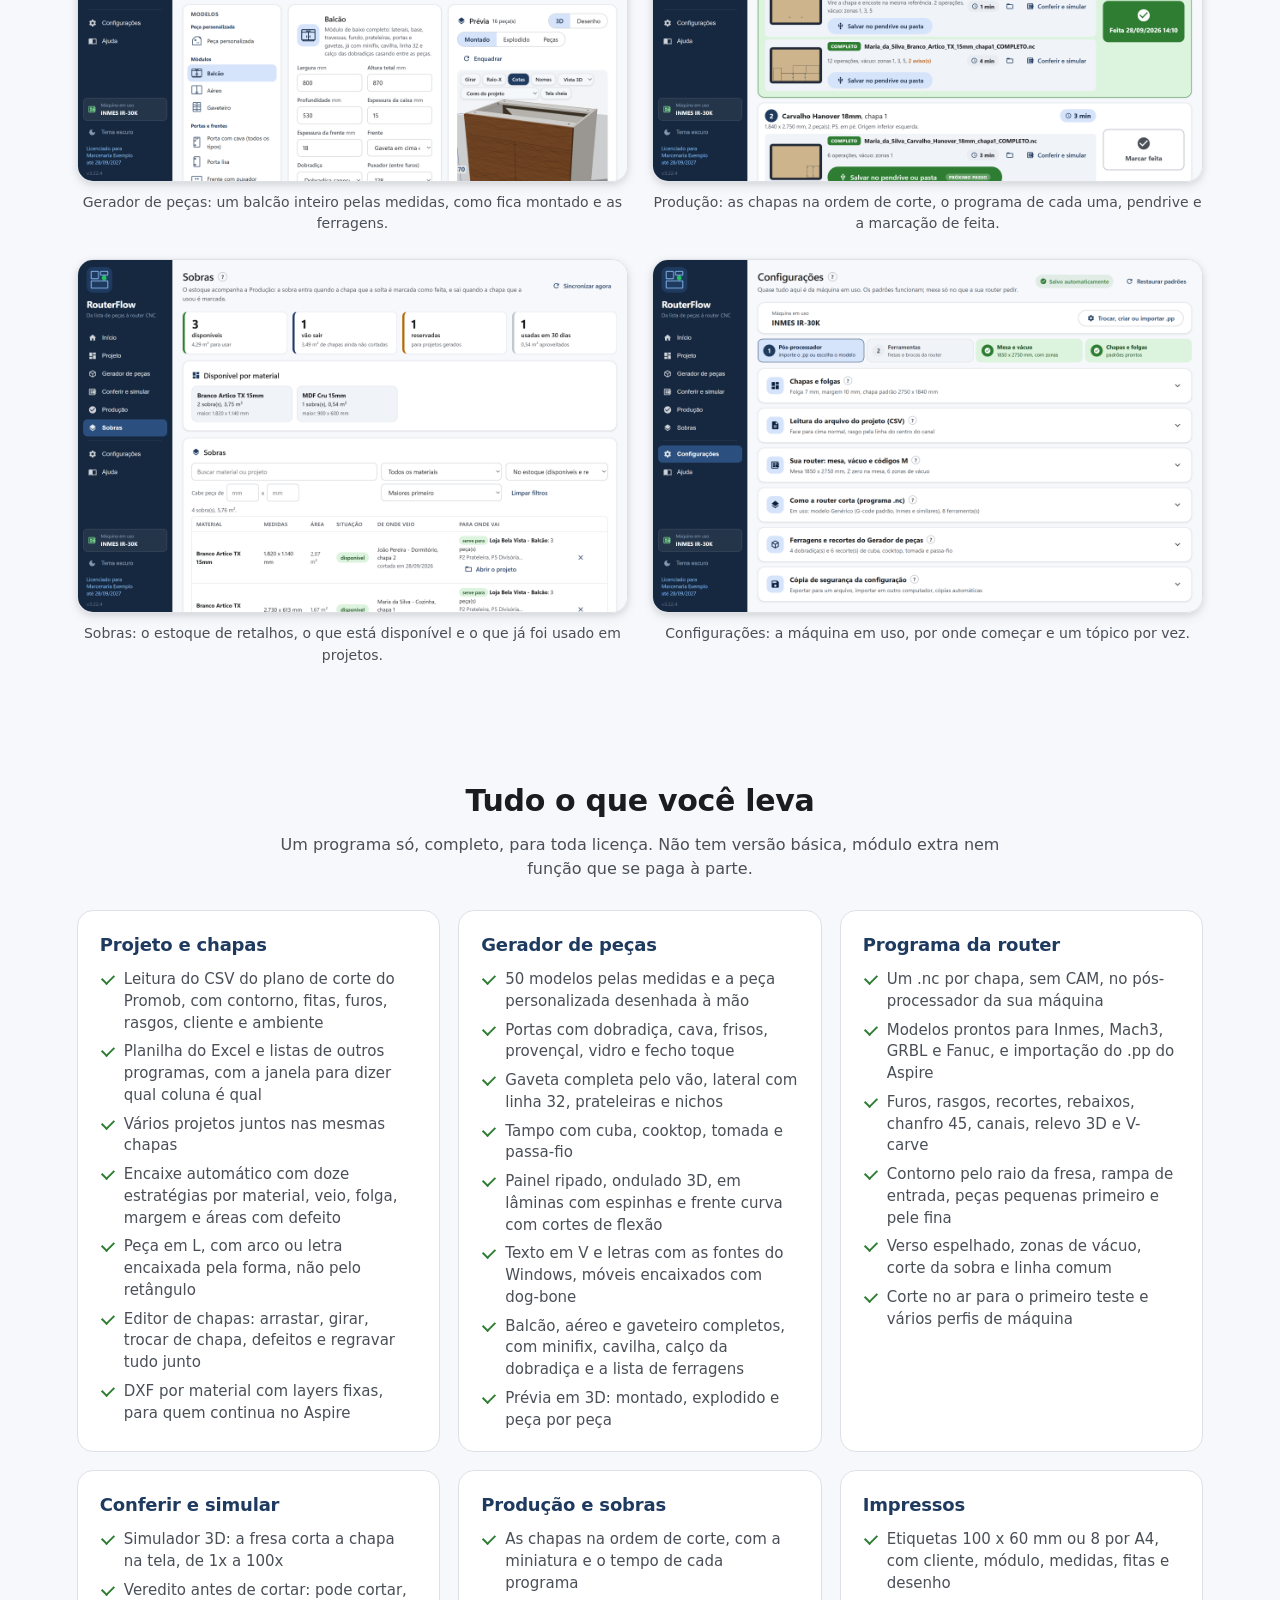
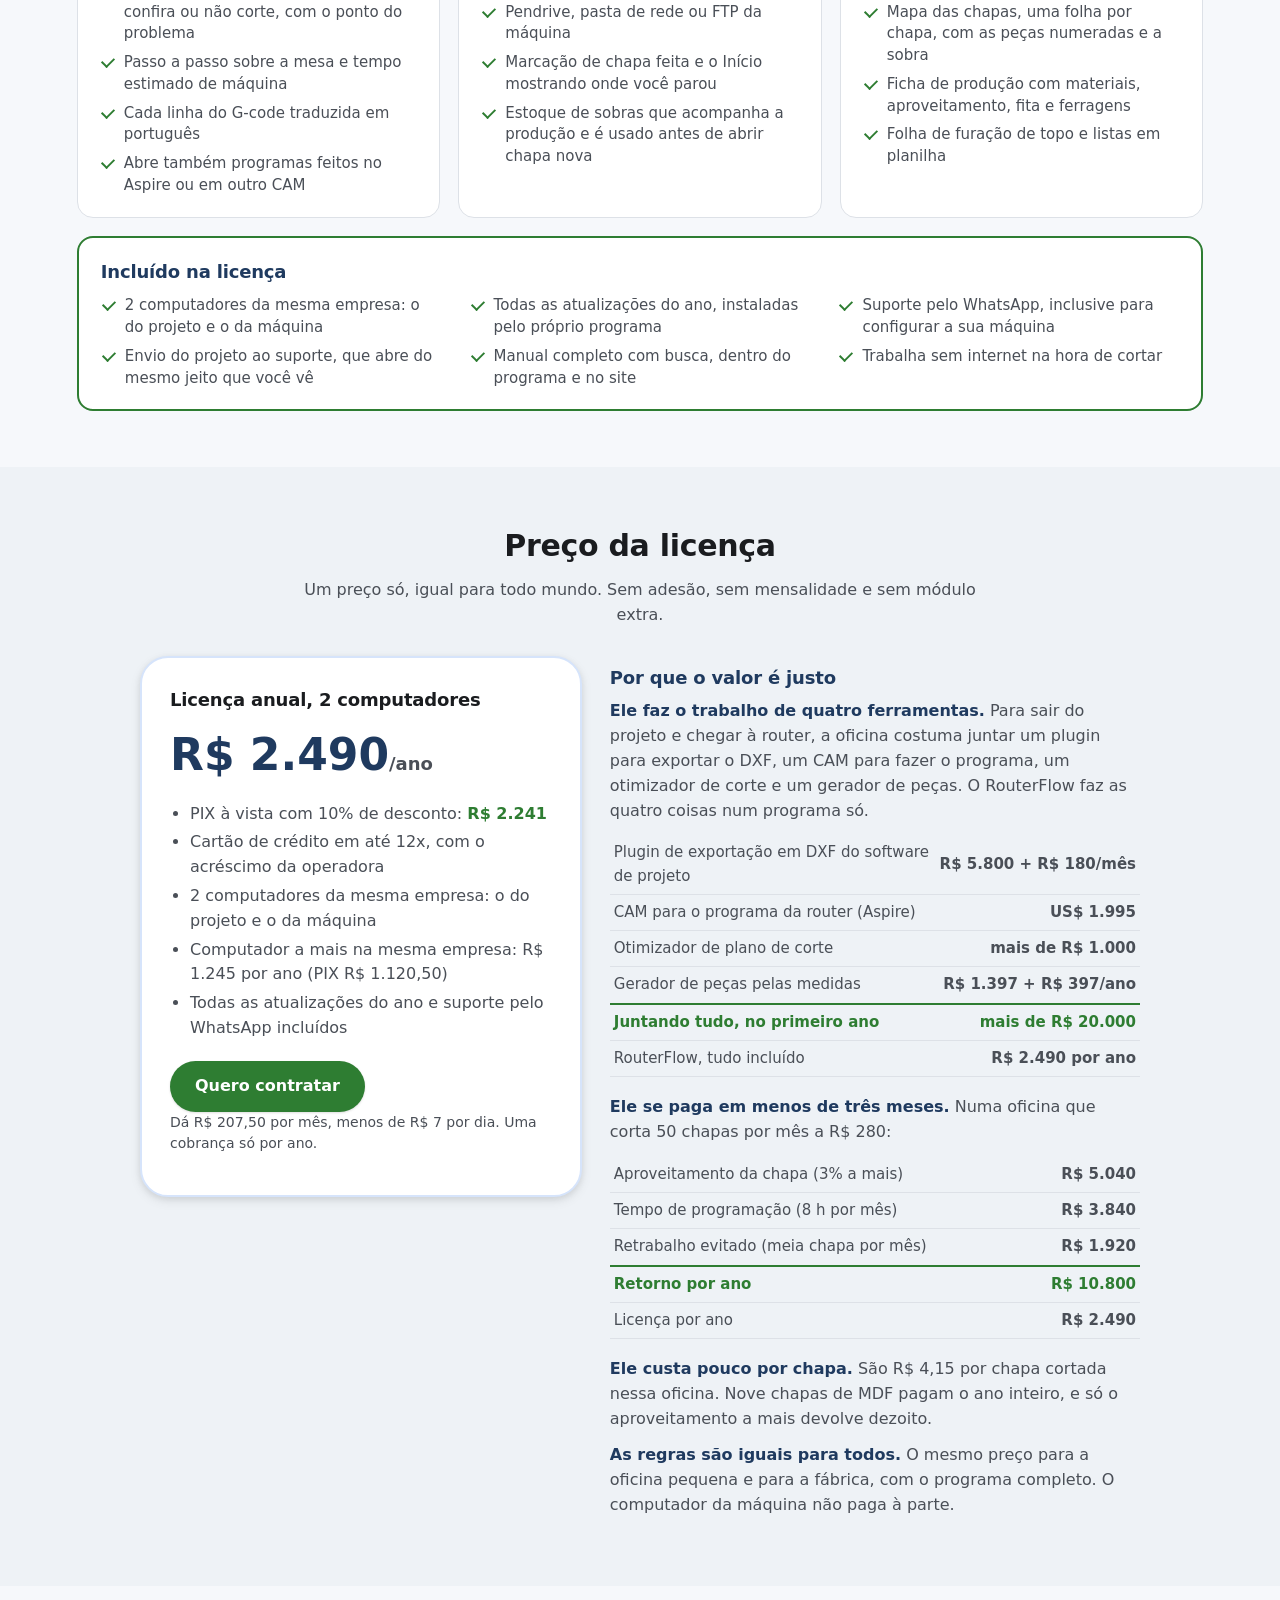
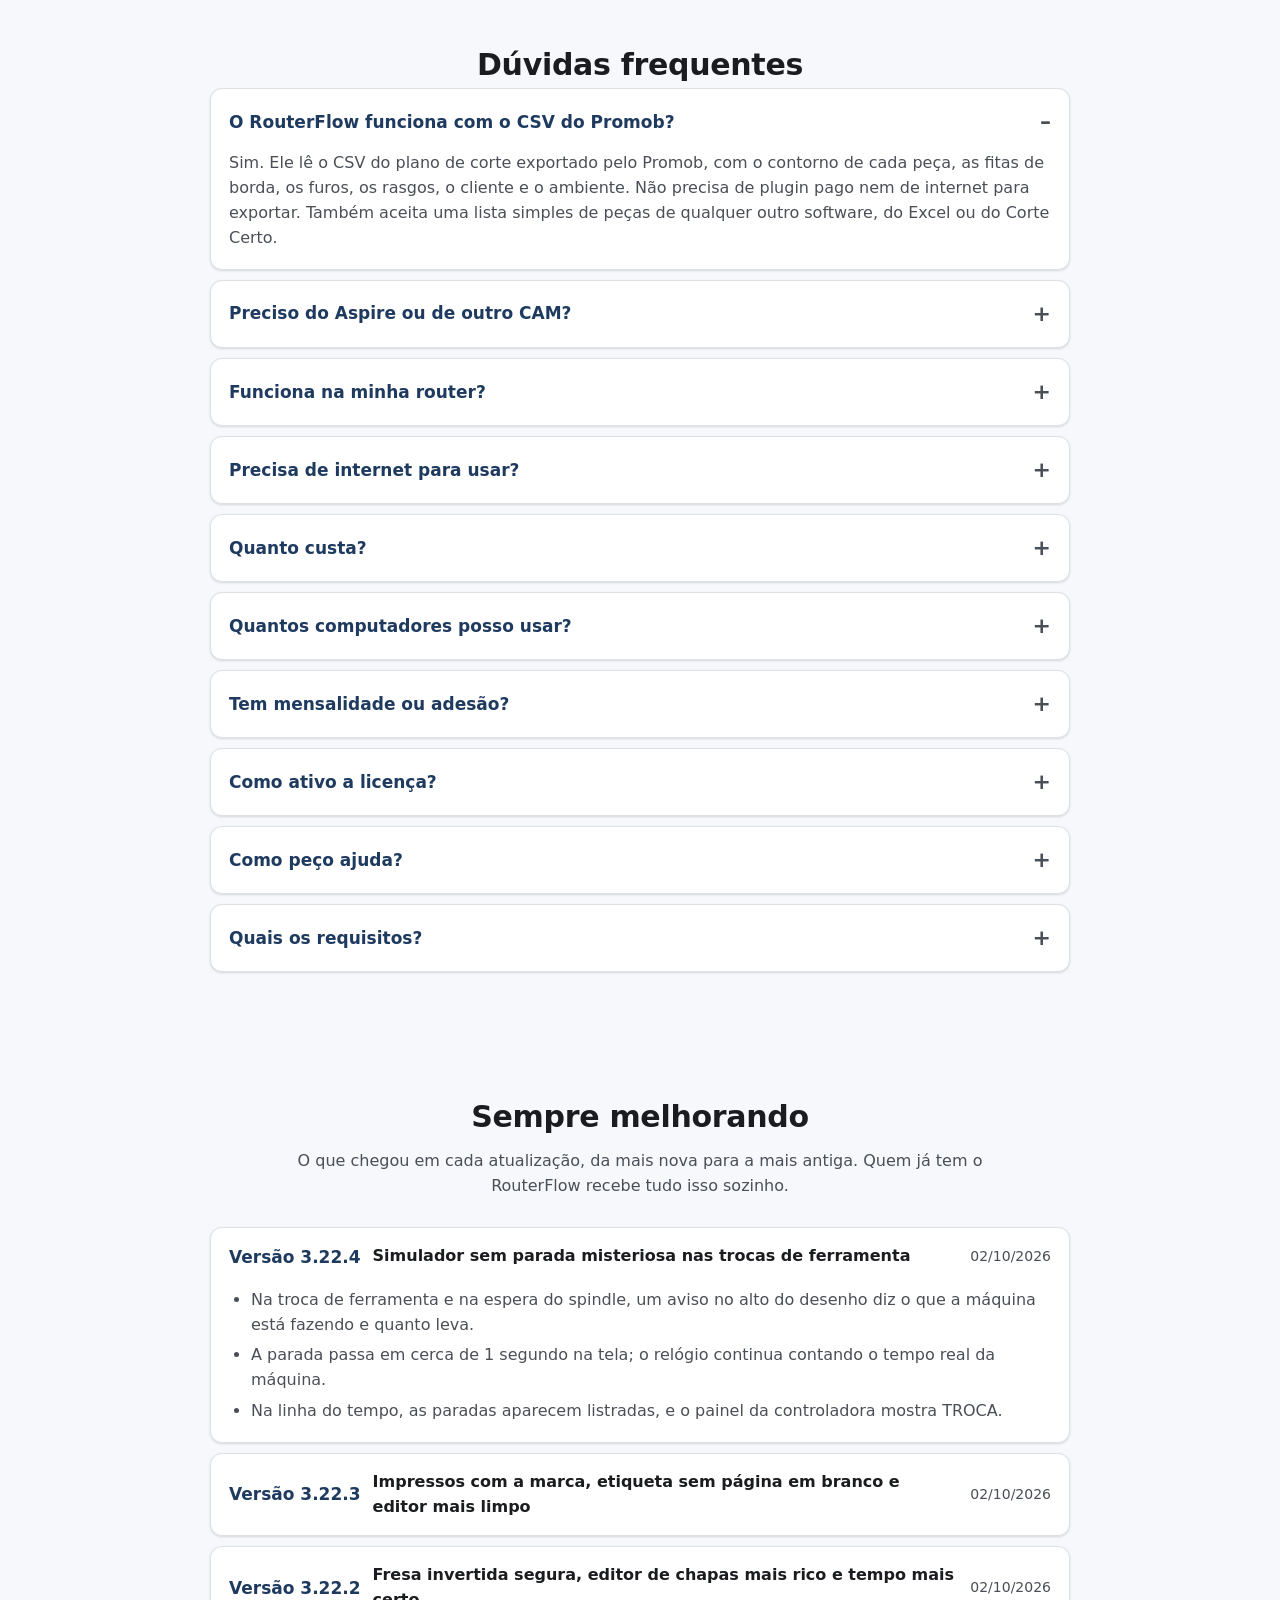
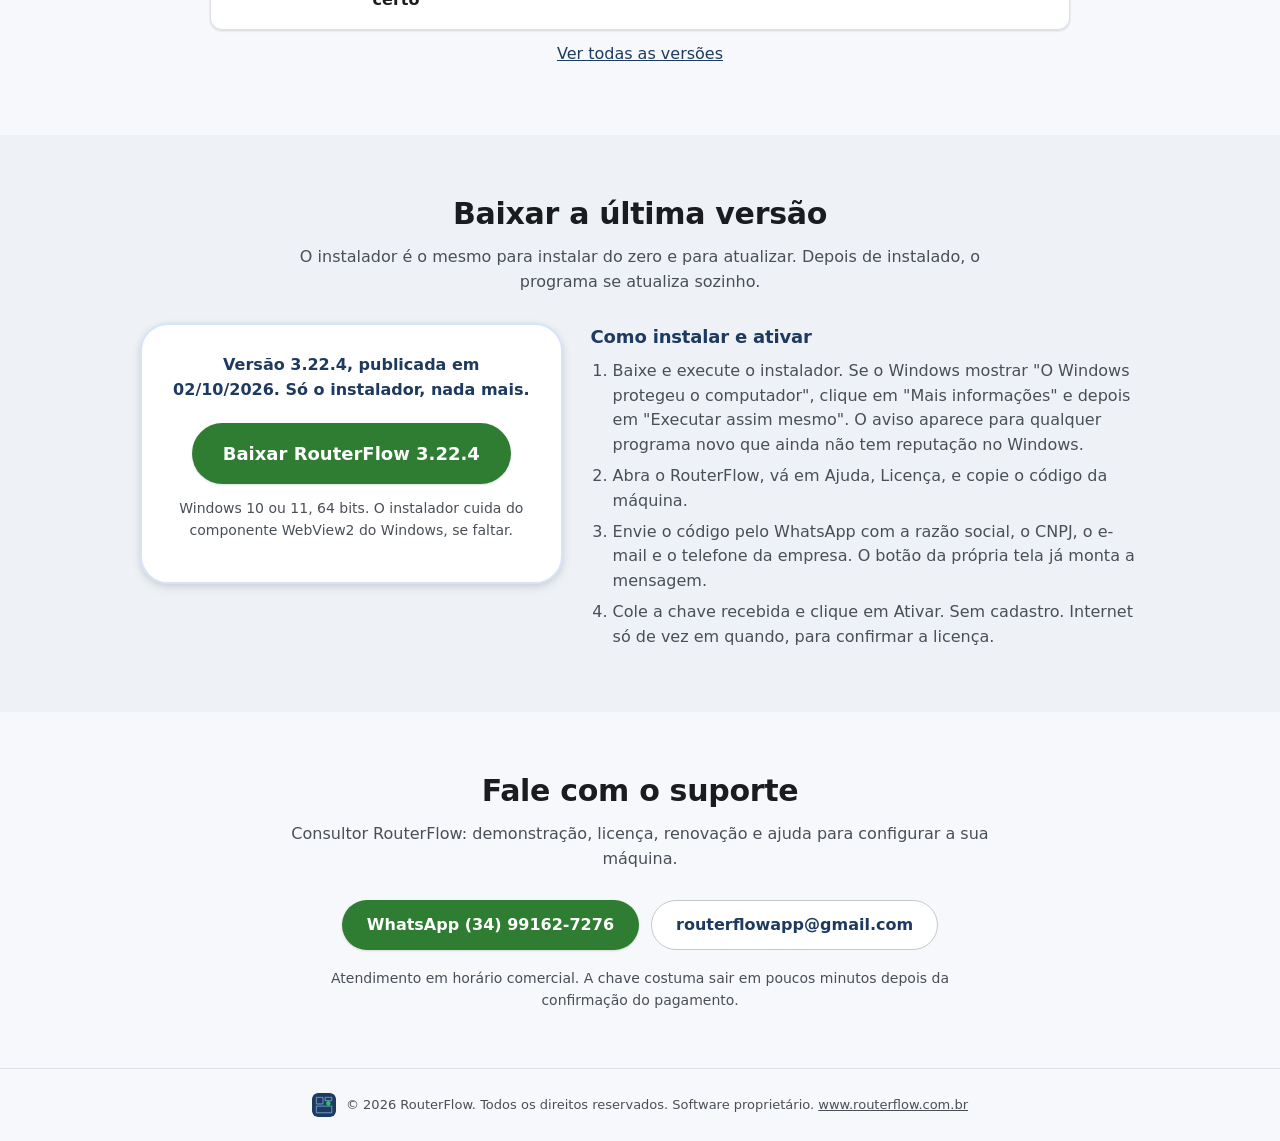
==== commit 8200077b: "Site sem teste gratis: fica so o preco Co-Authored-By: Claude Fable 5.1 <noreply@anthropic.com>" ====
--- a/index.html
+++ b/index.html
@@ -165,9 +165,9 @@
     </ul>
     <div class="actions">
       <a class="btn go" href="https://wa.me/5534991627276?text=Ol%C3%A1%2C%20quero%20ver%20o%20RouterFlow%20funcionando%20com%20um%20projeto%20meu" target="_blank" rel="noopener">Ver funcionando com um projeto meu</a>
-      <a class="btn outline" href="#baixar">Baixar e testar</a>
-    </div>
-    <p class="fine">Mande o CSV de um projeto seu pelo WhatsApp e veja as chapas e os programas prontos. Para testar na sua oficina, peça uma chave de 1 mês. Windows 10 ou 11.</p>
+      <a class="btn outline" href="#baixar">Baixar o instalador</a>
+    </div>
+    <p class="fine">Mande o CSV de um projeto seu pelo WhatsApp e veja as chapas e os programas prontos. Windows 10 ou 11.</p>
   </div>
   <img class="hero-shot zoom" src="img/app-projeto.png" alt="RouterFlow: chapa de MDF com as peças encaixadas, eixos da máquina e os botões de etiquetas, mapa, ficha e router" width="2560" height="1640" fetchpriority="high">
 </section>
@@ -336,7 +336,6 @@
         <li>2 computadores da mesma empresa: o do projeto e o da máquina</li>
         <li>Computador a mais na mesma empresa: R$ 1.245 por ano (PIX R$ 1.120,50)</li>
         <li>Todas as atualizações do ano e suporte pelo WhatsApp incluídos</li>
-        <li>30 dias para testar antes de comprar</li>
       </ul>
       <a class="btn go" href="#contato">Quero contratar</a>
       <p class="fine">Dá R$ 207,50 por mês, menos de R$ 7 por dia. Uma cobrança só por ano.</p>
@@ -361,7 +360,7 @@
         <tr><td>Licença por ano</td><td>R$ 2.490</td></tr>
       </table>
       <p><b>Ele custa pouco por chapa.</b> São R$ 4,15 por chapa cortada nessa oficina. Nove chapas de MDF pagam o ano inteiro, e só o aproveitamento a mais devolve dezoito.</p>
-      <p><b>As regras são iguais para todos.</b> O mesmo preço para a oficina pequena e para a fábrica, com o programa completo. O computador da máquina não paga à parte. Quem não gostar nos 30 dias de teste não paga nada.</p>
+      <p><b>As regras são iguais para todos.</b> O mesmo preço para a oficina pequena e para a fábrica, com o programa completo. O computador da máquina não paga à parte.</p>
     </div>
   </div>
 </section>
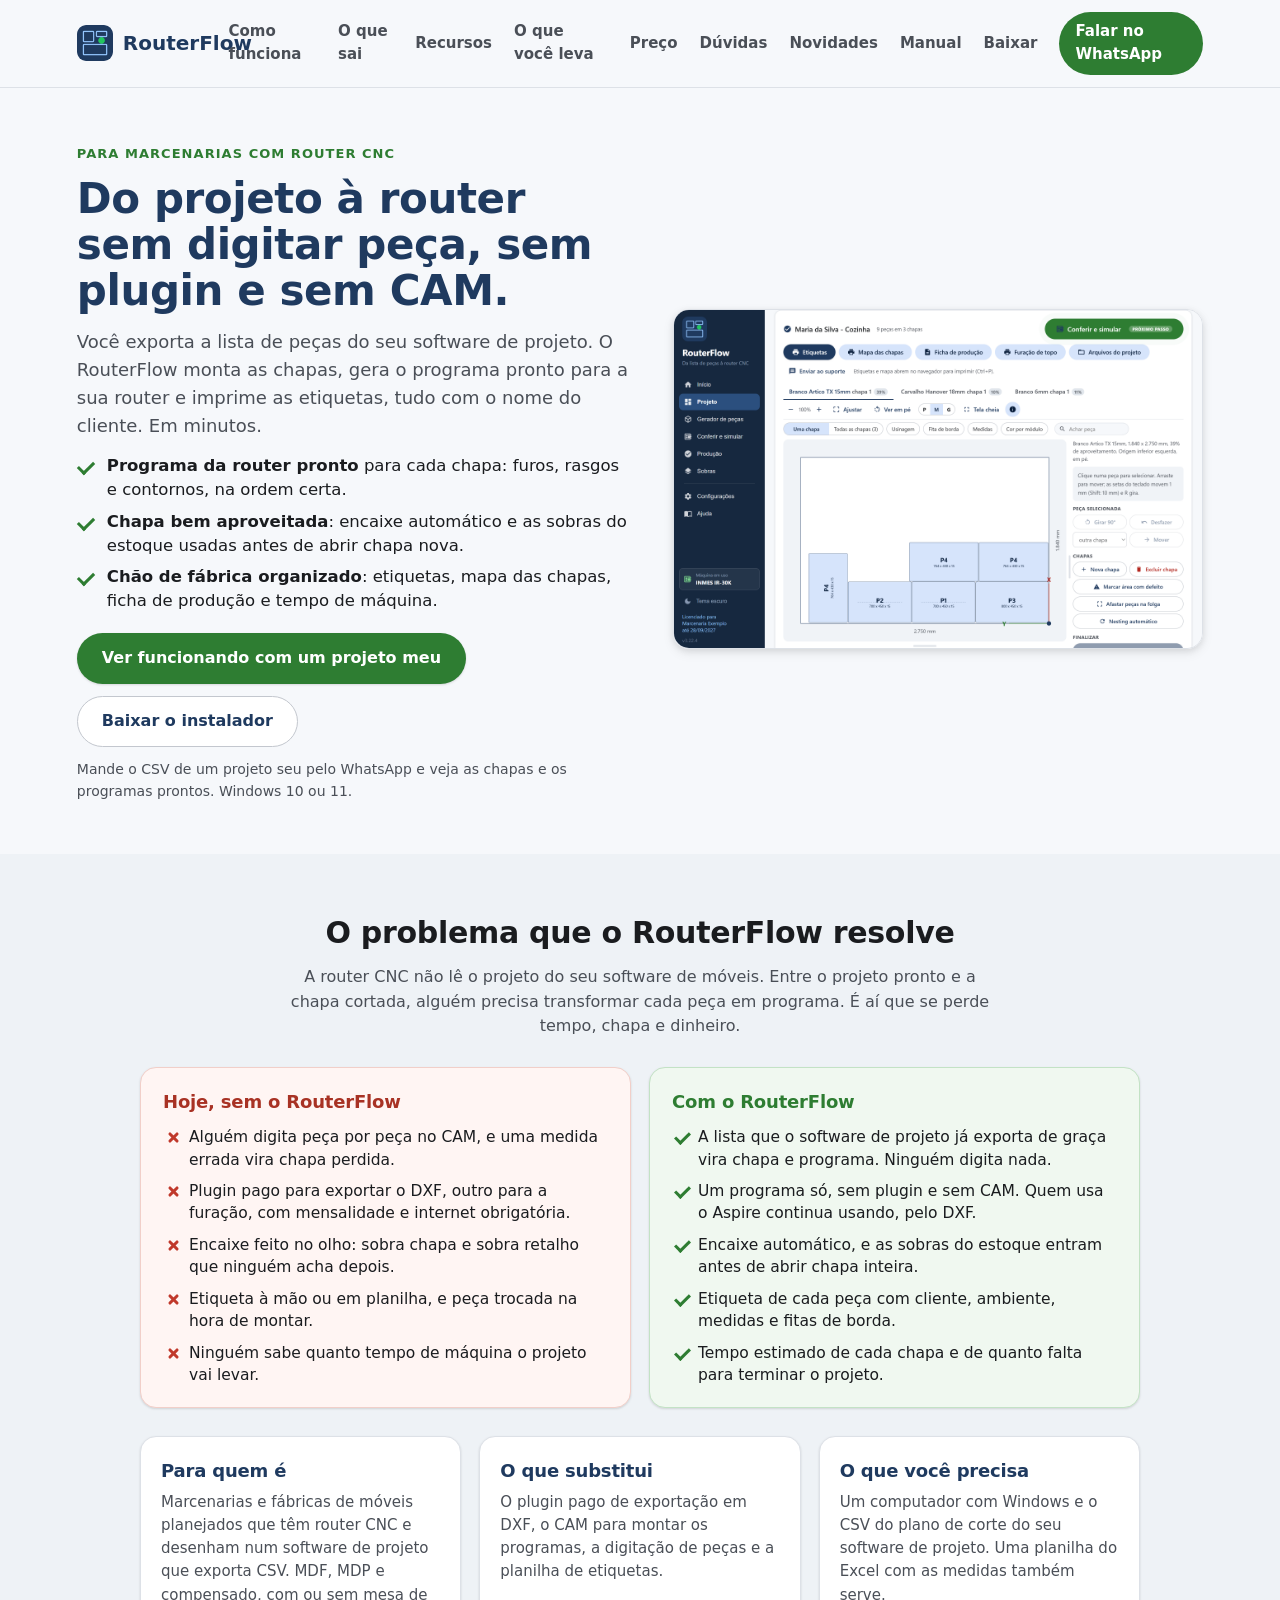
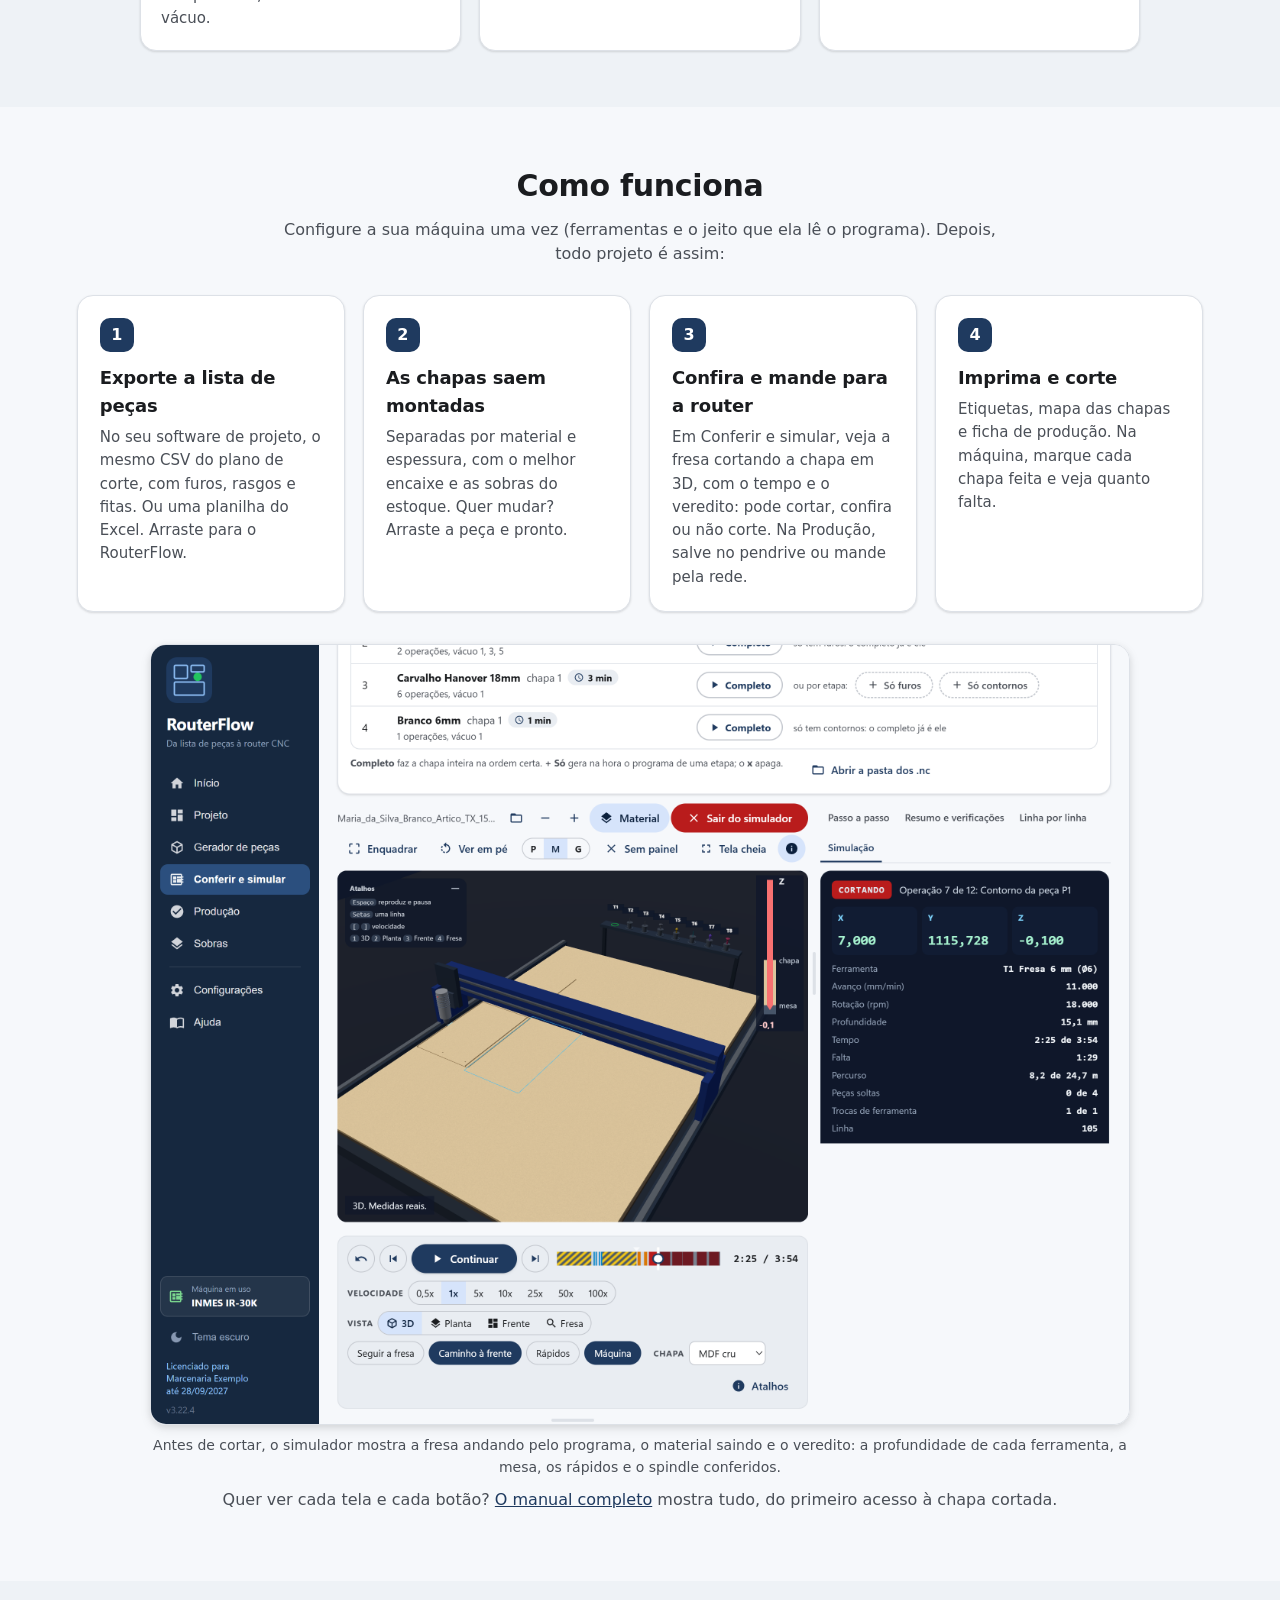
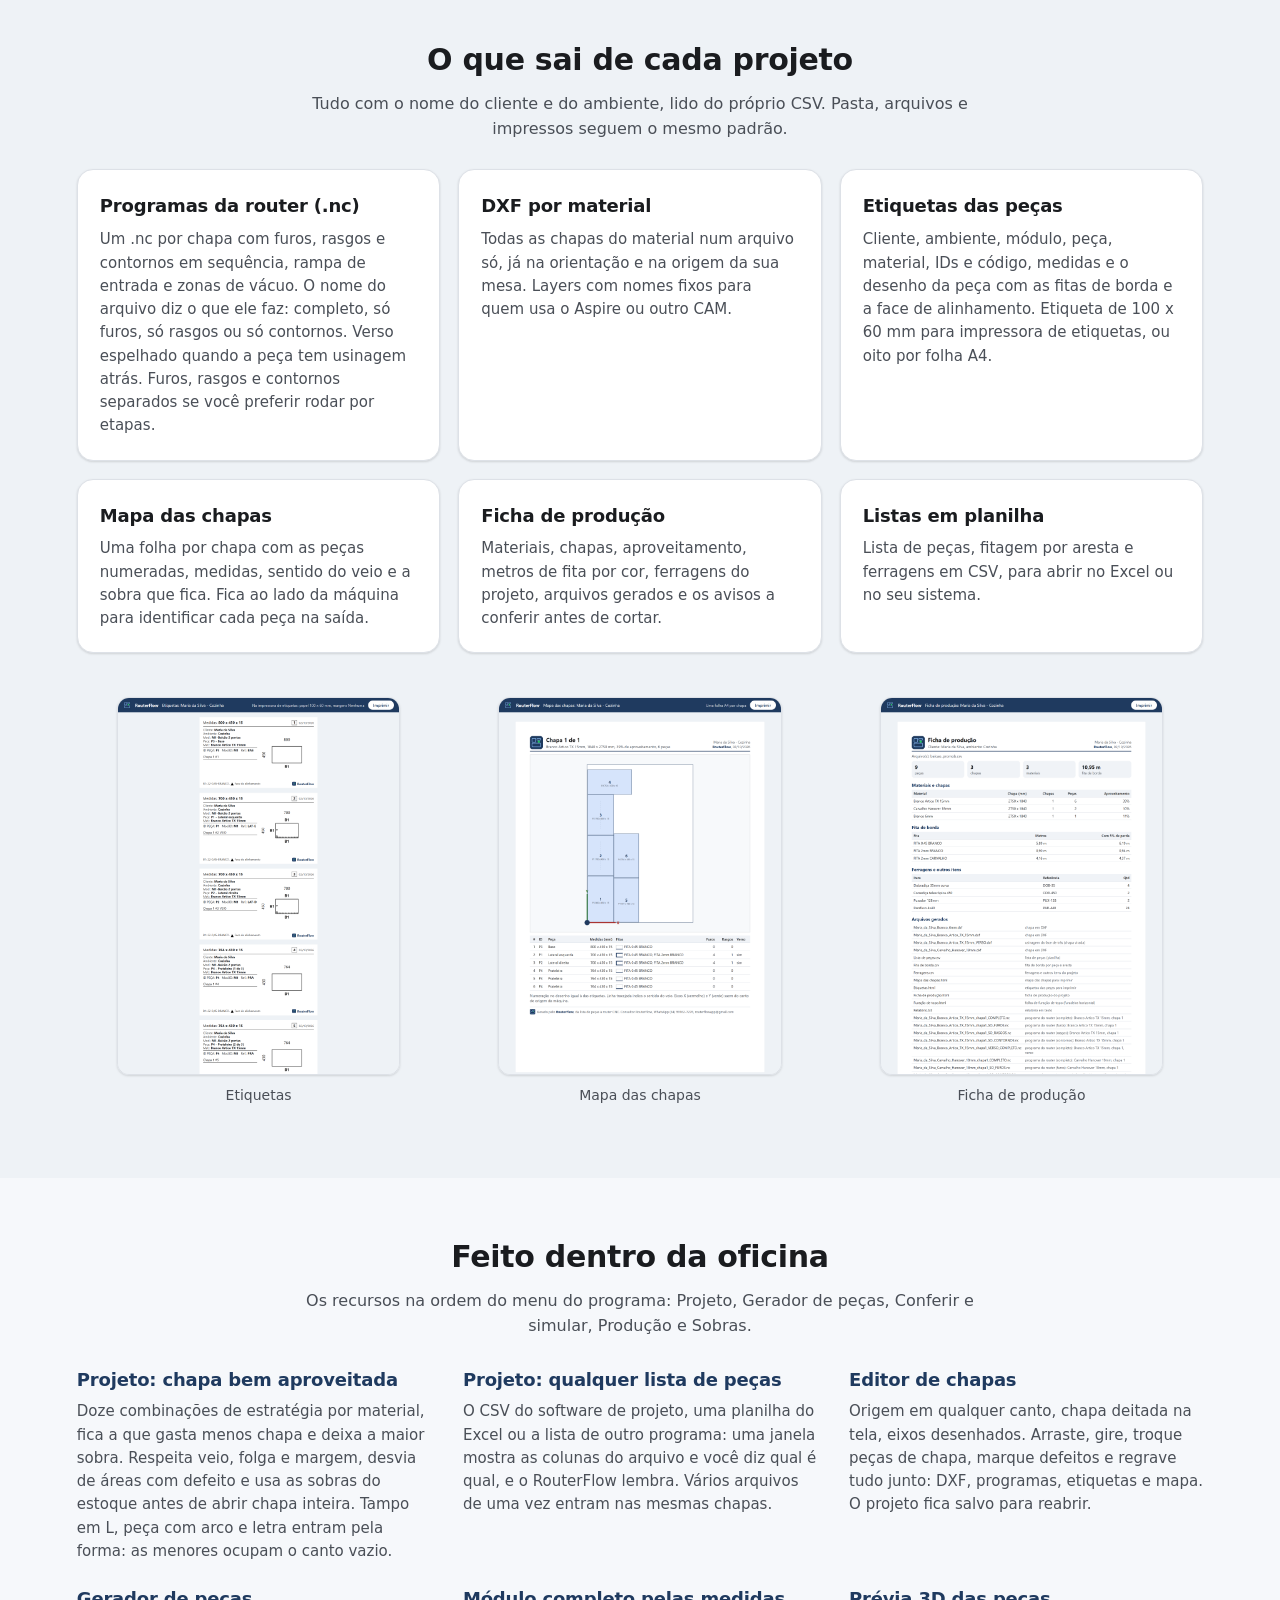
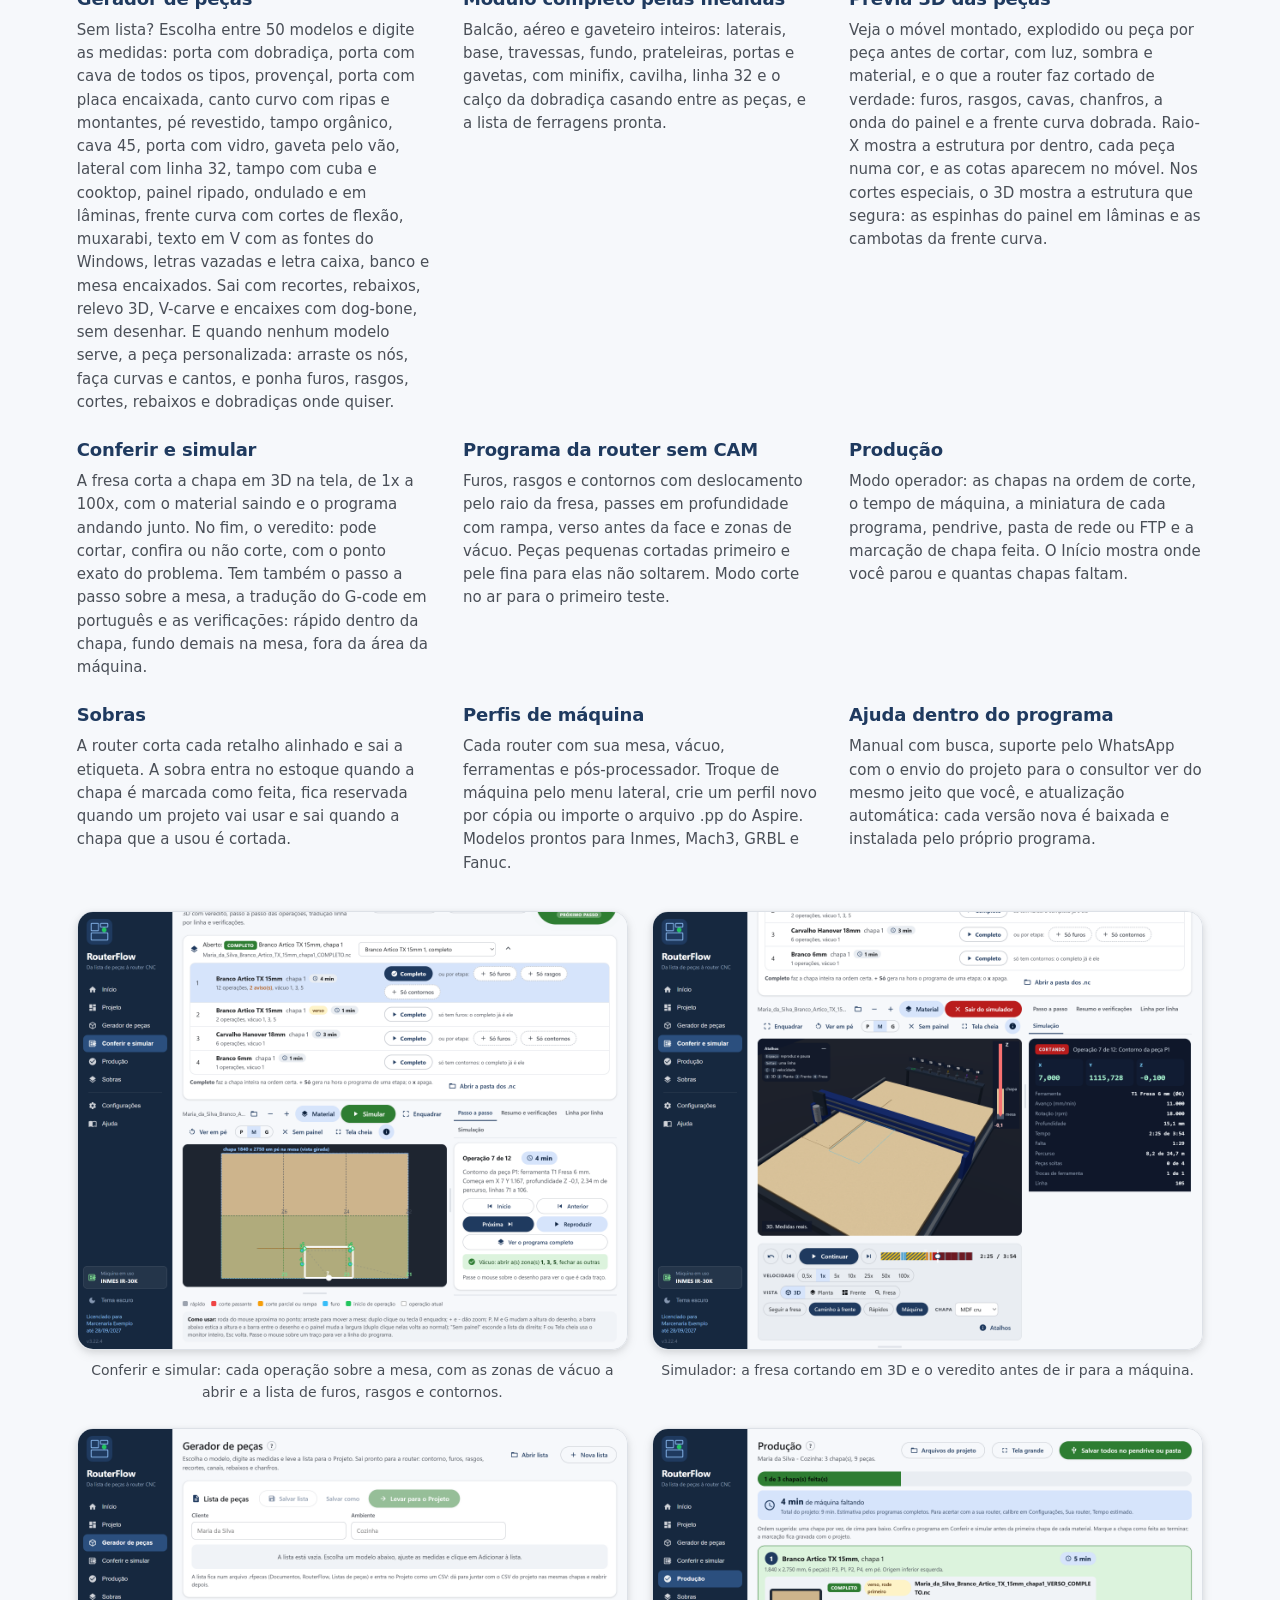
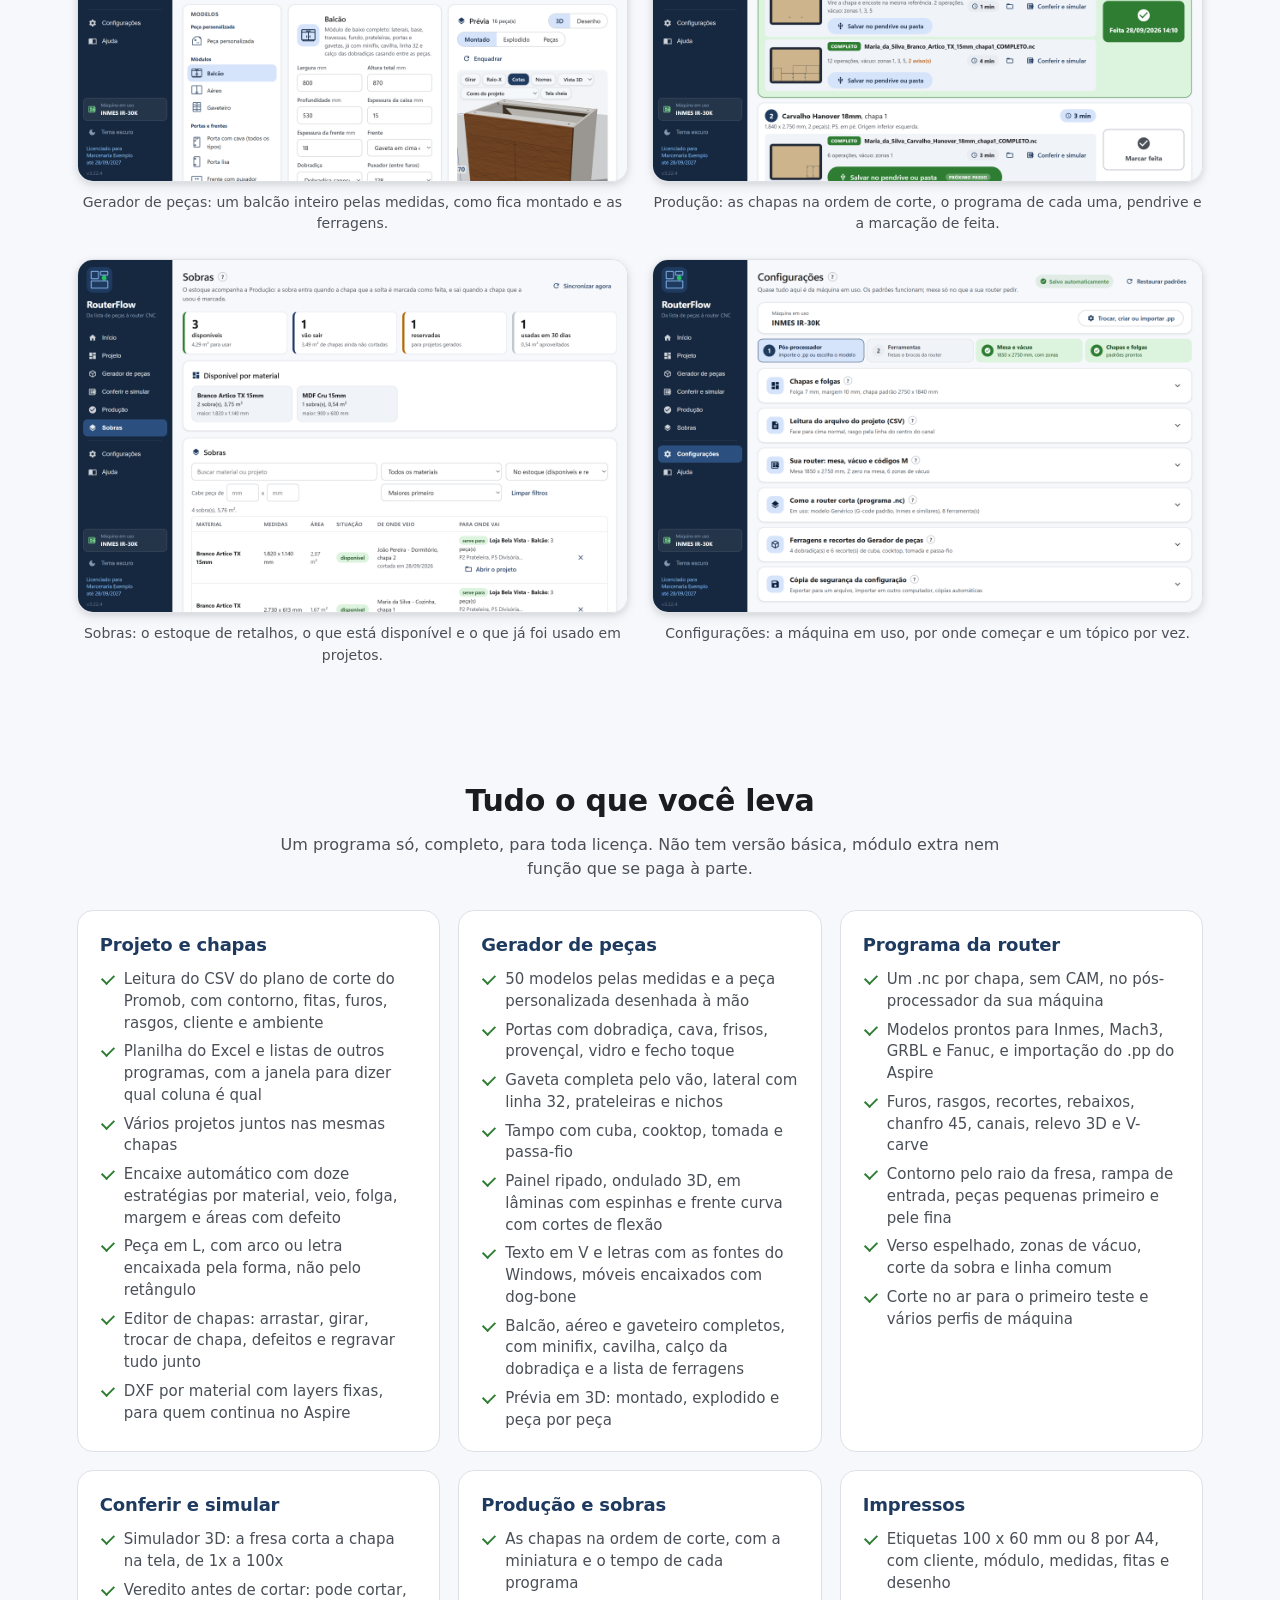
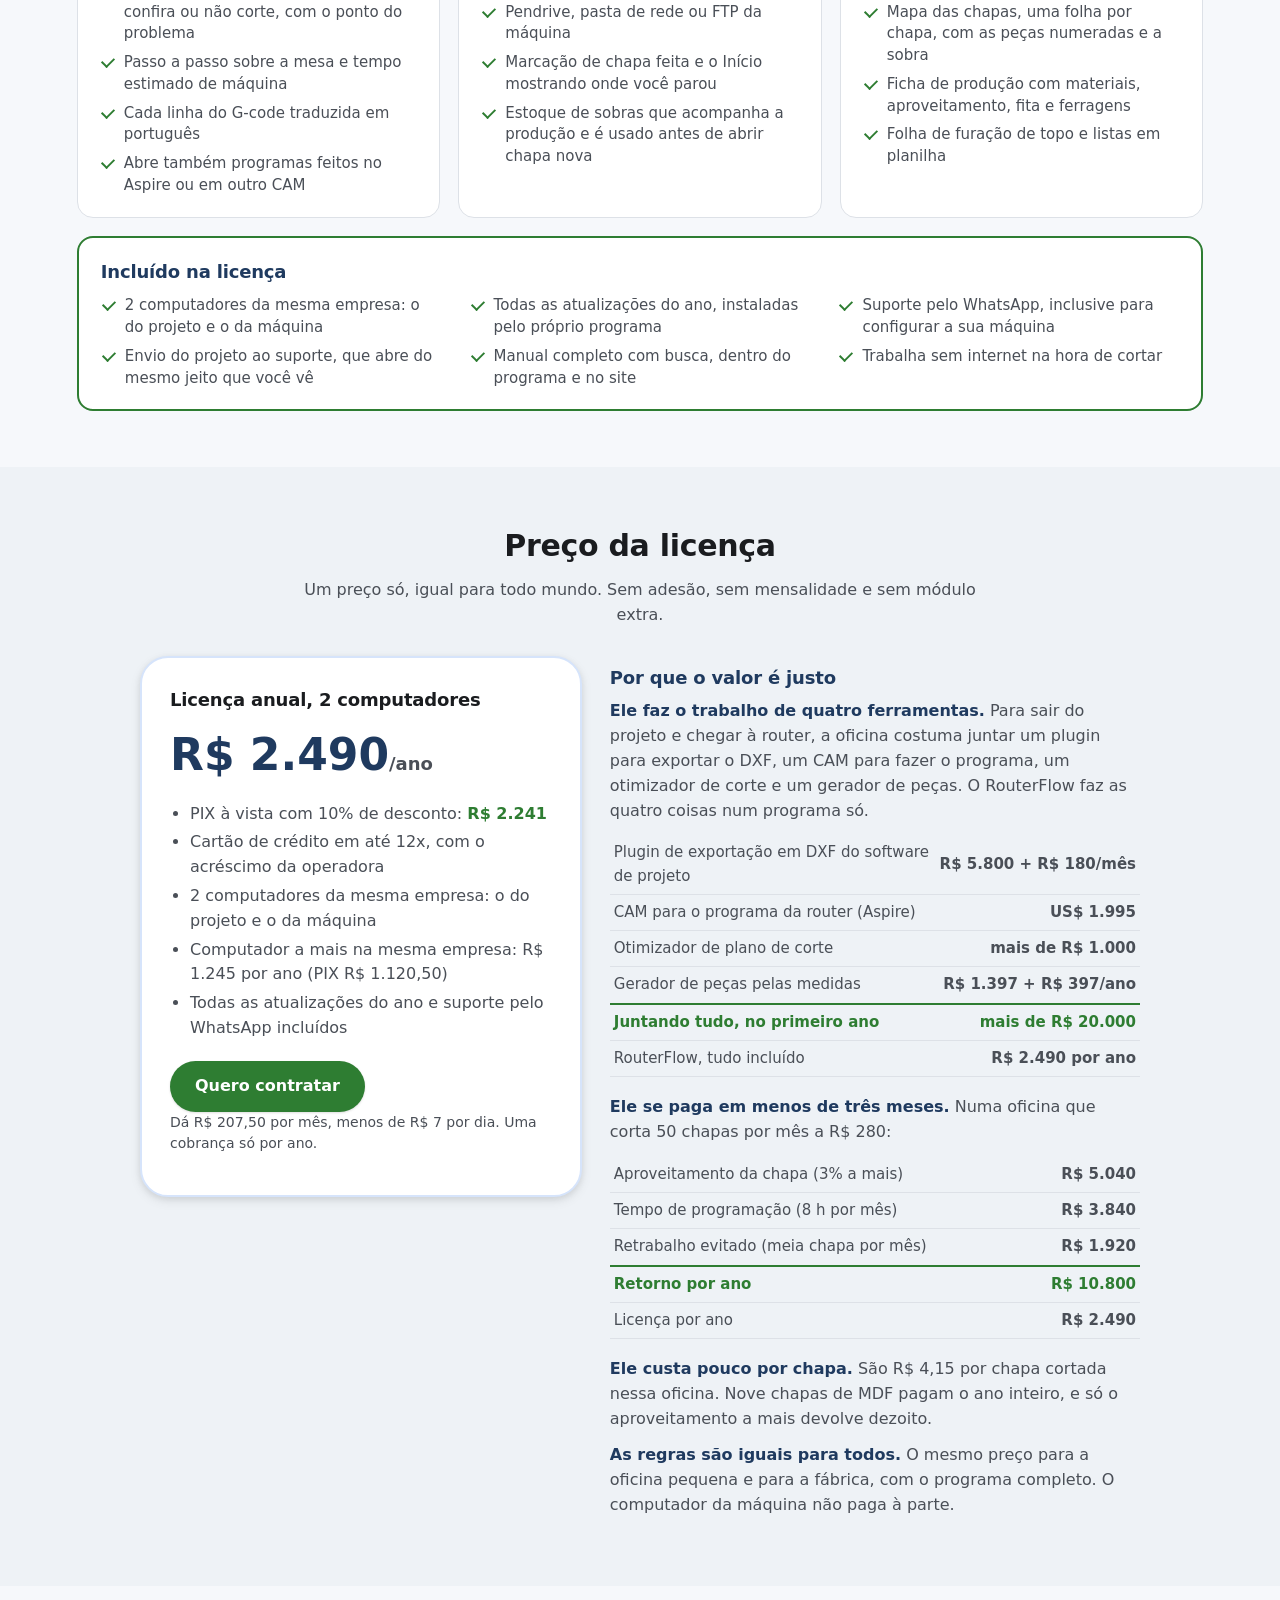
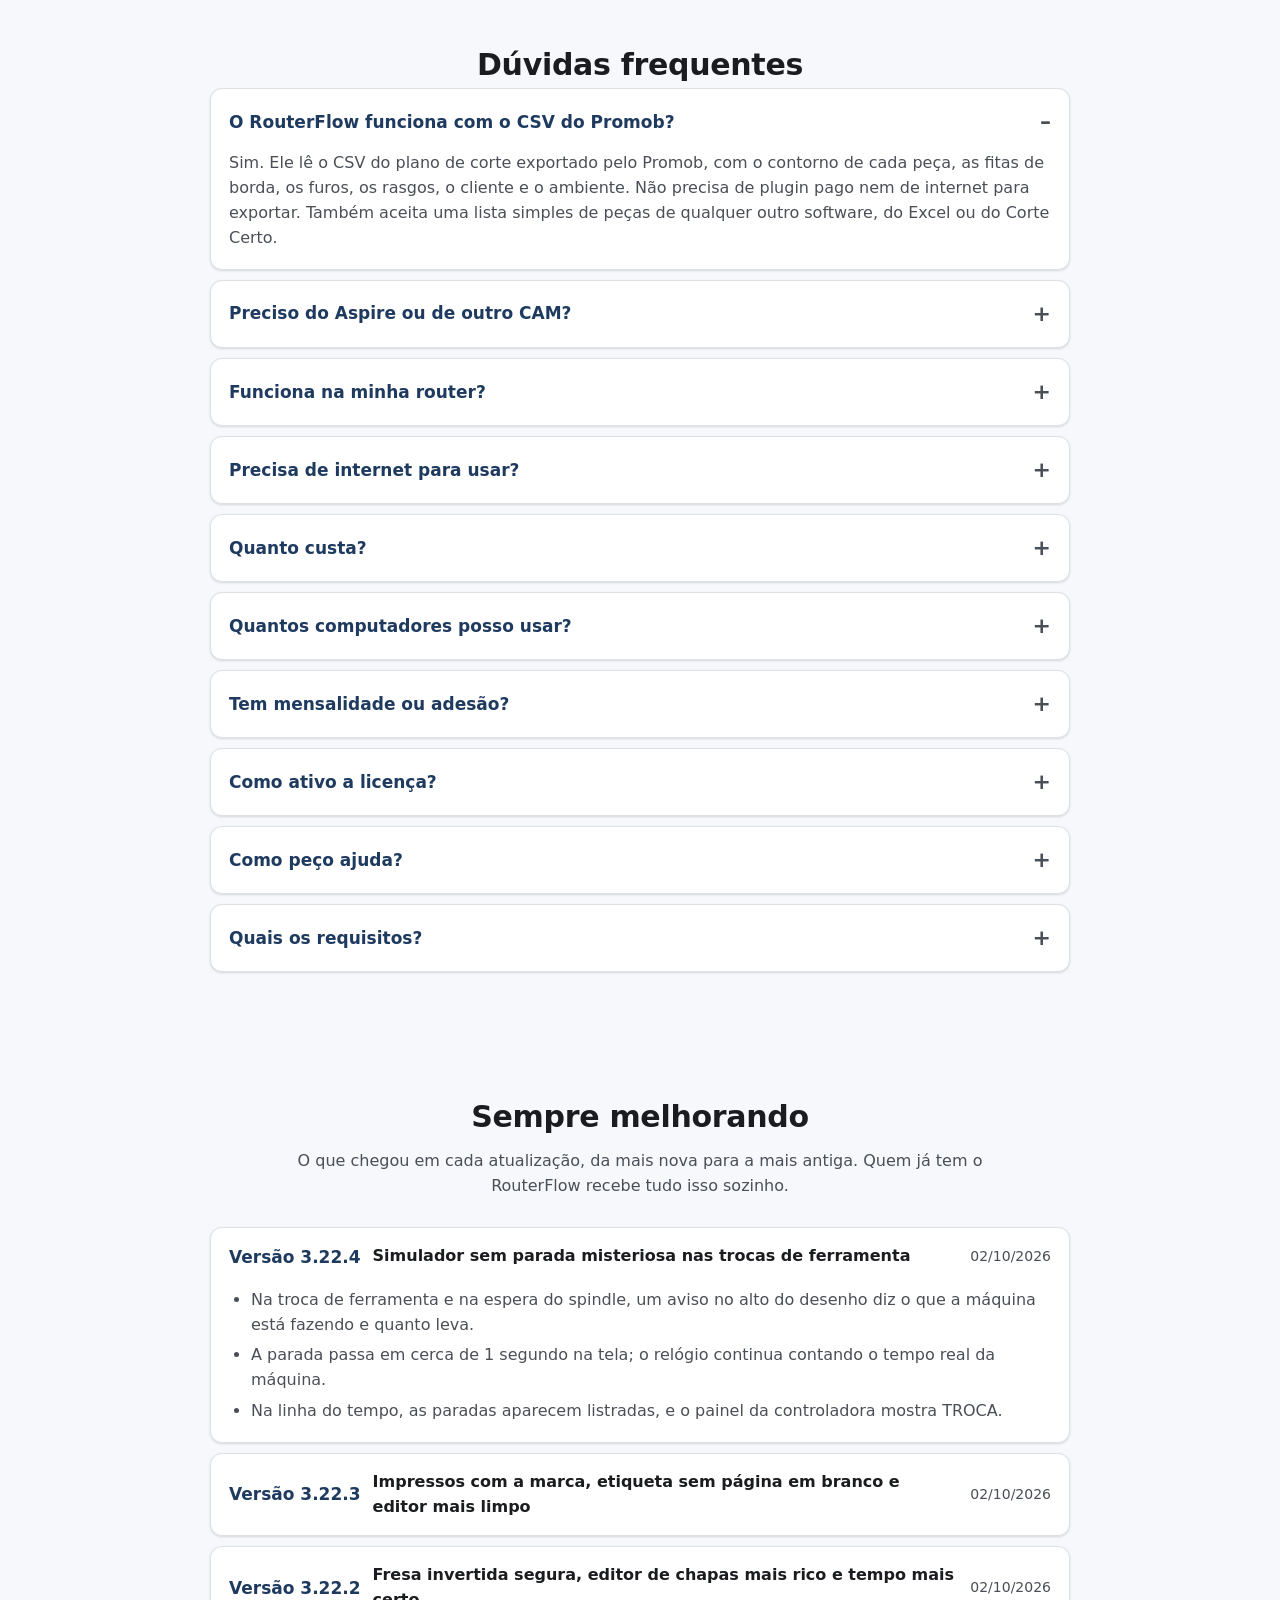
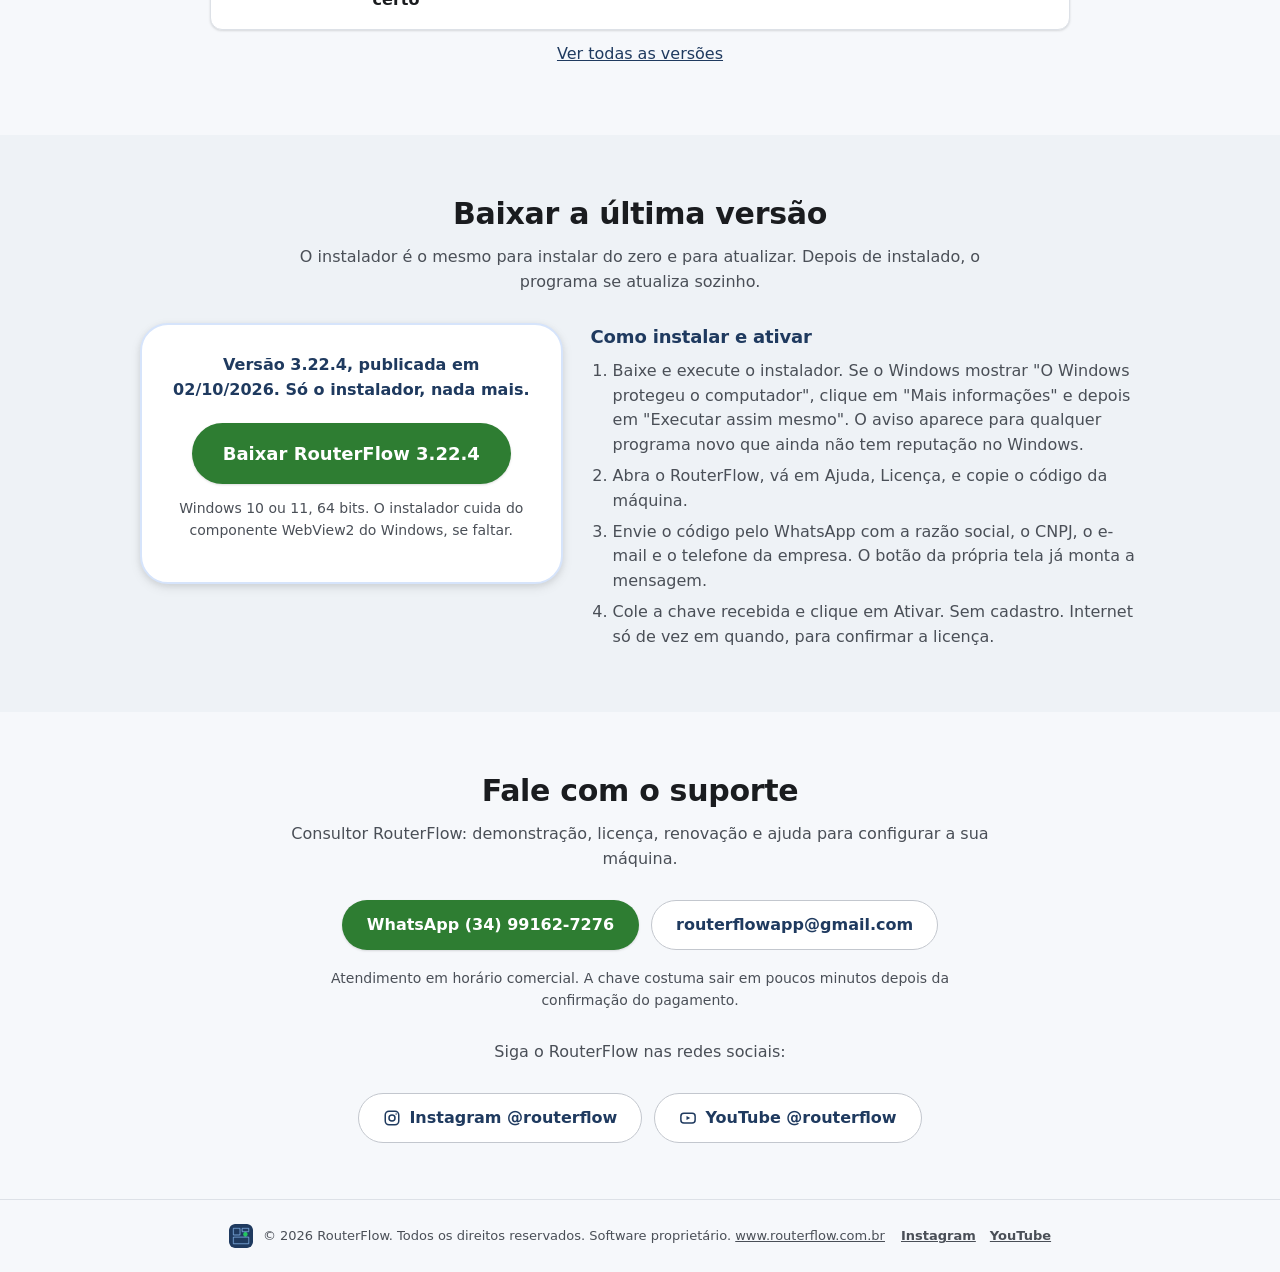
==== commit 895b054b: "Links do Instagram e do YouTube (@routerflow) no contato e no rodape Co-Authored-By: Claude Fable 5." ====
--- a/index.html
+++ b/index.html
@@ -27,7 +27,7 @@
 <link rel="icon" href="img/logo.png">
 <link rel="apple-touch-icon" href="img/logo.png">
 <link rel="preload" as="image" href="img/app-inicio.png">
-<link rel="stylesheet" href="site.css?v=20260930b">
+<link rel="stylesheet" href="site.css?v=20261003">
 <script type="application/ld+json">
 {
   "@context": "https://schema.org",
@@ -41,6 +41,7 @@
       "email": "routerflowapp@gmail.com",
       "telephone": "+55-34-99162-7276",
       "areaServed": "BR",
+      "sameAs": ["https://www.instagram.com/routerflow/", "https://www.youtube.com/@routerflow"],
       "contactPoint": [{
         "@type": "ContactPoint",
         "contactType": "sales",
@@ -423,11 +424,17 @@
     <a class="btn outline" href="mailto:routerflowapp@gmail.com?subject=RouterFlow">routerflowapp@gmail.com</a>
   </div>
   <p class="fine">Atendimento em horário comercial. A chave costuma sair em poucos minutos depois da confirmação do pagamento.</p>
+  <p class="sub social-t">Siga o RouterFlow nas redes sociais:</p>
+  <div class="contact social">
+    <a class="btn outline" href="https://www.instagram.com/routerflow/" target="_blank" rel="noopener"><svg viewBox="0 0 24 24" width="18" height="18" fill="none" stroke="currentColor" stroke-width="2" stroke-linecap="round" aria-hidden="true"><rect x="3" y="3" width="18" height="18" rx="5"/><circle cx="12" cy="12" r="4"/><circle cx="17.5" cy="6.5" r="1" fill="currentColor" stroke="none"/></svg>Instagram @routerflow</a>
+    <a class="btn outline" href="https://www.youtube.com/@routerflow" target="_blank" rel="noopener"><svg viewBox="0 0 24 24" width="18" height="18" fill="none" stroke="currentColor" stroke-width="2" stroke-linejoin="round" aria-hidden="true"><rect x="2.5" y="5.5" width="19" height="13" rx="4"/><path d="M10 9.2v5.6l5-2.8z" fill="currentColor" stroke="none"/></svg>YouTube @routerflow</a>
+  </div>
 </section>
 </main>
 
 <footer>
   <img src="img/logo.png" alt="" width="24" height="24"><span>© 2026 RouterFlow. Todos os direitos reservados. Software proprietário. <a href="https://www.routerflow.com.br/">www.routerflow.com.br</a></span>
+  <span class="soc"><a href="https://www.instagram.com/routerflow/" target="_blank" rel="noopener">Instagram</a><a href="https://www.youtube.com/@routerflow" target="_blank" rel="noopener">YouTube</a></span>
 </footer>
 
 <div class="lightbox" id="lightbox" hidden role="dialog" aria-modal="true" aria-label="Imagem ampliada">
--- a/site.css
+++ b/site.css
@@ -71,6 +71,9 @@
 .compare h3 { color: var(--primary); margin-bottom: 8px; }
 
 .contact { display: flex; gap: 12px; justify-content: center; flex-wrap: wrap; margin: 12px 0 18px; }
+.social-t { margin-top: 28px; }
+.contact.social { margin-bottom: 0; }
+.btn svg { flex: none; }
 #contato .fine { text-align: center; max-width: 640px; margin: 0 auto; }
 
 footer { display: flex; align-items: center; justify-content: center; gap: 10px; padding: 24px 6vw; color: var(--on-surface-variant); font-size: 13px; border-top: 1px solid var(--outline-variant); }
@@ -129,6 +132,10 @@
 .faq details[open] summary::after { content: "\2013"; }
 .faq p { color: var(--on-surface-variant); margin: 0 0 14px; }
 footer a { color: inherit; }
+footer { flex-wrap: wrap; }
+footer .soc { display: inline-flex; gap: 14px; margin-left: 6px; }
+footer .soc a { font-weight: 600; }
+@media (max-width: 700px) { footer { text-align: center; } footer .soc { margin-left: 0; } }
 
 @media (max-width: 900px) {
   .menu-btn { display: inline-flex; }
